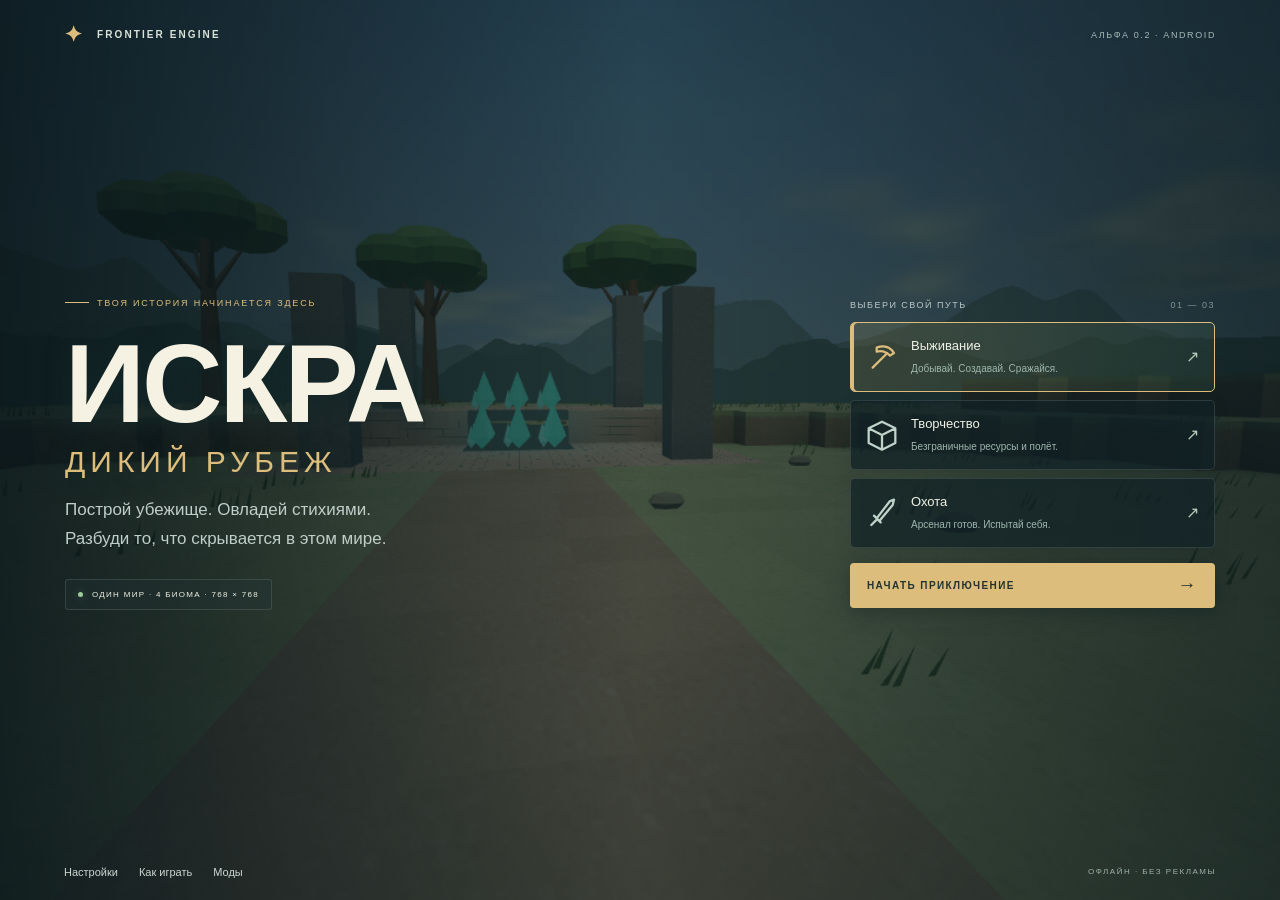
==== play-preview.html @ eab0dfcc "Add Iskra game and APK build" ====
<!doctype html>
<html lang="ru">
<head>
  <meta charset="utf-8">
  <meta name="viewport" content="width=device-width,initial-scale=1,maximum-scale=1,user-scalable=no,viewport-fit=cover">
  <meta name="theme-color" content="#101b20">
  <title>Искра — Дикий рубеж</title>
  <style>@font-face{font-family:Frontier;src:local('Arial');font-display:swap}
:root{--gold:#edce8d;--text:#f2f3e9;--muted:#a7b4b3;--panel:rgba(13,25,29,.92);--line:rgba(215,226,216,.14);--cyan:#81d8d8;--safe-top:env(safe-area-inset-top,0px);--safe-bottom:env(safe-area-inset-bottom,0px)}
*{box-sizing:border-box;-webkit-tap-highlight-color:transparent}html,body{margin:0;width:100%;height:100%;overflow:hidden;background:#15232a;color:var(--text);font-family:Frontier,Arial,sans-serif;touch-action:none;user-select:none;-webkit-user-select:none}button,input,select{font:inherit}button{color:inherit;border:0;cursor:pointer;touch-action:none}button:focus-visible{outline:2px solid var(--gold);outline-offset:3px}button:active{transform:scale(.96)}button:disabled{opacity:.4;cursor:default}.hidden{display:none!important}#world,#vignette,#damage{position:fixed;inset:0;width:100%;height:100%}#vignette{pointer-events:none;background:radial-gradient(ellipse at 50% 40%,transparent 35%,rgba(5,15,22,.30) 100%)}#damage{pointer-events:none;box-shadow:inset 0 0 90px rgba(236,51,44,.65);opacity:0;transition:opacity .15s}#damage.hit{opacity:1}#boot{position:fixed;inset:0;display:flex;flex-direction:column;align-items:center;justify-content:center;background:#122329;z-index:20}.loader{width:42px;height:42px;border:2px solid #345052;border-top-color:var(--gold);border-radius:50%;animation:spin 1s linear infinite;margin:28px 0 7px}#boot p{font-size:12px;color:var(--muted)}@keyframes spin{to{transform:rotate(360deg)}}
.brand-small{font-size:10px;letter-spacing:2.1px;font-weight:bold;color:#d9e2d9}.spark-mark{font-size:22px;color:var(--gold);vertical-align:middle;margin-right:8px}.version{font-size:9px;letter-spacing:1.6px;color:#a4bab6}#menu{position:fixed;inset:0;background:linear-gradient(90deg,rgba(9,22,26,.90) 0%,rgba(13,26,29,.58) 50%,rgba(11,24,28,.77) 100%);padding:calc(22px + var(--safe-top)) 5vw calc(16px + var(--safe-bottom));display:flex;flex-direction:column;justify-content:space-between}.menu-top,.menu-bottom{display:flex;justify-content:space-between;align-items:center}.menu-body{display:flex;justify-content:space-between;align-items:center;gap:35px;max-width:1150px;width:100%;align-self:center}.intro{flex:1}.eyebrow{color:var(--gold);font-size:9px;letter-spacing:1.8px;display:flex;align-items:center;gap:8px}.eyebrow i{display:inline-block;width:24px;height:1px;background:var(--gold)}h1{font-size:clamp(54px,8.7vw,118px);line-height:.94;margin:24px 0 18px;letter-spacing:-3px;font-weight:900;color:#f5f2e4;text-shadow:0 4px 25px #132729}h1 span{display:block;font-size:clamp(16px,2.4vw,30px);letter-spacing:5px;margin-top:12px;font-weight:500;color:var(--gold)}.intro-copy{font-size:clamp(11px,1.4vw,17px);color:#c0ceca;line-height:1.75;margin:0 0 25px}.world-chip{font-size:8px;letter-spacing:1.3px;display:inline-flex;align-items:center;gap:9px;padding:10px 12px;border:1px solid var(--line);border-radius:3px;background:#20343360}.chip-dot{height:5px;width:5px;border-radius:50%;background:#9eca9c;display:inline-block;box-shadow:0 0 8px #9eca9c50}.mode-panel{width:clamp(250px,33vw,365px);flex-shrink:0}.panel-caption{font-size:9px;letter-spacing:1.5px;color:#bbc9c5;display:flex;justify-content:space-between;margin-bottom:12px}.panel-caption span{color:#7c9693}.mode-card{width:100%;padding:15px 15px;display:flex;align-items:center;gap:13px;text-align:left;background:rgba(17,34,38,.73);border:1px solid var(--line);border-radius:5px;margin-bottom:8px;transition:background .15s,border .15s}.mode-card.active{border-color:var(--gold);background:linear-gradient(110deg,rgba(90,85,53,.35),rgba(33,46,40,.6));box-shadow:inset 3px 0 var(--gold)}.mode-icon{width:32px;height:32px;color:#c0d3ca}.mode-card.active .mode-icon{color:var(--gold)}.mode-card b{font-size:13px;font-weight:500;display:block;margin-bottom:5px}.mode-card small{font-size:10px;color:#9fb6ad}.card-arrow{margin-left:auto;color:#b8cab8}.primary{display:flex;align-items:center;justify-content:space-between;width:100%;background:var(--gold);color:#243332;letter-spacing:1.4px;font-size:10px;font-weight:bold;padding:17px 17px;border-radius:4px;margin-top:15px;box-shadow:0 5px 20px #0b1b2060}.primary span{font-size:19px;line-height:10px}.subtle{background:none;width:100%;font-size:10px;color:#c3cec4;margin-top:9px;padding:4px}.menu-bottom>div{display:flex;gap:21px}.menu-bottom button{background:none;padding:6px 0;font-size:11px;color:#c9d6d0}.menu-bottom>span{font-size:8px;letter-spacing:1.5px;color:#9fb3ac}
svg.icon{width:100%;height:100%;fill:none;stroke:currentColor;stroke-width:1.7;stroke-linecap:round;stroke-linejoin:round;display:block}#hud{position:fixed;inset:0;pointer-events:none}#hud button,#joystick,#hotbar{pointer-events:auto}#status{position:absolute;left:20px;top:calc(18px + var(--safe-top));width:155px;padding:10px 12px;border-radius:6px;background:#12252bd9;border:1px solid #d8ead816;backdrop-filter:blur(7px)}.player-label{display:flex;align-items:center;gap:6px;font-size:8px;letter-spacing:1px;margin-bottom:8px}.player-label>span:last-child{margin-left:auto;color:#adc0af;font-size:6px;letter-spacing:.6px}.stat{display:flex;align-items:center;gap:7px;margin:6px 0}.stat>span{width:13px;height:13px}.stat>div{height:4px;flex:1;background:#edf4dd19;border-radius:4px;overflow:hidden}.stat i{height:100%;width:100%;display:block;transition:width .1s;border-radius:4px}.stat b{font-size:9px;font-weight:400;width:21px;text-align:right}.health{color:#e69283}.health i{background:#e69283}.mana{color:#83cbd0}.mana i{background:#83cbd0}.hunger{color:#c3ce85}.hunger i{background:#c3ce85}#location{position:absolute;top:calc(21px + var(--safe-top));left:50%;transform:translateX(-50%);text-align:center;text-shadow:0 1px 6px #091b20}#location b{font-size:11px;display:block;font-weight:500;letter-spacing:.5px}#location span{font-size:8px;color:#d5e4d7;display:block;margin-top:5px}#hud-top-right{position:absolute;top:calc(18px + var(--safe-top));right:20px;display:flex;gap:8px}.round-button{width:36px;height:36px;padding:9px;border-radius:6px;background:#16272dd0;border:1px solid #d8ead829;color:#e2e6d7}#boss-hud{position:absolute;top:calc(67px + var(--safe-top));left:50%;width:280px;max-width:40vw;transform:translateX(-50%);text-align:center;text-shadow:0 1px 5px #091b20}#boss-name{font-size:11px;color:#f1dbad}#boss-hud>div{height:5px;background:#172a32dd;margin-top:7px;border:1px solid #ebcc9133;border-radius:6px;overflow:hidden}#boss-bar{display:block;width:100%;height:100%;background:#df9864}#boss-health{font-size:8px;display:block;margin-top:4px;color:#ded6c0}#crosshair{position:absolute;left:50%;top:50%;width:16px;height:16px;transform:translate(-50%,-50%);filter:drop-shadow(0 0 2px #142225)}#crosshair i{position:absolute;background:#f5efdcdd;border-radius:1px}#crosshair i:nth-child(1){width:1px;height:4px;top:0;left:7px}#crosshair i:nth-child(2){width:1px;height:4px;bottom:0;left:7px}#crosshair i:nth-child(3){height:1px;width:4px;left:0;top:7px}#crosshair i:nth-child(4){height:1px;width:4px;right:0;top:7px}#mining-ring{position:absolute;left:50%;top:50%;width:44px;height:44px;transform:translate(-50%,-50%)}#mining-ring svg{width:100%;height:100%;transform:rotate(-90deg)}#mining-ring circle{fill:none;stroke:#fff2ca30;stroke-width:2}#mining-circle{stroke:var(--gold)!important;stroke-dasharray:126;stroke-dashoffset:126}#target-label{position:absolute;left:50%;top:calc(50% + 30px);transform:translateX(-50%);font-size:9px;text-shadow:0 2px 5px #102226;color:#eef0d7}#item-label{position:absolute;bottom:calc(81px + var(--safe-bottom));left:50%;transform:translateX(-50%);font-size:10px;text-shadow:0 2px 5px #102226;color:#f2ebd8;padding:4px 9px;background:#13272b90;border-radius:3px;white-space:nowrap}#joystick{position:absolute;left:45px;bottom:calc(60px + var(--safe-bottom));width:108px;height:108px;touch-action:none}.joy-ring{position:absolute;inset:0;border-radius:50%;border:1px solid #eff8ed55;background:radial-gradient(circle,#1a2f3540 0%,#1a2f3540 38%,#ffffff0c 39%,#ffffff0c 41%,#1a2f3550 42%);box-shadow:0 3px 20px #15252a30}.joy-ring:before,.joy-ring:after{content:'';position:absolute;background:#e8ecd647;left:50%;top:12px;width:1px;height:6px}.joy-ring:after{top:auto;bottom:12px}#joy-knob{width:42px;height:42px;border-radius:50%;background:linear-gradient(145deg,#e6eee333,#96bbb155);border:1px solid #eef2da60;position:absolute;left:33px;top:33px;box-shadow:0 2px 9px #132a3050;pointer-events:none}#spells{position:absolute;right:160px;bottom:calc(122px + var(--safe-bottom));display:flex;gap:9px}.ability{position:relative;width:43px;height:43px;padding:9px;border-radius:50%;border:1px solid #f0cf9b6a;background:#17303ccc}.ability.fire{color:#ffba73;background:#56352ccc}.ability.frost{color:#9be7ee;background:#244853cc;border-color:#98e0df66}.ability small{position:absolute;right:-2px;bottom:-3px;background:#182b32;border-radius:5px;padding:2px 4px;font-size:8px;color:#f6f1d8}.ability.cooling{opacity:.55}#actions{position:absolute;right:28px;bottom:calc(52px + var(--safe-bottom));display:grid;grid-template-columns:48px 67px;gap:10px;align-items:center}.action-small{width:44px;height:44px;border-radius:50%;padding:11px;border:1px solid #d9e6d25e;background:#173039a9;color:#edf0d9}.action-small:first-child{grid-row:1}.action-small:nth-child(2){grid-row:2}.attack-button{grid-column:2;grid-row:1/3;width:66px;height:66px;border-radius:50%;padding:19px;background:linear-gradient(130deg,#e6c58bdd,#d9b26ccc);border:1px solid #ffeeccaa;color:#293d3f;box-shadow:0 3px 18px #152b3444}.sprint-button{position:absolute;bottom:calc(182px + var(--safe-bottom));left:70px;width:58px;padding:6px;background:#1c333a90;border:1px solid #d8e6d239;border-radius:12px;font-size:8px;letter-spacing:1px;color:#e4ebdb}.sprint-button.on{color:#ffe6a6;border-color:#ffe6a6}#descend{left:140px}#hotbar{display:flex;gap:4px;position:absolute;bottom:calc(24px + var(--safe-bottom));left:50%;transform:translateX(-50%);background:#152a31a9;padding:5px;border:1px solid #d8e6d233;border-radius:7px;backdrop-filter:blur(5px)}.slot{position:relative;width:43px;height:43px;border:1px solid #e7ecd31b;background:#203b4166;border-radius:4px;padding:10px;color:#e3e6d1}.slot.selected{border-color:var(--gold);background:#d6bd6d24;box-shadow:inset 0 -2px var(--gold);color:var(--gold)}.slot small{position:absolute;right:3px;bottom:2px;font-size:8px;color:#eee7cd}.slot .key{position:absolute;left:3px;top:2px;font-size:6px;color:#b7c6b7}.slot.empty{opacity:.4}#quick-tip{position:absolute;bottom:calc(7px + var(--safe-bottom));left:50%;transform:translateX(-50%);font-size:8px;white-space:nowrap;color:#d2decca0;text-shadow:0 1px 4px #122a30}#network-label{position:absolute;top:calc(120px + var(--safe-top));left:20px;font-size:9px;padding:7px;border-radius:3px;background:#132a30cc;color:#aaddc6}
#modal{position:fixed;inset:0;background:#091b2399;display:flex;align-items:center;justify-content:center;z-index:10;backdrop-filter:blur(5px);padding:18px}.modal-card{width:650px;max-width:94vw;max-height:91vh;background:var(--panel);border:1px solid #aebcaf33;border-radius:10px;box-shadow:0 18px 70px #071b2570;display:flex;flex-direction:column}.modal-header{padding:20px 24px 16px;border-bottom:1px solid var(--line);display:flex;align-items:center;justify-content:space-between}.modal-header small{font-size:8px;color:var(--gold);letter-spacing:1.5px}.modal-header h2{font-size:22px;font-weight:500;letter-spacing:.3px;margin:7px 0 0}.close-button{background:#ffffff09;color:#c1cfc3;border:1px solid var(--line);width:31px;height:31px;border-radius:5px;font-size:24px;line-height:24px}#modal-content{padding:18px 24px 23px;overflow:auto;touch-action:pan-y;min-height:0;user-select:text;-webkit-user-select:text}#modal-content p{font-size:12px;color:#b9cbc4;line-height:1.7;margin:0 0 13px}.tabs{display:flex;gap:7px;margin-bottom:16px}.tabs button{font-size:10px;padding:8px 14px;background:#d6e4d00a;border:1px solid var(--line);border-radius:4px;color:#bbcfc4}.tabs button.active{background:#edce8d15;border-color:#edce8d70;color:var(--gold)}.inventory-grid{display:grid;grid-template-columns:repeat(6,1fr);gap:7px}.inventory-item{position:relative;background:#20373c;border:1px solid var(--line);border-radius:5px;min-height:70px;padding:10px 5px;color:var(--text)}.inventory-item>span{display:block;width:26px;height:26px;margin:0 auto 7px}.inventory-item b{font-size:8px;display:block;font-weight:400;line-height:1.3}.inventory-item small{position:absolute;top:4px;right:5px;font-size:8px;color:#dacf9e}.inventory-item.active{border-color:var(--gold)}.recipe{display:flex;gap:12px;align-items:center;padding:11px 12px;background:#1a3237;border:1px solid var(--line);border-radius:5px;margin-bottom:7px}.recipe>span{width:28px;height:28px;flex-shrink:0}.recipe>div{flex:1}.recipe b{font-size:11px;font-weight:500}.recipe small{display:block;font-size:9px;color:#a9bdb3;margin-top:5px}.recipe button,.mini-button{background:#d8c08320;border:1px solid #d8c08360;padding:8px 12px;border-radius:4px;font-size:10px;color:var(--gold)}.recipe button:disabled{color:#8eaba4;border-color:#8eaba444;background:#8eaba409}.boss-card{display:flex;align-items:center;gap:13px;background:#22363a;border:1px solid var(--line);padding:14px;border-radius:5px;margin-bottom:8px}.boss-card>span{width:35px;height:35px;color:#d9b889}.boss-card>div{flex:1}.boss-card b{font-size:12px;font-weight:500}.boss-card small{display:block;font-size:9px;margin-top:5px;color:#aebfb2}.boss-card button{background:#d5b47720;border:1px solid #d5b47760;color:var(--gold);padding:9px 12px;font-size:10px;border-radius:4px}.setting-row{display:flex;justify-content:space-between;align-items:center;padding:12px 0;border-bottom:1px solid var(--line);gap:15px}.setting-row label{font-size:12px}.setting-row small{display:block;font-size:9px;color:#95aea4;margin-top:5px}select,input[type=text]{background:#22393e;border:1px solid #aac4b440;color:#dce6d6;border-radius:4px;padding:9px 12px;max-width:55%;user-select:text;-webkit-user-select:text;touch-action:auto;font-size:11px}input[type=range]{accent-color:var(--gold);width:150px;touch-action:auto}input[type=checkbox]{accent-color:var(--gold);width:17px;height:17px}.pause-grid{display:grid;grid-template-columns:1fr 1fr;gap:10px}.pause-grid button{padding:14px;text-align:left;background:#243b3f;border:1px solid var(--line);border-radius:5px;font-size:11px}.pause-grid button span{color:#8fb4a8;font-size:9px;display:block;margin-top:7px}.help-row{display:flex;gap:14px;padding:11px 0;border-bottom:1px solid var(--line)}.help-row>span{font-size:10px;color:var(--gold);min-width:100px}.help-row p{margin:0!important;font-size:11px!important}.notice{font-size:10px!important;padding:11px 13px;background:#d2ba7d0a;border:1px solid #d2ba7d30;border-radius:5px;margin-top:14px!important}.network-actions{display:flex;gap:10px;margin:14px 0}.network-actions button{flex:1;justify-content:center}.network-status{font-size:11px;color:#9be1b7;padding:12px;background:#163c3829;border:1px solid #9be1b733;border-radius:4px}.mod-entry{padding:9px 12px;border:1px solid var(--line);background:#20383d;margin-bottom:6px;font-size:11px}.dead-number{font-size:45px;font-weight:700;color:var(--gold);margin:6px 0}.death-stats{display:flex;gap:28px;margin-bottom:18px}.death-stats>div{font-size:9px;color:#a8c0b5}.death-stats b{display:block;font-size:25px;font-weight:400;color:#e8e6cb;margin-bottom:4px}#toast{position:fixed;left:50%;top:calc(17px + var(--safe-top));transform:translate(-50%,-100px);transition:transform .25s,opacity .25s;opacity:0;max-width:65vw;background:#122a2deF;border:1px solid #d1c08365;border-radius:5px;padding:11px 16px;text-align:center;font-size:11px;color:#eee3bc;pointer-events:none;z-index:50;box-shadow:0 3px 18px #10232c40}#toast.visible{opacity:1;transform:translate(-50%,0)}#portrait-hint{display:none}
@media(max-height:500px){#menu{padding-top:16px;padding-bottom:12px}.mode-card{padding:10px 12px;margin-bottom:6px}.mode-card b{font-size:12px;margin-bottom:4px}.mode-card small{font-size:9px}.mode-icon{width:27px;height:27px}.primary{padding:13px 14px;margin-top:10px}h1{margin:16px 0 13px;font-size:clamp(53px,9vw,90px)}.intro-copy{margin-bottom:16px;font-size:12px}.world-chip{padding:8px 10px;font-size:7px}.eyebrow{font-size:7px;letter-spacing:1.3px}.panel-caption{font-size:8px;margin-bottom:8px}#status{top:12px;left:14px;width:135px;padding:8px 10px}#location{top:16px}#hud-top-right{top:12px;right:15px}#joystick{left:28px;bottom:45px;width:98px;height:98px}#joy-knob{left:28px;top:28px}#sprint{left:48px;bottom:153px}#descend{left:116px;bottom:153px}#hotbar{bottom:18px}.slot{width:37px;height:37px;padding:8px}#item-label{bottom:72px}#quick-tip{bottom:4px;font-size:7px}#spells{right:137px;bottom:105px}#actions{right:20px;bottom:38px;gap:8px;grid-template-columns:43px 59px}.attack-button{width:59px;height:59px;padding:17px}.action-small{width:39px;height:39px;padding:10px}.ability{width:38px;height:38px;padding:8px}.modal-header{padding:14px 20px 12px}.modal-header h2{font-size:19px;margin-top:5px}#modal-content{padding:13px 20px 17px}.inventory-item{min-height:63px}.inventory-item>span{width:22px;height:22px;margin-bottom:5px}}
@media(min-width:1100px){#joystick{left:55px;bottom:60px}#actions{right:45px;bottom:65px}#spells{right:183px;bottom:133px}#status{width:185px}.slot{width:49px;height:49px}.intro{max-width:600px}#quick-tip{font-size:9px}#item-label{bottom:86px}}
#joystick{transform:scale(var(--joy-scale,1));transform-origin:center}#actions,#spells{transform:scale(var(--button-scale,1));transform-origin:center}#status{transform:scale(var(--hud-scale,1));transform-origin:top left}#hud-top-right{transform:scale(var(--hud-scale,1));transform-origin:top right}#hotbar{transform:translateX(-50%) scale(var(--hud-scale,1));transform-origin:center}#joystick,#actions,#spells,#sprint,#hotbar{opacity:var(--controls-opacity,.85)}.left-handed #joystick{left:auto;right:38px}.left-handed #sprint{left:auto;right:58px}.left-handed #actions{right:auto;left:28px}.left-handed #spells{right:auto;left:158px}.left-handed #descend{left:auto;right:130px}#control-editor{position:fixed;left:50%;top:18px;transform:translateX(-50%);z-index:15;display:flex;gap:12px;align-items:center;padding:9px 13px;background:#152f38ed;border:1px solid #efd59a77;border-radius:6px}#control-editor span{font-size:10px;color:#d9e5d1}#control-editor button{font-size:10px;padding:7px 9px;border-radius:4px;background:#e4c88620;color:var(--gold);border:1px solid #e4c88644}.editing-controls #joystick,.editing-controls #actions,.editing-controls #spells,.editing-controls #sprint,.editing-controls #hotbar{outline:2px dashed var(--gold);outline-offset:5px;cursor:move;opacity:1!important}.editing-controls #hud button{pointer-events:none}.editing-controls #joystick,.editing-controls #actions,.editing-controls #spells,.editing-controls #sprint,.editing-controls #hotbar{pointer-events:auto}#performance{position:absolute;right:20px;top:65px;padding:5px 7px;border-radius:4px;font-size:8px;color:#dbdfc4;background:#142d36aa}
@media(orientation:portrait) and (max-width:700px){#portrait-hint{display:flex;position:fixed;inset:0;background:#13282fed;z-index:40;flex-direction:column;align-items:center;justify-content:center;font-size:70px;color:var(--gold);gap:20px}#portrait-hint span{font-size:14px;color:#d2e0d5}#menu .menu-body{gap:15px}.intro-copy,.eyebrow,.world-chip{display:none}.mode-panel{width:220px}h1{font-size:35px}h1 span{font-size:10px;letter-spacing:2px}}
</style>
  <style>:root{--gold:#ddbd7b;--panel:rgba(12,25,27,.95);--text:#eef1e5;--muted:#a9bcb0;--cyan:#9acdc0}
#progress-hud{position:absolute;left:20px;top:calc(128px + var(--safe-top));width:155px;border:1px solid #d9d7b924;border-radius:5px;background:#102626bc;padding:9px 10px;color:#d7cd9f;transform:scale(var(--hud-scale,1));transform-origin:top left}#progress-hud b{font-size:8px;letter-spacing:1px;font-weight:500}#progress-hud span{float:right;font-size:8px;color:#9bb7a7}#progress-hud>div{height:3px;margin-top:8px;background:#e8e5cf15;border-radius:3px;overflow:hidden}#xp-bar{height:100%;width:0;display:block;background:linear-gradient(90deg,#75ad96,#d1cb91)}.reload-button{position:absolute;right:37px;bottom:calc(172px + var(--safe-bottom));padding:7px 11px;font-size:8px;letter-spacing:.8px;border:1px solid #d7d6b34a;border-radius:5px;background:#132f36b8;color:#d5dfc5}.reload-button.loading{color:#f1dca6;border-color:#f1dca6}.left-handed .reload-button{right:auto;left:32px}.progress-card{display:flex;align-items:center;justify-content:space-between;background:linear-gradient(110deg,#527d5b2e,#bb995e0b);border:1px solid #b3c6a82e;border-radius:6px;padding:13px 15px;margin-bottom:14px}.progress-card b{font-size:12px;font-weight:500;color:#d5ddc2}.progress-card span{font-size:9px;color:#a8bdad}.boss-card{position:relative;background:linear-gradient(115deg,#253d3730,#24373990)}.boss-card.locked{border-color:#cbac731c;background:#1b2b2c77}.boss-card .boss-tier{font-size:8px;letter-spacing:1px;color:#d5ba81;margin-bottom:5px}.boss-card .boss-requirement{color:#c5b391;margin-top:7px}.boss-card>span{width:37px;height:40px}.boss-card>span svg{color:#bea776}.boss-card button:disabled{color:#849e8c;border-color:#a9b79528;background:#23322c}.recipe .locked-text{color:#d0b58b}.mode-card{box-shadow:0 5px 17px #071c231a}.mode-card.active{background:linear-gradient(110deg,#ad9b5c30,#35594748)}.inventory-item{background:linear-gradient(150deg,#34534880,#162e33)}.inventory-item:hover{border-color:#d5b98055}.slot{background:linear-gradient(145deg,#2b463d99,#15313880)}.attack-button{box-shadow:0 3px 19px #081b2c55,inset 0 1px 0 #fff4cc88}.round-button{box-shadow:0 3px 9px #071b242f}#network-label{top:calc(189px + var(--safe-top))}
@media(max-height:500px){#progress-hud{top:110px;left:14px;width:135px;padding:7px 9px}.reload-button{right:25px;bottom:145px;font-size:7px;padding:6px 8px}#network-label{top:164px}}

.reload-button{opacity:var(--controls-opacity,.85);transform:scale(var(--button-scale,1))}.editing-controls #reload{outline:2px dashed var(--gold);outline-offset:5px;pointer-events:auto!important;opacity:1!important}.recipe .requirement,.boss-card .requirement{display:block;color:#dfb982;margin-top:6px}.recipe.locked{opacity:.65}
</style>
</head>
<body>
  <canvas id="world" aria-label="Трёхмерный игровой мир"></canvas>
  <div id="vignette"></div><div id="damage"></div>
  <div id="boot"><div class="brand-small">ИСКРА / СОБСТВЕННЫЙ ДВИЖОК</div><div class="loader"></div><p>Мир просыпается…</p></div>
  <main id="menu" class="hidden">
    <div class="menu-top"><span class="brand-small"><span class="spark-mark">✦</span> FRONTIER ENGINE</span><span class="version">АЛЬФА 0.2 · ANDROID</span></div>
    <div class="menu-body">
      <div class="intro"><div class="eyebrow"><i></i> ТВОЯ ИСТОРИЯ НАЧИНАЕТСЯ ЗДЕСЬ</div><h1>ИСКРА<span>ДИКИЙ РУБЕЖ</span></h1><p class="intro-copy">Построй убежище. Овладей стихиями.<br>Разбуди то, что скрывается в этом мире.</p><div class="world-chip"><span class="chip-dot"></span> ОДИН МИР · 4 БИОМА · 768 × 768</div></div>
      <div class="mode-panel"><div class="panel-caption">ВЫБЕРИ СВОЙ ПУТЬ <span>01 — 03</span></div>
        <button class="mode-card active" data-mode="survival"><span class="mode-icon" data-icon="pick"></span><span><b>Выживание</b><small>Добывай. Создавай. Сражайся.</small></span><span class="card-arrow">↗</span></button>
        <button class="mode-card" data-mode="creative"><span class="mode-icon" data-icon="block"></span><span><b>Творчество</b><small>Безграничные ресурсы и полёт.</small></span><span class="card-arrow">↗</span></button>
        <button class="mode-card" data-mode="hunt"><span class="mode-icon" data-icon="sword"></span><span><b>Охота</b><small>Арсенал готов. Испытай себя.</small></span><span class="card-arrow">↗</span></button>
        <button id="start" class="primary">НАЧАТЬ ПРИКЛЮЧЕНИЕ <span>→</span></button><button id="continue" class="subtle hidden">Продолжить сохранённый мир</button>
      </div>
    </div>
    <div class="menu-bottom"><div><button id="menu-settings">Настройки</button><button id="menu-help">Как играть</button><button id="menu-mods">Моды</button></div><span>ОФЛАЙН · БЕЗ РЕКЛАМЫ</span></div>
  </main>
  <div id="hud" class="hidden">
    <div id="status"><div class="player-label"><span class="chip-dot"></span> ПУТНИК <span id="mode-label">ВЫЖИВАНИЕ</span></div><div class="stat health"><span data-icon="heart"></span><div><i id="hp-bar"></i></div><b id="hp-value">100</b></div><div class="stat mana"><span data-icon="crystal"></span><div><i id="mana-bar"></i></div><b id="mana-value">100</b></div><div class="stat hunger"><span data-icon="food"></span><div><i id="hunger-bar"></i></div><b id="hunger-value">100</b></div></div>
    <div id="location"><b id="biome">Изумрудный лес</b><span id="coords"></span></div><div id="progress-hud"><b id="level-label">УРОВЕНЬ 1</b><span id="xp-label">0 / 100</span><div><i id="xp-bar"></i></div></div>
    <div id="hud-top-right"><button id="bag" class="round-button" aria-label="Рюкзак" data-icon="bag"></button><button id="pause" class="round-button" aria-label="Пауза" data-icon="pause"></button></div>
    <div id="boss-hud" class="hidden"><span id="boss-name"></span><div><i id="boss-bar"></i></div><small id="boss-health"></small></div>
    <div id="crosshair"><i></i><i></i><i></i><i></i></div><div id="mining-ring" class="hidden"><svg viewBox="0 0 48 48"><circle cx="24" cy="24" r="20"/><circle id="mining-circle" cx="24" cy="24" r="20"/></svg></div>
    <div id="target-label"></div><div id="item-label"></div>
    <div id="joystick"><div class="joy-ring"></div><div id="joy-knob"></div></div>
    <div id="spells"><button id="spell-fire" class="ability fire" data-icon="fire" aria-label="Огненный удар"><small>12</small></button><button id="spell-frost" class="ability frost" data-icon="frost" aria-label="Ледяной удар"><small>10</small></button></div>
    <div id="actions"><button id="mine" class="action-small" data-icon="pick" aria-label="Копать"></button><button id="jump" class="action-small" data-icon="jump" aria-label="Прыжок"></button><button id="attack" class="attack-button" data-icon="aim" aria-label="Атака"></button></div>
    <button id="sprint" class="sprint-button">БЕГ</button><button id="descend" class="sprint-button hidden">ВНИЗ</button><button id="reload" class="reload-button">↻ ПЕРЕЗАРЯДКА</button>
    <div id="hotbar"></div><div id="quick-tip">Двигайся джойстиком · Проводи справа, чтобы смотреть</div>
    <div id="network-label" class="hidden"></div><div id="performance" class="hidden"></div>
  </div>
  <div id="control-editor" class="hidden"><span>Перетаскивай джойстик, кнопки и панель</span><button id="control-reset">Сбросить</button><button id="control-done">Готово ✓</button></div>
  <section id="modal" class="hidden"><div class="modal-card"><div class="modal-header"><div><small id="modal-eyebrow">ДИКИЙ РУБЕЖ</small><h2 id="modal-title"></h2></div><button id="modal-close" class="close-button" aria-label="Закрыть">×</button></div><div id="modal-content"></div></div></section>
  <div id="toast" role="status"></div><input id="mod-file" type="file" accept="application/json,.json" class="hidden">
  <div id="portrait-hint">↻<span>Поверни телефон горизонтально</span></div>
  <script>'use strict';
const ISKRA = window.ISKRA = {};
ISKRA.VERSION = '0.2.0';
ISKRA.BLOCKS = [
  {name:'Воздух',solid:false},
  {name:'Дёрн',solid:true,tile:1,top:0,bottom:2,hard:0.55,drop:'dirt'},
  {name:'Земля',solid:true,tile:2,hard:0.45,drop:'dirt'},
  {name:'Камень',solid:true,tile:3,hard:1.0,drop:'stone'},
  {name:'Песок',solid:true,tile:4,hard:0.4,drop:'sand'},
  {name:'Вода',solid:false,tile:5,hard:99},
  {name:'Дерево',solid:true,tile:6,top:7,bottom:7,hard:0.8,drop:'wood'},
  {name:'Листва',solid:true,tile:8,hard:0.2,drop:'wood'},
  {name:'Железная руда',solid:true,tile:9,hard:1.4,drop:'iron'},
  {name:'Снег',solid:true,tile:10,hard:0.45,drop:'dirt'},
  {name:'Лёд',solid:true,tile:11,hard:0.8,drop:'ice'},
  {name:'Базальт',solid:true,tile:12,hard:1.2,drop:'stone'},
  {name:'Кристалл искры',solid:true,tile:13,hard:1.5,drop:'crystal',glow:true},
  {name:'Доски',solid:true,tile:14,hard:0.6,drop:'planks'},
  {name:'Кирпич',solid:true,tile:15,hard:1,drop:'brick'},
  {name:'Стекло',solid:true,tile:16,hard:0.4,drop:'glass'},
  {name:'Коренная порода',solid:true,tile:17,hard:Infinity},
  {name:'Фонарь',solid:true,tile:18,hard:0.3,drop:'lamp',glow:true},
  {name:'Булыжник',solid:true,tile:19,hard:1.0,drop:'cobble'},
  {name:'Глина',solid:true,tile:20,hard:0.6,drop:'clay'},
  {name:'Мрамор',solid:true,tile:22,hard:1.2,drop:'marble'},
  {name:'Обсидиан',solid:true,tile:23,hard:2.2,drop:'obsidian'},
  {name:'Медная руда',solid:true,tile:24,hard:1.1,drop:'copper'},
  {name:'Медный блок',solid:true,tile:25,hard:1.0,drop:'copperblock'},
  {name:'Мшистый камень',solid:true,tile:26,hard:0.9,drop:'moss'},
  {name:'Красный песчаник',solid:true,tile:27,hard:0.8,drop:'redstone'},
  {name:'Цветущий дёрн',solid:true,tile:28,hard:0.5,drop:'flowergrass'},
  {name:'Тёмные доски',solid:true,tile:29,hard:0.7,drop:'darkplanks'},
  {name:'Ледяной кирпич',solid:true,tile:30,hard:1.1,drop:'icebrick'},
  {name:'Светящийся камень',solid:true,tile:31,hard:1.4,drop:'glowstone',glow:true}
];
ISKRA.ITEMS = {
  pick:{name:'Стальная кирка',icon:'pick',color:'#cbd9e2',kind:'tool',damage:15,range:5,rate:0.34},
  axe:{name:'Походный топор',icon:'axe',color:'#ccbc8d',kind:'tool',damage:21,range:3.3,rate:0.42},
  sword:{name:'Клинок рубежа',icon:'sword',color:'#f2d690',kind:'melee',damage:30,range:3.6,rate:0.38},
  pistol:{name:'Пистолет «След»',icon:'pistol',color:'#cbd4dc',kind:'gun',damage:22,range:70,rate:0.32,ammo:1,spread:0.008},
  rifle:{name:'Автомат «Буря»',icon:'rifle',color:'#90b4c6',kind:'gun',damage:14,range:85,rate:0.105,ammo:1,spread:0.022},
  shotgun:{name:'Дробовик «Гром»',icon:'shotgun',color:'#dfa675',kind:'gun',damage:12,range:28,rate:0.8,ammo:2,pellets:7,spread:0.1},
  fire:{name:'Огненный посох',icon:'fire',color:'#ff9c58',kind:'magic',damage:38,range:65,rate:0.55,mana:12,speed:23,burn:3},
  frost:{name:'Ледяной посох',icon:'frost',color:'#7dd9ef',kind:'magic',damage:26,range:60,rate:0.5,mana:10,speed:27,freeze:3},
  dirt:{name:'Земля',icon:'block',color:'#997453',kind:'block',block:2},
  stone:{name:'Камень',icon:'block',color:'#9ca9ae',kind:'block',block:3},
  wood:{name:'Дерево',icon:'block',color:'#b98750',kind:'block',block:6},
  sand:{name:'Песок',icon:'block',color:'#e3c687',kind:'block',block:4},
  planks:{name:'Доски',icon:'block',color:'#ceaa70',kind:'block',block:13},
  brick:{name:'Кирпич',icon:'block',color:'#b57061',kind:'block',block:14},
  glass:{name:'Стекло',icon:'block',color:'#9cced0',kind:'block',block:15},
  lamp:{name:'Фонарь',icon:'block',color:'#ffe3a1',kind:'block',block:17},
  iron:{name:'Железо',icon:'ore',color:'#cfb6a1',kind:'resource'},
  crystal:{name:'Кристалл искры',icon:'crystal',color:'#68e8d6',kind:'resource'},
  ice:{name:'Лёд',icon:'block',color:'#a2dce5',kind:'block',block:10},
  ammo:{name:'Патроны',icon:'ammo',color:'#e0bb70',kind:'resource'},
  food:{name:'Провизия',icon:'food',color:'#a9d376',kind:'consumable'},
  potion:{name:'Зелье здоровья',icon:'potion',color:'#ff8389',kind:'consumable'},
  cobble:{name:'Булыжник',icon:'block',color:'#87938c',kind:'block',block:18},
  clay:{name:'Глина',icon:'block',color:'#ad8470',kind:'block',block:19},
  marble:{name:'Мрамор',icon:'block',color:'#d8d7c8',kind:'block',block:20},
  obsidian:{name:'Обсидиан',icon:'block',color:'#685a81',kind:'block',block:21},
  copper:{name:'Медь',icon:'ore',color:'#c98658',kind:'resource'},
  copperblock:{name:'Медный блок',icon:'block',color:'#c58d60',kind:'block',block:23},
  moss:{name:'Мшистый камень',icon:'block',color:'#738c62',kind:'block',block:24},
  redstone:{name:'Красный песчаник',icon:'block',color:'#be805b',kind:'block',block:25},
  flowergrass:{name:'Цветущий дёрн',icon:'block',color:'#8bac69',kind:'block',block:26},
  darkplanks:{name:'Тёмные доски',icon:'block',color:'#71625a',kind:'block',block:27},
  icebrick:{name:'Ледяной кирпич',icon:'block',color:'#9fcbd4',kind:'block',block:28},
  glowstone:{name:'Светящийся камень',icon:'block',color:'#f2dfa0',kind:'block',block:29},
  hammer:{name:'Молот голема',icon:'axe',color:'#b0a7a4',kind:'melee',damage:62,range:3.1,rate:0.9},
  spear:{name:'Копьё следопыта',icon:'sword',color:'#c6d6c8',kind:'melee',damage:24,range:5,rate:0.48},
  launcher:{name:'Ракетомёт «Разлом»',icon:'shotgun',color:'#d6ae77',kind:'magic',damage:95,range:80,rate:1.2,ammo:4,mana:0,speed:18,blast:3.5},
  storm:{name:'Посох грозы',icon:'crystal',color:'#bbb8ff',kind:'magic',damage:55,range:80,rate:0.7,mana:18,speed:40},
  grass:{name:'Дёрн',icon:'block',color:'#85a863',kind:'block',block:1},
  leaves:{name:'Листва',icon:'block',color:'#628e4d',kind:'block',block:7},
  snow:{name:'Снег',icon:'block',color:'#dfebe8',kind:'block',block:9},
  basalt:{name:'Базальт',icon:'block',color:'#74717e',kind:'block',block:11},
  crystalblock:{name:'Кристальный блок',icon:'crystal',color:'#8be9d2',kind:'block',block:12},
  bedrock:{name:'Коренная порода',icon:'block',color:'#666a73',kind:'block',block:16}
};
Object.assign(ISKRA.ITEMS,{
  smg:{name:'ПП «Стриж»',icon:'rifle',color:'#a6cbc4',kind:'gun',damage:11,range:45,rate:.075,ammo:1,spread:.035,magazine:32,reload:1.4},
  sniper:{name:'Винтовка «Дальний свет»',icon:'rifle',color:'#b8c7c4',kind:'gun',damage:88,range:110,rate:1.15,ammo:2,spread:.001,magazine:5,reload:2.1},
  bow:{name:'Лук «Тихолесье»',icon:'bow',color:'#c1aa7c',kind:'magic',damage:32,range:70,rate:.70,mana:0,ammo:1,ammoItem:'arrows',speed:30,gravity:8},
  crossbow:{name:'Арбалет «Вердикт»',icon:'bow',color:'#bbbfad',kind:'magic',damage:52,range:80,rate:.90,mana:0,ammo:1,ammoItem:'arrows',speed:42,gravity:5},
  grenade:{name:'Граната «Осколок»',icon:'ore',color:'#8ba17d',kind:'magic',damage:78,range:40,rate:1.4,mana:0,ammo:1,ammoItem:'grenades',speed:14,gravity:12,blast:4},
  arrows:{name:'Стрелы',icon:'bow',color:'#c9b588',kind:'resource'},
  grenades:{name:'Заряд гранаты',icon:'ore',color:'#94ab7e',kind:'resource'},
  ancientEssence:{name:'Древняя эссенция',icon:'crystal',color:'#d1aeeb',kind:'resource'}
});
Object.assign(ISKRA.ITEMS.pistol,{magazine:12,reload:1.1});Object.assign(ISKRA.ITEMS.rifle,{magazine:30,reload:1.6});Object.assign(ISKRA.ITEMS.shotgun,{magazine:6,reload:1.9});Object.assign(ISKRA.ITEMS.launcher,{magazine:1,reload:2.3});
ISKRA.RECIPES = [
  {item:'planks',count:8,cost:{wood:2}}, {item:'brick',count:6,cost:{stone:6}},
  {item:'glass',count:4,cost:{sand:4,crystal:1}}, {item:'lamp',count:3,cost:{wood:2,crystal:1}},
  {item:'sword',count:1,cost:{wood:3,iron:5}}, {item:'rifle',count:1,cost:{wood:5,iron:12}},
  {item:'shotgun',count:1,cost:{wood:4,iron:10}}, {item:'fire',count:1,cost:{wood:5,crystal:6}},
  {item:'frost',count:1,cost:{wood:5,crystal:4,ice:4}}, {item:'ammo',count:40,cost:{iron:2,stone:3}},
  {item:'potion',count:2,cost:{crystal:2,wood:2}}, {item:'food',count:3,cost:{wood:4}},
  {item:'cobble',count:8,cost:{stone:8}}, {item:'marble',count:4,cost:{stone:4,crystal:1}},
  {item:'copperblock',count:4,cost:{copper:4}}, {item:'moss',count:4,cost:{stone:3,wood:2}},
  {item:'darkplanks',count:8,cost:{wood:3}}, {item:'icebrick',count:6,cost:{ice:4,stone:2}},
  {item:'glowstone',count:3,cost:{stone:4,crystal:2}}, {item:'hammer',count:1,cost:{stone:12,iron:8}},
  {item:'spear',count:1,cost:{wood:5,iron:3}}, {item:'launcher',count:1,cost:{iron:18,crystal:12}},
  {item:'storm',count:1,cost:{wood:5,copper:8,crystal:10}},
  {item:'grass',count:4,cost:{dirt:4,wood:1}}, {item:'leaves',count:4,cost:{wood:2}},
  {item:'snow',count:4,cost:{ice:2}}, {item:'basalt',count:6,cost:{stone:6}},
  {item:'crystalblock',count:2,cost:{crystal:4}}
];
ISKRA.ENEMIES = {
  slime:{name:'Лесной слизень',health:45,damage:7,speed:1.7,color:[0.30,0.76,0.45],scale:0.8,loot:{crystal:1}},
  wolf:{name:'Сумрачный хищник',health:65,damage:12,speed:3.4,color:[0.34,0.39,0.48],scale:1,loot:{food:2}},
  golem:{name:'Каменный голем',health:130,damage:18,speed:1.15,color:[0.48,0.50,0.49],scale:1.35,loot:{stone:6,iron:2}},
  wisp:{name:'Пепельный стрелок',health:55,damage:10,speed:2,color:[0.91,0.45,0.21],scale:0.85,ranged:true,loot:{ammo:12}},
  root:{name:'Корень древнего леса',health:620,damage:20,speed:1.8,color:[0.40,0.56,0.28],scale:3,boss:true,loot:{crystal:14,iron:12,food:6}},
  titan:{name:'Пепельный титан',health:850,damage:26,speed:1.35,color:[0.62,0.27,0.18],scale:3.4,boss:true,ranged:true,loot:{crystal:20,iron:18,ammo:100}},
  frostking:{name:'Ледяной исполин',health:1000,damage:23,speed:1.6,color:[0.38,0.72,0.85],scale:3.2,boss:true,ranged:true,cost:9,loot:{crystal:25,ice:20,potion:3}},
  skeleton:{name:'Страж руин',health:80,damage:11,speed:2.0,color:[0.76,0.75,0.65],scale:1,ranged:true,loot:{iron:3,ammo:10}},
  spider:{name:'Пещерный паук',health:55,damage:9,speed:3.0,color:[0.34,0.25,0.26],scale:0.9,animal:true,loot:{crystal:2}},
  icewolf:{name:'Снежный клык',health:95,damage:15,speed:3.7,color:[0.75,0.83,0.85],scale:1.1,animal:true,loot:{ice:3,food:2}},
  scarab:{name:'Песчаный скарабей',health:75,damage:12,speed:2.4,color:[0.75,0.55,0.27],scale:0.9,animal:true,loot:{copper:3,sand:4}},
  shade:{name:'Тень глубин',health:110,damage:16,speed:2.8,color:[0.24,0.20,0.35],scale:1.1,ranged:true,loot:{obsidian:3,crystal:2}},
  sprout:{name:'Дикий древень',health:90,damage:12,speed:1.6,color:[0.37,0.49,0.26],scale:1.2,loot:{wood:6,food:1}},
  stormlord:{name:'Повелитель грозы',health:1200,damage:25,speed:2.3,color:[0.48,0.44,0.72],scale:3,boss:true,ranged:true,cost:12,loot:{storm:1,crystal:30,copper:20}},
  scarabking:{name:'Царь песков',health:1350,damage:29,speed:2.0,color:[0.77,0.51,0.22],scale:3.5,boss:true,animal:true,cost:15,loot:{crystal:32,copperblock:20,launcher:1}},
  abyss:{name:'Пожиратель бездны',health:1600,damage:30,speed:2.5,color:[0.28,0.18,0.40],scale:3.1,boss:true,ranged:true,cost:18,loot:{crystal:40,obsidian:30,hammer:1}},
  sentinel:{name:'Страж последней искры',health:2000,damage:35,speed:1.6,color:[0.72,0.68,0.42],scale:4,boss:true,ranged:true,cost:24,loot:{crystal:60,glowstone:30,potion:8}}
};
ISKRA.BOSS_IDS=['root','titan','frostking','stormlord','scarabking','abyss','sentinel'];
ISKRA.BOSS_INFO={root:'Корни замедляют, призывает листоскоров',titan:'Огненные снаряды и удар по площади',frostking:'Заморозка и ледяная волна',stormlord:'Быстрые снаряды и грозовой залп',scarabking:'Рывок и призыв скарабеев',abyss:'Притягивает в разлом, выпускает тёмные снаряды и тени',sentinel:'Все стихии и сильные удары'};
const names={slime:'Моховый сгустень',wolf:'Ночной рыскач',golem:'Рудокамень',wisp:'Искронос',skeleton:'Костяной дозорный',spider:'Пещерный иглоног',icewolf:'Инеевый рыскач',scarab:'Бронзоспин',shade:'Сумрачник',sprout:'Листоскор',root:'Арвель, Хранитель корней',titan:'Кхарос, Сердце пепла',frostking:'Нивея, Королева стужи',stormlord:'Тир’Вэл, Крыло грозы',scarabking:'Орук, Царь дюн',abyss:'Ноктар, Пасть разлома',sentinel:'Элион, Страж Искры'};
for(const [id,name] of Object.entries(names))ISKRA.ENEMIES[id].name=name;
const relics=['Печать живых корней','Угольное сердце','Осколок вечной зимы','Грозовой камертон','Золотой скарабей','Сфера разлома','Последняя искра'],levels=[2,3,5,7,9,11,14],costs=[{wood:8,crystal:3},{stone:12,iron:6,crystal:5,ancientEssence:1},{ice:8,crystal:8,ancientEssence:1},{copper:12,crystal:10,ancientEssence:1},{sand:16,copper:8,crystal:12,ancientEssence:1},{obsidian:10,crystal:16,ancientEssence:1},{iron:20,copper:20,crystal:24,ancientEssence:2}];
for(let n=0;n<ISKRA.BOSS_IDS.length;n++){const id=ISKRA.BOSS_IDS[n],d=ISKRA.ENEMIES[id],item='relic_'+id;d.level=levels[n];d.previous=n?ISKRA.BOSS_IDS[n-1]:null;d.relic=item;d.xp=140+n*75;d.loot.ancientEssence=n===0?2:3;ISKRA.ITEMS[item]={name:relics[n],icon:'crystal',color:['#b5d6a0','#f5a270','#a4e6f0','#c0b1fa','#e8cc84','#eab0d9','#a6efdc'][n],kind:'summon',boss:id};ISKRA.RECIPES.push({item,count:1,cost:costs[n],requires:{level:levels[n],boss:d.previous}});}
for(const d of Object.values(ISKRA.ENEMIES))if(!d.boss)d.xp=Math.round(d.health*.32)+6;
ISKRA.RECIPES.push({item:'smg',count:1,cost:{iron:8,copper:5,wood:4},requires:{level:3}},{item:'sniper',count:1,cost:{iron:20,copper:10,crystal:6},requires:{level:6}},{item:'bow',count:1,cost:{wood:8,stone:3}},{item:'crossbow',count:1,cost:{wood:10,iron:6}},{item:'arrows',count:24,cost:{wood:3,stone:2}},{item:'grenades',count:3,cost:{iron:4,stone:5,copper:2},requires:{level:4}},{item:'grenade',count:1,cost:{iron:2,stone:1},requires:{level:4}});
ISKRA.clamp = (v,a,b)=>Math.max(a,Math.min(b,v));
ISKRA.escape = s=>String(s).replace(/[&<>"']/g,c=>({'&':'&amp;','<':'&lt;','>':'&gt;','"':'&quot;',"'":'&#39;'}[c]));
ISKRA.applyMod = function(text){
  if(text.length>150000) throw Error('Мод слишком большой (не больше 150 КБ).');
  const mod=JSON.parse(text);
  if(mod.format!==1 || typeof mod.name!=='string' || mod.name.length>60) throw Error('Нужен JSON-мод формата 1 с названием.');
  if(!mod.weapons || typeof mod.weapons!=='object') throw Error('В моде отсутствует раздел weapons.');
  const changes=[];
  for(const id of Object.keys(mod.weapons)){
    const base=ISKRA.ITEMS[id], data=mod.weapons[id];
    if(!base || !['gun','melee','magic','tool'].includes(base.kind)) throw Error('Неизвестное оружие: '+id);
    const next={...base};
    if(data.name!==undefined){ if(typeof data.name!=='string'||data.name.length>40) throw Error('Некорректное название.'); next.name=data.name; }
    const bounds={damage:[1,500],rate:[0.06,5],range:[1,120],mana:[0,100],speed:[1,50],spread:[0,0.3],pellets:[1,12],burn:[0,10],freeze:[0,10]};
    for(const k of Object.keys(data)){ if(k==='name')continue; if(!bounds[k])throw Error('Неизвестное поле: '+k); const n=data[k]; if(typeof n!=='number'||!Number.isFinite(n)||n<bounds[k][0]||n>bounds[k][1])throw Error('Недопустимое значение '+k); next[k]=k==='pellets'?Math.round(n):n; }
    changes.push([id,next]);
  }
  for(const [id,next] of changes) ISKRA.ITEMS[id]=next;
  return mod.name;
};
</script><script>'use strict';
(function(I){
const SIZE=768,HEIGHT=72,CHUNK=16;
class World {
  constructor(seed=730241){this.seed=seed|0;this.chunks=new Map();this.edits=new Map();this.radius=3;this.spawn=[384.5,20,384.5];this.shrine=[384,366];this.dirty=[];}
  hash(x,z,s=0){let n=Math.imul(x|0,374761393)^Math.imul(z|0,668265263)^Math.imul(this.seed+s,1442695041);n=Math.imul(n^(n>>>13),1274126177);return ((n^(n>>>16))>>>0)/4294967295;}
  noise(x,z,scale,s=0){x/=scale;z/=scale;const ix=Math.floor(x),iz=Math.floor(z);let a=x-ix,b=z-iz;a=a*a*(3-2*a);b=b*b*(3-2*b);return (this.hash(ix,iz,s)*(1-a)+this.hash(ix+1,iz,s)*a)*(1-b)+(this.hash(ix,iz+1,s)*(1-a)+this.hash(ix+1,iz+1,s)*a)*b;}
  biome(x,z){if(z<210)return 'Снежные высоты';if(x>530)return 'Песчаный край';if(x<200)return 'Пепельные земли';return 'Изумрудный лес';}
  height(x,z){const d=Math.hypot(x-384,z-384);if(d<14)return 17;let h=14+this.noise(x,z,72,2)*11+this.noise(x,z,22,3)*5;if(z<210)h+=this.noise(x,z,58,5)*20;if(x<200)h+=this.noise(x,z,33,6)*12;const river=Math.abs(Math.sin(x*0.015+Math.sin(z*0.012)*1.2));if(river<0.13&&d>30)h-=8*(1-river/0.13);if(d<22)h=17+(h-17)*(d-14)/8;return I.clamp(Math.floor(h),5,55);}
  treeRoot(gx,gz){const x=gx*8+2+Math.floor(this.hash(gx,gz,9)*4),z=gz*8+2+Math.floor(this.hash(gx,gz,10)*4);if(this.hash(gx,gz,11)>0.43||Math.hypot(x-384,z-384)<24||x<205||x>525)return null;const h=this.height(x,z);if(h<=13)return null;return {x,z,h,top:h+5+Math.floor(this.hash(gx,gz,12)*3)};}
  chunk(cx,cz){const key=cx+','+cz;let c=this.chunks.get(key);if(c)return c;c={cx,cz,key,data:new Uint8Array(CHUNK*CHUNK*HEIGHT),mesh:null,water:null,dirty:true};this.chunks.set(key,c);
    for(let lx=0;lx<16;lx++)for(let lz=0;lz<16;lz++){
      const x=cx*16+lx,z=cz*16+lz;if(x<0||z<0||x>=SIZE||z>=SIZE)continue;
      const h=this.height(x,z),snow=z<210,desert=x>530,ash=x<200;
      for(let y=0;y<HEIGHT;y++){
        let b=0;
        if(y===0)b=16;else if(y<h-3){b=ash&&y<8?21:ash?11:desert&&y>h-7?25:3;if(y>3&&y<h-5&&this.noise(x+y*2.7,z-y*1.9,13,21)>0.74)b=0;else if(this.hash(x+y*17,z-y*11,18)<0.045)b=8;else if(y<14&&this.hash(x+y*31,z-y*7,19)<0.012)b=12;else if(this.hash(x+y*21,z+y*17,32)<0.04)b=22;else if(y<20&&this.noise(x+y,z-y,8,33)>.78)b=20;}
        else if(y<h)b=desert?4:h<15?19:2;else if(y===h)b=snow?9:desert?4:ash?11:this.hash(x,z,34)<.07?26:1;else if(y<=12)b=snow?10:5;
        c.data[(lx*16+lz)*HEIGHT+y]=b;
      }
    }
    for(let gx=Math.floor(cx*16/8)-1;gx<=Math.floor((cx*16+15)/8)+1;gx++)for(let gz=Math.floor(cz*16/8)-1;gz<=Math.floor((cz*16+15)/8)+1;gz++){
      const t=this.treeRoot(gx,gz);if(!t)continue;
      for(let x=t.x-2;x<=t.x+2;x++)for(let z=t.z-2;z<=t.z+2;z++)for(let y=t.top-2;y<=t.top+1;y++){
        if(x<cx*16||x>=cx*16+16||z<cz*16||z>=cz*16+16||y>=HEIGHT)continue;
        if(Math.abs(x-t.x)+Math.abs(z-t.z)+(y===t.top+1?1:0)>3)continue;
        const idx=((x-cx*16)*16+z-cz*16)*HEIGHT+y;if(c.data[idx]===0)c.data[idx]=7;
      }
      if(t.x>=cx*16&&t.x<cx*16+16&&t.z>=cz*16&&t.z<cz*16+16)for(let y=t.h+1;y<=t.top;y++)c.data[((t.x-cx*16)*16+t.z-cz*16)*HEIGHT+y]=6;
    }
    // A small abandoned outpost and the boss summoning shrine belong to the same world seed.
    for(let lx=0;lx<16;lx++)for(let lz=0;lz<16;lz++){
      const x=cx*16+lx,z=cz*16+lz,dx=x-384,dz=z-366;
      const h=this.height(x,z);
      if(Math.abs(dx)<=5&&Math.abs(dz)<=5){c.data[(lx*16+lz)*HEIGHT+h]=14;if(Math.abs(dx)===4&&Math.abs(dz)===4)for(let y=h+1;y<=h+4;y++)c.data[(lx*16+lz)*HEIGHT+y]=11;if(Math.abs(dx)<=1&&Math.abs(dz)<=1)c.data[(lx*16+lz)*HEIGHT+h+1]=12;}
      const hx=x-400,hz=z-390;
      if(Math.abs(hx)<=4&&Math.abs(hz)<=3){c.data[(lx*16+lz)*HEIGHT+h]=13;if(Math.abs(hx)===4||Math.abs(hz)===3){if(!(hz===3&&Math.abs(hx)<=1))for(let y=h+1;y<=h+3;y++)c.data[(lx*16+lz)*HEIGHT+y]=(y===h+2&&Math.abs(hx)<3)?15:13;}if(this.hash(x,z,60)>0.22)c.data[(lx*16+lz)*HEIGHT+h+4]=13;}
    }
    for(const [k,b] of this.edits){const p=k.split(',').map(Number);if(Math.floor(p[0]/16)===cx&&Math.floor(p[2]/16)===cz)c.data[((p[0]&15)*16+(p[2]&15))*HEIGHT+p[1]]=b;}
    this.dirty.push(c);return c;
  }
  get(x,y,z){x=Math.floor(x);y=Math.floor(y);z=Math.floor(z);if(y<0)return 16;if(y>=HEIGHT)return 0;if(x<0||z<0||x>=SIZE||z>=SIZE)return 16;const c=this.chunk(Math.floor(x/16),Math.floor(z/16));return c.data[((x&15)*16+(z&15))*HEIGHT+y];}
  solid(x,y,z){return I.BLOCKS[this.get(x,y,z)].solid;}
  set(x,y,z,b){x=Math.floor(x);y=Math.floor(y);z=Math.floor(z);if(x<1||z<1||x>=SIZE-1||z>=SIZE-1||y<=0||y>=HEIGHT||!I.BLOCKS[b])return false;if(this.get(x,y,z)===b)return false;const c=this.chunk(x>>4,z>>4);c.data[((x&15)*16+(z&15))*HEIGHT+y]=b;this.edits.set(x+','+y+','+z,b);this.mark(c);for(const [dx,dz] of [[-1,0],[1,0],[0,-1],[0,1]])if((dx&&((x&15)===0||(x&15)===15))||(dz&&((z&15)===0||(z&15)===15))){const n=this.chunks.get(((x+dx)>>4)+','+((z+dz)>>4));if(n)this.mark(n);}return true;}
  mark(c){if(!c.dirty){c.dirty=true;this.dirty.push(c);}}
  treeAt(x,y,z){for(let gx=Math.floor(x/8)-1;gx<=Math.floor(x/8)+1;gx++)for(let gz=Math.floor(z/8)-1;gz<=Math.floor(z/8)+1;gz++){const t=this.treeRoot(gx,gz);if(t&&t.x===x&&t.z===z&&y>t.h&&y<=t.top)return t;}return null;}
  fellTree(t){const removed=[];for(let x=t.x-2;x<=t.x+2;x++)for(let z=t.z-2;z<=t.z+2;z++)for(let y=t.h+1;y<=t.top+1;y++){const b=this.get(x,y,z),key=x+','+y+','+z;if(this.edits.has(key))continue;if((b===6&&x===t.x&&z===t.z)||(b===7&&y>=t.top-2))if(this.set(x,y,z,0))removed.push({x,y,z,b});}return removed;}
  surface(x,z,ignoreFoliage=false){for(let y=HEIGHT-1;y>=0;y--)if(this.solid(x,y,z)&&(!ignoreFoliage||![6,7].includes(this.get(x,y,z))))return y+1;return 18;}
  ray(origin,dir,reach=6){let previous=null;for(let t=0;t<=reach;t+=0.055){const x=Math.floor(origin[0]+dir[0]*t),y=Math.floor(origin[1]+dir[1]*t),z=Math.floor(origin[2]+dir[2]*t);const b=this.get(x,y,z);if(b&&b!==5)return {x,y,z,b,t,previous};previous=[x,y,z];}return null;}
  collision(x,y,z,r=0.3,h=1.78){for(let bx=Math.floor(x-r);bx<=Math.floor(x+r);bx++)for(let by=Math.floor(y+0.02);by<=Math.floor(y+h);by++)for(let bz=Math.floor(z-r);bz<=Math.floor(z+r);bz++)if(this.solid(bx,by,bz))return true;return false;}
  loadAround(x,z){const cx=Math.floor(x/16),cz=Math.floor(z/16),coords=[];for(let a=-this.radius;a<=this.radius;a++)for(let b=-this.radius;b<=this.radius;b++)if(a*a+b*b<=(this.radius+0.5)**2)coords.push([cx+a,cz+b,a*a+b*b]);coords.sort((a,b)=>a[2]-b[2]);for(const p of coords)this.chunk(p[0],p[1]);return coords.map(p=>this.chunks.get(p[0]+','+p[1]));}
  prune(x,z,renderer){const cx=x>>4,cz=z>>4;for(const [key,c] of this.chunks)if(Math.abs(c.cx-cx)>this.radius+2||Math.abs(c.cz-cz)>this.radius+2){if(renderer)renderer.freeChunk(c);this.chunks.delete(key);}this.dirty=this.dirty.filter(c=>this.chunks.get(c.key)===c);}
  export(){return {seed:this.seed,edits:Array.from(this.edits)};}
  restore(data){if(!data||!Array.isArray(data.edits)||data.edits.length>60000)throw Error('Повреждённое сохранение.');for(const [k,b] of data.edits){if(typeof k!=='string'||!/^\d+,\d+,\d+$/.test(k)||!Number.isInteger(b)||!I.BLOCKS[b])throw Error('Повреждённый блок.');const [x,y,z]=k.split(',').map(Number);if(x>=SIZE||z>=SIZE||y<=0||y>=HEIGHT)throw Error('Блок вне мира.');this.edits.set(k,b);}}
}
World.SIZE=SIZE;World.HEIGHT=HEIGHT;World.CHUNK=CHUNK;I.World=World;
})(ISKRA);
</script><script>'use strict';
(function(I){
// Position, UV, colour/emission, normal, metalness/roughness.
const STRIDE=14, WHITE=21;
const FACES=[
 {n:[1,0,0],v:[[1,0,0],[1,1,0],[1,1,1],[1,0,1]]},
 {n:[-1,0,0],v:[[0,0,1],[0,1,1],[0,1,0],[0,0,0]]},
 {n:[0,1,0],v:[[0,1,1],[1,1,1],[1,1,0],[0,1,0]]},
 {n:[0,-1,0],v:[[0,0,0],[1,0,0],[1,0,1],[0,0,1]]},
 {n:[0,0,1],v:[[1,0,1],[1,1,1],[0,1,1],[0,0,1]]},
 {n:[0,0,-1],v:[[0,0,0],[0,1,0],[1,1,0],[1,0,0]]}
];
const UV=[[0,1],[0,0],[1,0],[1,1]],INDEX=[0,1,2,0,2,3];
function normal(a,b,c){const u=b.map((v,k)=>v-a[k]),v=c.map((v,k)=>v-a[k]),n=[u[1]*v[2]-u[2]*v[1],u[2]*v[0]-u[0]*v[2],u[0]*v[1]-u[1]*v[0]],l=Math.hypot(...n)||1;return n.map(v=>v/l);}
function vertex(out,p,n,col,glow=0,surface=[0,.8],uv=[.6875,.625]){out.push(...p,...uv,...col,glow,...n,...surface);}
function tri(out,a,b,c,col,glow=0,surface=[0,.8],expected=null){let n=normal(a,b,c);if(expected&&n.reduce((s,v,k)=>s+v*expected[k],0)<0){[b,c]=[c,b];n=normal(a,b,c);}vertex(out,a,n,col,glow,surface);vertex(out,b,n,col,glow,surface);vertex(out,c,n,col,glow,surface);}
function quad(out,a,b,c,d,col,glow=0,surface=[0,.8],expected=null){tri(out,a,b,c,col,glow,surface,expected);tri(out,a,c,d,col,glow,surface,expected);}
function face(out,x,y,z,sx,sy,sz,f,tile,col,glow=0,ao=null,surface=[0,.85]){const tx=tile%8,ty=Math.floor(tile/8);for(const k of INDEX){const v=f.v[k],uv=UV[k],shade=ao?ao[k]:1;vertex(out,[x+v[0]*sx,y+v[1]*sy,z+v[2]*sz],f.n,col.map(v=>v*shade),glow,surface,[(tx+(uv[0]?.986:.014))/8,(ty+(uv[1]?.986:.014))/4]);}}
function box(out,x,y,z,sx,sy,sz,col,tile=WHITE,glow=0,surface=[0,.8]){for(const f of FACES)face(out,x,y,z,sx,sy,sz,f,tile,col,glow,null,surface);}
function bevel(out,x,y,z,sx,sy,sz,col,b=.025,surface=[0,.6],glow=0){const p=[x,y,z],size=[sx,sy,sz];b=Math.min(b,sx*.24,sy*.24,sz*.24);
  for(const f of FACES){const axis=f.n.findIndex(v=>v!==0),vs=f.v.map(v=>v.map((v,k)=>p[k]+(k===axis?v*size[k]:b+v*(size[k]-2*b))));quad(out,...vs,col,glow,surface,f.n);}
  for(let free=0;free<3;free++){const axes=[0,1,2].filter(k=>k!==free);for(const sa of [0,1])for(const sb of [0,1]){const pts=[];for(const [end,side] of [[0,0],[1,0],[1,1],[0,1]]){const q=p.slice();q[free]+=b+end*(size[free]-b*2);q[axes[0]]+=side?(sa?size[axes[0]]-b:b):(sa?size[axes[0]]:0);q[axes[1]]+=side?(sb?size[axes[1]]:0):(sb?size[axes[1]]-b:b);pts.push(q);}const n=[0,0,0];n[axes[0]]=sa?1:-1;n[axes[1]]=sb?1:-1;quad(out,...pts,col,glow,surface,n);}}
  for(const a of [0,1])for(const bbit of [0,1])for(const c of [0,1]){const bits=[a,bbit,c],pts=[0,1,2].map(axis=>p.map((v,k)=>v+(k===axis?(bits[k]?size[k]:0):(bits[k]?size[k]-b:b))));tri(out,...pts,col,glow,surface,bits.map(v=>v?1:-1));}
}
function ellipsoid(out,x,y,z,rx,ry,rz,col,surface=[0,.65],glow=0,sectors=10,rings=5){const point=(a,b)=>{const p=a*Math.PI/rings,t=b*Math.PI*2/sectors;return [x+rx*Math.sin(p)*Math.cos(t),y+ry*Math.cos(p),z+rz*Math.sin(p)*Math.sin(t)];};for(let a=0;a<rings;a++)for(let b=0;b<sectors;b++){const p=point(a,b),q=point(a+1,b),r=point(a+1,b+1),s=point(a,b+1),expected=[(p[0]+q[0]+r[0])/3-x,(p[1]+q[1]+r[1])/3-y,(p[2]+q[2]+r[2])/3-z];if(a>0)tri(out,p,q,s,col,glow,surface,expected);if(a<rings-1)tri(out,q,r,s,col,glow,surface,expected);}}
function cylinder(out,a,b,r1,r2,col,surface=[0,.65],glow=0,segments=10,caps=true){const axis=b.map((v,k)=>v-a[k]),length=Math.hypot(...axis);if(length<.0001)return;const n=axis.map(v=>v/length),ref=Math.abs(n[1])>.95?[1,0,0]:[0,1,0],u=normal([0,0,0],n,ref),v=[n[1]*u[2]-n[2]*u[1],n[2]*u[0]-n[0]*u[2],n[0]*u[1]-n[1]*u[0]],point=(base,r,t)=>base.map((q,k)=>q+r*(u[k]*Math.cos(t)+v[k]*Math.sin(t)));for(let i=0;i<segments;i++){const t=i*Math.PI*2/segments,t2=(i+1)*Math.PI*2/segments,p=point(a,r1,t),q=point(b,r2,t),r=point(b,r2,t2),s=point(a,r1,t2),expected=p.map((q,k)=>q-a[k]);quad(out,p,q,r,s,col,glow,surface,expected);if(caps){tri(out,a,s,p,col,glow,surface,n.map(v=>-v));tri(out,b,q,r,col,glow,surface,n);}}}
function crystal(out,x,y,z,rx,h,rz,col,glow=.2,surface=[.05,.22]){const ring=[],top=[x,y+h,z],bottom=[x,y,z];for(let i=0;i<6;i++){const a=i*Math.PI/3;ring.push([x+Math.cos(a)*rx,y+h*.28,z+Math.sin(a)*rz]);}for(let i=0;i<6;i++){const p=ring[i],q=ring[(i+1)%6],expected=[p[0]-x,0,p[2]-z];tri(out,p,q,top,col,glow,surface,expected);tri(out,q,p,bottom,col,glow,surface,expected);}}
function rotate(out,start,origin,yaw=0,pitch=0,roll=0){const cy=Math.cos(yaw),sy=Math.sin(yaw),cp=Math.cos(pitch),sp=Math.sin(pitch),cr=Math.cos(roll),sr=Math.sin(roll);const turn=v=>{let [x,y,z]=v;[x,z]=[cy*x-sy*z,sy*x+cy*z];[y,z]=[cp*y-sp*z,sp*y+cp*z];return [cr*x-sr*y,sr*x+cr*y,z];};for(let i=start;i<out.length;i+=STRIDE){const p=turn([out[i]-origin[0],out[i+1]-origin[1],out[i+2]-origin[2]]),n=turn(out.slice(i+9,i+12));for(let k=0;k<3;k++){out[i+k]=origin[k]+p[k];out[i+9+k]=n[k];}}}
I.Mesh={STRIDE,FACES,vertex,tri,quad,face,box,bevel,ellipsoid,cylinder,crystal,rotate,normal};I.box=box;
})(ISKRA);
</script><script>'use strict';
(function(I){
const G=I.Mesh,metal=[.8,.28],darkMetal=[.75,.4],wood=[0,.84],skin=[0,.55],ice=[.12,.18];
const C={steel:[.50,.58,.61],dark:[.065,.085,.105],frame:[.13,.19,.20],bronze:[.58,.36,.15],gold:[.84,.60,.27],wood:[.27,.12,.055],glove:[.10,.13,.14],cloth:[.12,.24,.25]};
function barrel(out,x,y,back,front,r,col=C.steel){G.cylinder(out,[x,y,back],[x,y,front],r,r*.9,col,metal,0,12);G.cylinder(out,[x,y,front-.001],[x,y,front-.009],r*.66,r*.66,[.014,.02,.025],darkMetal,0,12);}
function grip(out,x,y,z,length=.19){const start=out.length;G.bevel(out,x-.039,y-length,z-.035,.078,length,.095,C.frame,.012,darkMetal);for(let i=0;i<5;i++)G.bevel(out,x-.043,y-length+.024+i*.025,z-.042,.084,.009,.107,C.dark,.003,darkMetal);G.rotate(out,start,[x,y,z],0,-.28,0);}
function rail(out,x,y,z,length){G.bevel(out,x-.029,y,z,.058,.022,length,C.dark,.004,metal);for(let i=0;i<length/.04;i++)G.bevel(out,x-.035,y+.021,z+i*.04,.07,.016,.021,C.steel,.004,metal);}
function trigger(out,x,y,z){G.cylinder(out,[x,y-.01,z],[x,y-.06,z-.015],.009,.009,C.steel,metal);G.bevel(out,x-.045,y-.105,z-.025,.018,.085,.035,C.dark,.006,metal);G.bevel(out,x+.027,y-.105,z-.025,.018,.085,.035,C.dark,.006,metal);G.bevel(out,x-.043,y-.105,z-.026,.086,.018,.04,C.dark,.006,metal);}
function arms(out,x,y,z,two=false){G.cylinder(out,[x+.04,y-.2,z+.22],[x,y-.07,z+.09],.07,.052,C.cloth,wood,0,10);G.ellipsoid(out,x,y-.025,z+.043,.065,.065,.082,C.glove,skin);for(let i=0;i<3;i++)G.cylinder(out,[x-.04,y-.02-i*.025,z+.012],[x+.02,y-.021-i*.025,z-.013],.013,.012,[.16,.20,.20],skin,0,7);G.bevel(out,x-.042,y-.13,z+.15,.085,.027,.08,[.06,.085,.09],.008,darkMetal);if(two){G.cylinder(out,[x-.30,y-.31,z+.08],[x-.095,y-.08,z-.23],.075,.056,C.cloth,wood);G.ellipsoid(out,x-.07,y-.04,z-.28,.068,.065,.10,C.glove,skin);G.bevel(out,x-.17,y-.17,z-.14,.12,.035,.1,[.12,.16,.17],.01,darkMetal);}}
function gun(out,id,x,y,z,recoil,flash){const pistol=id==='pistol',shotgun=id==='shotgun',sniper=id==='sniper',smg=id==='smg',start=out.length;
  if(pistol){G.bevel(out,x-.06,y-.015,z-.23,.12,.09,.36,C.frame,.016,darkMetal);G.bevel(out,x-.055,y+.025,z-.24+recoil*.22,.11,.09,.32,C.steel,.015,metal);barrel(out,x,y+.065,z-.09,z-.285,.027);G.bevel(out,x-.057,y+.071,z-.078,.018,.018,.060,C.dark,.003,darkMetal);grip(out,x,y-.02,z+.055,.19);trigger(out,x,y-.055,z-.026);G.bevel(out,x-.049,y+.118,z-.17,.095,.012,.09,C.dark,.003,metal);for(const dz of [-.065,-.085,-.105])G.bevel(out,x+.053,y+.032,z+dz,.006,.052,.008,C.dark,.001,metal);G.bevel(out,x-.049,y+.117,z-.225,.024,.021,.04,C.gold,.003,metal);}
  else {const len=shotgun?.62:sniper?.88:smg?.41:.59;G.bevel(out,x-.065,y-.01,z-.24,.13,.13,.38,C.frame,.018,darkMetal);G.bevel(out,x-.075,y+.055,z-.17,.15,.055,.19,C.steel,.014,metal);const barrelY=y+.045;barrel(out,x,barrelY,z-.1,z-len,.027);if(shotgun)barrel(out,x+.055,barrelY,z-.1,z-len,.025);
    if(shotgun){G.bevel(out,x-.060,y-.012,z-.50,.12,.10,.21,C.wood,.02,wood);for(let i=0;i<6;i++)G.bevel(out,x-.063,y+.022,z-.485+i*.027,.126,.012,.01,[.48,.28,.13],.003,wood);G.cylinder(out,[x,y-.01,z-.31],[x,y-.01,z-.64],.023,.022,C.dark,darkMetal);}
    else {G.bevel(out,x-.053,y-.008,z-.44,.106,.095,.22,C.dark,.018,darkMetal);for(let i=0;i<5;i++){G.bevel(out,x+.052,y+.017,z-.41+i*.035,.008,.035,.018,[.28,.32,.31],.003,metal);G.bevel(out,x-.06,y+.017,z-.41+i*.035,.008,.035,.018,[.28,.32,.31],.003,metal);}rail(out,x,y+.09,z-.42,.25);}
    grip(out,x,y-.04,z+.016,.18);trigger(out,x,y-.042,z-.065);const magStart=out.length;G.bevel(out,x-.037,y-.20,z-.13,.074,.23,.095,C.dark,.014,darkMetal);G.bevel(out,x-.043,y-.206,z-.137,.086,.025,.11,C.frame,.006,metal);G.rotate(out,magStart,[x,y,z-.13],0,.16,0);G.bevel(out,x-.052,y-.017,z+.135,.104,.09,.18,shotgun?C.wood:C.dark,.014,shotgun?wood:darkMetal);G.bevel(out,x-.065,y-.035,z+.29,.13,.15,.047,C.dark,.012,darkMetal);
    G.bevel(out,x+.068,y+.034,z-.12,.013,.024,.089,[.032,.05,.06],.004,darkMetal);G.cylinder(out,[x+.07,y+.069,z-.075],[x+.095,y+.069,z-.075],.011,.011,C.steel,metal,0,8);
    if(sniper){G.cylinder(out,[x,y+.19,z-.26],[x,y+.19,z-.05],.045,.048,C.dark,darkMetal);G.cylinder(out,[x,y+.19,z-.275],[x,y+.19,z-.282],.030,.030,[.08,.50,.46],ice,.15);for(const dz of [-.09,-.2])G.bevel(out,x-.025,y+.1,z+dz,.05,.09,.02,C.steel,.006,metal);}
    else {G.bevel(out,x-.043,y+.116,z-.16,.022,.07,.028,C.dark,.006,metal);G.bevel(out,x+.021,y+.116,z-.16,.022,.07,.028,C.dark,.006,metal);G.bevel(out,x-.043,y+.177,z-.16,.086,.020,.03,C.steel,.004,metal);G.bevel(out,x-.018,y+.126,z-.168,.036,.042,.005,[.12,.38,.32],.002,ice,.05);G.ellipsoid(out,x,y+.151,z-.173,.004,.004,.002,[1,.17,.12],[0,.1],1.5,6,3);}
    G.bevel(out,x-.073,y-.005,z-.14,.014,.022,.058,C.bronze,.003,metal);
  }
  if(flash){const front=z-(pistol?.32:shotgun?.68:sniper?.94:smg?.47:.65);G.ellipsoid(out,x,y+.055,front,.05,.05,.17,[1,.64,.20],[0,.2],2.2,8,4);G.crystal(out,x-.035,y+.028,front-.07,.044,.10,.09,[1,.84,.42],2.4);}
  G.rotate(out,start,[x,y,z],.12,0,.07);arms(out,x,y-.02,z,!pistol);
}
function launcher(out,x,y,z,flash){const start=out.length;G.cylinder(out,[x,y+.08,z+.25],[x,y+.08,z-.56],.096,.10,[.20,.27,.20],darkMetal,0,12);for(const dz of [.17,-.18,-.48])G.cylinder(out,[x,y+.08,z+dz],[x,y+.08,z+dz-.025],.111,.111,C.steel,metal);G.cylinder(out,[x,y+.08,z-.57],[x,y+.08,z-.576],.076,.076,C.dark,darkMetal);G.cylinder(out,[x,y+.08,z-.575],[x,y+.08,z-.581],.040,.038,C.bronze,metal);grip(out,x,y-.018,z-.06,.20);G.bevel(out,x-.055,y+.165,z-.22,.11,.11,.09,C.dark,.02,darkMetal);G.bevel(out,x-.025,y+.206,z-.228,.05,.037,.006,[.20,.65,.52],.005,ice,.15);for(let i=0;i<3;i++)G.bevel(out,x+.092,y+.03,z-.13+i*.04,.008,.085,.014,C.gold,.004,metal);if(flash)G.ellipsoid(out,x,y+.08,z-.65,.10,.10,.23,[1,.7,.23],ice,3);G.rotate(out,start,[x,y,z],.14,0,.04);arms(out,x,y-.08,z,true);}
function blade(out,id,x,y,z){G.cylinder(out,[x,y-.08,z],[x,y+.17,z],.03,.028,C.wood,wood);for(let i=0;i<5;i++)G.cylinder(out,[x,y-.06+i*.037,z],[x,y-.047+i*.037,z],.033,.033,C.gold,metal,0,8);G.ellipsoid(out,x,y-.10,z,.038,.035,.037,C.steel,metal);const spear=id==='spear';if(spear)G.cylinder(out,[x,y+.16,z],[x,y+.64,z],.022,.014,C.wood,wood);const base=y+(spear?.57:.2),tip=y+(spear?.92:.83),width=spear?.058:.06;const a=[x-width,base,z],b=[x+width,base,z],t=[x,tip,z],mid=[x,base+.035,z-.022],back=[x,base+.035,z+.022];for(const p of [[a,mid,t],[mid,b,t],[b,back,t],[back,a,t]])G.tri(out,...p,C.steel,0,[.9,.16]);G.bevel(out,x-.15,y+.16,z-.028,.30,.045,.056,C.gold,.014,metal);G.ellipsoid(out,x,y+.172,z-.033,.027,.021,.018,[.20,.72,.70],ice,.45);arms(out,x,y-.045,z);}
function tool(out,id,x,y,z){G.cylinder(out,[x,y-.14,z],[x+.03,y+.40,z-.03],.029,.018,C.wood,wood);for(let i=0;i<5;i++)G.cylinder(out,[x+.006,y-.1+i*.035,z],[x+.006,y-.087+i*.035,z],.032,.032,[.14,.16,.16],wood,0,8);if(id==='hammer'){G.bevel(out,x-.13,y+.32,z-.10,.28,.17,.16,[.17,.22,.23],.042,darkMetal);for(const side of [-1,1])G.bevel(out,x+side*.135-.012,y+.32,z-.104,.024,.17,.169,C.bronze,.008,metal);G.crystal(out,x,y+.38,z-.11,.05,.09,.03,[.25,.8,.76],.6);}
  else if(id==='axe'){const a=[x+.005,y+.38,z],b=[x-.24,y+.55,z],c=[x-.23,y+.26,z],d=[x+.012,y+.32,z];G.quad(out,a,b,c,d,C.steel,0,metal);G.quad(out,a.map(p=>p),d,b,c,[.36,.42,.43],0,metal);G.bevel(out,x+.002,y+.34,z-.035,.07,.07,.07,C.bronze,.014,metal);G.cylinder(out,[x-.20,y+.50,z-.018],[x-.20,y+.29,z-.018],.012,.014,[.86,.91,.88],metal,0,6);}
  else {G.bevel(out,x-.12,y+.34,z-.046,.28,.07,.08,C.steel,.016,metal);G.cylinder(out,[x-.1,y+.37,z],[x-.23,y+.27,z-.004],.035,.009,C.steel,metal,0,8);G.cylinder(out,[x+.10,y+.37,z],[x+.22,y+.30,z-.004],.027,.008,C.steel,metal,0,8);G.bevel(out,x+.008,y+.327,z-.054,.056,.094,.097,C.bronze,.015,metal);}arms(out,x,y-.10,z);}
function staff(out,id,x,y,z,time){const col=id==='fire'?[1,.28,.055]:id==='frost'?[.28,.80,.94]:[.62,.40,1];G.cylinder(out,[x,y-.18,z],[x,y+.40,z],.029,.019,C.wood,wood);for(const h of [-.12,.0,.18,.36])G.cylinder(out,[x,y+h,z],[x,y+h+.03,z],.036,.035,C.bronze,metal,0,10);G.ellipsoid(out,x,y+.52,z,.055,.082,.055,col,ice,1.1+Math.sin(time*2)*.2,10,5);
  if(id==='frost'){for(let i=0;i<5;i++){const a=i*Math.PI*2/5;G.crystal(out,x+Math.cos(a)*.065,y+.37,z+Math.sin(a)*.065,.020,.22,.025,[.43,.83,.94],.2,ice);}}
  else if(id==='fire'){for(let i=0;i<3;i++){const a=i*Math.PI*2/3;G.cylinder(out,[x+Math.cos(a)*.06,y+.40,z+Math.sin(a)*.06],[x+Math.cos(a)*.04,y+.60,z+Math.sin(a)*.04],.017,.006,C.gold,metal,0,7);}}
  else{for(let i=0;i<8;i++){const a=i*Math.PI/4+time*.35,b=(i+1)*Math.PI/4+time*.35;G.cylinder(out,[x+Math.cos(a)*.095,y+.52+Math.sin(a)*.07,z+Math.sin(a)*.04],[x+Math.cos(b)*.095,y+.52+Math.sin(b)*.07,z+Math.sin(b)*.04],.01,.01,C.steel,metal);}}
  arms(out,x,y-.08,z);}
function bow(out,id,x,y,z){const cross=id==='crossbow',start=out.length;G.cylinder(out,[x,y-.1,z],[x,y+.14,z],.025,.024,C.wood,wood);if(cross){G.bevel(out,x-.038,y-.035,z-.31,.076,.07,.55,C.wood,.016,wood);G.bevel(out,x-.026,y+.005,z-.21,.052,.027,.31,C.steel,.005,metal);grip(out,x,y-.03,z+.03,.16);for(const side of [-1,1]){G.cylinder(out,[x,y+.04,z-.29],[x+side*.23,y+.04,z-.25],.022,.016,C.steel,metal);G.cylinder(out,[x+side*.23,y+.04,z-.25],[x+side*.32,y+.03,z-.17],.017,.009,C.wood,wood);G.cylinder(out,[x+side*.32,y+.03,z-.17],[x,y+.03,z-.02],.002,.002,[.7,.66,.52],skin,0,5);}arms(out,x,y-.02,z,true);}else{for(const side of [-1,1]){G.cylinder(out,[x,y+.02,z],[x+.035,y+side*.29,z-.11],.027,.017,C.wood,wood);G.cylinder(out,[x+.035,y+side*.29,z-.11],[x+.08,y+side*.42,z-.05],.017,.008,C.wood,wood);G.cylinder(out,[x+.08,y+side*.42,z-.05],[x+.012,y+.01,z+.045],.002,.002,[.71,.70,.55],skin,0,5);}G.cylinder(out,[x+.03,y+.045,z+.15],[x+.03,y+.045,z-.50],.004,.004,[.41,.34,.20],wood,0,5);G.crystal(out,x+.03,y+.024,z-.52,.012,.042,.025,C.steel,0,metal);arms(out,x,y-.10,z);}G.rotate(out,start,[x,y,z],cross?.1:.05,0,cross?0:.08);}
function held(out,game){const id=game.selectedItem(),item=I.ITEMS[id],t=game.time,bob=game.player.moving?Math.sin(t*9)*.009:Math.sin(t*1.5)*.002,r=Math.max(0,game.cooldown/(item.rate||.5)),reload=game.reloading?Math.sin((1-game.reloading.time/game.reloading.total)*Math.PI)*.2:0,x=.33,y=-.34+bob-r*.027-reload,z=-.84+r*.06;
  if(id==='launcher')launcher(out,x,y-.035,z,game.flash>0);else if(id==='bow'||id==='crossbow')bow(out,id,x,y,z);else if(id==='grenade'){G.ellipsoid(out,x,y,z,.073,.10,.073,[.24,.31,.18],darkMetal,0,10,5);G.bevel(out,x-.03,y+.07,z-.02,.065,.07,.045,C.steel,.007,metal);G.cylinder(out,[x+.02,y+.125,z],[x+.07,y+.11,z+.02],.012,.009,C.gold,metal,0,8);arms(out,x,y-.065,z);}else if(item.kind==='gun')gun(out,id,x,y,z,r,game.flash>0);else if(item.kind==='magic')staff(out,id,x+.025,y-.10,z-.05,t);else if(id==='sword'||id==='spear')blade(out,id,x+.04,y-.11,z-.10);else if(item.kind==='tool'||id==='hammer')tool(out,id,x+.03,y-.10,z-.1);else if(item.kind==='summon'){G.ellipsoid(out,x,y,z,.09,.1,.08,C.bronze,metal);G.crystal(out,x,y+.05,z-.025,.052,.20,.04,[.22,.80,.65],.8);arms(out,x,y-.10,z);}else if(item.kind==='block'){const b=I.BLOCKS[item.block],S={1:[.44,.57,.30],2:[.39,.30,.22],3:[.47,.49,.44],6:[.34,.25,.15],10:[.48,.70,.73],14:[.52,.42,.30],21:[.19,.15,.25],23:[.66,.44,.23]}[item.block]||[.55,.56,.48];G.bevel(out,x-.10,y-.07,z-.18,.27,.27,.27,S,.025,[.05,.55],b.glow?.4:0);arms(out,x+.02,y-.08,z);} }
// Creature models use a local coordinate system. Their silhouette is independent of the world grid.
function creature(out,e,time){const d=I.ENEMIES[e.type],s=d.scale,start=out.length,pulse=1+Math.sin(time*3+e.id)*.04,walk=Math.sin(time*7+e.id)*.08;
  const sphere=(x,y,z,rx,ry,rz,c,m=skin,glow=0)=>G.ellipsoid(out,x,y,z,rx,ry,rz,c,m,glow,10,5);
  const bone=(a,b,r1,r2,c,m=skin)=>G.cylinder(out,a,b,r1,r2,c,m,0,8);
  const plate=(x,y,z,sx,sy,sz,c,m=darkMetal)=>G.bevel(out,x,y,z,sx,sy,sz,c,.06,m);
  const eyes=(x,y,z,colour=[1,.54,.12],size=.04)=>{for(const side of [-1,1])sphere(x+side*.12,y,z,size,size*.63,size*.4,colour,ice,1.2);};
  const isTree=e.type==='root'||e.type==='sprout',isRock=['golem','titan','frostking','sentinel'].includes(e.type),isWolf=e.type==='wolf'||e.type==='icewolf',isBug=e.type==='spider'||e.type==='scarab'||e.type==='scarabking';
  if(e.type==='slime'){sphere(0,.27*pulse,0,.45,.33*pulse,.40,[.13,.38,.25],[.05,.19]);sphere(0,.28,-.02,.28,.20,.26,[.19,.63,.43],ice,.1);eyes(0,.29,-.38,[.88,.97,.70],.033);for(const side of [-1,1])G.crystal(out,side*.15,.52,0,.045,.18,.045,[.41,.78,.50],.03);}
  else if(isWolf){const fur=e.type==='icewolf'?[.60,.70,.73]:[.23,.27,.29];sphere(0,.56,.05,.26,.30,.55,fur,wood);sphere(0,.70,-.43,.25,.29,.28,fur,wood);sphere(0,.65,-.68,.14,.12,.26,fur,skin);sphere(0,.66,-.9,.09,.075,.048,C.dark,skin);eyes(0,.78,-.67,e.type==='icewolf'?[.21,.81,1]:[1,.65,.16],.03);for(const side of [-1,1]){G.tri(out,[side*.21,.81,-.5],[side*.14,1.15,-.43],[side*.07,.86,-.35],fur);G.tri(out,[side*.19,.87,-.5],[side*.14,1.09,-.445],[side*.11,.89,-.38],[.36,.23,.22]);for(const leg of [-1,1]){const z=leg*.36,a=[side*.17,.55,z],b=[side*.20,.24,z+walk*side*leg],c=[side*.21,.08,z+walk*side*leg-.07];bone(a,b,.095,.065,fur);bone(b,c,.06,.04,fur);sphere(c[0],.07,c[2]-.035,.065,.055,.13,fur,wood);}bone([0,.67,.43],[side*.05,.8,.79],.12,.04,fur);}if(e.type==='icewolf')for(let k=0;k<4;k++)G.crystal(out,0,.76,.1+k*.11,.06,.17,.065,[.40,.70,.82],.03,ice);}
  else if(isBug){const king=e.type==='scarabking',spider=e.type==='spider',shell=king?[.55,.35,.10]:spider?[.15,.115,.14]:[.35,.27,.11],m=spider?skin:metal;sphere(0,.42,.20,.39,.29,.43,shell,m);sphere(0,.36,-.28,.28,.21,.27,shell,m);const legs=spider?4:3;for(const side of [-1,1])for(let k=0;k<legs;k++){const z=-.33+k*.22,a=[side*.2,.37,z],b=[side*(.47+Math.sin(k)*.1),.35,z+(k-1.3)*.11],c=[side*(.62+Math.sin(k)*.1),.045,z+(k-1.3)*.2+walk*.4];bone(a,b,.038,.026,shell,m);bone(b,c,.026,.009,shell,m);}eyes(0,.46,-.51,spider?[1,.16,.09]:[.4,.85,.82],.039);for(const side of [-1,1])bone([side*.15,.28,-.49],[side*.09,.15,-.67],.05,.015,shell,m);if(king){for(let k=0;k<5;k++)G.crystal(out,Math.sin(k-2)*.18,.58,-.04+Math.cos(k-2)*.14,.043,.25,.043,C.gold,.06,metal);plate(-.025,.45,-.04,.05,.25,.58,C.gold,metal);sphere(0,.69,.25,.07,.08,.055,[.30,.92,.83],ice,1);}}
  else if(isTree){const bark=[.33,.22,.12],leaf=[.21,.36,.20];sphere(0,.85,0,.31,.56,.25,bark,wood);for(const side of [-1,1]){bone([side*.19,.55,0],[side*.27,.19,side*walk],.16,.085,bark,wood);bone([side*.27,.19,side*walk],[side*.39,.045,-.17],.08,.025,bark,wood);bone([side*.21,1.15,0],[side*.48,.92,-.03],.16,.105,bark,wood);bone([side*.48,.92,-.03],[side*.56,.46,-.18],.10,.042,bark,wood);bone([side*.51,.52,-.15],[side*.64,.42,-.25],.052,.006,bark,wood);bone([side*.16,1.51,0],[side*.35,1.88,.05],.08,.035,bark,wood);bone([side*.29,1.79,.05],[side*.54,1.91,.08],.04,.01,bark,wood);bone([side*.29,1.78,.05],[side*.25,2.05,.02],.03,.004,bark,wood);if(e.type==='root'){sphere(side*.39,1.31,.07,.27,.18,.23,leaf,wood);sphere(side*.41,1.98,.02,.22,.13,.19,[.17,.30,.16],wood);}}
    sphere(0,1.45,-.055,.24,.28,.19,bark,wood);plate(-.07,1.16,-.21,.14,.14,.08,[.07,.10,.065],wood);eyes(0,1.50,-.24,[.71,.94,.53],.042);G.crystal(out,0,.83,-.25,.093,.33,.062,[.33,.85,.64],1.0);for(let k=0;k<4;k++)bone([-.21+k*.14,.81,-.25],[-.19+k*.13,1.16,-.22],.033,.022,bark,wood);}
  else if(isRock){const titan=e.type==='titan',frost=e.type==='frostking',robot=e.type==='sentinel',stone=titan?[.11,.115,.12]:frost?[.22,.44,.55]:robot?[.25,.31,.29]:[.27,.30,.29],mat=frost?ice:robot?metal:[.08,.82],energy=titan?[1,.22,.025]:frost?[.29,.88,1]:robot?[.31,.93,.82]:[.51,.82,.68];sphere(0,.93,0,.36,.48,.24,stone,mat);plate(-.24,.94,-.245,.48,.32,.09,stone,mat);for(const side of [-1,1]){sphere(side*.20,.47,0,.14,.22,.15,stone,mat);bone([side*.20,.43,0],[side*.21,.14,side*walk],.11,.11,stone,mat);plate(side*.21-.12,.025,-.20+side*walk,.25,.14,.36,stone,mat);sphere(side*.44,1.15,0,.24,.24,.25,stone,mat);bone([side*.44,1.05,0],[side*.54,.71,-.09],.14,.125,stone,mat);sphere(side*.55,.66,-.09,.18,.20,.17,stone,mat);bone([side*.18,1.65,0],[side*.29,1.92,.05],.083,.008,stone,mat);if(frost)G.crystal(out,side*.45,1.23,.02,.11,.38,.1,[.35,.63,.70],.06,ice);if(titan)G.crystal(out,side*.46,1.19,.025,.13,.37,.10,[.13,.12,.11],0,mat);if(robot){plate(side*.5-.15,1.20,-.20,.30,.24,.33,C.bronze,metal);for(let j=0;j<3;j++)plate(side*.20-.08,.33+j*.1,-.115,.16,.022,.035,C.bronze,metal);}}
    sphere(0,1.47,0,.22,.25,.21,stone,mat);plate(-.18,1.38,-.20,.36,.14,.055,C.dark,darkMetal);eyes(0,1.48,-.245,energy,.043);G.crystal(out,0,.89,-.30,.096,.28,.07,energy,1.3,ice);for(const side of [-1,1])bone([side*.20,1.09,-.25],[side*.09,.75,-.24],.020,.014,energy,ice);if(frost)for(let k=0;k<5;k++)G.crystal(out,(k-2)*.07,1.61,-.04,.040,.29-Math.abs(k-2)*.045,.045,[.43,.78,.87],.08,ice);if(robot){plate(-.16,1.72,-.07,.32,.12,.15,C.bronze,metal);plate(-.10,1.1,.18,.2,.48,.16,C.dark,metal);}}
  else if(e.type==='skeleton'){const boneCol=[.62,.61,.50];bone([0,.55,0],[0,1.16,0],.045,.045,boneCol);for(let k=0;k<4;k++){bone([-.21,.84+k*.09,.03],[.21,.84+k*.09,.03],.022,.022,boneCol);sphere(0,.84+k*.09,-.06,.2,.027,.085,boneCol,wood);}sphere(0,1.42,0,.18,.22,.16,boneCol,wood);for(const side of [-1,1]){sphere(side*.077,1.46,-.14,.053,.060,.03,C.dark,wood);bone([side*.22,1.10,0],[side*.30,.77,-.05],.035,.025,boneCol);bone([side*.30,.77,-.05],[side*.23,.65,-.2],.028,.022,boneCol);bone([side*.09,.63,0],[side*.13,.29,.04],.04,.028,boneCol);bone([side*.13,.29,.04],[side*.15,.06,-.05],.028,.019,boneCol);}plate(-.16,1.30,-.18,.32,.075,.08,[.26,.30,.28],metal);bone([-.35,.65,-.25],[.35,.65,-.25],.022,.016,C.wood,wood);}
  else{const storm=e.type==='stormlord',abyss=e.type==='abyss',wisp=e.type==='wisp',shade=e.type==='shade',colour=storm?[.21,.22,.36]:abyss?[.16,.08,.19]:wisp?[.14,.115,.11]:[.07,.10,.13],energy=storm?[.54,.55,1]:abyss?[.84,.25,.64]:wisp?[1,.36,.08]:[.29,.79,.83];sphere(0,1.06,.04,.27,.43,.21,colour,darkMetal);sphere(0,1.48,0,.22,.25,.22,colour,wood);G.crystal(out,0,1.32,-.19,.07,.25,.05,energy,1.3);for(const side of [-1,1]){bone([side*.20,1.20,0],[side*.35,.83,-.05],.095,.06,colour);bone([side*.35,.83,-.05],[side*.40,.70,-.25],.06,.02,colour);G.tri(out,[side*.22,.90,.06],[side*.34,.10,.16],[side*.03,.64,-.07],colour);G.tri(out,[side*.11,.74,-.03],[side*.14,.02,-.10],[0,.69,.11],colour);if(storm||abyss){const wingCol=storm?[.33,.35,.51]:[.25,.13,.26];for(let k=0;k<4;k++){const a=[side*.21,1.27,.17],b=[side*(.44+k*.15),1.71-k*.08,.24],c=[side*(.40+k*.13),.86-k*.11,.24];G.tri(out,a,b,c,wingCol,0,wood);bone(a,b,.025,.006,C.bronze,metal);}bone([side*.16,1.65,.01],[side*.24,1.94,.02],.054,.004,colour);}}
    if(wisp){sphere(0,.94,-.21,.095,.15,.045,energy,ice,1.8);for(let k=0;k<6;k++){const a=k*Math.PI/3+time*.6;G.crystal(out,Math.cos(a)*.32,.75+Math.sin(a)*.09,Math.sin(a)*.25,.025,.12,.025,energy,1);}}if(storm){for(let k=0;k<10;k++){const a=k*Math.PI/5,b=(k+1)*Math.PI/5;bone([Math.cos(a)*.39,1.4+Math.sin(a)*.39,.14],[Math.cos(b)*.39,1.4+Math.sin(b)*.39,.14],.016,.016,C.gold,metal);}}}
  const tint=e.hit>0?[1,.8,.7]:e.freeze>0?[.53,.81,1]:null;for(let i=start;i<out.length;i+=G.STRIDE){out[i]=e.x+out[i]*s;out[i+1]=e.y+out[i+1]*s;out[i+2]=e.z+out[i+2]*s;if(tint)for(let k=0;k<3;k++)out[i+5+k]=out[i+5+k]*.55+tint[k]*.45;}G.rotate(out,start,[e.x,e.y,e.z],e.yaw||0);
}
function tree(out,t,world){const x=t.x+.5,z=t.z+.5,y=t.h+1,height=t.top-t.h+.3,bark=[.30,.23,.15];G.cylinder(out,[x,y,z],[x+.16,y+height,z+.05],.40,.17,bark,wood,0,9);for(let k=0;k<4;k++){const a=k*Math.PI*.5+world.hash(t.x,t.z,84),end=[x+Math.cos(a)*1.65,y+height-.5,z+Math.sin(a)*1.5];G.cylinder(out,[x+.08,y+height*.6,z],end,.15,.04,bark,wood,0,7);G.ellipsoid(out,end[0],end[1]+.45,end[2],1.5,1.05,1.45,[.21+k*.015,.36+k*.012,.20],wood,0,10,5);}G.ellipsoid(out,x,y+height+.42,z,1.8,1.23,1.7,[.27,.43,.24],wood,0,12,5);for(let k=0;k<4;k++){const a=k*Math.PI*.5;G.cylinder(out,[x,y+.22,z],[x+Math.cos(a)*.9,y-.10,z+Math.sin(a)*.9],.20,.07,bark,wood,0,7);}}
function adventurer(out,p,time){const start=out.length,x=p.x,y=p.y,z=p.z,walk=Math.sin(time*6)*.08;G.bevel(out,x-.23,y+.74,z-.13,.46,.55,.28,C.cloth,.065,wood);G.bevel(out,x-.18,y+.79,z-.18,.36,.34,.06,C.frame,.024,darkMetal);G.bevel(out,x-.18,y+.79,z+.14,.36,.40,.12,C.wood,.04,wood);G.ellipsoid(out,x,y+1.48,z,.19,.23,.18,[.66,.43,.28],skin,0,10,5);G.ellipsoid(out,x,y+1.59,z+.018,.205,.17,.19,C.dark,wood,0,10,5);G.bevel(out,x-.12,y+1.42,z-.172,.24,.045,.014,C.glove,.012,wood);for(const side of [-1,1]){G.cylinder(out,[x+side*.28,y+1.16,z],[x+side*.34,y+.65,z+side*walk],.10,.07,C.cloth,wood);G.ellipsoid(out,x+side*.34,y+.61,z+side*walk,.075,.10,.075,C.glove,skin);G.cylinder(out,[x+side*.13,y+.76,z],[x+side*.13,y+.18,z-side*walk],.10,.085,C.frame,wood);G.bevel(out,x+side*.13-.095,y+.02,z-.18-side*walk,.19,.18,.29,C.dark,.03,wood);}G.rotate(out,start,[x,y,z],p.yaw||0);}
function projectile(out,q){if(q.kind==='bow'||q.kind==='crossbow'){const m=Math.hypot(q.vx,q.vy,q.vz)||1,d=[q.vx/m,q.vy/m,q.vz/m],a=[q.x-d[0]*.45,q.y-d[1]*.45,q.z-d[2]*.45],b=[q.x,q.y,q.z];G.cylinder(out,a,b,.008,.006,[.48,.35,.17],wood,0,6);G.cylinder(out,b,[q.x+d[0]*.06,q.y+d[1]*.06,q.z+d[2]*.06],.021,0,C.steel,metal,0,6);}else if(q.kind==='grenade')G.ellipsoid(out,q.x,q.y,q.z,.075,.11,.075,[.25,.33,.18],darkMetal,0,8,5);else{const s=q.kind==='fire'?.16:q.kind==='frost'?.12:.075,col=q.kind==='frost'?[.16,.62,.92]:q.kind==='storm'?[.65,.30,1]:q.kind==='void'?[.77,.18,.66]:[1,.42,.06];G.ellipsoid(out,q.x,q.y,q.z,s,s,s,col,[0,.18],1.4,7,4);}}
function warning(out,q){const col=q.kind==='frost'?[.32,.73,1]:q.kind==='void'?[.78,.25,.8]:q.kind==='root'?[.32,.8,.39]:[1,.46,.11],r=q.radius,phase=1-q.time/q.total;for(let k=0;k<48;k++){const a=k*Math.PI/24,b=(k+1)*Math.PI/24;G.cylinder(out,[q.x+Math.cos(a)*r,q.y+.035,q.z+Math.sin(a)*r],[q.x+Math.cos(b)*r,q.y+.035,q.z+Math.sin(b)*r],.025+phase*.018,.025+phase*.018,col,[0,.5],.45,5);}G.ellipsoid(out,q.x,q.y+.025,q.z,.15+phase*.2,.015,.15+phase*.2,col,[0,.5],1,8,3);}
I.Models={held,creature,tree,gun,staff,blade,tool,adventurer,projectile,warning};
})(ISKRA);
</script><script>'use strict';
(function(I){
const G=I.Mesh;
const M={
  perspective(fov,aspect,near,far){const f=1/Math.tan(fov/2),nf=1/(near-far);return new Float32Array([f/aspect,0,0,0,0,f,0,0,0,0,(far+near)*nf,-1,0,0,2*far*near*nf,0]);},
  view(eye,yaw,pitch){const cp=Math.cos(pitch),sp=Math.sin(pitch),sy=Math.sin(yaw),cy=Math.cos(yaw),x=[cy,0,sy],z=[-sy*cp,-sp,cy*cp],y=[-sy*sp,cp,cy*sp],dot=(a,b)=>a.reduce((s,v,k)=>s+v*b[k],0);return new Float32Array([x[0],y[0],z[0],0,x[1],y[1],z[1],0,x[2],y[2],z[2],0,-dot(x,eye),-dot(y,eye),-dot(z,eye),1]);},
  multiply(a,b){const r=new Float32Array(16);for(let c=0;c<4;c++)for(let row=0;row<4;row++)for(let k=0;k<4;k++)r[c*4+row]+=a[k*4+row]*b[c*4+k];return r;}
};
const VERTEX=`precision mediump float;attribute highp vec3 aPos;attribute vec2 aUV;attribute vec4 aColor;attribute vec3 aNormal;attribute vec2 aSurface;
uniform highp mat4 uVP;uniform vec3 uEye;varying vec2 vUV;varying vec4 vColor;varying vec3 vNormal;varying vec3 vWorld;varying vec2 vSurface;varying float vDistance;
void main(){gl_Position=uVP*vec4(aPos,1.0);vUV=aUV;vColor=aColor;vNormal=aNormal;vWorld=aPos;vSurface=aSurface;vDistance=distance(aPos,uEye);}`;
const FRAGMENT=`precision mediump float;
uniform sampler2D uTex;uniform vec3 uEye;uniform vec3 uFog;uniform vec3 uSun;uniform vec3 uSunColor;uniform float uLight;uniform float uFar;uniform float uTime;uniform float uHand;
uniform vec4 uLamp0;uniform vec4 uLamp1;uniform vec4 uLamp2;uniform vec4 uShadow0;uniform vec4 uShadow1;uniform vec4 uShadow2;
varying vec2 vUV;varying vec4 vColor;varying vec3 vNormal;varying vec3 vWorld;varying vec2 vSurface;varying float vDistance;
float shadow(vec4 q,vec3 n){float d=length(vWorld.xz-q.xz)/max(q.w,.001);float plane=1.0-smoothstep(.05,.6,abs(vWorld.y-q.y));return 1.0-(1.0-smoothstep(.1,1.0,d))*plane*max(n.y,0.0)*.48;}
vec3 lamp(vec4 q,vec3 n,vec3 albedo){vec3 v=q.xyz-vWorld;float d=length(v);float a=pow(max(0.0,1.0-d/max(abs(q.w),.001)),2.0);vec3 col=q.w>0.0?vec3(1.0,.49,.15):vec3(.12,.76,.69);return col*a*(.25+max(dot(n,normalize(v)),0.0))*(albedo+.16)*1.8;}
void main(){vec3 n=normalize(vNormal);bool water=vSurface.x<-.5;if(water){n=normalize(n+vec3(sin(vWorld.x*2.7+uTime*1.3)*.035,0.0,cos(vWorld.z*2.1-uTime)*.035));}
vec3 albedo=pow(max(texture2D(uTex,vUV).rgb*vColor.rgb,vec3(.001)),vec3(2.2));float rough=clamp(vSurface.y,.08,1.0),metal=clamp(vSurface.x,0.0,1.0);vec3 view=normalize(uEye-vWorld);
vec3 sun=normalize(mix(uSun,vec3(-.3,.8,.6),uHand));vec3 halfV=normalize(sun+view);float diffuse=max(dot(n,sun),0.0);float hemi=n.y*.28+.72;
vec3 ambient=mix(vec3(.036,.060,.09),vec3(.25,.32,.35),uLight);vec3 color=albedo*(ambient*hemi+uSunColor*diffuse*(uLight*1.08+uHand*.35));
float spec=pow(max(dot(n,halfV),0.0),mix(100.0,9.0,rough))*pow(1.0-rough,1.4);color+=mix(vec3(.24),albedo,metal)*uSunColor*spec*(.3+metal*1.6)*(uLight+uHand*.5);
color*=mix(shadow(uShadow0,n)*shadow(uShadow1,n)*shadow(uShadow2,n),1.0,uHand);color+=mix(lamp(uLamp0,n,albedo)+lamp(uLamp1,n,albedo)+lamp(uLamp2,n,albedo),vec3(0.0),uHand);
if(water){float fresnel=pow(1.0-max(dot(n,view),0.0),3.0);color=mix(color,vec3(.25,.43,.47),fresnel*.75);}
color+=albedo*max(vColor.a,0.0)*3.0;float rim=pow(1.0-max(dot(n,view),0.0),4.0)*(1.0-rough)*.13;color+=vec3(.19,.37,.38)*rim;
color=color/(color+vec3(.65));color=pow(max(color,vec3(0.0)),vec3(.4545));float fog=pow(smoothstep(uFar*.35,uFar,vDistance),1.5);color=mix(color,uFog,fog*(1.0-uHand));
gl_FragColor=vec4(color,1.0);}`;
const SKY=`
#ifdef GL_FRAGMENT_PRECISION_HIGH
precision highp float;
#else
precision mediump float;
#endif
varying mediump vec2 v;uniform float uDay;uniform float uYaw;uniform float uPitch;uniform float uAspect;uniform float uTime;uniform float uFov;uniform vec3 uSun;
float hash(vec2 p){p=fract(p*.1031);p+=dot(p,p.yx+19.19);return fract((p.x+p.y)*p.x);}float noise(vec2 p){vec2 i=floor(p),f=fract(p);f=f*f*(3.0-2.0*f);return mix(mix(hash(i),hash(i+vec2(1.,0.)),f.x),mix(hash(i+vec2(0.,1.)),hash(i+1.),f.x),f.y);}float fbm(vec2 p){return noise(p)*.55+noise(p*2.03)*.27+noise(p*4.01)*.13;}
void main(){vec3 ray=normalize(vec3(v.x*uAspect*uFov,v.y*uFov,-1.));float cp=cos(uPitch),sp=sin(uPitch),cy=cos(uYaw),sy=sin(uYaw);ray.yz=mat2(cp,sp,-sp,cp)*ray.yz;ray.xz=mat2(cy,sy,-sy,cy)*ray.xz;
float sun=clamp(uSun.y*1.4,0.0,1.0),warm=pow(1.0-clamp(uSun.y,0.0,1.0),2.0)*sun;float h=clamp(ray.y*.85+.22,0.0,1.0);vec3 top=mix(vec3(.014,.025,.053),vec3(.18,.40,.59),sun);vec3 horizon=mix(vec3(.065,.09,.14),mix(vec3(.65,.73,.68),vec3(.86,.65,.38),warm*.75),sun);vec3 col=mix(horizon,top,pow(h,.62));
float sd=max(dot(ray,normalize(uSun)),0.0);col+=vec3(1.,.71,.32)*pow(sd,30.)*sun*.30;col+=vec3(1.,.91,.64)*smoothstep(.99935,.99975,sd)*sun;
if(ray.y>.03){vec2 p=ray.xz/(ray.y+.22)*1.4+vec2(uTime*.004,0.);float cloud=smoothstep(.56,.72,fbm(p));float detail=fbm(p*3.);col=mix(col,mix(vec3(.37,.47,.45),vec3(.86,.86,.73),detail),cloud*sun*.52);}
float angle=atan(ray.x,-ray.z);float ridge=.01+fbm(vec2(angle*6.,2.))* .20;if(ray.y<ridge){col=mix(col,mix(vec3(.045,.085,.12),vec3(.30,.43,.42),sun),.80);}
float ridge2=-.012+fbm(vec2(angle*8.+17.,5.))*.14;if(ray.y<ridge2){col=mix(col,mix(vec3(.033,.07,.09),vec3(.22,.34,.32),sun),.85);}
vec2 starCell=floor(ray.xy*450.);float stars=step(.998,hash(starCell))*pow(1.-sun,4.)*smoothstep(.15,.7,ray.y);col+=stars*.7;gl_FragColor=vec4(col,1.);}`;
const MATERIALS={5:[-1,.14],8:[.20,.58],10:[.12,.20],12:[.10,.32],15:[.09,.20],17:[.03,.90],18:[.30,.36],22:[.04,.52],23:[.18,.30],24:[.25,.65],25:[.68,.28],30:[.14,.23],31:[.08,.40]};
class Renderer{
  constructor(canvas){this.canvas=canvas;this.gl=canvas.getContext('webgl',{alpha:false,antialias:true,depth:true,powerPreference:'high-performance'})||canvas.getContext('experimental-webgl');if(!this.gl)throw Error('Требуется WebGL. Обнови Android System WebView.');const gl=this.gl;this.program=this.createProgram(VERTEX,FRAGMENT);this.loc={};for(const n of ['aPos','aUV','aColor','aNormal','aSurface'])this.loc[n]=gl.getAttribLocation(this.program,n);for(const n of ['uVP','uEye','uFog','uLight','uFar','uTex','uSun','uSunColor','uTime','uHand','uLamp0','uLamp1','uLamp2','uShadow0','uShadow1','uShadow2'])this.loc[n]=gl.getUniformLocation(this.program,n);
    this.skyProgram=this.createProgram('attribute vec2 aPos;varying mediump vec2 v;void main(){v=aPos;gl_Position=vec4(aPos,0.999,1.);}',SKY);this.skyBuffer=gl.createBuffer();gl.bindBuffer(gl.ARRAY_BUFFER,this.skyBuffer);gl.bufferData(gl.ARRAY_BUFFER,new Float32Array([-1,-1,1,-1,-1,1,-1,1,1,-1,1,1]),gl.STATIC_DRAW);this.dynamic=gl.createBuffer();this.handBuffer=gl.createBuffer();this.outlineBuffer=gl.createBuffer();this.texture=this.makeAtlas();this.quality=.85;this.resolution='auto';this.drawCalls=0;this.vertices=0;gl.enable(gl.DEPTH_TEST);gl.depthFunc(gl.LEQUAL);gl.enable(gl.CULL_FACE);gl.cullFace(gl.BACK);this.resize();
  }
  createProgram(vs,fs){const g=this.gl,compile=(type,src)=>{const sh=g.createShader(type);g.shaderSource(sh,src);g.compileShader(sh);if(!g.getShaderParameter(sh,g.COMPILE_STATUS))throw Error(g.getShaderInfoLog(sh));return sh;},p=g.createProgram(),v=compile(g.VERTEX_SHADER,vs),f=compile(g.FRAGMENT_SHADER,fs);g.attachShader(p,v);g.attachShader(p,f);g.linkProgram(p);if(!g.getProgramParameter(p,g.LINK_STATUS))throw Error(g.getProgramInfoLog(p));g.deleteShader(v);g.deleteShader(f);return p;}
  makeAtlas(){const g=this.gl,c=document.createElement('canvas');c.width=1024;c.height=512;const ctx=c.getContext('2d'),S=128,colors=['#7d9361','#75674c','#85735b','#92948b','#c1ac82','#527c78','#665139','#927c57','#4e6746','#939182','#d8e2db','#a4cbd0','#555d59','#81d1b5','#9d8055','#a18a73','#bad4cc','#444d4a','#e2bd77','#828f82','#aa8f7b','#ffffff','#d1cdb8','#4c435b','#8b9689','#b48859','#6b8068','#b0916c','#7c9663','#66584b','#9fbfc2','#d6c596'];let seed=820471;const random=()=>{seed=(Math.imul(seed,1664525)+1013904223)|0;return(seed>>>0)/4294967295;};
    for(let t=0;t<32;t++){const x=t%8*S,y=Math.floor(t/8)*S;ctx.fillStyle=colors[t];ctx.fillRect(x,y,S,S);if(t===21)continue;for(let i=0;i<280;i++){const v=random()>.5?255:0;ctx.fillStyle=`rgba(${v},${v},${v},${.012+random()*.032})`;ctx.fillRect(x+Math.floor(random()*S),y+Math.floor(random()*S),2+random()*10,1+random()*6);}
      if(t===1){ctx.fillStyle='#7a8e5b';ctx.fillRect(x,y,S,18);for(let i=0;i<40;i++)ctx.fillRect(x+i*3.2,y+16,2,random()*12);}
      if(t===6||t===7){for(let i=0;i<35;i++){ctx.fillStyle='rgba(28,22,15,.15)';ctx.fillRect(x+random()*S,y+random()*20,1,S);}}
      if(t===9||t===24){for(let i=0;i<12;i++){const a=x+7+random()*105,b=y+7+random()*105;ctx.fillStyle=t===9?'#aaa18c':'#b09371';ctx.beginPath();ctx.moveTo(a,b);ctx.lineTo(a+7,b-3);ctx.lineTo(a+11,b+3);ctx.lineTo(a+4,b+8);ctx.fill();}}
      if(t===14||t===29){ctx.fillStyle='rgba(35,26,18,.22)';for(let i=0;i<4;i++)ctx.fillRect(x,y+i*32,S,2);for(let i=0;i<22;i++){ctx.fillStyle='rgba(255,237,195,.055)';ctx.fillRect(x+random()*S,y+random()*S,random()*70,1);}}
      if(t===15||t===19||t===27||t===30){ctx.fillStyle=t===30?'#c4d6d0':'#555e50';for(let i=0;i<4;i++){ctx.fillRect(x,y+i*32,S,2);ctx.fillRect(x+(i%2?31:90),y+i*32,2,32);}}
      if(t===22){ctx.strokeStyle='#b4b0a0';ctx.beginPath();ctx.moveTo(x+10,y);ctx.lineTo(x+58,y+53);ctx.lineTo(x+47,y+93);ctx.lineTo(x+81,y+S);ctx.stroke();}
      if(t===16){ctx.strokeStyle='#627f77';ctx.strokeRect(x+3,y+3,S-6,S-6);ctx.fillStyle='rgba(255,255,255,.2)';ctx.fillRect(x+13,y+12,3,66);}
      if(t===18){ctx.fillStyle='#574a34';ctx.fillRect(x,y,S,9);ctx.fillRect(x,y+S-9,S,9);ctx.fillRect(x,y,9,S);ctx.fillRect(x+S-9,y,9,S);ctx.fillStyle='#f5de9a';ctx.fillRect(x+26,y+26,76,76);}
      if(t===25){ctx.strokeStyle='#8a6a48';ctx.strokeRect(x+2,y+2,S-4,S-4);for(const p of [[12,12],[112,12],[12,112],[112,112]]){ctx.fillStyle='#d4b07e';ctx.fillRect(x+p[0],y+p[1],5,5);}}
      if(t===26||t===28){for(let i=0;i<20;i++){ctx.fillStyle='rgba(68,96,55,.10)';ctx.fillRect(x+random()*S,y+random()*S,4+random()*16,3+random()*10);}}
    }
    const tex=g.createTexture();g.bindTexture(g.TEXTURE_2D,tex);g.texImage2D(g.TEXTURE_2D,0,g.RGBA,g.RGBA,g.UNSIGNED_BYTE,c);g.texParameteri(g.TEXTURE_2D,g.TEXTURE_MIN_FILTER,g.LINEAR);g.texParameteri(g.TEXTURE_2D,g.TEXTURE_MAG_FILTER,g.LINEAR);g.texParameteri(g.TEXTURE_2D,g.TEXTURE_WRAP_S,g.CLAMP_TO_EDGE);g.texParameteri(g.TEXTURE_2D,g.TEXTURE_WRAP_T,g.CLAMP_TO_EDGE);return tex;
  }
  resize(){const d=Math.min(devicePixelRatio||1,1.7)*this.quality,aspect=innerWidth/innerHeight;let h=this.resolution==='auto'?Math.floor(innerHeight*d):Math.min(parseInt(this.resolution,10)||720,Math.floor(innerHeight*(devicePixelRatio||1))),w=Math.floor(h*aspect);h=Math.max(1,h);w=Math.max(1,w);if(this.canvas.width!==w||this.canvas.height!==h){this.canvas.width=w;this.canvas.height=h;}this.gl.viewport(0,0,w,h);this.projection=M.perspective((this.fov||74)*Math.PI/180,w/h,.055,240);}
  mesh(world,c){const out=[],water=[];c.lamps=[];const roots=[],natural=(x,z)=>roots.some(t=>Math.abs(x-t.x)<=3&&Math.abs(z-t.z)<=3);for(let gx=Math.floor(c.cx*16/8)-1;gx<=Math.floor((c.cx*16+15)/8)+1;gx++)for(let gz=Math.floor(c.cz*16/8)-1;gz<=Math.floor((c.cz*16+15)/8)+1;gz++){const t=world.treeRoot(gx,gz);if(t&&world.get(t.x,t.h+1,t.z)===6)roots.push(t);}
    for(let lx=0;lx<16;lx++)for(let lz=0;lz<16;lz++)for(let y=1;y<72;y++){const b=c.data[(lx*16+lz)*72+y];if(!b)continue;const x=c.cx*16+lx,z=c.cz*16+lz,block=I.BLOCKS[b];if((b===6||b===7)&&natural(x,z)&&!world.edits.has(x+','+y+','+z))continue;let exposed=0;for(const f of G.FACES){const nb=world.get(x+f.n[0],y+f.n[1],z+f.n[2]);if(nb===0||nb===5)exposed++;}if(!exposed)continue;
      if(b===12){G.crystal(out,x+.48,y,z+.47,.33,1.22,.34,[.14,.65,.47],.85);G.crystal(out,x+.18,y,z+.23,.12,.65,.16,[.25,.73,.60],.55);c.lamps.push([x+.5,y+.7,z+.5,-4.5]);continue;}
      if(b===17){G.bevel(out,x+.20,y,z+.20,.6,.72,.6,[.25,.19,.1],.055,[.65,.35]);G.bevel(out,x+.29,y+.10,z+.29,.42,.50,.42,[.88,.58,.24],.045,[.1,.3],1.3);G.bevel(out,x+.15,y+.69,z+.15,.7,.1,.7,[.19,.16,.10],.028,[.8,.32]);c.lamps.push([x+.5,y+.4,z+.5,5]);continue;}
      for(let fi=0;fi<6;fi++){const f=G.FACES[fi],n=f.n,nb=world.get(x+n[0],y+n[1],z+n[2]);if(b===5){if(nb===0&&fi===2)G.face(water,x,y-.13,z,1,1,1,f,5,[.72,.90,.87],0,null,[-1,.16]);continue;}if(nb!==0&&nb!==5)continue;let tile=fi===2&&block.top!==undefined?block.top:fi===3&&block.bottom!==undefined?block.bottom:block.tile;const variant=.94+world.hash(x,z,91)*.08,path=Math.abs(x-384)<2&&z>=366&&z<=391&&(b===1||b===26);if(path&&fi===2)tile=2;
        const ao=f.v.map(v=>{const axes=n[0]?[1,2]:n[1]?[0,2]:[0,1],a=[0,0,0],bb=[0,0,0];a[axes[0]]=v[axes[0]]?1:-1;bb[axes[1]]=v[axes[1]]?1:-1;const s1=world.solid(x+n[0]+a[0],y+n[1]+a[1],z+n[2]+a[2])?1:0,s2=world.solid(x+n[0]+bb[0],y+n[1]+bb[1],z+n[2]+bb[2])?1:0,corner=world.solid(x+n[0]+a[0]+bb[0],y+n[1]+a[1]+bb[1],z+n[2]+a[2]+bb[2])?1:0;return s1&&s2?.68:1-(s1+s2+corner)*.085;});G.face(out,x,y,z,1,1,1,f,tile,[variant,variant,variant],block.glow?.5:0,ao,MATERIALS[tile]||[0,.88]);
      }
      if((b===1||b===26)&&world.get(x,y+1,z)===0&&!world.edits.has(x+','+y+','+z)){const hash=world.hash(x,z,96),onPath=Math.abs(x-384)<2&&z>=366&&z<=391;if(!onPath&&hash<.15){for(let k=0;k<5;k++){const xx=x+.2+world.hash(x+k,z,97)*.6,zz=z+.2+world.hash(x,z+k,98)*.6,h=.15+world.hash(x+k,z+k,99)*.2,a=[xx-.025,y+1,zz],bb=[xx+.025,y+1,zz],cc=[xx+.08,y+1+h,zz+.04],col=[.25,.38,.19];G.tri(out,a,bb,cc,col);G.tri(out,cc,bb,a,col);}}if(!onPath&&hash>.985)G.ellipsoid(out,x+.5,y+1.08,z+.5,.27,.14,.21,[.37,.39,.32],[.04,.85],0,7,4);}
    }
    for(const t of roots)if(Math.floor(t.x/16)===c.cx&&Math.floor(t.z/16)===c.cz)I.Models.tree(out,t,world);this.freeChunk(c);c.mesh=this.upload(out);c.water=water.length?this.upload(water):null;c.dirty=false;
  }
  upload(data){if(!data.length)return null;const g=this.gl,buffer=g.createBuffer();g.bindBuffer(g.ARRAY_BUFFER,buffer);g.bufferData(g.ARRAY_BUFFER,new Float32Array(data),g.STATIC_DRAW);return {buffer,count:data.length/G.STRIDE};}
  freeChunk(c){if(c.mesh)this.gl.deleteBuffer(c.mesh.buffer);if(c.water)this.gl.deleteBuffer(c.water.buffer);c.mesh=null;c.water=null;}
  attributes(buffer){const g=this.gl,l=this.loc;g.bindBuffer(g.ARRAY_BUFFER,buffer);for(const [n,size,offset] of [['aPos',3,0],['aUV',2,12],['aColor',4,20],['aNormal',3,36],['aSurface',2,48]]){g.enableVertexAttribArray(l[n]);g.vertexAttribPointer(l[n],size,g.FLOAT,false,56,offset);}}
  draw(mesh){if(!mesh)return;this.attributes(mesh.buffer);this.gl.drawArrays(this.gl.TRIANGLES,0,mesh.count);this.drawCalls++;this.vertices+=mesh.count;}
  drawDynamic(data,buffer){if(!data.length)return;const g=this.gl;g.bindBuffer(g.ARRAY_BUFFER,buffer);g.bufferData(g.ARRAY_BUFFER,new Float32Array(data),g.DYNAMIC_DRAW);this.draw({buffer,count:data.length/G.STRIDE});}
  render(game){this.resize();const g=this.gl,p=game.player,eye=[p.x,p.y+1.58,p.z],phase=game.time/900%1*6.2831853,height=Math.sin(phase),sun=[Math.cos(phase)*.7,height,.45],light=I.clamp(height*1.5,0,1),warm=1-I.clamp(height,0,1),sunColor=[1,.92-warm*.17,.72-warm*.23],fog=[.11+light*(.33+warm*.10),.16+light*(.37+warm*.04),.22+light*(.30-warm*.07)];this.drawCalls=0;this.vertices=0;g.clear(g.COLOR_BUFFER_BIT|g.DEPTH_BUFFER_BIT);g.disable(g.DEPTH_TEST);g.disable(g.CULL_FACE);g.useProgram(this.skyProgram);const ap=g.getAttribLocation(this.skyProgram,'aPos');g.bindBuffer(g.ARRAY_BUFFER,this.skyBuffer);g.enableVertexAttribArray(ap);g.vertexAttribPointer(ap,2,g.FLOAT,false,0,0);for(const [n,v] of Object.entries({uDay:phase/6.2831853,uYaw:p.yaw,uPitch:p.pitch,uAspect:this.canvas.width/this.canvas.height,uTime:game.time,uFov:Math.tan((this.fov||74)*Math.PI/360)}))g.uniform1f(g.getUniformLocation(this.skyProgram,n),v);g.uniform3fv(g.getUniformLocation(this.skyProgram,'uSun'),sun);g.drawArrays(g.TRIANGLES,0,6);g.disableVertexAttribArray(ap);g.enable(g.DEPTH_TEST);g.enable(g.CULL_FACE);
    g.useProgram(this.program);g.activeTexture(g.TEXTURE0);g.bindTexture(g.TEXTURE_2D,this.texture);g.uniform1i(this.loc.uTex,0);g.uniformMatrix4fv(this.loc.uVP,false,M.multiply(this.projection,M.view(eye,p.yaw,p.pitch)));g.uniform3fv(this.loc.uEye,eye);g.uniform3fv(this.loc.uFog,fog);g.uniform3fv(this.loc.uSun,sun);g.uniform3fv(this.loc.uSunColor,sunColor);g.uniform1f(this.loc.uLight,light);g.uniform1f(this.loc.uFar,game.world.radius*16+17);g.uniform1f(this.loc.uTime,game.time);g.uniform1f(this.loc.uHand,0);
    const visible=game.visible||[],lamps=visible.flatMap(c=>c.lamps||[]).filter(a=>Math.abs(a[1]-eye[1])<7).sort((a,b)=>Math.hypot(a[0]-p.x,a[1]-eye[1],a[2]-p.z)-Math.hypot(b[0]-p.x,b[1]-eye[1],b[2]-p.z)),shadows=game.enemies.slice().sort((a,b)=>Math.hypot(a.x-p.x,a.z-p.z)-Math.hypot(b.x-p.x,b.z-p.z));for(let k=0;k<3;k++){g.uniform4fv(this.loc['uLamp'+k],lamps[k]||[0,0,0,0]);const e=shadows[k];g.uniform4fv(this.loc['uShadow'+k],e?[e.x,e.y+.01,e.z,I.ENEMIES[e.type].scale*.52]:[0,0,0,0]);}
    for(const c of visible)this.draw(c.mesh);for(const c of visible)this.draw(c.water);const out=[];for(const e of game.enemies)I.Models.creature(out,e,game.time);for(const remote of Object.values(game.remotePlayers||{}))this.avatar(out,remote,game.time);
    for(const q of game.hazards||[])I.Models.warning(out,q);for(const q of game.projectiles)I.Models.projectile(out,q);for(const q of game.particles){const s=q.size*q.life/q.max;if(s>.008)G.ellipsoid(out,q.x,q.y,q.z,s*.5,s*.5,s*.5,q.color,[0,.7],q.glow?1.1:0,6,3);}this.drawDynamic(out,this.dynamic);
    if(game.target&&game.active){const t=game.target,data=[],corners=[[0,0,0],[1,0,0],[1,1,0],[0,1,0],[0,0,1],[1,0,1],[1,1,1],[0,1,1]];for(const [a,b] of [[0,1],[1,2],[2,3],[3,0],[4,5],[5,6],[6,7],[7,4],[0,4],[1,5],[2,6],[3,7]])for(const k of [a,b]){const v=corners[k];G.vertex(data,[t.x-.005+v[0]*1.01,t.y-.005+v[1]*1.01,t.z-.005+v[2]*1.01],[0,1,0],[.88,.75,.46],.7);}g.bindBuffer(g.ARRAY_BUFFER,this.outlineBuffer);g.bufferData(g.ARRAY_BUFFER,new Float32Array(data),g.DYNAMIC_DRAW);this.attributes(this.outlineBuffer);g.drawArrays(g.LINES,0,data.length/G.STRIDE);}
    if(game.active&&!game.modal){g.clear(g.DEPTH_BUFFER_BIT);g.uniformMatrix4fv(this.loc.uVP,false,this.projection);g.uniform3fv(this.loc.uEye,[0,0,0]);g.uniform1f(this.loc.uFar,10000);g.uniform1f(this.loc.uHand,1);g.uniform1f(this.loc.uLight,.9);const held=[];I.Models.held(held,game);this.drawDynamic(held,this.handBuffer);}
  }
  avatar(out,p,time){I.Models.adventurer(out,p,time);}
}
I.Renderer=Renderer;I.Matrix=M;
})(ISKRA);
</script><script>'use strict';
(function(I){
class Game {
  constructor(canvas){this.renderer=new I.Renderer(canvas);this.world=new I.World();this.player={x:384.5,y:18.05,z:384.5,yaw:0.20,pitch:-0.10,vy:0,hp:100,mana:100,hunger:100,ground:false,moving:false};this.time=210;this.mode='survival';this.active=false;this.modal=true;this.enemies=[];this.projectiles=[];this.particles=[];this.remotePlayers={};this.inventory={};this.hotbar=['pick','sword','pistol','fire','frost','dirt','planks','lamp'];this.slot=0;this.cooldown=0;this.flash=0;this.mining=null;this.target=null;this.input={x:0,z:0,jump:false,attack:false,mine:false,sprint:false,keys:{}};this.visible=this.world.loadAround(this.player.x,this.player.z);this.nextId=1;this.saveTimer=0;this.spawnTimer=0;this.tick=0;this.kills=0;this.bosses=[];this.events=[];this.lastTime=0;this.fps=60;this.settings=this.readSettings();this.applySettings();this.audio=null;this.ui=null;this.network=null;this.lastError=null;
    this.hazards=[];this.level=1;this.xp=0;this.explored=[];this.magazines={};this.reloading=null;this.loop=this.loop.bind(this);requestAnimationFrame(this.loop);
  }
  readSettings(){const defaults={quality:'balanced',resolution:'auto',fps:60,fov:74,sensitivity:1,sound:true,invert:false,joystickSize:1,buttonSize:1,hudSize:1,opacity:.85,leftHand:false,showFps:false,layout:{}};try{return {...defaults,...JSON.parse(localStorage.getItem('iskra.settings')||'{}')};}catch(e){return defaults;}}
  applySettings(){const q=this.settings.quality;this.world.radius=q==='low'?2:q==='high'?5:3;this.renderer.quality=q==='low'?0.65:q==='high'?1:0.85;this.renderer.resolution=this.settings.resolution||'auto';this.renderer.fov=this.settings.fov||74;this.renderer.resize();if(this.ui)this.ui.applyControls();}
  setSettings(data){Object.assign(this.settings,data);this.applySettings();localStorage.setItem('iskra.settings',JSON.stringify(this.settings));}
  selectedItem(){return this.hotbar[this.slot]||'pick';}
  direction(){const p=this.player,c=Math.cos(p.pitch);return [Math.sin(p.yaw)*c,Math.sin(p.pitch),-Math.cos(p.yaw)*c];}
  eye(){return [this.player.x,this.player.y+1.58,this.player.z];}
  start(mode,resume=false){if(this.network)this.network.stop();for(const c of this.world.chunks.values())this.renderer.freeChunk(c);this.world=new I.World();this.applySettings();this.mode=mode;this.inventory={pick:1,axe:1,sword:1,pistol:1,fire:1,frost:1,dirt:32,stone:16,wood:12,planks:24,lamp:4,ammo:100,food:6,potion:2,iron:0,crystal:0,sand:0,ice:0};if(mode!=='survival')for(const id of Object.keys(I.ITEMS))this.inventory[id]=I.ITEMS[id].kind==='block'?999:I.ITEMS[id].kind==='resource'?600:99;
    this.player={x:384.5,y:18.05,z:384.5,yaw:0.20,pitch:-0.10,vy:0,hp:100,mana:100,hunger:100,ground:false,moving:false};this.time=135;this.hotbar=['pick','sword','pistol','fire','frost','dirt','planks','lamp'];this.slot=0;this.enemies=[];this.projectiles=[];this.particles=[];this.kills=0;this.bosses=[];this.cooldown=0;this.mining=null;this.spawnTimer=5;this.saveTimer=0;this.remotePlayers={};this.hazards=[];this.level=1;this.xp=0;this.explored=['4,4'];this.magazines={};this.reloading=null;
    if(resume){try{const data=JSON.parse(localStorage.getItem('iskra.save.'+mode)||'null');if(data)this.restore(data);}catch(e){this.notify('Сохранение не прочитано. Начат новый мир.');}}
    this.visible=this.world.loadAround(this.player.x,this.player.z);this.active=true;this.modal=false;if(mode!=='creative')for(const type of ['slime','wolf','golem','wisp'])this.spawnEnemy(type);this.sound('start');this.notify(mode==='creative'?'Творчество: двойное нажатие прыжка — полёт.':mode==='hunt'?'Охота: оружие готово. Призывай боссов через рюкзак.':'Собирай ресурсы, построй убежище и исследуй руины.');if(this.ui)this.ui.showGame();
  }
  snapshot(){return {version:1,mode:this.mode,world:this.world.export(),player:{...this.player,vy:0},inventory:this.inventory,hotbar:this.hotbar,slot:this.slot,time:this.time,kills:this.kills,bosses:this.bosses,level:this.level,xp:this.xp,explored:this.explored,magazines:this.magazines,mods:this.mods||[]};}
  xpNeeded(){return 60+this.level*40;}
  gainXP(n){if(this.mode!=='survival'||!Number.isFinite(n)||n<=0||this.network?.role==='client')return;this.xp+=Math.floor(n);while(this.level<20&&this.xp>=this.xpNeeded()){this.xp-=this.xpNeeded();this.level++;this.player.hp=Math.min(100,this.player.hp+15);this.player.mana=100;this.notify('Уровень '+this.level+'! Новые рецепты и реликвии доступны.');this.sound('craft');}if(this.level>=20)this.xp=Math.min(this.xp,this.xpNeeded()-1);if(this.ui)this.ui.inventoryDirty=true;}
  recipeRequirement(recipe){if(this.mode!=='survival'||!recipe.requires)return '';if(this.level<(recipe.requires.level||1))return 'Нужен уровень '+recipe.requires.level;if(recipe.requires.boss&&!this.bosses.includes(recipe.requires.boss))return 'Сначала победи: '+I.ENEMIES[recipe.requires.boss].name;return '';}
  bossRequirement(type,needRelic=true){const d=I.ENEMIES[type];if(!d?.boss)return 'Неизвестный босс.';if(this.mode!=='survival')return '';if(this.level<d.level)return 'Нужен уровень '+d.level;if(d.previous&&!this.bosses.includes(d.previous))return 'Сначала победи: '+I.ENEMIES[d.previous].name;if(needRelic&&(this.inventory[d.relic]||0)<1)return 'Создай предмет призыва: '+I.ITEMS[d.relic].name;return '';}
  reload(){const id=this.selectedItem(),item=I.ITEMS[id];if(this.reloading||!item.magazine||this.mode==='creative')return false;const ammo=item.ammoItem||'ammo';if((this.inventory[ammo]||0)<(item.ammo||1)){this.notify('Нет боеприпасов для перезарядки.');return false;}const total=item.reload||1.5;this.reloading={id,time:total,total};this.input.attack=false;this.sound('place');return true;}
  restore(data){if(data.version!==1||!data.world||!data.player)throw Error('Неизвестный формат сохранения.');const p=data.player;if(![p.x,p.y,p.z,p.yaw,p.pitch,p.hp,p.mana,p.hunger].every(Number.isFinite)||p.x<1||p.z<1||p.x>766||p.z>766||p.y<1||p.y>100)throw Error('Некорректная позиция.');for(const c of this.world.chunks.values())this.renderer.freeChunk(c);this.world=new I.World(data.world.seed);this.world.restore(data.world);this.applySettings();Object.assign(this.player,p,{vy:0});this.player.hp=I.clamp(p.hp,1,100);this.player.mana=I.clamp(p.mana,0,100);this.player.hunger=I.clamp(p.hunger,0,100);for(const [id,n] of Object.entries(data.inventory||{}))if(I.ITEMS[id]&&Number.isFinite(n)&&n>=0&&n<=100000)this.inventory[id]=Math.floor(n);if(Array.isArray(data.hotbar)&&data.hotbar.length===8&&data.hotbar.every(id=>I.ITEMS[id]))this.hotbar=data.hotbar;this.slot=I.clamp(data.slot|0,0,7);this.time=Number.isFinite(data.time)?data.time:210;this.kills=data.kills|0;this.bosses=Array.isArray(data.bosses)?data.bosses.filter(x=>I.ENEMIES[x]?.boss):[];this.level=I.clamp(data.level|0,1,20);this.xp=I.clamp(Number.isFinite(data.xp)?data.xp:0,0,this.xpNeeded()-1);this.explored=Array.isArray(data.explored)?data.explored.filter(x=>typeof x==='string'&&/^\d,\d$/.test(x)).slice(0,64):['4,4'];this.magazines={};for(const [id,n] of Object.entries(data.magazines||{}))if(I.ITEMS[id]?.magazine&&Number.isFinite(n))this.magazines[id]=I.clamp(n|0,0,I.ITEMS[id].magazine);this.reloading=null;if(this.world.collision(this.player.x,this.player.y,this.player.z))this.player.y=this.world.surface(this.player.x,this.player.z)+0.05;}
  save(silent=false){if(!this.active)return false;if(this.network&&this.network.role==='client'){if(!silent)this.notify('Мир сохраняет хозяин комнаты.');return false;}try{localStorage.setItem('iskra.save.'+this.mode,JSON.stringify(this.snapshot()));if(!silent)this.notify('Мир сохранён на устройстве.');return true;}catch(e){this.notify('Не удалось сохранить: мало места на устройстве.');return false;}}
  loop(now){if(this.lastTime&&now-this.lastTime<1000/(this.settings.fps||60)-2){requestAnimationFrame(this.loop);return;}try{const dt=this.lastTime?Math.min((now-this.lastTime)/1000,0.05):0.016;this.lastTime=now;this.fps=this.fps*.94+(1/Math.max(dt,.001))*.06;this.update(dt);this.renderer.render(this);if(this.ui&&++this.tick%5===0)this.ui.update();}catch(e){if(this.lastError!==e.message){this.lastError=e.message;console.error(e);this.notify('Ошибка движка: '+e.message);}}requestAnimationFrame(this.loop);}
  update(dt){const p=this.player;this.cooldown=Math.max(0,this.cooldown-dt);this.flash=Math.max(0,this.flash-dt);if(!this.active){this.time+=dt*.1;}else if(!this.modal){this.time+=dt;if(this.reloading){this.reloading.time-=dt;if(this.reloading.time<=0){const it=I.ITEMS[this.reloading.id];this.magazines[this.reloading.id]=Math.min(it.magazine,Math.floor((this.inventory[it.ammoItem||'ammo']||0)/(it.ammo||1)));this.reloading=null;this.sound('place');}}this.move(dt);const region=Math.floor(p.x/96)+','+Math.floor(p.z/96);if(!this.explored.includes(region)){this.explored.push(region);this.gainXP(55);this.notify('Новый край исследован: +55 опыта.');}if(this.input.attack)this.attack(dt);else if(this.input.mine)this.mine(dt);else this.mining=null;p.mana=Math.min(100,p.mana+dt*4);if(this.mode==='survival'){p.hunger=Math.max(0,p.hunger-dt*.10);if(p.hunger<=0)p.hp-=dt*.5;else if(p.hunger>75&&p.hp<100)p.hp=Math.min(100,p.hp+dt*.6);}else if(this.mode==='creative'){p.hp=100;p.mana=100;p.hunger=100;}
      const isClient=this.network&&this.network.role==='client';if(!isClient){this.updateEnemies(dt);this.updateHazards(dt);this.updateProjectiles(dt);if(this.mode!=='creative'&&this.enemies.filter(e=>!I.ENEMIES[e.type].boss).length<12){this.spawnTimer-=dt;if(this.spawnTimer<=0){const biome=this.world.biome(p.x,p.z),types=p.y<this.world.height(p.x,p.z)-3?['spider','shade','golem']:biome==='Пепельные земли'?['golem','wisp','shade']:biome==='Снежные высоты'?['icewolf','golem','skeleton']:biome==='Песчаный край'?['scarab','skeleton','wisp']:['slime','wolf','sprout','skeleton'];this.spawnEnemy(types[Math.floor(Math.random()*types.length)]);this.spawnTimer=10+Math.random()*12;}}}if(p.hp<=0)this.die();this.saveTimer+=dt;if(this.saveTimer>25){this.save(true);this.saveTimer=0;}if(this.network)this.network.update(dt);
    }
    for(let i=this.particles.length-1;i>=0;i--){const q=this.particles[i];q.life-=dt;q.x+=q.vx*dt;q.y+=q.vy*dt;q.z+=q.vz*dt;q.vy-=dt*5;if(q.life<=0)this.particles.splice(i,1);}
    if(this.tick%18===0){this.visible=this.world.loadAround(p.x,p.z);this.world.prune(p.x,p.z,this.renderer);}
    const queued=this.world.dirty;let builds=0;while(queued.length&&builds<1){const c=queued.shift();if(c.dirty&&this.world.chunks.get(c.key)===c){this.renderer.mesh(this.world,c);builds++;}}
    this.target=this.active&&!this.modal?this.world.ray(this.eye(),this.direction(),6):null;
  }
  move(dt){const p=this.player,k=this.input.keys;let ix=this.input.x+(k.KeyD||k.ArrowRight?1:0)-(k.KeyA||k.ArrowLeft?1:0),iz=this.input.z+(k.KeyW||k.ArrowUp?1:0)-(k.KeyS||k.ArrowDown?1:0);const len=Math.hypot(ix,iz);if(len>1){ix/=len;iz/=len;}p.moving=len>.1;p.slow=Math.max(0,(p.slow||0)-dt);const sprint=this.input.sprint||k.ShiftLeft,speed=(sprint&&p.hunger>10?6.9:4.4)*(p.slow>0?.5:1);const vx=(Math.cos(p.yaw)*ix+Math.sin(p.yaw)*iz)*speed,vz=(Math.sin(p.yaw)*ix-Math.cos(p.yaw)*iz)*speed;
    if(this.mode==='creative'&&p.flying){p.vy=0;const rise=(this.input.jump||k.Space?1:0)-(k.ControlLeft||this.input.descend?1:0);this.moveAxis('x',vx*dt);this.moveAxis('z',vz*dt);this.moveAxis('y',rise*speed*dt);p.y=I.clamp(p.y,1,85);}
    else{if((this.input.jump||k.Space)&&p.ground){p.vy=8.3;p.ground=false;this.sound('jump');}const water=this.world.get(p.x,p.y+.6,p.z)===5;p.vy-=dt*(water?8:23);if(water&&(this.input.jump||k.Space))p.vy=4;const dx=vx*dt*(water?.62:1),dz=vz*dt*(water?.62:1);this.moveAxis('x',dx);this.moveAxis('z',dz);const oldV=p.vy;if(!this.moveAxis('y',p.vy*dt)){if(oldV<0){p.ground=true;if(oldV<-12)this.damage(Math.floor((-oldV-12)*3));}p.vy=0;}else p.ground=false;}
    p.x=I.clamp(p.x,.5,767.5);p.z=I.clamp(p.z,.5,767.5);if(p.y<-5){p.y=80;p.vy=0;}if(sprint&&p.moving&&this.mode==='survival')p.hunger=Math.max(0,p.hunger-dt*.08);
  }
  moveAxis(axis,delta){if(!delta)return true;const p=this.player,steps=Math.max(1,Math.ceil(Math.abs(delta)/.15));let ok=true;for(let i=0;i<steps;i++){const n={x:p.x,y:p.y,z:p.z};n[axis]+=delta/steps;if(!this.world.collision(n.x,n.y,n.z)){p[axis]=n[axis];}else if(axis!=='y'&&p.ground&&!this.world.collision(n.x,n.y+.55,n.z)&&this.world.collision(n.x,n.y-.1,n.z)){p[axis]=n[axis];p.y+=.55;}else{ok=false;break;}}return ok;}
  aim(dx,dy){if(this.modal||!this.active)return;this.player.yaw+=dx*.004*this.settings.sensitivity;this.player.pitch=I.clamp(this.player.pitch-dy*.004*this.settings.sensitivity*(this.settings.invert?-1:1),-1.45,1.45);}
  attack(dt){const id=this.selectedItem(),item=I.ITEMS[id];if(item.kind==='block'){if(this.cooldown<=0){this.place();this.cooldown=.22;}return;}if(item.kind==='summon'){if(this.cooldown<=0){this.summon(item.boss);this.cooldown=1;}return;}if(item.kind==='consumable'){if(this.cooldown<=0)this.consume(id);return;}if(item.kind==='tool'){if(this.hitMelee(item)){this.mining=null;return;}this.mine(dt);return;}if(item.kind==='melee'){this.hitMelee(item);return;}if(this.cooldown>0||this.reloading)return;this.fireWeapon(id);}
  hitMelee(item){if(this.cooldown>0)return true;const hit=this.findHit(this.eye(),this.direction(),item.range,.8);if(!hit||!hit.enemy)return false;this.cooldown=item.rate;this.flash=.04;this.hurtEnemy(hit.enemy,item.damage);this.sound('hit');this.sendAction({type:'melee',id:hit.enemy.id,damage:item.damage});return true;}
  findHit(origin,dir,range,padding=.0){const block=this.world.ray(origin,dir,range);let best=block?block.t:range,enemy=null;for(const e of this.enemies){const d=I.ENEMIES[e.type],r=d.scale*.4+padding,height=d.scale*(e.type==='slime'?.65:d.animal||e.type==='wolf'?.9:1.77),min=[e.x-r,e.y-padding,e.z-r],max=[e.x+r,e.y+height+padding,e.z+r];let near=0,far=best,valid=true;for(let k=0;k<3;k++){if(Math.abs(dir[k])<1e-6){if(origin[k]<min[k]||origin[k]>max[k]){valid=false;break;}}else{let a=(min[k]-origin[k])/dir[k],b=(max[k]-origin[k])/dir[k];if(a>b)[a,b]=[b,a];near=Math.max(near,a);far=Math.min(far,b);if(near>far){valid=false;break;}}}if(valid&&near<=best){enemy=e;best=near;}}return {enemy,t:best,block:enemy?null:block};}
  fireWeapon(id,networked=false,remoteOrigin=null,remoteDir=null){const item=I.ITEMS[id];if(!item)return false;const creative=this.mode==='creative',isRemote=!!remoteOrigin,ammo=item.ammoItem||'ammo';if(!isRemote){if(this.reloading)return false;if(!creative&&item.ammo&&(this.inventory[ammo]||0)<item.ammo){this.notify('Нет боеприпасов. Создай их в рюкзаке.');this.cooldown=.7;return false;}if(!creative&&item.magazine){if(this.magazines[id]===undefined)this.magazines[id]=item.magazine;if(this.magazines[id]<=0){this.reload();return false;}}if(!creative&&item.mana&&this.player.mana<item.mana){this.notify('Недостаточно маны.');this.cooldown=.5;return false;}if(!creative&&item.ammo)this.inventory[ammo]-=item.ammo;if(!creative&&item.magazine)this.magazines[id]--;if(!creative&&item.mana)this.player.mana-=item.mana;this.cooldown=item.rate;this.flash=.08;this.sound(item.kind==='magic'?id:'shoot');}
    const origin=remoteOrigin||this.eye(),dir=remoteDir||this.direction();if(!networked)this.sendAction({type:'fire',weapon:id,origin,dir});const client=this.network&&this.network.role==='client'&&!networked;
    if(item.kind==='gun'){for(let i=0;i<(item.pellets||1);i++){const d=dir.map(v=>v+(Math.random()-.5)*item.spread*2),mag=Math.hypot(...d);for(let k=0;k<3;k++)d[k]/=mag;const hit=this.findHit(origin,d,item.range);if(hit.enemy&&!client)this.hurtEnemy(hit.enemy,item.damage);const end=hit.t;for(let t=.5;t<Math.min(end,22);t+=.8)this.addParticle(origin[0]+d[0]*t,origin[1]+d[1]*t,origin[2]+d[2]*t,[1,.82,.42],.045,.08,true);if(hit.enemy||hit.block)this.burst(origin[0]+d[0]*end,origin[1]+d[1]*end,origin[2]+d[2]*end,hit.enemy?[.8,.35,.25]:[.75,.72,.58],7);}}
    else if(item.kind==='magic'&&!client)this.projectiles.push({x:origin[0]+dir[0]*.55,y:origin[1]+dir[1]*.55,z:origin[2]+dir[2]*.55,vx:dir[0]*item.speed,vy:dir[1]*item.speed,vz:dir[2]*item.speed,life:id==='grenade'?1.8:4,kind:id,damage:item.damage,burn:item.burn||0,freeze:item.freeze||0,blast:item.blast||0,gravity:item.gravity||0,friendly:true});return true;
  }
  spell(id){if(this.cooldown<=0&&!this.modal)this.fireWeapon(id);}
  mine(dt){if(!this.target)return;const t=this.target,b=I.BLOCKS[t.b];if(!Number.isFinite(b.hard)&&this.mode!=='creative'){this.mining=null;return;}const key=t.x+','+t.y+','+t.z;if(!this.mining||this.mining.key!==key)this.mining={key,progress:0};const tool=this.selectedItem(),factor=this.mode==='creative'?20:tool==='pick'?1.4:tool==='axe'&&(t.b===6||t.b===7)?2:.65;this.mining.progress+=dt*factor/(Number.isFinite(b.hard)?b.hard:1);if(Math.random()<dt*15)this.burst(t.x+.5,t.y+.5,t.z+.5,[.63,.61,.47],1);if(this.mining.progress>=1){const natural=!this.world.edits.has(key),tree=natural&&t.b===6?this.world.treeAt(t.x,t.y,t.z):null,removed=tree?this.world.fellTree(tree):[];if(removed.length||this.world.set(t.x,t.y,t.z,0)){const count=tree?removed.filter(q=>q.b===6).length:1;if(b.drop)this.inventory[b.drop]=(this.inventory[b.drop]||0)+count;if(natural)this.gainXP([8,12,22].includes(t.b)?8:t.b===6?count*2:1);for(const q of removed)this.sendAction({type:'block',x:q.x,y:q.y,z:q.z,b:0});this.burst(t.x+.5,t.y+.5,t.z+.5,[.65,.62,.5],12);this.sound('mine');this.sendAction({type:'block',x:t.x,y:t.y,z:t.z,b:0});if(this.ui)this.ui.inventoryDirty=true;}this.mining=null;}}
  place(){const id=this.selectedItem(),item=I.ITEMS[id];if(item.kind!=='block'){this.notify('Выбери блок на панели или в рюкзаке.');return false;}if(this.mode!=='creative'&&(this.inventory[id]||0)<1){this.notify('Этот материал закончился.');return false;}const t=this.target;if(!t||!t.previous)return false;const [x,y,z]=t.previous,p=this.player;if(x>=Math.floor(p.x-.3)&&x<=Math.floor(p.x+.3)&&z>=Math.floor(p.z-.3)&&z<=Math.floor(p.z+.3)&&y>=Math.floor(p.y)&&y<=Math.floor(p.y+1.78))return false;if(this.world.set(x,y,z,item.block)){if(this.mode!=='creative')this.inventory[id]--;this.sound('place');this.sendAction({type:'block',x,y,z,b:item.block});return true;}return false;}
  craft(index){const r=I.RECIPES[index];if(!r)return false;const requirement=this.recipeRequirement(r);if(requirement){this.notify(requirement);return false;}if(this.mode!=='creative')for(const [id,n] of Object.entries(r.cost))if((this.inventory[id]||0)<n){this.notify('Недостаточно ресурсов.');return false;}if(this.mode!=='creative')for(const [id,n] of Object.entries(r.cost))this.inventory[id]-=n;this.inventory[r.item]=(this.inventory[r.item]||0)+r.count;this.sound('craft');this.notify('Создано: '+I.ITEMS[r.item].name+' × '+r.count);if(this.ui)this.ui.inventoryDirty=true;return true;}
  consume(id){if((this.inventory[id]||0)<1){this.notify('Предмет закончился.');return;}if(id==='food'){this.player.hunger=Math.min(100,this.player.hunger+35);this.player.hp=Math.min(100,this.player.hp+5);}else if(id==='potion')this.player.hp=Math.min(100,this.player.hp+45);else return;if(this.mode!=='creative')this.inventory[id]--;this.cooldown=.7;this.sound('craft');this.notify(id==='food'?'Провизия съедена.':'Здоровье восстановлено.');}
  spawnEnemy(type,x=null,z=null){if(!I.ENEMIES[type])return null;const p=this.player;if(x===null){const angle=Math.random()*Math.PI*2,r=19+Math.random()*16;x=I.clamp(p.x+Math.sin(angle)*r,2,766);z=I.clamp(p.z+Math.cos(angle)*r,2,766);}const def=I.ENEMIES[type],e={id:this.nextId++,type,x,y:this.world.surface(x,z,true)+.01,z,yaw:Math.atan2(p.x-x,-(p.z-z)),hp:def.health,attack:1+Math.random(),hit:0,burn:0,freeze:0,phase:0};this.enemies.push(e);return e;}
  summon(type){if(this.network&&this.network.role==='client'){this.sendAction({type:'summon',boss:type});this.notify('Запрос отправлен хозяину. Призыв расходует его реликвию.');return false;}const d=I.ENEMIES[type];if(!d?.boss)return false;if(this.enemies.some(e=>I.ENEMIES[e.type].boss)){this.notify('Сначала победи текущего босса.');return false;}const requirement=this.bossRequirement(type);if(requirement){this.notify(requirement);return false;}const dir=this.direction(),x=I.clamp(this.player.x+dir[0]*15,4,764),z=I.clamp(this.player.z+dir[2]*15,4,764);this.spawnEnemy(type,x,z);if(this.mode==='survival')this.inventory[d.relic]--;this.notify(d.name+' пробуждается!');this.sound('boss');if(this.ui)this.ui.closeModal();return true;}
  updateEnemies(dt){const p=this.player;for(let i=this.enemies.length-1;i>=0;i--){const e=this.enemies[i],d=I.ENEMIES[e.type];e.hit=Math.max(0,e.hit-dt);e.freeze=Math.max(0,e.freeze-dt);if(e.burn>0){e.burn-=dt;e.hp-=dt*8;if(Math.random()<dt*10)this.addParticle(e.x,e.y+d.scale,e.z,[1,.44,.12],.12,.6,true);}if(e.hp<=0){this.killEnemy(i);continue;}let victim=p;for(const rp of Object.values(this.remotePlayers))if(Math.hypot(rp.x-e.x,rp.z-e.z)<Math.hypot(victim.x-e.x,victim.z-e.z))victim=rp;const dx=victim.x-e.x,dz=victim.z-e.z,dist=Math.hypot(dx,dz);e.yaw=Math.atan2(dx,-dz);if(dist>100&&!d.boss){this.enemies.splice(i,1);continue;}const awake=this.mode!=='creative'&&dist<45;if(awake){const stop=d.ranged?8:d.scale*.6+.9;if(dist>stop){const speed=d.speed*(e.charge>0?3.2:1)*(e.freeze>0?.20:1)*(d.boss&&e.hp<d.health*.5?1.25:1),nx=e.x+dx/dist*speed*dt,nz=e.z+dz/dist*speed*dt,h=this.world.height(nx,nz)+1;if(h-e.y<1.4&&!this.world.collision(nx,e.y+.15,nz,d.scale*.21,d.scale*1.7)){e.x=nx;e.z=nz;}else if(!this.world.collision(nx,e.y+1.05,nz,d.scale*.21,d.scale*1.7)){e.y+=Math.min(1.2,dt*5);e.x=nx;e.z=nz;}}
      const ground=this.world.surface(e.x,e.z,true);if(e.y>ground)e.y=Math.max(ground,e.y-dt*9);else if(e.y<ground)e.y=Math.min(ground,e.y+dt*3);e.charge=Math.max(0,(e.charge||0)-dt);e.attack-=dt;if(e.attack<=0){e.attack=d.boss?2.2:1.5;if(d.ranged&&dist<34){const origin=[e.x,e.y+d.scale*1.2,e.z],target=[victim.x,victim.y+1,victim.z],diff=target.map((v,k)=>v-origin[k]),n=Math.hypot(...diff);const kind=e.type==='frostking'?'frost':e.type==='stormlord'?'storm':e.type==='abyss'||e.type==='shade'?'void':e.type==='skeleton'?'crossbow':'fire';this.projectiles.push({x:origin[0],y:origin[1],z:origin[2],vx:diff[0]/n*12,vy:diff[1]/n*12,vz:diff[2]/n*12,life:4,kind,damage:d.damage,freeze:kind==='frost'?2:0,friendly:false});e.attack=d.boss?1.6:2.5;}else if(dist<d.scale*.65+1.1){if(victim===p)this.damage(d.damage);else this.sendAction({type:'remoteDamage',player:victim.id,damage:d.damage});e.attack=d.boss?1.2:1.5;}
        if(d.boss){e.phase++;if(e.type==='root'&&e.phase%3===0){this.bossPulse(e,7,12,'root');if(this.enemies.length<20)for(let k=0;k<2;k++)this.spawnEnemy('sprout',e.x+(k?3:-3),e.z+3);}if(e.type==='titan'&&e.phase%3===0)this.bossPulse(e,6,18,'fire');if(e.type==='frostking'&&e.phase%4===0){this.bossPulse(e,9,12,'frost');}if(e.type==='stormlord'&&e.phase%2===0)this.radialVolley(e,'storm',10,14);if(e.type==='scarabking'&&e.phase%3===0){if(this.enemies.length<20)this.spawnEnemy('scarab',e.x+4,e.z);e.charge=1.2;this.bossPulse(e,7,15,'sand');}if(e.type==='abyss'&&e.phase%4===0){if(this.enemies.length<20)this.spawnEnemy('shade',e.x-5,e.z+3);this.radialVolley(e,'void',8,16);this.bossPulse(e,10,16,'void');}if(e.type==='sentinel'&&e.phase%2===0){this.radialVolley(e,e.phase%4?'fire':'frost',12,18);this.bossPulse(e,8,18,e.phase%4?'fire':'frost');}}}
    }}
  }
  bossPulse(e,radius,damage,kind='fire'){this.hazards.push({x:e.x,y:this.world.surface(e.x,e.z,true)+.04,z:e.z,radius,damage,kind,time:1.15,total:1.15});}
  updateHazards(dt){for(let i=this.hazards.length-1;i>=0;i--){const q=this.hazards[i];q.time-=dt;if(q.kind==='void'&&Math.hypot(q.x-this.player.x,q.z-this.player.z)<q.radius){const d=Math.max(1,Math.hypot(q.x-this.player.x,q.z-this.player.z));this.moveAxis('x',(q.x-this.player.x)/d*dt*1.8);this.moveAxis('z',(q.z-this.player.z)/d*dt*1.8);}if(q.time<=0){const color=q.kind==='frost'?[.3,.8,1]:q.kind==='void'?[.75,.25,.82]:q.kind==='root'?[.3,.85,.4]:[1,.38,.12];this.burst(q.x,q.y+.5,q.z,color,40,true);const hit=p=>Math.hypot(q.x-p.x,q.z-p.z)<q.radius&&Math.abs(p.y-q.y)<4;if(hit(this.player)){this.damage(q.damage);if(q.kind==='frost'||q.kind==='root')this.player.slow=3;}for(const p of Object.values(this.remotePlayers))if(hit(p))this.sendAction({type:'remoteDamage',player:p.id,damage:q.damage});this.hazards.splice(i,1);}}}
  radialVolley(e,kind,count,damage){for(let i=0;i<count;i++){const a=i/count*Math.PI*2;this.projectiles.push({x:e.x,y:e.y+1.4,z:e.z,vx:Math.sin(a)*14,vy:0,vz:Math.cos(a)*14,life:3,kind,damage,freeze:kind==='frost'?2:0,friendly:false});}}
  hurtEnemy(e,damage,burn=0,freeze=0){if(!e)return;if(this.network&&this.network.role==='client')return;e.hp-=damage;e.hit=.16;e.burn=Math.max(e.burn,burn);e.freeze=Math.max(e.freeze,freeze);this.burst(e.x,e.y+I.ENEMIES[e.type].scale,e.z,freeze?[.4,.8,1]:burn?[1,.45,.1]:[.8,.4,.3],6,true);}
  killEnemy(index){const e=this.enemies[index],d=I.ENEMIES[e.type];this.enemies.splice(index,1);this.kills++;for(const [id,n] of Object.entries(d.loot))this.inventory[id]=(this.inventory[id]||0)+n;this.gainXP(d.xp||20);this.burst(e.x,e.y+1,e.z,d.color,22);if(d.boss){if(!this.bosses.includes(e.type))this.bosses.push(e.type);this.notify('Победа! '+d.name+'. Добыта древняя эссенция для следующей реликвии.');this.sound('craft');}else this.notify(d.name+': +'+(d.xp||20)+' опыта, добыча собрана.');if(this.ui)this.ui.inventoryDirty=true;}
  updateProjectiles(dt){for(let i=this.projectiles.length-1;i>=0;i--){const q=this.projectiles[i];q.life-=dt;q.vy-=(q.gravity||0)*dt;const steps=Math.ceil(Math.hypot(q.vx,q.vy,q.vz)*dt/.16);let remove=q.life<=0;for(let s=0;s<steps&&!remove;s++){q.x+=q.vx*dt/steps;q.y+=q.vy*dt/steps;q.z+=q.vz*dt/steps;if(this.world.solid(q.x,q.y,q.z)){remove=true;break;}if(q.friendly){for(const e of this.enemies){const d=I.ENEMIES[e.type];if(Math.hypot(e.x-q.x,e.y+d.scale*.85-q.y,e.z-q.z)<d.scale*.65+.2){this.hurtEnemy(e,q.damage,q.burn,q.freeze);remove=true;break;}}}else{if(Math.hypot(q.x-this.player.x,q.y-(this.player.y+1),q.z-this.player.z)<.75){this.damage(q.damage);if(q.freeze)this.player.slow=q.freeze;remove=true;}for(const p of Object.values(this.remotePlayers))if(Math.hypot(q.x-p.x,q.y-(p.y+1),q.z-p.z)<.75){this.sendAction({type:'remoteDamage',player:p.id,damage:q.damage});remove=true;}}}
      const color=q.kind==='frost'?[.40,.82,1]:q.kind==='storm'?[.70,.60,1]:q.kind==='void'?[.82,.28,.75]:[1,.43,.10];if(!['bow','crossbow','grenade'].includes(q.kind)&&Math.random()<.5)this.addParticle(q.x,q.y,q.z,color,.12,.3,true);if(remove){this.burst(q.x,q.y,q.z,color,q.blast?40:10,true);if(q.blast&&q.friendly)for(const e of this.enemies){const distance=Math.hypot(e.x-q.x,e.y+1-q.y,e.z-q.z);if(distance<q.blast)this.hurtEnemy(e,q.damage*(1-distance/q.blast));}this.projectiles.splice(i,1);}}
  }
  damage(n){if(this.mode==='creative')return;this.player.hp=Math.max(0,this.player.hp-n);if(this.ui)this.ui.damageFlash();this.sound('hurt');}
  die(){if(this.network&&this.network.role==='client'){this.player.hp=100;this.player.x=384.5;this.player.y=18.05;this.player.z=384.5;this.notify('Ты возродился у лагеря.');return;}this.save(true);this.active=false;this.modal=true;this.input.attack=false;this.input.mine=false;if(this.ui)this.ui.showDeath();}
  respawn(){this.player.hp=100;this.player.mana=100;this.player.hunger=70;this.player.x=384.5;this.player.y=18.05;this.player.z=384.5;this.player.vy=0;this.active=true;this.modal=false;if(this.ui)this.ui.showGame();this.notify('Ты вернулся в лагерь. Постройки и рюкзак сохранены.');}
  addParticle(x,y,z,color,size=.1,life=.5,glow=false){if(this.particles.length>240)return;this.particles.push({x,y,z,color,size,life,max:life,vx:(Math.random()-.5)*2.5,vy:Math.random()*2,vz:(Math.random()-.5)*2.5,glow});}
  burst(x,y,z,color,count=10,glow=false){for(let i=0;i<count;i++)this.addParticle(x,y,z,color,.06+Math.random()*.10,.3+Math.random()*.4,glow);}
  notify(text){if(this.ui)this.ui.toast(text);else this.events.push(text);}
  sendAction(action){if(this.network)this.network.action(action);}
  sound(kind){if(!this.settings.sound)return;try{if(!this.audio)this.audio=new (window.AudioContext||window.webkitAudioContext)();if(this.audio.state==='suspended')this.audio.resume();const c=this.audio,o=c.createOscillator(),gain=c.createGain(),now=c.currentTime;const freq={shoot:120,fire:270,frost:700,mine:170,place:240,hit:90,hurt:70,craft:620,start:480,jump:220,boss:55}[kind]||300;o.type=kind==='shoot'||kind==='mine'?'sawtooth':'sine';o.frequency.setValueAtTime(freq,now);o.frequency.exponentialRampToValueAtTime(Math.max(30,freq*.38),now+.12);gain.gain.setValueAtTime(kind==='boss'?.12:.05,now);gain.gain.exponentialRampToValueAtTime(.001,now+.14);o.connect(gain);gain.connect(c.destination);o.start();o.stop(now+.15);}catch(e){}}
}
I.Game=Game;
})(ISKRA);
</script><script>'use strict';
(function(I){
class Network {
  constructor(game){this.game=game;this.role=null;this.id='host';this.timer=0;this.status='Комната не создана';this.address='';this.peerCount=0;this.transport=null;this.pending=new Map();this.wire=[];}
  available(){return typeof Android!=='undefined'&&typeof Android.host==='function';}
  host(){if(!this.available()){this.game.notify('Совместная игра по Wi-Fi доступна в Android APK.');return;}this.stop();this.role='host';this.id='host';this.status='Создание комнаты…';Android.host(JSON.stringify(this.game.snapshot()));this.game.modal=false;if(this.game.ui)this.game.ui.closeModal();}
  join(address){if(!this.available()){this.game.notify('Подключение по Wi-Fi доступно в Android APK.');return;}if(!/^\d{1,3}(\.\d{1,3}){3}$/.test(address)||address.split('.').some(n=>+n>255)){this.game.notify('Введи IPv4-адрес хозяина, например 192.168.1.5.');return;}this.stop();this.role='client';this.status='Подключение…';Android.join(address);}
  stop(){if(this.available())Android.disconnect();this.role=null;this.game.remotePlayers={};this.peerCount=0;this.pending.clear();this.status='Комната не создана';}
  send(data){if(this.available())Android.send(JSON.stringify(data));}
  action(a){if(!this.role)return;if(a.type==='remoteDamage'&&this.role==='host'){this.send({type:'damage',player:a.player,damage:a.damage});return;}if(this.role==='client')this.send({type:'action',action:a});else if(a.type==='block')this.send({type:'block',...a});}
  update(dt){if(!this.role)return;this.timer+=dt;if(this.timer<.12)return;this.timer=0;const p=this.game.player,state={id:this.id,x:p.x,y:p.y,z:p.z,yaw:p.yaw,hp:p.hp};this.send({type:'player',player:state});if(this.role==='host'){this.send({type:'state',time:this.game.time,enemies:this.game.enemies,projectiles:this.game.projectiles,kills:this.game.kills,bosses:this.game.bosses,level:this.game.level,xp:this.game.xp,hazards:this.game.hazards});if(this.tickSnapshot===undefined)this.tickSnapshot=0;if(++this.tickSnapshot%40===0)Android.updateHost(JSON.stringify(this.game.snapshot()));}}
  validPlayer(p){return p&&[p.x,p.y,p.z,p.yaw].every(Number.isFinite)&&p.x>=0&&p.x<=768&&p.z>=0&&p.z<=768&&p.y>-10&&p.y<110;}
  receive(message){try{const m=typeof message==='string'?JSON.parse(message):message,g=this.game;if(!m||typeof m.type!=='string')return;
    if(m.type==='hosted'){this.address=m.address;this.status='Комната: '+m.address+' · порт 24871';g.notify('Комната открыта: '+m.address);}
    else if(m.type==='welcome'){this.id=m.id;g.restore(m.state);g.mode=m.state.mode;g.enemies=[];g.projectiles=[];g.active=true;g.modal=false;g.visible=g.world.loadAround(g.player.x,g.player.z);this.status='Подключено к миру друга';if(g.ui)g.ui.showGame();g.notify('Ты в мире друга. Стройте и сражайтесь вместе.');}
    else if(m.type==='joined'){this.peerCount++;g.notify('Друг присоединился к миру.');this.send({type:'sync',world:g.world.export()});}
    else if(m.type==='left'){delete g.remotePlayers[m.id];this.peerCount=Math.max(0,this.peerCount-1);g.notify('Игрок покинул мир.');}
    else if(m.type==='player'){const p=m.player;if(this.validPlayer(p)&&p.id!==this.id){g.remotePlayers[p.id]={...p};}}
    else if(m.type==='state'&&this.role==='client'){if(Array.isArray(m.enemies)&&m.enemies.length<=40)g.enemies=m.enemies.filter(e=>I.ENEMIES[e.type]&&this.validPlayer({...e,yaw:0})&&Number.isFinite(e.hp));if(Array.isArray(m.projectiles)&&m.projectiles.length<=100)g.projectiles=m.projectiles.filter(q=>[q.x,q.y,q.z,q.vx,q.vy,q.vz,q.life].every(Number.isFinite));if(Number.isFinite(m.time))g.time=m.time;g.kills=m.kills|0;g.bosses=Array.isArray(m.bosses)?m.bosses.filter(id=>I.ENEMIES[id]?.boss):[];if(Number.isFinite(m.level))g.level=I.clamp(m.level|0,1,20);if(Number.isFinite(m.xp))g.xp=I.clamp(m.xp,0,g.xpNeeded()-1);if(Array.isArray(m.hazards))g.hazards=m.hazards.slice(0,20).filter(q=>[q.x,q.y,q.z,q.radius,q.time].every(Number.isFinite));}
    else if(m.type==='sync'&&this.role==='client'&&m.world?.seed===g.world.seed){const checked=new I.World(m.world.seed);checked.restore(m.world);for(const [key,b] of checked.edits){const [x,y,z]=key.split(',').map(Number);g.world.set(x,y,z,b);}}
    else if(m.type==='block'){if([m.x,m.y,m.z,m.b].every(Number.isInteger)&&I.BLOCKS[m.b])g.world.set(m.x,m.y,m.z,m.b);}
    else if(m.type==='damage'&&m.player===this.id&&Number.isFinite(m.damage))g.damage(I.clamp(m.damage,0,100));
    else if(m.type==='action'&&this.role==='host')this.hostAction(m.sender,m.action);
    else if(m.type==='error'){this.status=m.message;g.notify(m.message);if(this.role==='client'){this.role=null;g.modal=true;if(g.ui)g.ui.showPause();}}
    if(g.ui)g.ui.updateNetwork();
  }catch(e){this.game.notify('Сетевые данные не прочитаны.');}}
  hostAction(sender,a){if(!a||typeof a.type!=='string')return;const g=this.game,p=g.remotePlayers[sender];if(!p)return;
    if(a.type==='block'){if(![a.x,a.y,a.z,a.b].every(Number.isInteger)||!I.BLOCKS[a.b]||a.y<=0)return;if(Math.hypot(a.x-p.x,a.y-(p.y+1),a.z-p.z)>8)return;if(g.world.set(a.x,a.y,a.z,a.b))this.send({type:'block',x:a.x,y:a.y,z:a.z,b:a.b});}
    else if(a.type==='fire'&&I.ITEMS[a.weapon]&&['gun','magic'].includes(I.ITEMS[a.weapon].kind)){if(!Array.isArray(a.origin)||!Array.isArray(a.dir)||a.origin.length!==3||a.dir.length!==3||![...a.origin,...a.dir].every(Number.isFinite)||Math.hypot(...a.dir)<.8||Math.hypot(...a.dir)>1.2||Math.hypot(a.origin[0]-p.x,a.origin[2]-p.z)>2)return;const now=performance.now(),last=this.pending.get(sender)||0;if(now-last<I.ITEMS[a.weapon].rate*800)return;this.pending.set(sender,now);g.fireWeapon(a.weapon,true,a.origin,a.dir);}
    else if(a.type==='melee'){const e=g.enemies.find(e=>e.id===a.id);if(e&&Math.hypot(e.x-p.x,e.z-p.z)<5)g.hurtEnemy(e,30);}
    else if(a.type==='summon'&&I.ENEMIES[a.boss]?.boss)g.summon(a.boss);
  }
}
I.Network=Network;window.nativeEvent=function(raw){if(window.game&&window.game.network)window.game.network.receive(raw);};
})(ISKRA);
</script><script>'use strict';
(function(I){
const paths={
  bow:'M2 3c8 2 8 16 0 18M2 3l6 9-6 9M8 12h14M18 9l4 3-4 3',
  pick:'M5 20 16 9M8 5c5-2 10-1 13 4l-3 2c-3-3-6-4-10-3L8 5Z',
  axe:'M6 21 16 5M12 4l5-2 5 6-5 5-5-9Z',
  sword:'M4 21 8 17M6 14l5 5M8 16 18 3l3-1-1 4L10 18',
  pistol:'M3 8h17v5H10l-1 8H5l1-8H3V8ZM14 13v4h-4M20 9h2',
  rifle:'M2 8h17v5h-7l-1 5H8l-1-5H2V8ZM19 10h4M15 13v6h-3M5 8V6h7',
  shotgun:'M2 9h16v4H8l-2 6H3l2-6H2V9ZM18 10h5M18 12h5M11 13v3',
  fire:'M13 2c2 7 7 8 7 13a8 8 0 0 1-16 0c0-3 2-6 5-8-1 4 1 6 3 6 2-3 2-6 1-11ZM12 14c-3 3-4 6 0 7 4-1 3-4 0-7Z',
  frost:'M12 2v20M3 7l18 10M3 17 21 7M8 4l4 3 4-3M8 20l4-3 4 3M3 11l4-1-1-4M21 13l-4 1 1 4M6 18l1-4-4-1M18 6l-1 4 4 1',
  block:'M12 2 22 7v11l-10 5-10-5V7l10-5ZM2 7l10 5 10-5M12 12v11',
  ore:'M3 16 7 6l11-2 4 13-8 5-11-6ZM7 6l7 7 4-9M3 16l11-3v9M14 13l8 4',
  crystal:'M12 2 19 9l-2 10-5 4-5-4L5 9l7-7ZM12 2v21M5 9l7 3 7-3',
  ammo:'M5 22V8l3-6 3 6v14H5ZM14 22V8l3-6 3 6v14h-6ZM5 17h6M14 17h6',
  food:'M8 4c-5 1-6 6-4 11 2 4 5 7 8 5 3 2 6-1 8-5 2-5 1-10-4-11-2 0-3 1-4 1s-2-1-4-1ZM12 5V2M12 4c1-3 4-3 6-3',
  potion:'M9 2h6v6l5 8c2 4-1 6-4 6H8c-3 0-6-2-4-6l5-8V2ZM9 5h6M6 15h12M12 14v5M10 17h4',
  heart:'M12 21 3 12C-3 4 7-1 12 6 17-1 27 4 21 12l-9 9Z',
  bag:'M6 6h12l3 5v10H3V11l3-5ZM8 6V3h8v3M6 13h12v5H6v-5ZM8 11V9M16 11V9',
  pause:'M8 4v16M16 4v16',
  jump:'M12 21V3M5 10l7-7 7 7M5 21h14',
  aim:'M12 2v5M12 17v5M2 12h5M17 12h5M5 5l3 3M19 5l-3 3M5 19l3-3M19 19l-3-3M12 8a4 4 0 1 0 0 8 4 4 0 0 0 0-8',
  boss:'M5 6 3 2l6 4h6l6-4-2 4v9l-7 7-7-7V6ZM8 11h2M14 11h2M9 16h6'
};
function icon(name){return '<svg class="icon" viewBox="0 0 24 24" aria-hidden="true"><path d="'+(paths[name]||paths.block)+'"/></svg>';}
const $=id=>document.getElementById(id),esc=I.escape;
class UI{
  constructor(game){this.g=game;game.ui=this;this.mode='survival';this.modalType='';this.tab='inventory';this.inventoryDirty=true;this.toastTimer=0;this.hotbarCache='';this.lastJump=0;this.editingControls=false;this.bind();this.decorate();this.loadMods();this.applyControls();this.bindEditor();setTimeout(()=>{$('boot').classList.add('hidden');$('menu').classList.remove('hidden');this.updateContinue();},450);}
  decorate(root=document){root.querySelectorAll('[data-icon]').forEach(e=>{const small=e.querySelector('small');e.innerHTML=icon(e.dataset.icon)+(small?small.outerHTML:'');});}
  bind(){document.querySelectorAll('[data-mode]').forEach(b=>b.onclick=()=>{this.mode=b.dataset.mode;document.querySelectorAll('[data-mode]').forEach(x=>x.classList.toggle('active',x===b));this.updateContinue();});$('start').onclick=()=>this.g.start(this.mode);$('continue').onclick=()=>this.g.start(this.mode,true);$('menu-settings').onclick=()=>this.showSettings();$('menu-help').onclick=()=>this.showHelp();$('menu-mods').onclick=()=>this.showMods();$('modal-close').onclick=()=>this.closeModal();$('bag').onclick=()=>this.showBag();$('pause').onclick=()=>this.showPause();$('spell-fire').onclick=()=>this.g.spell('fire');$('spell-frost').onclick=()=>this.g.spell('frost');$('sprint').onclick=()=>{this.g.input.sprint=!this.g.input.sprint;$('sprint').classList.toggle('on',this.g.input.sprint);};
    $('reload').onclick=()=>this.g.reload();this.hold('attack','attack');this.hold('mine','mine');this.hold('jump','jump',()=>{const now=performance.now();if(now-this.lastJump<320&&this.g.mode==='creative'){this.g.player.flying=!this.g.player.flying;this.g.notify(this.g.player.flying?'Полёт включён. Прыжок — вверх, «ВНИЗ» — вниз.':'Полёт выключен.');}this.lastJump=now;});this.hold('descend','descend');
    const joy=$('joystick'),knob=$('joy-knob');let joyId=null;
    const joyMove=e=>{const r=joy.getBoundingClientRect(),max=r.width*.34,dx=e.clientX-r.left-r.width/2,dy=e.clientY-r.top-r.height/2,len=Math.hypot(dx,dy),factor=len>max?max/len:1,scale=r.width/joy.clientWidth;knob.style.transform=`translate(${dx*factor/scale}px,${dy*factor/scale}px)`;this.g.input.x=Math.abs(dx*factor/max)<.06?0:dx*factor/max;this.g.input.z=Math.abs(dy*factor/max)<.06?0:-dy*factor/max;};
    joy.addEventListener('pointerdown',e=>{e.preventDefault();joyId=e.pointerId;joy.setPointerCapture(e.pointerId);joyMove(e);});joy.addEventListener('pointermove',e=>{if(e.pointerId===joyId)joyMove(e);});const endJoy=e=>{if(e.pointerId===joyId){joyId=null;knob.style.transform='';this.g.input.x=0;this.g.input.z=0;}};joy.addEventListener('pointerup',endJoy);joy.addEventListener('pointercancel',endJoy);joy.addEventListener('lostpointercapture',endJoy);
    const canvas=$('world');let lookId=null,lastX=0,lastY=0;canvas.addEventListener('pointerdown',e=>{if(this.g.modal||!this.g.active)return;e.preventDefault();if(e.pointerType==='mouse'){if(document.pointerLockElement===canvas){this.g.input.attack=e.button===0;this.g.input.mine=e.button===2;}else if(canvas.requestPointerLock)try{canvas.requestPointerLock();}catch(err){}return;}lookId=e.pointerId;lastX=e.clientX;lastY=e.clientY;canvas.setPointerCapture(e.pointerId);});canvas.addEventListener('pointermove',e=>{if(e.pointerId===lookId){this.g.aim(e.clientX-lastX,e.clientY-lastY);lastX=e.clientX;lastY=e.clientY;}});canvas.addEventListener('pointerup',e=>{if(e.pointerId===lookId)lookId=null;if(e.pointerType==='mouse'){this.g.input.attack=false;this.g.input.mine=false;}});canvas.addEventListener('pointercancel',()=>{lookId=null;});document.addEventListener('mousemove',e=>{if(document.pointerLockElement===canvas)this.g.aim(e.movementX,e.movementY);});document.addEventListener('mouseup',e=>{if(e.sourceCapabilities&&e.sourceCapabilities.firesTouchEvents)return;this.g.input.attack=false;this.g.input.mine=false;});document.addEventListener('contextmenu',e=>e.preventDefault());
    document.addEventListener('keydown',e=>{if(e.target.tagName==='INPUT'||e.target.tagName==='SELECT')return;if(['Space','Tab','ArrowUp','ArrowDown','ArrowLeft','ArrowRight'].includes(e.code))e.preventDefault();if(e.code==='Escape'){if(this.g.modal)this.closeModal();else if(this.g.active)this.showPause();return;}if(!this.g.active||this.g.modal)return;this.g.input.keys[e.code]=true;if(e.repeat)return;if(/^Digit[1-8]$/.test(e.code))this.selectSlot(+e.code.slice(-1)-1);if(e.code==='KeyR')this.g.reload();if(e.code==='KeyQ')this.g.spell('fire');if(e.code==='KeyE')this.g.spell('frost');if(e.code==='KeyB'||e.code==='Tab')this.showBag();if(e.code==='KeyF')this.g.consume('food');if(e.code==='KeyH')this.g.consume('potion');if(e.code==='Space'&&this.g.mode==='creative'){const now=performance.now();if(now-this.lastJump<320)this.g.player.flying=!this.g.player.flying;this.lastJump=now;}});document.addEventListener('keyup',e=>delete this.g.input.keys[e.code]);document.addEventListener('visibilitychange',()=>{if(document.hidden){this.resetInput();this.g.save(true);if(this.g.active&&!this.g.modal)this.showPause();}});window.addEventListener('blur',()=>this.resetInput());window.addEventListener('pagehide',()=>this.g.save(true));window.addEventListener('resize',()=>this.g.renderer.resize());$('mod-file').onchange=async e=>{const file=e.target.files[0];if(file){if(file.size>150000){this.toast('Мод должен быть меньше 150 КБ.');return;}this.importMod(await file.text());}e.target.value='';};
  }
  hold(id,key,down=null){const b=$(id);b.addEventListener('pointerdown',e=>{e.preventDefault();if(!this.g.active||this.g.modal)return;b.setPointerCapture(e.pointerId);this.g.input[key]=true;if(down)down();});for(const type of ['pointerup','pointercancel','lostpointercapture'])b.addEventListener(type,()=>{this.g.input[key]=false;});}
  resetInput(){Object.assign(this.g.input,{x:0,z:0,jump:false,attack:false,mine:false,descend:false,keys:{}});$('joy-knob').style.transform='';}
  updateContinue(){$('continue').classList.toggle('hidden',!localStorage.getItem('iskra.save.'+this.mode));}
  selectSlot(i){this.g.slot=i;this.hotbarCache='';this.g.sound('place');}
  showGame(){this.closeModal();$('menu').classList.add('hidden');$('hud').classList.remove('hidden');$('boot').classList.add('hidden');this.hotbarCache='';this.update();}
  open(title,type,eyebrow='ДИКИЙ РУБЕЖ'){this.modalType=type;this.g.modal=true;this.resetInput();if(document.pointerLockElement)document.exitPointerLock();$('modal-title').textContent=title;$('modal-eyebrow').textContent=eyebrow;$('modal').classList.remove('hidden');}
  closeModal(){$('modal').classList.add('hidden');this.modalType='';this.g.modal=!this.g.active;this.resetInput();}
  update(){const g=this.g,p=g.player;for(const [id,val] of [['hp',p.hp],['mana',p.mana],['hunger',p.hunger]]){$(id+'-value').textContent=Math.ceil(val);$(id+'-bar').style.width=I.clamp(val,0,100)+'%';}$('mode-label').textContent={survival:'ВЫЖИВАНИЕ',creative:'ТВОРЧЕСТВО',hunt:'ОХОТА'}[g.mode];$('biome').textContent=g.world.biome(p.x,p.z);$('coords').textContent=`${Math.floor(p.x)} / ${Math.floor(p.y)} / ${Math.floor(p.z)} · ${g.time%900<450?'ДЕНЬ':'НОЧЬ'}`;
    $('progress-hud').classList.toggle('hidden',g.mode!=='survival');$('level-label').textContent='УРОВЕНЬ '+g.level;$('xp-label').textContent=g.xp+' / '+g.xpNeeded();$('xp-bar').style.width=(g.xp/g.xpNeeded()*100)+'%';
    const id=g.selectedItem(),item=I.ITEMS[id],pool=item.ammoItem||'ammo',mag=g.magazines[id]??item.magazine;let ammoText=item.ammo?' · '+(g.mode==='creative'?'∞':item.magazine?mag+'/'+item.magazine+' · запас '+(g.inventory[pool]||0):g.inventory[pool]||0):'';
    $('item-label').textContent=item.name+(g.reloading?' · перезарядка '+g.reloading.time.toFixed(1)+' с':ammoText);$('reload').classList.toggle('hidden',!item.magazine||g.mode==='creative');$('reload').disabled=!!g.reloading;$('target-label').textContent=g.target?I.BLOCKS[g.target.b].name:'';$('mining-ring').classList.toggle('hidden',!g.mining);if(g.mining)$('mining-circle').style.strokeDashoffset=126*(1-I.clamp(g.mining.progress,0,1));$('descend').classList.toggle('hidden',!p.flying);const boss=g.enemies.find(e=>I.ENEMIES[e.type].boss);$('boss-hud').classList.toggle('hidden',!boss);if(boss){const d=I.ENEMIES[boss.type];$('boss-name').textContent=d.name;$('boss-bar').style.width=Math.max(0,boss.hp/d.health*100)+'%';$('boss-health').textContent=Math.ceil(boss.hp)+' / '+d.health;}
    const cache=JSON.stringify([g.hotbar,g.slot,g.hotbar.map(id=>g.inventory[id]),g.mode]);if(cache!==this.hotbarCache){this.hotbarCache=cache;$('hotbar').innerHTML=g.hotbar.map((id,i)=>{const it=I.ITEMS[id],n=g.inventory[id]||0;return `<button class="slot ${i===g.slot?'selected':''} ${!n?'empty':''}" data-slot="${i}" title="${esc(it.name)}" style="color:${i===g.slot?'var(--gold)':it.color}">${icon(it.icon)}<small>${it.kind==='block'?(g.mode==='creative'?'∞':n):''}</small><span class="key">${i+1}</span></button>`;}).join('');$('hotbar').querySelectorAll('button').forEach(b=>b.onclick=()=>this.selectSlot(+b.dataset.slot));}
    $('spell-fire').classList.toggle('cooling',p.mana<12||g.cooldown>0);$('spell-frost').classList.toggle('cooling',p.mana<10||g.cooldown>0);$('performance').classList.toggle('hidden',!g.settings.showFps);$('performance').textContent=`${Math.round(g.fps)} FPS · ${g.renderer.canvas.width}×${g.renderer.canvas.height} · ${g.renderer.drawCalls} выз.`;if(this.inventoryDirty&&this.modalType==='bag'){this.renderBag();this.inventoryDirty=false;}this.updateNetwork();
  }
  toast(text){clearTimeout(this.toastTimer);$('toast').textContent=text;$('toast').classList.add('visible');this.toastTimer=setTimeout(()=>$('toast').classList.remove('visible'),3200);}
  damageFlash(){$('damage').classList.add('hit');setTimeout(()=>$('damage').classList.remove('hit'),160);}
  showBag(){this.open('Рюкзак и мастерская','bag','СОБИРАЙ · СОЗДАВАЙ · УЛУЧШАЙ');this.renderBag();}
  renderBag(){const g=this.g,tabs=`<div class="tabs"><button data-tab="inventory" class="${this.tab==='inventory'?'active':''}">Предметы</button><button data-tab="craft" class="${this.tab==='craft'?'active':''}">Создание</button><button data-tab="bosses" class="${this.tab==='bosses'?'active':''}">Боссы</button></div>`;let html='';
    if(this.tab==='inventory'){html='<p>Нажми на предмет, чтобы поставить его в выбранную ячейку панели. Еда и зелья используются сразу.</p><div class="inventory-grid">'+Object.entries(I.ITEMS).filter(([id,it])=>(g.inventory[id]||0)>0).map(([id,it])=>`<button class="inventory-item ${g.selectedItem()===id?'active':''}" data-item="${id}"><span style="color:${it.color}">${icon(it.icon)}</span><b>${esc(it.name)}</b><small>${g.mode==='creative'?'∞':g.inventory[id]}</small></button>`).join('')+'</div>';}
    if(this.tab==='craft')html=I.RECIPES.map((r,index)=>{const it=I.ITEMS[r.item],lock=g.recipeRequirement(r),can=!lock&&(g.mode==='creative'||Object.entries(r.cost).every(([id,n])=>(g.inventory[id]||0)>=n));return `<div class="recipe ${lock?'locked':''}"><span style="color:${it.color}">${icon(it.icon)}</span><div><b>${esc(it.name)} × ${r.count}</b><small>${Object.entries(r.cost).map(([id,n])=>esc(I.ITEMS[id].name)+' '+(g.inventory[id]||0)+'/'+n).join(' · ')}</small>${lock?'<small class="requirement">'+esc(lock)+'</small>':''}</div><button data-craft="${index}" ${can?'':'disabled'}>Создать</button></div>`;}).join('');
    if(this.tab==='bosses')html=`<div class="progress-card">${g.mode==='survival'?'Уровень '+g.level+' · '+g.xp+'/'+g.xpNeeded()+' опыта. Побеждай существ, добывай руду и открывай новые области.':'Свободные бои: все боссы доступны без реликвий.'}</div><p>Для призыва в выживании создай личную реликвию босса. Следующий открывается после нужного уровня и предыдущей победы. Реликвия расходуется при успешном призыве.</p>`+I.BOSS_IDS.map(id=>{const d=I.ENEMIES[id],lock=g.bossRequirement(id),gate=g.bossRequirement(id,false),recipe=I.RECIPES.findIndex(r=>r.item===d.relic),r=I.RECIPES[recipe],canCraft=!gate&&Object.entries(r.cost).every(([k,n])=>(g.inventory[k]||0)>=n),needItem=g.mode==='survival'&&!(g.inventory[d.relic]>0);return `<div class="boss-card ${lock?'locked':''}"><span>${icon('boss')}</span><div><b>${esc(d.name)} ${g.bosses.includes(id)?'✓':''}</b><small>Уровень ${d.level} · ${d.health} здоровья<br>${esc(I.BOSS_INFO[id])}<br>Реликвия: ${esc(I.ITEMS[d.relic].name)} · ${g.inventory[d.relic]||0} шт.</small>${lock?'<small class="requirement">'+esc(lock)+'</small>':''}</div>${needItem?`<button data-relic="${recipe}" ${canCraft?'':'disabled'}>Создать реликвию</button>`:`<button data-boss="${id}" ${lock?'disabled':''}>Призвать</button>`}</div>`;}).join('');
    $('modal-content').innerHTML=tabs+html;document.querySelectorAll('[data-tab]').forEach(b=>b.onclick=()=>{this.tab=b.dataset.tab;this.renderBag();});document.querySelectorAll('[data-item]').forEach(b=>b.onclick=()=>{const id=b.dataset.item,it=I.ITEMS[id];if(it.kind==='resource'){this.toast('Этот ресурс используется в создании предметов.');return;}if(it.kind==='consumable'){g.consume(id);this.renderBag();return;}g.hotbar[g.slot]=id;this.hotbarCache='';this.closeModal();this.update();});document.querySelectorAll('[data-craft]').forEach(b=>b.onclick=()=>{g.craft(+b.dataset.craft);this.renderBag();});document.querySelectorAll('[data-relic]').forEach(b=>b.onclick=()=>{g.craft(+b.dataset.relic);this.renderBag();});document.querySelectorAll('[data-boss]').forEach(b=>b.onclick=()=>g.summon(b.dataset.boss));
  }
  showPause(){this.open('Передышка','pause','МИР ПОДОЖДЁТ');$('modal-content').innerHTML='<div class="pause-grid"><button id="resume-game">Вернуться в мир<span>Продолжить приключение</span></button><button id="save-game">Сохранить<span>Постройки, ресурсы и персонаж</span></button><button id="pause-friends">Играть с друзьями<span>До 4 игроков по Wi-Fi</span></button><button id="pause-settings">Настройки<span>Графика, управление и звук</span></button><button id="pause-help">Как играть<span>Управление и подсказки</span></button><button id="exit-menu">Главное меню<span>Сохранить и выйти</span></button></div>';$('resume-game').onclick=()=>this.closeModal();$('save-game').onclick=()=>this.g.save();$('pause-friends').onclick=()=>this.showFriends();$('pause-settings').onclick=()=>this.showSettings();$('pause-help').onclick=()=>this.showHelp();$('exit-menu').onclick=()=>{this.g.save(true);this.g.network.stop();this.g.active=false;this.closeModal();$('hud').classList.add('hidden');$('menu').classList.remove('hidden');this.updateContinue();};}
  showSettings(){this.open('Настройки','settings','ГРАФИКА · УПРАВЛЕНИЕ · ЗВУК');const s=this.g.settings;
    const select=(id,label,options,note='')=>`<div class="setting-row"><label>${label}${note?'<small>'+note+'</small>':''}</label><select id="${id}">${options.map(([v,t])=>`<option value="${v}" ${String(s[id])===String(v)?'selected':''}>${t}</option>`).join('')}</select></div>`;
    const slider=(id,label,min,max,step,note='')=>`<div class="setting-row"><label>${label}${note?'<small>'+note+'</small>':''}</label><input id="${id}" type="range" min="${min}" max="${max}" step="${step}" value="${s[id]}"></div>`;
    const check=(id,label)=>`<div class="setting-row"><label>${label}</label><input id="${id}" type="checkbox" ${s[id]?'checked':''}></div>`;
    $('modal-content').innerHTML=select('quality','Дальность отрисовки',[['low','Экономичная · 2 участка'],['balanced','Сбалансированная · 3 участка'],['high','Высокая · 5 участков']])+select('resolution','Разрешение мира',[['auto','Автоматически'],['360','360p · экономичное'],['540','540p'],['720','720p · HD'],['1080','1080p · Full HD']],'Пропорции экрана сохраняются; меню остаётся чётким')+select('fps','Ограничение кадров',[[30,'30 FPS'],[45,'45 FPS'],[60,'60 FPS']])+slider('fov','Угол обзора',60,95,1)+slider('sensitivity','Чувствительность камеры',.4,2,.1)+slider('joystickSize','Размер джойстика',.65,1.6,.05)+slider('buttonSize','Размер кнопок',.65,1.6,.05)+slider('hudSize','Размер панели и интерфейса',.7,1.4,.05)+slider('opacity','Прозрачность управления',.3,1,.05)+check('leftHand','Джойстик справа')+check('invert','Инверсия камеры по вертикали')+check('sound','Звук')+check('showFps','Показывать FPS и разрешение')+`<button id="edit-controls" class="primary">ИЗМЕНИТЬ ПОЛОЖЕНИЕ КНОПОК <span>↗</span></button><button id="reset-controls" class="subtle">Сбросить управление</button><p class="notice">Игра использует весь экран. На слабом телефоне начни с 360p, экономичной дальности и 30 FPS. Минимум — Android 7.0+ с поддержкой WebGL. Системное разрешение телефона не меняется.</p>`;
    for(const id of ['quality','resolution','fps','fov','sensitivity','joystickSize','buttonSize','hudSize','opacity','leftHand','invert','sound','showFps'])$(id).onchange=()=>{const e=$(id),value=e.type==='checkbox'?e.checked:e.type==='range'||id==='fps'?+e.value:e.value;this.g.setSettings({[id]:value});};$('edit-controls').onclick=()=>this.editControls();$('reset-controls').onclick=()=>{this.g.setSettings({joystickSize:1,buttonSize:1,hudSize:1,opacity:.85,leftHand:false,layout:{}});this.showSettings();};
  }
  applyControls(){const s=this.g.settings,root=document.documentElement;root.style.setProperty('--joy-scale',s.joystickSize||1);root.style.setProperty('--button-scale',s.buttonSize||1);root.style.setProperty('--hud-scale',s.hudSize||1);root.style.setProperty('--controls-opacity',s.opacity||.85);document.body.classList.toggle('left-handed',!!s.leftHand);for(const id of ['joystick','actions','spells','sprint','reload','hotbar']){const e=$(id),p=s.layout?.[id];for(const k of ['left','top','right','bottom','transform'])e.style[k]='';if(p&&Number.isFinite(p.x)&&Number.isFinite(p.y)){e.style.left=I.clamp(p.x,4,96)+'%';e.style.top=I.clamp(p.y,5,95)+'%';e.style.right='auto';e.style.bottom='auto';const scale=id==='joystick'?'var(--joy-scale)':id==='hotbar'?'var(--hud-scale)':id==='sprint'?'1':'var(--button-scale)';e.style.transform=`translate(-50%,-50%) scale(${scale})`;}}}
  editControls(){this.closeModal();this.g.modal=true;this.editingControls=true;$('menu').classList.add('hidden');$('hud').classList.remove('hidden');$('control-editor').classList.remove('hidden');document.body.classList.add('editing-controls');}
  bindEditor(){let moving=null,offsetX=0,offsetY=0;document.addEventListener('pointerdown',e=>{if(!this.editingControls)return;const el=e.target.closest('#joystick,#actions,#spells,#sprint,#reload,#hotbar');if(!el)return;e.preventDefault();e.stopImmediatePropagation();moving=el;const r=el.getBoundingClientRect();offsetX=e.clientX-r.left-r.width/2;offsetY=e.clientY-r.top-r.height/2;el.setPointerCapture(e.pointerId);},true);document.addEventListener('pointermove',e=>{if(!moving)return;e.preventDefault();e.stopImmediatePropagation();const x=I.clamp((e.clientX-offsetX)/innerWidth*100,5,95),y=I.clamp((e.clientY-offsetY)/innerHeight*100,8,92);this.g.settings.layout={...this.g.settings.layout,[moving.id]:{x,y}};this.applyControls();},true);for(const type of ['pointerup','pointercancel'])document.addEventListener(type,e=>{if(moving){e.stopImmediatePropagation();moving=null;}},true);$('control-reset').onclick=()=>{this.g.setSettings({layout:{}});};$('control-done').onclick=()=>{this.editingControls=false;document.body.classList.remove('editing-controls');$('control-editor').classList.add('hidden');this.g.setSettings({layout:this.g.settings.layout});if(!this.g.active){$('hud').classList.add('hidden');$('menu').classList.remove('hidden');}this.showSettings();};}
  showHelp(){this.open('Как играть','help','ВСЁ НАЧИНАЕТСЯ С ПЕРВОГО БЛОКА');const rows=[['Движение','Джойстик слева. Для обзора проводи пальцем по свободной правой части экрана. Кнопка «БЕГ» ускоряет движение.'],['Добыча','Выбери кирку и удерживай атаку или маленькую кнопку кирки. Наведи прицел на блок: кольцо показывает прогресс.'],['Строительство','Выбери блок и нажми атаку, чтобы поставить его на выбранную поверхность. Блоки не ставятся внутри персонажа.'],['Сражения','Огнестрельное оружие расходует патроны и перезаряжается кнопкой ↻. Лук и арбалет используют стрелы, гранаты взрываются. Стихии справа тратят ману.'],['Рюкзак','Кнопка сумки сверху: предметы, рецепты и призыв боссов. Ресурсы с побеждённых врагов собираются автоматически.'],['Уровни и боссы','Опыт дают победы, добыча руды и новые области. В рюкзаке открой «Боссы»: уровень → победа над предыдущим → создание реликвии → призыв.'],['Выживание','Еда восстанавливает сытость. Зелье лечит. При высокой сытости здоровье медленно восстанавливается. Мир сохраняется каждые 25 секунд.'],['Творчество','Ресурсы бесконечны, урон отключён. Дважды нажми прыжок для полёта, удерживай его для подъёма.'],['Друзья','Начни игру, открой паузу и создай комнату. Друг на той же Wi-Fi сети вводит твой IPv4-адрес. Интернет-сервера в этой версии нет.'],['На компьютере','WASD — ходьба, мышь — обзор, Space — прыжок, Shift — бег, 1–8 — предметы, Q/E — стихии, R — перезарядка, B — рюкзак, Esc — пауза.']];$('modal-content').innerHTML=rows.map(([k,v])=>`<div class="help-row"><span>${k}</span><p>${v}</p></div>`).join('');}
  showFriends(){this.open('Вместе на рубеже','friends','КООПЕРАТИВ · ОДНА СЕТЬ WI-FI');const n=this.g.network;$('modal-content').innerHTML=`<p>Оба телефона должны быть в одной Wi-Fi сети. Хозяин запускает свой мир и открывает комнату; друзья вводят его адрес. Поддерживается хозяин и до трёх гостей.</p><div class="network-status" id="room-status">${esc(n.status)}</div><div class="network-actions"><button id="host-room" class="primary">СОЗДАТЬ КОМНАТУ</button><button id="stop-room" class="mini-button">Отключиться</button></div><div class="setting-row"><label>Адрес хозяина<small>IPv4, например 192.168.1.5</small></label><input id="room-address" type="text" placeholder="192.168.1.5" maxlength="15" inputmode="decimal"></div><button id="join-room" class="primary">ПРИСОЕДИНИТЬСЯ <span>→</span></button><p class="notice">Мир и противников рассчитывает хозяин. Мир сохраняется на его телефоне. Кооператив — экспериментальный; подключение двух физических телефонов нужно проверить отдельно. Во время комнаты хозяину следует оставаться в игре.</p>`;$('host-room').onclick=()=>n.host();$('stop-room').onclick=()=>{n.stop();this.updateNetwork();};$('join-room').onclick=()=>n.join($('room-address').value.trim());}
  updateNetwork(){const n=this.g.network;if(!n)return;$('network-label').classList.toggle('hidden',!n.role);$('network-label').textContent=n.role==='host'?'WI-FI · '+n.address+' · '+(Object.keys(this.g.remotePlayers).length+1)+'/4':n.role==='client'?'WI-FI · В МИРЕ ДРУГА':'';if($('room-status'))$('room-status').textContent=n.status;}
  loadMods(){try{const mods=JSON.parse(localStorage.getItem('iskra.mods')||'[]');this.g.mods=mods.slice(0,10);for(const m of this.g.mods)I.applyMod(m);}catch(e){this.g.mods=[];this.toast('Один из модов не прочитан.');}}
  importMod(text){try{this.g.mods=this.g.mods||[];if(this.g.mods.length>=10){this.toast('Поддерживается до 10 модов.');return;}const name=I.applyMod(text);this.g.mods.push(text);localStorage.setItem('iskra.mods',JSON.stringify(this.g.mods));this.toast('Мод включён: '+name);if(this.modalType==='mods')this.showMods();}catch(e){this.toast('Мод не загружен: '+e.message);}}
  showMods(){this.open('Моды','mods','ТВОИ ПРАВИЛА · ТВОЙ АРСЕНАЛ');const names=(this.g.mods||[]).map(t=>{try{return JSON.parse(t).name;}catch(e){return 'Неизвестный мод';}});$('modal-content').innerHTML='<p>В этой версии моды — JSON-файлы, меняющие названия и характеристики оружия: урон, дальность, темп стрельбы, расход маны, поджог и заморозку.</p>'+names.map(n=>'<div class="mod-entry">✦ '+esc(n)+'</div>').join('')+'<button id="import-mod" class="primary">ЗАГРУЗИТЬ JSON-МОД <span>+</span></button><button id="reset-mods" class="subtle">Отключить все моды и перезапустить</button><p class="notice">Пример «Стихийный арсенал» находится в папке mods исходников. Полноценные моды с новыми биомами, моделями и скриптами — дальнейший этап разработки.</p>';$('import-mod').onclick=()=>{if(typeof Android!=='undefined'&&Android.importMod)Android.importMod();else $('mod-file').click();};$('reset-mods').onclick=()=>{this.g.save(true);localStorage.removeItem('iskra.mods');location.reload();};}
  showDeath(){this.open('Приключение продолжается','death','ТЫ ПАЛ, НО МИР ОСТАЛСЯ');$('modal-content').innerHTML=`<p>Ты можешь вернуться к лагерю. Постройки, собранные предметы и победы сохраняются.</p><div class="death-stats"><div><b>${this.g.kills}</b>ПРОТИВНИКОВ ПОБЕЖДЕНО</div><div><b>${this.g.bosses.length} / ${I.BOSS_IDS.length}</b>БОССОВ ПОВЕРЖЕНО</div></div><button id="respawn" class="primary">ВЕРНУТЬСЯ В МИР <span>→</span></button>`;$('modal-close').classList.add('hidden');$('respawn').onclick=()=>{$('modal-close').classList.remove('hidden');this.g.respawn();};}
}
I.UI=UI;I.icon=icon;
try{window.game=new I.Game($('world'));game.network=new I.Network(game);new I.UI(game);window.nativeMod=text=>game.ui.importMod(text);window.nativePause=()=>{game.save(true);if(game.active&&!game.modal)game.ui.showPause();};window.nativeBack=()=>{if(game.modal&&game.active)game.ui.closeModal();else if(game.active)game.ui.showPause();else if(game.ui.modalType)game.ui.closeModal();else if(typeof Android!=='undefined')Android.exit();};}catch(e){$('boot').innerHTML='<div class="brand-small">ИСКРА</div><p style="max-width:500px;text-align:center">'+esc(e.message)+'</p>';console.error(e);}
})(ISKRA);
</script>
</body>
</html>
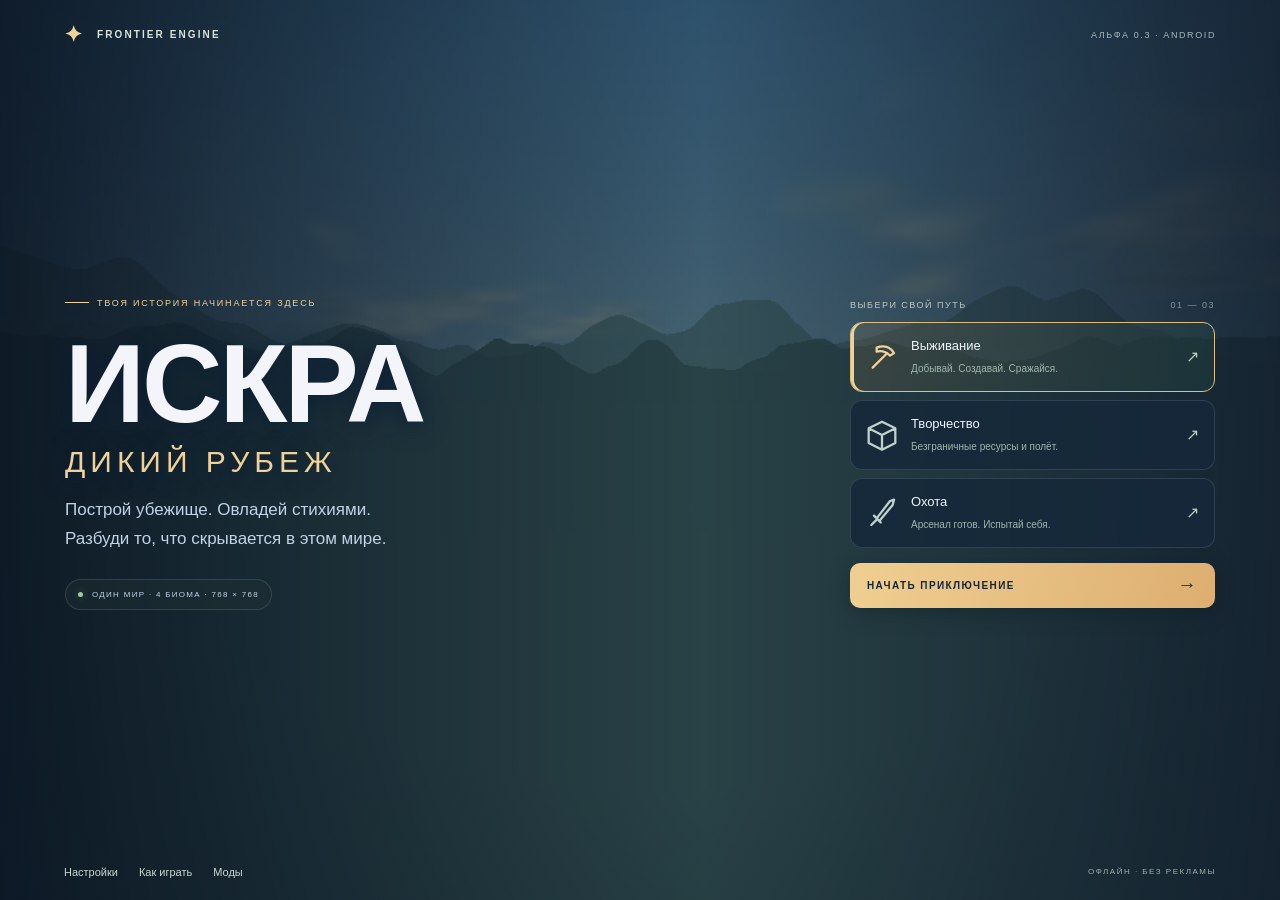
==== commit e1774401: "Iskra 0.3 overhaul" ====
--- a/play-preview.html
+++ b/play-preview.html
@@ -5,7 +5,8 @@
   <meta name="viewport" content="width=device-width,initial-scale=1,maximum-scale=1,user-scalable=no,viewport-fit=cover">
   <meta name="theme-color" content="#101b20">
   <title>Искра — Дикий рубеж</title>
-  <style>@font-face{font-family:Frontier;src:local('Arial');font-display:swap}
+  <style>
+@font-face{font-family:Frontier;src:local('Arial');font-display:swap}
 :root{--gold:#edce8d;--text:#f2f3e9;--muted:#a7b4b3;--panel:rgba(13,25,29,.92);--line:rgba(215,226,216,.14);--cyan:#81d8d8;--safe-top:env(safe-area-inset-top,0px);--safe-bottom:env(safe-area-inset-bottom,0px)}
 *{box-sizing:border-box;-webkit-tap-highlight-color:transparent}html,body{margin:0;width:100%;height:100%;overflow:hidden;background:#15232a;color:var(--text);font-family:Frontier,Arial,sans-serif;touch-action:none;user-select:none;-webkit-user-select:none}button,input,select{font:inherit}button{color:inherit;border:0;cursor:pointer;touch-action:none}button:focus-visible{outline:2px solid var(--gold);outline-offset:3px}button:active{transform:scale(.96)}button:disabled{opacity:.4;cursor:default}.hidden{display:none!important}#world,#vignette,#damage{position:fixed;inset:0;width:100%;height:100%}#vignette{pointer-events:none;background:radial-gradient(ellipse at 50% 40%,transparent 35%,rgba(5,15,22,.30) 100%)}#damage{pointer-events:none;box-shadow:inset 0 0 90px rgba(236,51,44,.65);opacity:0;transition:opacity .15s}#damage.hit{opacity:1}#boot{position:fixed;inset:0;display:flex;flex-direction:column;align-items:center;justify-content:center;background:#122329;z-index:20}.loader{width:42px;height:42px;border:2px solid #345052;border-top-color:var(--gold);border-radius:50%;animation:spin 1s linear infinite;margin:28px 0 7px}#boot p{font-size:12px;color:var(--muted)}@keyframes spin{to{transform:rotate(360deg)}}
 .brand-small{font-size:10px;letter-spacing:2.1px;font-weight:bold;color:#d9e2d9}.spark-mark{font-size:22px;color:var(--gold);vertical-align:middle;margin-right:8px}.version{font-size:9px;letter-spacing:1.6px;color:#a4bab6}#menu{position:fixed;inset:0;background:linear-gradient(90deg,rgba(9,22,26,.90) 0%,rgba(13,26,29,.58) 50%,rgba(11,24,28,.77) 100%);padding:calc(22px + var(--safe-top)) 5vw calc(16px + var(--safe-bottom));display:flex;flex-direction:column;justify-content:space-between}.menu-top,.menu-bottom{display:flex;justify-content:space-between;align-items:center}.menu-body{display:flex;justify-content:space-between;align-items:center;gap:35px;max-width:1150px;width:100%;align-self:center}.intro{flex:1}.eyebrow{color:var(--gold);font-size:9px;letter-spacing:1.8px;display:flex;align-items:center;gap:8px}.eyebrow i{display:inline-block;width:24px;height:1px;background:var(--gold)}h1{font-size:clamp(54px,8.7vw,118px);line-height:.94;margin:24px 0 18px;letter-spacing:-3px;font-weight:900;color:#f5f2e4;text-shadow:0 4px 25px #132729}h1 span{display:block;font-size:clamp(16px,2.4vw,30px);letter-spacing:5px;margin-top:12px;font-weight:500;color:var(--gold)}.intro-copy{font-size:clamp(11px,1.4vw,17px);color:#c0ceca;line-height:1.75;margin:0 0 25px}.world-chip{font-size:8px;letter-spacing:1.3px;display:inline-flex;align-items:center;gap:9px;padding:10px 12px;border:1px solid var(--line);border-radius:3px;background:#20343360}.chip-dot{height:5px;width:5px;border-radius:50%;background:#9eca9c;display:inline-block;box-shadow:0 0 8px #9eca9c50}.mode-panel{width:clamp(250px,33vw,365px);flex-shrink:0}.panel-caption{font-size:9px;letter-spacing:1.5px;color:#bbc9c5;display:flex;justify-content:space-between;margin-bottom:12px}.panel-caption span{color:#7c9693}.mode-card{width:100%;padding:15px 15px;display:flex;align-items:center;gap:13px;text-align:left;background:rgba(17,34,38,.73);border:1px solid var(--line);border-radius:5px;margin-bottom:8px;transition:background .15s,border .15s}.mode-card.active{border-color:var(--gold);background:linear-gradient(110deg,rgba(90,85,53,.35),rgba(33,46,40,.6));box-shadow:inset 3px 0 var(--gold)}.mode-icon{width:32px;height:32px;color:#c0d3ca}.mode-card.active .mode-icon{color:var(--gold)}.mode-card b{font-size:13px;font-weight:500;display:block;margin-bottom:5px}.mode-card small{font-size:10px;color:#9fb6ad}.card-arrow{margin-left:auto;color:#b8cab8}.primary{display:flex;align-items:center;justify-content:space-between;width:100%;background:var(--gold);color:#243332;letter-spacing:1.4px;font-size:10px;font-weight:bold;padding:17px 17px;border-radius:4px;margin-top:15px;box-shadow:0 5px 20px #0b1b2060}.primary span{font-size:19px;line-height:10px}.subtle{background:none;width:100%;font-size:10px;color:#c3cec4;margin-top:9px;padding:4px}.menu-bottom>div{display:flex;gap:21px}.menu-bottom button{background:none;padding:6px 0;font-size:11px;color:#c9d6d0}.menu-bottom>span{font-size:8px;letter-spacing:1.5px;color:#9fb3ac}
@@ -15,12 +16,68 @@
 @media(min-width:1100px){#joystick{left:55px;bottom:60px}#actions{right:45px;bottom:65px}#spells{right:183px;bottom:133px}#status{width:185px}.slot{width:49px;height:49px}.intro{max-width:600px}#quick-tip{font-size:9px}#item-label{bottom:86px}}
 #joystick{transform:scale(var(--joy-scale,1));transform-origin:center}#actions,#spells{transform:scale(var(--button-scale,1));transform-origin:center}#status{transform:scale(var(--hud-scale,1));transform-origin:top left}#hud-top-right{transform:scale(var(--hud-scale,1));transform-origin:top right}#hotbar{transform:translateX(-50%) scale(var(--hud-scale,1));transform-origin:center}#joystick,#actions,#spells,#sprint,#hotbar{opacity:var(--controls-opacity,.85)}.left-handed #joystick{left:auto;right:38px}.left-handed #sprint{left:auto;right:58px}.left-handed #actions{right:auto;left:28px}.left-handed #spells{right:auto;left:158px}.left-handed #descend{left:auto;right:130px}#control-editor{position:fixed;left:50%;top:18px;transform:translateX(-50%);z-index:15;display:flex;gap:12px;align-items:center;padding:9px 13px;background:#152f38ed;border:1px solid #efd59a77;border-radius:6px}#control-editor span{font-size:10px;color:#d9e5d1}#control-editor button{font-size:10px;padding:7px 9px;border-radius:4px;background:#e4c88620;color:var(--gold);border:1px solid #e4c88644}.editing-controls #joystick,.editing-controls #actions,.editing-controls #spells,.editing-controls #sprint,.editing-controls #hotbar{outline:2px dashed var(--gold);outline-offset:5px;cursor:move;opacity:1!important}.editing-controls #hud button{pointer-events:none}.editing-controls #joystick,.editing-controls #actions,.editing-controls #spells,.editing-controls #sprint,.editing-controls #hotbar{pointer-events:auto}#performance{position:absolute;right:20px;top:65px;padding:5px 7px;border-radius:4px;font-size:8px;color:#dbdfc4;background:#142d36aa}
 @media(orientation:portrait) and (max-width:700px){#portrait-hint{display:flex;position:fixed;inset:0;background:#13282fed;z-index:40;flex-direction:column;align-items:center;justify-content:center;font-size:70px;color:var(--gold);gap:20px}#portrait-hint span{font-size:14px;color:#d2e0d5}#menu .menu-body{gap:15px}.intro-copy,.eyebrow,.world-chip{display:none}.mode-panel{width:220px}h1{font-size:35px}h1 span{font-size:10px;letter-spacing:2px}}
+
 </style>
-  <style>:root{--gold:#ddbd7b;--panel:rgba(12,25,27,.95);--text:#eef1e5;--muted:#a9bcb0;--cyan:#9acdc0}
-#progress-hud{position:absolute;left:20px;top:calc(128px + var(--safe-top));width:155px;border:1px solid #d9d7b924;border-radius:5px;background:#102626bc;padding:9px 10px;color:#d7cd9f;transform:scale(var(--hud-scale,1));transform-origin:top left}#progress-hud b{font-size:8px;letter-spacing:1px;font-weight:500}#progress-hud span{float:right;font-size:8px;color:#9bb7a7}#progress-hud>div{height:3px;margin-top:8px;background:#e8e5cf15;border-radius:3px;overflow:hidden}#xp-bar{height:100%;width:0;display:block;background:linear-gradient(90deg,#75ad96,#d1cb91)}.reload-button{position:absolute;right:37px;bottom:calc(172px + var(--safe-bottom));padding:7px 11px;font-size:8px;letter-spacing:.8px;border:1px solid #d7d6b34a;border-radius:5px;background:#132f36b8;color:#d5dfc5}.reload-button.loading{color:#f1dca6;border-color:#f1dca6}.left-handed .reload-button{right:auto;left:32px}.progress-card{display:flex;align-items:center;justify-content:space-between;background:linear-gradient(110deg,#527d5b2e,#bb995e0b);border:1px solid #b3c6a82e;border-radius:6px;padding:13px 15px;margin-bottom:14px}.progress-card b{font-size:12px;font-weight:500;color:#d5ddc2}.progress-card span{font-size:9px;color:#a8bdad}.boss-card{position:relative;background:linear-gradient(115deg,#253d3730,#24373990)}.boss-card.locked{border-color:#cbac731c;background:#1b2b2c77}.boss-card .boss-tier{font-size:8px;letter-spacing:1px;color:#d5ba81;margin-bottom:5px}.boss-card .boss-requirement{color:#c5b391;margin-top:7px}.boss-card>span{width:37px;height:40px}.boss-card>span svg{color:#bea776}.boss-card button:disabled{color:#849e8c;border-color:#a9b79528;background:#23322c}.recipe .locked-text{color:#d0b58b}.mode-card{box-shadow:0 5px 17px #071c231a}.mode-card.active{background:linear-gradient(110deg,#ad9b5c30,#35594748)}.inventory-item{background:linear-gradient(150deg,#34534880,#162e33)}.inventory-item:hover{border-color:#d5b98055}.slot{background:linear-gradient(145deg,#2b463d99,#15313880)}.attack-button{box-shadow:0 3px 19px #081b2c55,inset 0 1px 0 #fff4cc88}.round-button{box-shadow:0 3px 9px #071b242f}#network-label{top:calc(189px + var(--safe-top))}
-@media(max-height:500px){#progress-hud{top:110px;left:14px;width:135px;padding:7px 9px}.reload-button{right:25px;bottom:145px;font-size:7px;padding:6px 8px}#network-label{top:164px}}
-
-.reload-button{opacity:var(--controls-opacity,.85);transform:scale(var(--button-scale,1))}.editing-controls #reload{outline:2px dashed var(--gold);outline-offset:5px;pointer-events:auto!important;opacity:1!important}.recipe .requirement,.boss-card .requirement{display:block;color:#dfb982;margin-top:6px}.recipe.locked{opacity:.65}
+  <style>
+:root{--gold:#efd29a;--panel:#101c29f5;--text:#eef4fc;--muted:#9eb2c8;--cyan:#64dccd;--joy-scale:1;--button-scale:1;--hud-scale:1;--controls-opacity:.82}
+/* Menus use native scrolling; only gameplay surfaces own gestures. */
+html,body,button{touch-action:auto}
+#world,#joystick,#jump,#attack,#control-editor,.editing-controls #hotbar{touch-action:none}
+#modal,#modal-content,#modal-content button{touch-action:pan-y}
+#modal-content input[type=range]{touch-action:pan-x}
+#modal,#status,#hotbar{backdrop-filter:none}
+#vignette{background:radial-gradient(ellipse at 50% 45%,transparent 55%,#06121b40)}
+#status{width:146px;background:#101c2acf;border-radius:14px;padding:10px 12px;border-color:#bddaf321}
+.player-label{font-size:8px;color:#d5e8f6}.stat{margin:7px 0}.stat>div{height:5px}.health i{background:linear-gradient(90deg,#ef6689,#ffaf99)}.mana i{background:linear-gradient(90deg,#62a9fc,#82e8e5)}.hunger i{background:linear-gradient(90deg,#a7bf65,#e7d593)}
+#progress-hud{position:absolute;left:20px;top:calc(126px + var(--safe-top));width:146px;padding:8px 11px;background:#101c2acf;border:1px solid #bddaf321;border-radius:10px;transform:scale(var(--hud-scale));transform-origin:top left}
+#progress-hud b,#progress-hud span{font-size:8px;letter-spacing:.4px;color:#dfd1b1}#progress-hud span{float:right;color:#b2c4d1}#progress-hud>div{height:3px;margin-top:7px;background:#b5cde41d;border-radius:4px;overflow:hidden}#xp-bar{display:block;height:100%;background:linear-gradient(90deg,#61c8b7,#e6d298)}
+#location b{font-weight:600;color:#fff}#location span{color:#d6e4f3}
+.round-button{width:44px;height:44px;padding:11px;border-radius:13px;background:#111e2cdd;border-color:#bddaf33a;box-shadow:0 3px 12px #07131d38}
+#boss-hud{width:360px;top:calc(67px + var(--safe-top))}#boss-hud>div{height:8px;border-color:#edc79450}#boss-bar{background:linear-gradient(90deg,#d77874,#e8b378)}
+#joystick{width:138px;height:138px;left:max(26px,env(safe-area-inset-left));bottom:calc(42px + var(--safe-bottom));transform:scale(var(--joy-scale));opacity:var(--controls-opacity)}
+.joy-ring{border:2px solid #d4e5f458;background:radial-gradient(circle,#d5e5f409 36%,#d5e5f40f 37%,#d5e5f409 70%);box-shadow:inset 0 0 18px #09182630,0 4px 18px #07152024}
+.joy-ring:before,.joy-ring:after{height:7px;width:3px;border-radius:2px;background:#d5e5f468;left:calc(50% - 1px);top:10px}.joy-ring:after{top:auto;bottom:10px}
+#joy-knob{width:58px;height:58px;left:40px;top:40px;border:2px solid #e7f3fb88;background:linear-gradient(145deg,#e5f2fc70,#718d9e66);box-shadow:0 4px 14px #08131d42,inset 0 1px 2px #fff3}
+#joystick.engaged .joy-ring{border-color:#c8f2ef8c}#joystick.engaged #joy-knob{background:linear-gradient(145deg,#ddf9fba0,#77b0b49c)}
+#joystick.floating{left:var(--floating-x)!important;top:var(--floating-y)!important;right:auto!important;bottom:auto!important;transform:translate(-50%,-50%) scale(var(--joy-scale))!important}
+#actions{display:contents;transform:none;opacity:1}
+#jump,#attack{position:absolute;right:30px;bottom:calc(52px + var(--safe-bottom));transform:scale(var(--button-scale));transform-origin:center;opacity:var(--controls-opacity);grid-area:auto;border:2px solid #e4eff65c;color:#eaf2fa;background:#172736ae;box-shadow:0 4px 18px #07152035}
+#jump{width:58px;height:58px;padding:15px;right:132px;bottom:calc(49px + var(--safe-bottom))}
+#attack{width:84px;height:84px;padding:16px 18px 13px;display:flex;flex-direction:column;justify-content:center;align-items:center;gap:4px;border-color:#f4dba286;background:linear-gradient(140deg,#edc987de,#bf955bc9);color:#152534}
+#attack svg{width:31px;height:31px}#attack small{font-size:9px;font-weight:bold;line-height:12px;white-space:nowrap}#attack.loading{background:#2c4a62df;border-color:#86d4e3;color:#c8eef3}
+#jump:active,#attack:active{filter:brightness(1.15)}
+.left-handed #joystick{left:auto;right:max(26px,env(safe-area-inset-right))}.left-handed #jump{right:auto;left:132px}.left-handed #attack{right:auto;left:30px}
+#hotbar{bottom:calc(14px + var(--safe-bottom));gap:4px;padding:5px;border-radius:12px;background:#101e2bd1;border-color:#c1ddf033;opacity:.96}
+.slot{width:42px;height:42px;padding:7px;border-radius:8px;background:#253749ad;border-color:#d2e6f31a}.slot.selected{background:#b699602b;border-color:#efd29a;box-shadow:inset 0 -2px #efd29a}.slot .key{display:none}.slot small{font-size:10px}
+#item-label{bottom:calc(71px + var(--safe-bottom));padding:5px 11px;font-size:11px;border-radius:8px;background:#10202bbd;color:#f3e5c4}#quick-tip{display:none}#target-label{font-size:10px}
+#hit-marker{position:absolute;left:50%;top:50%;transform:translate(-50%,-50%);font-size:30px;line-height:1;color:#ffdeb1;text-shadow:0 0 5px #000;opacity:0;transition:opacity .08s;pointer-events:none}#hit-marker.hit{opacity:1}
+#network-label{top:calc(169px + var(--safe-top));background:#101c2acb;font-size:8px}#performance{top:calc(74px + var(--safe-top));font-size:9px;background:#10202bce;color:#d0ebdf}
+#modal{padding:12px;background:#07111bcc}
+.modal-card{width:760px;max-width:95vw;max-height:94vh;border-radius:18px;border-color:#aecde133;overflow:hidden}
+.modal-header{flex-shrink:0;padding:17px 22px;background:#182636e6}.modal-header h2{font-size:22px;font-weight:650;color:#f2f7ff}.modal-header small{color:#d6bc8f;letter-spacing:1px}
+.close-button{width:40px;height:40px;border-radius:12px;background:#d1e6fa0a}
+#modal-content{overflow-y:auto;overflow-x:hidden;overscroll-behavior:contain;-webkit-overflow-scrolling:touch;scrollbar-width:thin;scrollbar-color:#526b80 #172333;padding:16px 22px 24px;flex:1;min-height:0;scroll-behavior:auto}
+#modal-content p{color:#b0c4d7;font-size:12px}.tabs{position:sticky;top:-16px;z-index:2;padding:12px 0;background:#101c29;margin:-12px 0 12px;border-bottom:1px solid #bfd9eb18}.tabs button{font-size:12px;padding:11px 16px;border-radius:10px;flex:1;background:#243549;border-color:#b6d2e51c}.tabs button.active{background:#4b453529;border-color:#efd29a70;color:#efd29a}
+.inventory-filter{display:flex;gap:6px;flex-wrap:wrap;margin-bottom:15px}.inventory-filter button{border-radius:20px;padding:8px 12px;font-size:11px;background:#243448;color:#bacddd;border:1px solid #b6d2e51b}.inventory-filter button.active{color:#d3f0ed;border-color:#70cec781;background:#70cec714}
+.inventory-grid{grid-template-columns:repeat(auto-fill,minmax(96px,1fr));gap:9px}
+.inventory-item{min-height:112px;padding:12px 7px 11px;border-radius:12px;background:linear-gradient(145deg,#2a4054,#172736);border-color:#c6dff329;box-shadow:inset 0 1px #ffffff08}
+.inventory-item>span{width:54px;height:47px;margin:1px auto 10px;filter:drop-shadow(0 3px 4px #07111b75)}.inventory-item b{font-size:11px;font-weight:500;line-height:1.3}.inventory-item small{top:7px;right:8px;font-size:10px;background:#08152380;padding:2px 5px;border-radius:6px}.inventory-item.active{border-color:#efcd96;background:linear-gradient(145deg,#504a39,#243546)}
+.item-art{width:100%;height:100%;display:block}.slot .item-art{filter:drop-shadow(0 2px 1px #07111b80)}
+.recipe,.boss-card{background:linear-gradient(115deg,#223649,#18293a);border:1px solid #c0def125;border-radius:12px;padding:14px;margin-bottom:10px;gap:12px}.recipe>span{width:43px;height:43px}.recipe b,.boss-card b{font-size:13px}.recipe small,.boss-card small{font-size:11px;line-height:1.5;color:#afc4d5}.recipe button,.boss-card button{font-size:11px;padding:11px 13px;border-radius:9px;flex-shrink:0}.boss-card>span{width:44px;height:44px;flex-shrink:0;color:#e8c998}.recipe .requirement,.boss-card .requirement{display:block;color:#e4bb86;margin-top:6px}.recipe.locked,.boss-card.locked{opacity:.66}.progress-card{padding:13px 16px;border-radius:12px;border:1px solid #84cbb441;background:#84cbb40e;font-size:12px;color:#b3e6d4;margin-bottom:15px}
+.setting-row{padding:15px 0;min-height:60px}.setting-row label{font-size:13px}.setting-row small{font-size:11px;max-width:300px;line-height:1.5}.setting-row select{font-size:12px;padding:10px 12px;border-radius:9px;background:#20354a}.setting-row input[type=range]{width:170px}.setting-row input[type=checkbox]{width:23px;height:23px}.pause-grid button{border-radius:12px;padding:20px;font-size:13px;background:#213449}.pause-grid button span{font-size:11px;color:#acc5d6}
+.notice{color:#a9c0d2!important;font-size:11px!important;line-height:1.6!important;border-color:#b6d2e522;background:#b6d2e508;border-radius:10px}
+#menu{background:linear-gradient(90deg,#091422e6,#0f233272 55%,#101d2ce0)}.mode-card{border-radius:12px;background:#15283acf;border-color:#bfd7ed24}.mode-card.active{background:linear-gradient(110deg,#8d704936,#2048435c);border-color:#ddbd81}.primary{border-radius:10px;background:linear-gradient(100deg,#efcf91,#ddae70);color:#172535}.intro-copy{color:#c1d3e6}.world-chip{border-radius:20px;color:#c1d3e6}h1{color:#f3f5fa;text-shadow:0 3px 25px #0b1e34}
+#toast{background:#132539f5;color:#f1dec0;border-radius:12px;font-size:12px;max-width:75vw}
+.editing-controls #joystick,.editing-controls #jump,.editing-controls #attack,.editing-controls #hotbar{outline:2px dashed #efd29a;outline-offset:5px;pointer-events:auto!important;opacity:1!important}.editing-controls #actions{outline:none}#control-editor{touch-action:none;background:#112538f5;border-radius:12px}
+@media(max-height:500px){
+ #joystick{width:124px;height:124px;left:23px;bottom:29px}#joy-knob{width:54px;height:54px;left:35px;top:35px}#jump{right:120px;bottom:29px;width:54px;height:54px;padding:14px}#attack{right:24px;bottom:32px;width:78px;height:78px;padding:13px}#attack svg{width:29px;height:29px}
+ #status{left:13px;top:12px;width:130px;padding:8px 10px}#progress-hud{left:13px;top:110px;width:130px;padding:7px 10px}#network-label{top:154px;left:13px}#location{top:14px}#hud-top-right{right:15px;top:12px}.round-button{width:39px;height:39px;padding:10px}#performance{top:59px;right:15px}
+ .left-handed #joystick{left:auto;right:23px}.left-handed #jump{left:120px;right:auto}.left-handed #attack{left:24px;right:auto}
+ #hotbar{bottom:10px;gap:3px;padding:4px}.slot{width:38px;height:38px;padding:6px}#item-label{bottom:61px;font-size:10px}#boss-hud{top:60px}#modal-content{padding:14px 18px 20px}.tabs{top:-14px}.modal-header{padding:13px 18px}.modal-header h2{font-size:20px}.inventory-item{min-height:102px}.inventory-item>span{height:42px;margin-bottom:7px}
+}
+@media(max-width:740px){.inventory-grid{grid-template-columns:repeat(auto-fill,minmax(86px,1fr))}#hotbar .slot{width:34px;height:34px}#attack{right:18px}#jump{right:112px}.left-handed #attack{left:18px}.left-handed #jump{left:112px}.setting-row select{max-width:50%}.setting-row input[type=range]{width:130px}.boss-card{align-items:flex-start}.boss-card>span{display:none}.boss-card button{padding:10px 9px;max-width:110px}}
+@media(max-width:600px){#hotbar{bottom:8px}.slot{width:31px!important;height:31px!important}#item-label{bottom:53px}.setting-row label{font-size:12px}.setting-row small{font-size:10px}.inventory-grid{grid-template-columns:repeat(4,1fr)}}
+
 </style>
 </head>
 <body>
@@ -28,7 +85,7 @@
   <div id="vignette"></div><div id="damage"></div>
   <div id="boot"><div class="brand-small">ИСКРА / СОБСТВЕННЫЙ ДВИЖОК</div><div class="loader"></div><p>Мир просыпается…</p></div>
   <main id="menu" class="hidden">
-    <div class="menu-top"><span class="brand-small"><span class="spark-mark">✦</span> FRONTIER ENGINE</span><span class="version">АЛЬФА 0.2 · ANDROID</span></div>
+    <div class="menu-top"><span class="brand-small"><span class="spark-mark">✦</span> FRONTIER ENGINE</span><span class="version">АЛЬФА 0.3 · ANDROID</span></div>
     <div class="menu-body">
       <div class="intro"><div class="eyebrow"><i></i> ТВОЯ ИСТОРИЯ НАЧИНАЕТСЯ ЗДЕСЬ</div><h1>ИСКРА<span>ДИКИЙ РУБЕЖ</span></h1><p class="intro-copy">Построй убежище. Овладей стихиями.<br>Разбуди то, что скрывается в этом мире.</p><div class="world-chip"><span class="chip-dot"></span> ОДИН МИР · 4 БИОМА · 768 × 768</div></div>
       <div class="mode-panel"><div class="panel-caption">ВЫБЕРИ СВОЙ ПУТЬ <span>01 — 03</span></div>
@@ -48,9 +105,8 @@
     <div id="crosshair"><i></i><i></i><i></i><i></i></div><div id="mining-ring" class="hidden"><svg viewBox="0 0 48 48"><circle cx="24" cy="24" r="20"/><circle id="mining-circle" cx="24" cy="24" r="20"/></svg></div>
     <div id="target-label"></div><div id="item-label"></div>
     <div id="joystick"><div class="joy-ring"></div><div id="joy-knob"></div></div>
-    <div id="spells"><button id="spell-fire" class="ability fire" data-icon="fire" aria-label="Огненный удар"><small>12</small></button><button id="spell-frost" class="ability frost" data-icon="frost" aria-label="Ледяной удар"><small>10</small></button></div>
-    <div id="actions"><button id="mine" class="action-small" data-icon="pick" aria-label="Копать"></button><button id="jump" class="action-small" data-icon="jump" aria-label="Прыжок"></button><button id="attack" class="attack-button" data-icon="aim" aria-label="Атака"></button></div>
-    <button id="sprint" class="sprint-button">БЕГ</button><button id="descend" class="sprint-button hidden">ВНИЗ</button><button id="reload" class="reload-button">↻ ПЕРЕЗАРЯДКА</button>
+    <div id="actions"><button id="jump" class="action-small" data-icon="jump" aria-label="Прыжок"></button><button id="attack" class="attack-button" aria-label="Копать"></button></div>
+    <div id="hit-marker" aria-hidden="true">×</div>
     <div id="hotbar"></div><div id="quick-tip">Двигайся джойстиком · Проводи справа, чтобы смотреть</div>
     <div id="network-label" class="hidden"></div><div id="performance" class="hidden"></div>
   </div>
@@ -58,9 +114,10 @@
   <section id="modal" class="hidden"><div class="modal-card"><div class="modal-header"><div><small id="modal-eyebrow">ДИКИЙ РУБЕЖ</small><h2 id="modal-title"></h2></div><button id="modal-close" class="close-button" aria-label="Закрыть">×</button></div><div id="modal-content"></div></div></section>
   <div id="toast" role="status"></div><input id="mod-file" type="file" accept="application/json,.json" class="hidden">
   <div id="portrait-hint">↻<span>Поверни телефон горизонтально</span></div>
-  <script>'use strict';
+  <script>
+'use strict';
 const ISKRA = window.ISKRA = {};
-ISKRA.VERSION = '0.2.0';
+ISKRA.VERSION = '0.3.0';
 ISKRA.BLOCKS = [
   {name:'Воздух',solid:false},
   {name:'Дёрн',solid:true,tile:1,top:0,bottom:2,hard:0.55,drop:'dirt'},
@@ -214,17 +271,19 @@
   for(const [id,next] of changes) ISKRA.ITEMS[id]=next;
   return mod.name;
 };
-</script><script>'use strict';
+
+</script><script>
+'use strict';
 (function(I){
 const SIZE=768,HEIGHT=72,CHUNK=16;
 class World {
-  constructor(seed=730241){this.seed=seed|0;this.chunks=new Map();this.edits=new Map();this.radius=3;this.spawn=[384.5,20,384.5];this.shrine=[384,366];this.dirty=[];}
+  constructor(seed=730241){this.seed=seed|0;this.chunks=new Map();this.edits=new Map();this.editChunks=new Map();this.radius=3;this.spawn=[384.5,20,384.5];this.shrine=[384,366];this.dirty=[];}
   hash(x,z,s=0){let n=Math.imul(x|0,374761393)^Math.imul(z|0,668265263)^Math.imul(this.seed+s,1442695041);n=Math.imul(n^(n>>>13),1274126177);return ((n^(n>>>16))>>>0)/4294967295;}
   noise(x,z,scale,s=0){x/=scale;z/=scale;const ix=Math.floor(x),iz=Math.floor(z);let a=x-ix,b=z-iz;a=a*a*(3-2*a);b=b*b*(3-2*b);return (this.hash(ix,iz,s)*(1-a)+this.hash(ix+1,iz,s)*a)*(1-b)+(this.hash(ix,iz+1,s)*(1-a)+this.hash(ix+1,iz+1,s)*a)*b;}
   biome(x,z){if(z<210)return 'Снежные высоты';if(x>530)return 'Песчаный край';if(x<200)return 'Пепельные земли';return 'Изумрудный лес';}
   height(x,z){const d=Math.hypot(x-384,z-384);if(d<14)return 17;let h=14+this.noise(x,z,72,2)*11+this.noise(x,z,22,3)*5;if(z<210)h+=this.noise(x,z,58,5)*20;if(x<200)h+=this.noise(x,z,33,6)*12;const river=Math.abs(Math.sin(x*0.015+Math.sin(z*0.012)*1.2));if(river<0.13&&d>30)h-=8*(1-river/0.13);if(d<22)h=17+(h-17)*(d-14)/8;return I.clamp(Math.floor(h),5,55);}
   treeRoot(gx,gz){const x=gx*8+2+Math.floor(this.hash(gx,gz,9)*4),z=gz*8+2+Math.floor(this.hash(gx,gz,10)*4);if(this.hash(gx,gz,11)>0.43||Math.hypot(x-384,z-384)<24||x<205||x>525)return null;const h=this.height(x,z);if(h<=13)return null;return {x,z,h,top:h+5+Math.floor(this.hash(gx,gz,12)*3)};}
-  chunk(cx,cz){const key=cx+','+cz;let c=this.chunks.get(key);if(c)return c;c={cx,cz,key,data:new Uint8Array(CHUNK*CHUNK*HEIGHT),mesh:null,water:null,dirty:true};this.chunks.set(key,c);
+  chunk(cx,cz){const key=cx+','+cz;let c=this.chunks.get(key);if(c)return c;c={cx,cz,key,data:new Uint8Array(CHUNK*CHUNK*HEIGHT),mesh:null,water:null,dirty:true,revision:0,surfaceCache:new Int16Array(512).fill(-1)};this.chunks.set(key,c);
     for(let lx=0;lx<16;lx++)for(let lz=0;lz<16;lz++){
       const x=cx*16+lx,z=cz*16+lz;if(x<0||z<0||x>=SIZE||z>=SIZE)continue;
       const h=this.height(x,z),snow=z<210,desert=x>530,ash=x<200;
@@ -252,26 +311,28 @@
       const hx=x-400,hz=z-390;
       if(Math.abs(hx)<=4&&Math.abs(hz)<=3){c.data[(lx*16+lz)*HEIGHT+h]=13;if(Math.abs(hx)===4||Math.abs(hz)===3){if(!(hz===3&&Math.abs(hx)<=1))for(let y=h+1;y<=h+3;y++)c.data[(lx*16+lz)*HEIGHT+y]=(y===h+2&&Math.abs(hx)<3)?15:13;}if(this.hash(x,z,60)>0.22)c.data[(lx*16+lz)*HEIGHT+h+4]=13;}
     }
-    for(const [k,b] of this.edits){const p=k.split(',').map(Number);if(Math.floor(p[0]/16)===cx&&Math.floor(p[2]/16)===cz)c.data[((p[0]&15)*16+(p[2]&15))*HEIGHT+p[1]]=b;}
+    for(const [k,b] of this.editChunks.get(key)||[]){const p=k.split(',').map(Number);c.data[((p[0]&15)*16+(p[2]&15))*HEIGHT+p[1]]=b;}
     this.dirty.push(c);return c;
   }
   get(x,y,z){x=Math.floor(x);y=Math.floor(y);z=Math.floor(z);if(y<0)return 16;if(y>=HEIGHT)return 0;if(x<0||z<0||x>=SIZE||z>=SIZE)return 16;const c=this.chunk(Math.floor(x/16),Math.floor(z/16));return c.data[((x&15)*16+(z&15))*HEIGHT+y];}
   solid(x,y,z){return I.BLOCKS[this.get(x,y,z)].solid;}
-  set(x,y,z,b){x=Math.floor(x);y=Math.floor(y);z=Math.floor(z);if(x<1||z<1||x>=SIZE-1||z>=SIZE-1||y<=0||y>=HEIGHT||!I.BLOCKS[b])return false;if(this.get(x,y,z)===b)return false;const c=this.chunk(x>>4,z>>4);c.data[((x&15)*16+(z&15))*HEIGHT+y]=b;this.edits.set(x+','+y+','+z,b);this.mark(c);for(const [dx,dz] of [[-1,0],[1,0],[0,-1],[0,1]])if((dx&&((x&15)===0||(x&15)===15))||(dz&&((z&15)===0||(z&15)===15))){const n=this.chunks.get(((x+dx)>>4)+','+((z+dz)>>4));if(n)this.mark(n);}return true;}
-  mark(c){if(!c.dirty){c.dirty=true;this.dirty.push(c);}}
+  set(x,y,z,b){x=Math.floor(x);y=Math.floor(y);z=Math.floor(z);if(x<1||z<1||x>=SIZE-1||z>=SIZE-1||y<=0||y>=HEIGHT||!I.BLOCKS[b])return false;if(this.get(x,y,z)===b)return false;const c=this.chunk(x>>4,z>>4);c.data[((x&15)*16+(z&15))*HEIGHT+y]=b;const key=x+','+y+','+z;this.edits.set(key,b);if(!this.editChunks.has(c.key))this.editChunks.set(c.key,new Map());this.editChunks.get(c.key).set(key,b);const column=(x&15)*16+(z&15);c.surfaceCache[column]=-1;c.surfaceCache[column+256]=-1;this.mark(c);for(const [dx,dz] of [[-1,0],[1,0],[0,-1],[0,1]])if((dx&&((x&15)===0||(x&15)===15))||(dz&&((z&15)===0||(z&15)===15))){const n=this.chunks.get(((x+dx)>>4)+','+((z+dz)>>4));if(n)this.mark(n);}return true;}
+  mark(c){c.revision++;if(!c.dirty){c.dirty=true;this.dirty.push(c);}}
   treeAt(x,y,z){for(let gx=Math.floor(x/8)-1;gx<=Math.floor(x/8)+1;gx++)for(let gz=Math.floor(z/8)-1;gz<=Math.floor(z/8)+1;gz++){const t=this.treeRoot(gx,gz);if(t&&t.x===x&&t.z===z&&y>t.h&&y<=t.top)return t;}return null;}
   fellTree(t){const removed=[];for(let x=t.x-2;x<=t.x+2;x++)for(let z=t.z-2;z<=t.z+2;z++)for(let y=t.h+1;y<=t.top+1;y++){const b=this.get(x,y,z),key=x+','+y+','+z;if(this.edits.has(key))continue;if((b===6&&x===t.x&&z===t.z)||(b===7&&y>=t.top-2))if(this.set(x,y,z,0))removed.push({x,y,z,b});}return removed;}
-  surface(x,z,ignoreFoliage=false){for(let y=HEIGHT-1;y>=0;y--)if(this.solid(x,y,z)&&(!ignoreFoliage||![6,7].includes(this.get(x,y,z))))return y+1;return 18;}
+  surface(x,z,ignoreFoliage=false){x=Math.floor(x);z=Math.floor(z);if(x<0||z<0||x>=SIZE||z>=SIZE)return 18;const c=this.chunk(x>>4,z>>4),column=(x&15)*16+(z&15),key=column+(ignoreFoliage?256:0);if(c.surfaceCache[key]>=0)return c.surfaceCache[key];for(let y=HEIGHT-1;y>=0;y--){const b=c.data[column*HEIGHT+y];if(I.BLOCKS[b].solid&&(!ignoreFoliage||(b!==6&&b!==7)))return c.surfaceCache[key]=y+1;}return c.surfaceCache[key]=18;}
   ray(origin,dir,reach=6){let previous=null;for(let t=0;t<=reach;t+=0.055){const x=Math.floor(origin[0]+dir[0]*t),y=Math.floor(origin[1]+dir[1]*t),z=Math.floor(origin[2]+dir[2]*t);const b=this.get(x,y,z);if(b&&b!==5)return {x,y,z,b,t,previous};previous=[x,y,z];}return null;}
   collision(x,y,z,r=0.3,h=1.78){for(let bx=Math.floor(x-r);bx<=Math.floor(x+r);bx++)for(let by=Math.floor(y+0.02);by<=Math.floor(y+h);by++)for(let bz=Math.floor(z-r);bz<=Math.floor(z+r);bz++)if(this.solid(bx,by,bz))return true;return false;}
-  loadAround(x,z){const cx=Math.floor(x/16),cz=Math.floor(z/16),coords=[];for(let a=-this.radius;a<=this.radius;a++)for(let b=-this.radius;b<=this.radius;b++)if(a*a+b*b<=(this.radius+0.5)**2)coords.push([cx+a,cz+b,a*a+b*b]);coords.sort((a,b)=>a[2]-b[2]);for(const p of coords)this.chunk(p[0],p[1]);return coords.map(p=>this.chunks.get(p[0]+','+p[1]));}
+  loadAround(x,z,incremental=false){const cx=Math.floor(x/16),cz=Math.floor(z/16),coords=[];for(let a=-this.radius;a<=this.radius;a++)for(let b=-this.radius;b<=this.radius;b++)if(a*a+b*b<=(this.radius+.5)**2&&cx+a>=0&&cz+b>=0&&cx+a<SIZE/16&&cz+b<SIZE/16)coords.push([cx+a,cz+b,a*a+b*b]);coords.sort((a,b)=>a[2]-b[2]);let made=0;for(const p of coords){const key=p[0]+','+p[1];if(this.chunks.has(key))continue;if(incremental&&made>=1)break;this.chunk(p[0],p[1]);made++;}return coords.map(p=>this.chunks.get(p[0]+','+p[1])).filter(Boolean);}
   prune(x,z,renderer){const cx=x>>4,cz=z>>4;for(const [key,c] of this.chunks)if(Math.abs(c.cx-cx)>this.radius+2||Math.abs(c.cz-cz)>this.radius+2){if(renderer)renderer.freeChunk(c);this.chunks.delete(key);}this.dirty=this.dirty.filter(c=>this.chunks.get(c.key)===c);}
   export(){return {seed:this.seed,edits:Array.from(this.edits)};}
-  restore(data){if(!data||!Array.isArray(data.edits)||data.edits.length>60000)throw Error('Повреждённое сохранение.');for(const [k,b] of data.edits){if(typeof k!=='string'||!/^\d+,\d+,\d+$/.test(k)||!Number.isInteger(b)||!I.BLOCKS[b])throw Error('Повреждённый блок.');const [x,y,z]=k.split(',').map(Number);if(x>=SIZE||z>=SIZE||y<=0||y>=HEIGHT)throw Error('Блок вне мира.');this.edits.set(k,b);}}
+  restore(data){if(!data||!Array.isArray(data.edits)||data.edits.length>60000)throw Error('Повреждённое сохранение.');for(const [k,b] of data.edits){if(typeof k!=='string'||!/^\d+,\d+,\d+$/.test(k)||!Number.isInteger(b)||!I.BLOCKS[b])throw Error('Повреждённый блок.');const [x,y,z]=k.split(',').map(Number);if(x>=SIZE||z>=SIZE||y<=0||y>=HEIGHT)throw Error('Блок вне мира.');this.edits.set(k,b);const chunk=(x>>4)+','+(z>>4);if(!this.editChunks.has(chunk))this.editChunks.set(chunk,new Map());this.editChunks.get(chunk).set(k,b);}}
 }
 World.SIZE=SIZE;World.HEIGHT=HEIGHT;World.CHUNK=CHUNK;I.World=World;
 })(ISKRA);
-</script><script>'use strict';
+
+</script><script>
+'use strict';
 (function(I){
 // Position, UV, colour/emission, normal, metalness/roughness.
 const STRIDE=14, WHITE=21;
@@ -288,23 +349,29 @@
 function vertex(out,p,n,col,glow=0,surface=[0,.8],uv=[.6875,.625]){out.push(...p,...uv,...col,glow,...n,...surface);}
 function tri(out,a,b,c,col,glow=0,surface=[0,.8],expected=null){let n=normal(a,b,c);if(expected&&n.reduce((s,v,k)=>s+v*expected[k],0)<0){[b,c]=[c,b];n=normal(a,b,c);}vertex(out,a,n,col,glow,surface);vertex(out,b,n,col,glow,surface);vertex(out,c,n,col,glow,surface);}
 function quad(out,a,b,c,d,col,glow=0,surface=[0,.8],expected=null){tri(out,a,b,c,col,glow,surface,expected);tri(out,a,c,d,col,glow,surface,expected);}
-function face(out,x,y,z,sx,sy,sz,f,tile,col,glow=0,ao=null,surface=[0,.85]){const tx=tile%8,ty=Math.floor(tile/8);for(const k of INDEX){const v=f.v[k],uv=UV[k],shade=ao?ao[k]:1;vertex(out,[x+v[0]*sx,y+v[1]*sy,z+v[2]*sz],f.n,col.map(v=>v*shade),glow,surface,[(tx+(uv[0]?.986:.014))/8,(ty+(uv[1]?.986:.014))/4]);}}
+function face(out,x,y,z,sx,sy,sz,f,tile,col,glow=0,ao=null,surface=[0,.85]){const tx=tile%8,ty=Math.floor(tile/8),n=f.n;for(const k of INDEX){const v=f.v[k],uv=UV[k],shade=ao?ao[k]:1;out.push(x+v[0]*sx,y+v[1]*sy,z+v[2]*sz,(tx+(uv[0]?.986:.014))/8,(ty+(uv[1]?.986:.014))/4,col[0]*shade,col[1]*shade,col[2]*shade,glow,n[0],n[1],n[2],surface[0],surface[1]);}}
 function box(out,x,y,z,sx,sy,sz,col,tile=WHITE,glow=0,surface=[0,.8]){for(const f of FACES)face(out,x,y,z,sx,sy,sz,f,tile,col,glow,null,surface);}
 function bevel(out,x,y,z,sx,sy,sz,col,b=.025,surface=[0,.6],glow=0){const p=[x,y,z],size=[sx,sy,sz];b=Math.min(b,sx*.24,sy*.24,sz*.24);
   for(const f of FACES){const axis=f.n.findIndex(v=>v!==0),vs=f.v.map(v=>v.map((v,k)=>p[k]+(k===axis?v*size[k]:b+v*(size[k]-2*b))));quad(out,...vs,col,glow,surface,f.n);}
   for(let free=0;free<3;free++){const axes=[0,1,2].filter(k=>k!==free);for(const sa of [0,1])for(const sb of [0,1]){const pts=[];for(const [end,side] of [[0,0],[1,0],[1,1],[0,1]]){const q=p.slice();q[free]+=b+end*(size[free]-b*2);q[axes[0]]+=side?(sa?size[axes[0]]-b:b):(sa?size[axes[0]]:0);q[axes[1]]+=side?(sb?size[axes[1]]:0):(sb?size[axes[1]]-b:b);pts.push(q);}const n=[0,0,0];n[axes[0]]=sa?1:-1;n[axes[1]]=sb?1:-1;quad(out,...pts,col,glow,surface,n);}}
   for(const a of [0,1])for(const bbit of [0,1])for(const c of [0,1]){const bits=[a,bbit,c],pts=[0,1,2].map(axis=>p.map((v,k)=>v+(k===axis?(bits[k]?size[k]:0):(bits[k]?size[k]-b:b))));tri(out,...pts,col,glow,surface,bits.map(v=>v?1:-1));}
 }
-function ellipsoid(out,x,y,z,rx,ry,rz,col,surface=[0,.65],glow=0,sectors=10,rings=5){const point=(a,b)=>{const p=a*Math.PI/rings,t=b*Math.PI*2/sectors;return [x+rx*Math.sin(p)*Math.cos(t),y+ry*Math.cos(p),z+rz*Math.sin(p)*Math.sin(t)];};for(let a=0;a<rings;a++)for(let b=0;b<sectors;b++){const p=point(a,b),q=point(a+1,b),r=point(a+1,b+1),s=point(a,b+1),expected=[(p[0]+q[0]+r[0])/3-x,(p[1]+q[1]+r[1])/3-y,(p[2]+q[2]+r[2])/3-z];if(a>0)tri(out,p,q,s,col,glow,surface,expected);if(a<rings-1)tri(out,q,r,s,col,glow,surface,expected);}}
+function ellipsoid(out,x,y,z,rx,ry,rz,col,surface=[0,.65],glow=0,sectors=12,rings=6){
+  const point=(a,b)=>{const p=a*Math.PI/rings,t=b*Math.PI*2/sectors;return [x+rx*Math.sin(p)*Math.cos(t),y+ry*Math.cos(p),z+rz*Math.sin(p)*Math.sin(t)];};
+  const emit=(a,b,c)=>{const n=p=>{const q=[(p[0]-x)/(rx*rx),(p[1]-y)/(ry*ry),(p[2]-z)/(rz*rz)],l=Math.hypot(...q)||1;return q.map(v=>v/l);},flat=normal(a,b,c),smooth=n(a);if(flat.reduce((s,v,k)=>s+v*smooth[k],0)<0)[b,c]=[c,b];for(const p of [a,b,c])vertex(out,p,n(p),col,glow,surface);};
+  for(let a=0;a<rings;a++)for(let b=0;b<sectors;b++){const p=point(a,b),q=point(a+1,b),r=point(a+1,b+1),t=point(a,b+1);if(a>0)emit(p,q,t);if(a<rings-1)emit(q,r,t);}
+}
 function cylinder(out,a,b,r1,r2,col,surface=[0,.65],glow=0,segments=10,caps=true){const axis=b.map((v,k)=>v-a[k]),length=Math.hypot(...axis);if(length<.0001)return;const n=axis.map(v=>v/length),ref=Math.abs(n[1])>.95?[1,0,0]:[0,1,0],u=normal([0,0,0],n,ref),v=[n[1]*u[2]-n[2]*u[1],n[2]*u[0]-n[0]*u[2],n[0]*u[1]-n[1]*u[0]],point=(base,r,t)=>base.map((q,k)=>q+r*(u[k]*Math.cos(t)+v[k]*Math.sin(t)));for(let i=0;i<segments;i++){const t=i*Math.PI*2/segments,t2=(i+1)*Math.PI*2/segments,p=point(a,r1,t),q=point(b,r2,t),r=point(b,r2,t2),s=point(a,r1,t2),expected=p.map((q,k)=>q-a[k]);quad(out,p,q,r,s,col,glow,surface,expected);if(caps){tri(out,a,s,p,col,glow,surface,n.map(v=>-v));tri(out,b,q,r,col,glow,surface,n);}}}
 function crystal(out,x,y,z,rx,h,rz,col,glow=.2,surface=[.05,.22]){const ring=[],top=[x,y+h,z],bottom=[x,y,z];for(let i=0;i<6;i++){const a=i*Math.PI/3;ring.push([x+Math.cos(a)*rx,y+h*.28,z+Math.sin(a)*rz]);}for(let i=0;i<6;i++){const p=ring[i],q=ring[(i+1)%6],expected=[p[0]-x,0,p[2]-z];tri(out,p,q,top,col,glow,surface,expected);tri(out,q,p,bottom,col,glow,surface,expected);}}
 function rotate(out,start,origin,yaw=0,pitch=0,roll=0){const cy=Math.cos(yaw),sy=Math.sin(yaw),cp=Math.cos(pitch),sp=Math.sin(pitch),cr=Math.cos(roll),sr=Math.sin(roll);const turn=v=>{let [x,y,z]=v;[x,z]=[cy*x-sy*z,sy*x+cy*z];[y,z]=[cp*y-sp*z,sp*y+cp*z];return [cr*x-sr*y,sr*x+cr*y,z];};for(let i=start;i<out.length;i+=STRIDE){const p=turn([out[i]-origin[0],out[i+1]-origin[1],out[i+2]-origin[2]]),n=turn(out.slice(i+9,i+12));for(let k=0;k<3;k++){out[i+k]=origin[k]+p[k];out[i+9+k]=n[k];}}}
 I.Mesh={STRIDE,FACES,vertex,tri,quad,face,box,bevel,ellipsoid,cylinder,crystal,rotate,normal};I.box=box;
 })(ISKRA);
-</script><script>'use strict';
+
+</script><script>
+'use strict';
 (function(I){
 const G=I.Mesh,metal=[.8,.28],darkMetal=[.75,.4],wood=[0,.84],skin=[0,.55],ice=[.12,.18];
-const C={steel:[.50,.58,.61],dark:[.065,.085,.105],frame:[.13,.19,.20],bronze:[.58,.36,.15],gold:[.84,.60,.27],wood:[.27,.12,.055],glove:[.10,.13,.14],cloth:[.12,.24,.25]};
+const C={steel:[.66,.74,.78],dark:[.10,.14,.19],frame:[.22,.29,.34],bronze:[.67,.39,.17],gold:[.94,.69,.31],wood:[.34,.17,.09],glove:[.11,.16,.19],cloth:[.17,.27,.34]};
 function barrel(out,x,y,back,front,r,col=C.steel){G.cylinder(out,[x,y,back],[x,y,front],r,r*.9,col,metal,0,12);G.cylinder(out,[x,y,front-.001],[x,y,front-.009],r*.66,r*.66,[.014,.02,.025],darkMetal,0,12);}
 function grip(out,x,y,z,length=.19){const start=out.length;G.bevel(out,x-.039,y-length,z-.035,.078,length,.095,C.frame,.012,darkMetal);for(let i=0;i<5;i++)G.bevel(out,x-.043,y-length+.024+i*.025,z-.042,.084,.009,.107,C.dark,.003,darkMetal);G.rotate(out,start,[x,y,z],0,-.28,0);}
 function rail(out,x,y,z,length){G.bevel(out,x-.029,y,z,.058,.022,length,C.dark,.004,metal);for(let i=0;i<length/.04;i++)G.bevel(out,x-.035,y+.021,z+i*.04,.07,.016,.021,C.steel,.004,metal);}
@@ -312,19 +379,19 @@
 function arms(out,x,y,z,two=false){G.cylinder(out,[x+.04,y-.2,z+.22],[x,y-.07,z+.09],.07,.052,C.cloth,wood,0,10);G.ellipsoid(out,x,y-.025,z+.043,.065,.065,.082,C.glove,skin);for(let i=0;i<3;i++)G.cylinder(out,[x-.04,y-.02-i*.025,z+.012],[x+.02,y-.021-i*.025,z-.013],.013,.012,[.16,.20,.20],skin,0,7);G.bevel(out,x-.042,y-.13,z+.15,.085,.027,.08,[.06,.085,.09],.008,darkMetal);if(two){G.cylinder(out,[x-.30,y-.31,z+.08],[x-.095,y-.08,z-.23],.075,.056,C.cloth,wood);G.ellipsoid(out,x-.07,y-.04,z-.28,.068,.065,.10,C.glove,skin);G.bevel(out,x-.17,y-.17,z-.14,.12,.035,.1,[.12,.16,.17],.01,darkMetal);}}
 function gun(out,id,x,y,z,recoil,flash){const pistol=id==='pistol',shotgun=id==='shotgun',sniper=id==='sniper',smg=id==='smg',start=out.length;
   if(pistol){G.bevel(out,x-.06,y-.015,z-.23,.12,.09,.36,C.frame,.016,darkMetal);G.bevel(out,x-.055,y+.025,z-.24+recoil*.22,.11,.09,.32,C.steel,.015,metal);barrel(out,x,y+.065,z-.09,z-.285,.027);G.bevel(out,x-.057,y+.071,z-.078,.018,.018,.060,C.dark,.003,darkMetal);grip(out,x,y-.02,z+.055,.19);trigger(out,x,y-.055,z-.026);G.bevel(out,x-.049,y+.118,z-.17,.095,.012,.09,C.dark,.003,metal);for(const dz of [-.065,-.085,-.105])G.bevel(out,x+.053,y+.032,z+dz,.006,.052,.008,C.dark,.001,metal);G.bevel(out,x-.049,y+.117,z-.225,.024,.021,.04,C.gold,.003,metal);}
-  else {const len=shotgun?.62:sniper?.88:smg?.41:.59;G.bevel(out,x-.065,y-.01,z-.24,.13,.13,.38,C.frame,.018,darkMetal);G.bevel(out,x-.075,y+.055,z-.17,.15,.055,.19,C.steel,.014,metal);const barrelY=y+.045;barrel(out,x,barrelY,z-.1,z-len,.027);if(shotgun)barrel(out,x+.055,barrelY,z-.1,z-len,.025);
+  else {const len=shotgun?.70:sniper?.94:smg?.47:.67;G.bevel(out,x-.065,y-.01,z-.24,.13,.13,.38,C.frame,.018,darkMetal);G.bevel(out,x-.065,y+.055,z-.19,.13,.040,.24,C.steel,.012,metal);G.bevel(out,x-.070,y+.001,z-.21,.008,.038,.22,[.52,.64,.67],.003,metal);G.bevel(out,x+.063,y+.001,z-.20,.008,.032,.19,[.70,.49,.27],.003,metal);for(let k=0;k<4;k++)G.bevel(out,x-.077,y+.010,z-.18+k*.039,.009,.012,.019,[.06,.12,.17],.002,metal);const barrelY=y+.045;barrel(out,x,barrelY,z-.1,z-len,.023);G.cylinder(out,[x,barrelY,z-len-.035],[x,barrelY,z-len-.09],.034,.031,C.dark,darkMetal,0,12);for(let j=0;j<3;j++)G.cylinder(out,[x,barrelY,z-len-.036-j*.017],[x,barrelY,z-len-.041-j*.017],.035,.035,C.steel,metal,0,10);if(shotgun)barrel(out,x+.055,barrelY,z-.1,z-len,.025);
     if(shotgun){G.bevel(out,x-.060,y-.012,z-.50,.12,.10,.21,C.wood,.02,wood);for(let i=0;i<6;i++)G.bevel(out,x-.063,y+.022,z-.485+i*.027,.126,.012,.01,[.48,.28,.13],.003,wood);G.cylinder(out,[x,y-.01,z-.31],[x,y-.01,z-.64],.023,.022,C.dark,darkMetal);}
     else {G.bevel(out,x-.053,y-.008,z-.44,.106,.095,.22,C.dark,.018,darkMetal);for(let i=0;i<5;i++){G.bevel(out,x+.052,y+.017,z-.41+i*.035,.008,.035,.018,[.28,.32,.31],.003,metal);G.bevel(out,x-.06,y+.017,z-.41+i*.035,.008,.035,.018,[.28,.32,.31],.003,metal);}rail(out,x,y+.09,z-.42,.25);}
-    grip(out,x,y-.04,z+.016,.18);trigger(out,x,y-.042,z-.065);const magStart=out.length;G.bevel(out,x-.037,y-.20,z-.13,.074,.23,.095,C.dark,.014,darkMetal);G.bevel(out,x-.043,y-.206,z-.137,.086,.025,.11,C.frame,.006,metal);G.rotate(out,magStart,[x,y,z-.13],0,.16,0);G.bevel(out,x-.052,y-.017,z+.135,.104,.09,.18,shotgun?C.wood:C.dark,.014,shotgun?wood:darkMetal);G.bevel(out,x-.065,y-.035,z+.29,.13,.15,.047,C.dark,.012,darkMetal);
+    grip(out,x,y-.04,z+.016,.18);trigger(out,x,y-.042,z-.065);const magStart=out.length;G.bevel(out,x-.037,y-.20,z-.13,.074,.23,.095,C.dark,.014,darkMetal);G.bevel(out,x-.043,y-.206,z-.137,.086,.025,.11,C.frame,.006,metal);G.rotate(out,magStart,[x,y,z-.13],0,.16,0);G.bevel(out,x-.052,y-.017,z+.135,.104,.09,.18,shotgun?C.wood:C.dark,.014,shotgun?wood:darkMetal);G.bevel(out,x-.049,y-.015,z+.27,.098,.105,.045,[.17,.22,.26],.016,darkMetal);
     G.bevel(out,x+.068,y+.034,z-.12,.013,.024,.089,[.032,.05,.06],.004,darkMetal);G.cylinder(out,[x+.07,y+.069,z-.075],[x+.095,y+.069,z-.075],.011,.011,C.steel,metal,0,8);
     if(sniper){G.cylinder(out,[x,y+.19,z-.26],[x,y+.19,z-.05],.045,.048,C.dark,darkMetal);G.cylinder(out,[x,y+.19,z-.275],[x,y+.19,z-.282],.030,.030,[.08,.50,.46],ice,.15);for(const dz of [-.09,-.2])G.bevel(out,x-.025,y+.1,z+dz,.05,.09,.02,C.steel,.006,metal);}
     else {G.bevel(out,x-.043,y+.116,z-.16,.022,.07,.028,C.dark,.006,metal);G.bevel(out,x+.021,y+.116,z-.16,.022,.07,.028,C.dark,.006,metal);G.bevel(out,x-.043,y+.177,z-.16,.086,.020,.03,C.steel,.004,metal);G.bevel(out,x-.018,y+.126,z-.168,.036,.042,.005,[.12,.38,.32],.002,ice,.05);G.ellipsoid(out,x,y+.151,z-.173,.004,.004,.002,[1,.17,.12],[0,.1],1.5,6,3);}
     G.bevel(out,x-.073,y-.005,z-.14,.014,.022,.058,C.bronze,.003,metal);
   }
   if(flash){const front=z-(pistol?.32:shotgun?.68:sniper?.94:smg?.47:.65);G.ellipsoid(out,x,y+.055,front,.05,.05,.17,[1,.64,.20],[0,.2],2.2,8,4);G.crystal(out,x-.035,y+.028,front-.07,.044,.10,.09,[1,.84,.42],2.4);}
-  G.rotate(out,start,[x,y,z],.12,0,.07);arms(out,x,y-.02,z,!pistol);
-}
-function launcher(out,x,y,z,flash){const start=out.length;G.cylinder(out,[x,y+.08,z+.25],[x,y+.08,z-.56],.096,.10,[.20,.27,.20],darkMetal,0,12);for(const dz of [.17,-.18,-.48])G.cylinder(out,[x,y+.08,z+dz],[x,y+.08,z+dz-.025],.111,.111,C.steel,metal);G.cylinder(out,[x,y+.08,z-.57],[x,y+.08,z-.576],.076,.076,C.dark,darkMetal);G.cylinder(out,[x,y+.08,z-.575],[x,y+.08,z-.581],.040,.038,C.bronze,metal);grip(out,x,y-.018,z-.06,.20);G.bevel(out,x-.055,y+.165,z-.22,.11,.11,.09,C.dark,.02,darkMetal);G.bevel(out,x-.025,y+.206,z-.228,.05,.037,.006,[.20,.65,.52],.005,ice,.15);for(let i=0;i<3;i++)G.bevel(out,x+.092,y+.03,z-.13+i*.04,.008,.085,.014,C.gold,.004,metal);if(flash)G.ellipsoid(out,x,y+.08,z-.65,.10,.10,.23,[1,.7,.23],ice,3);G.rotate(out,start,[x,y,z],.14,0,.04);arms(out,x,y-.08,z,true);}
+  G.rotate(out,start,[x,y,z],-.43,-.035,-.05);arms(out,x,y-.02,z,!pistol);
+}
+function launcher(out,x,y,z,flash){const start=out.length;G.cylinder(out,[x,y+.08,z+.25],[x,y+.08,z-.56],.096,.10,[.20,.27,.20],darkMetal,0,12);for(const dz of [.17,-.18,-.48])G.cylinder(out,[x,y+.08,z+dz],[x,y+.08,z+dz-.025],.111,.111,C.steel,metal);G.cylinder(out,[x,y+.08,z-.57],[x,y+.08,z-.576],.076,.076,C.dark,darkMetal);G.cylinder(out,[x,y+.08,z-.575],[x,y+.08,z-.581],.040,.038,C.bronze,metal);grip(out,x,y-.018,z-.06,.20);G.bevel(out,x-.055,y+.165,z-.22,.11,.11,.09,C.dark,.02,darkMetal);G.bevel(out,x-.025,y+.206,z-.228,.05,.037,.006,[.20,.65,.52],.005,ice,.15);for(let i=0;i<3;i++)G.bevel(out,x+.092,y+.03,z-.13+i*.04,.008,.085,.014,C.gold,.004,metal);if(flash)G.ellipsoid(out,x,y+.08,z-.65,.10,.10,.23,[1,.7,.23],ice,3);G.rotate(out,start,[x,y,z],-.35,0,-.06);arms(out,x,y-.08,z,true);}
 function blade(out,id,x,y,z){G.cylinder(out,[x,y-.08,z],[x,y+.17,z],.03,.028,C.wood,wood);for(let i=0;i<5;i++)G.cylinder(out,[x,y-.06+i*.037,z],[x,y-.047+i*.037,z],.033,.033,C.gold,metal,0,8);G.ellipsoid(out,x,y-.10,z,.038,.035,.037,C.steel,metal);const spear=id==='spear';if(spear)G.cylinder(out,[x,y+.16,z],[x,y+.64,z],.022,.014,C.wood,wood);const base=y+(spear?.57:.2),tip=y+(spear?.92:.83),width=spear?.058:.06;const a=[x-width,base,z],b=[x+width,base,z],t=[x,tip,z],mid=[x,base+.035,z-.022],back=[x,base+.035,z+.022];for(const p of [[a,mid,t],[mid,b,t],[b,back,t],[back,a,t]])G.tri(out,...p,C.steel,0,[.9,.16]);G.bevel(out,x-.15,y+.16,z-.028,.30,.045,.056,C.gold,.014,metal);G.ellipsoid(out,x,y+.172,z-.033,.027,.021,.018,[.20,.72,.70],ice,.45);arms(out,x,y-.045,z);}
 function tool(out,id,x,y,z){G.cylinder(out,[x,y-.14,z],[x+.03,y+.40,z-.03],.029,.018,C.wood,wood);for(let i=0;i<5;i++)G.cylinder(out,[x+.006,y-.1+i*.035,z],[x+.006,y-.087+i*.035,z],.032,.032,[.14,.16,.16],wood,0,8);if(id==='hammer'){G.bevel(out,x-.13,y+.32,z-.10,.28,.17,.16,[.17,.22,.23],.042,darkMetal);for(const side of [-1,1])G.bevel(out,x+side*.135-.012,y+.32,z-.104,.024,.17,.169,C.bronze,.008,metal);G.crystal(out,x,y+.38,z-.11,.05,.09,.03,[.25,.8,.76],.6);}
   else if(id==='axe'){const a=[x+.005,y+.38,z],b=[x-.24,y+.55,z],c=[x-.23,y+.26,z],d=[x+.012,y+.32,z];G.quad(out,a,b,c,d,C.steel,0,metal);G.quad(out,a.map(p=>p),d,b,c,[.36,.42,.43],0,metal);G.bevel(out,x+.002,y+.34,z-.035,.07,.07,.07,C.bronze,.014,metal);G.cylinder(out,[x-.20,y+.50,z-.018],[x-.20,y+.29,z-.018],.012,.014,[.86,.91,.88],metal,0,6);}
@@ -335,8 +402,8 @@
   else{for(let i=0;i<8;i++){const a=i*Math.PI/4+time*.35,b=(i+1)*Math.PI/4+time*.35;G.cylinder(out,[x+Math.cos(a)*.095,y+.52+Math.sin(a)*.07,z+Math.sin(a)*.04],[x+Math.cos(b)*.095,y+.52+Math.sin(b)*.07,z+Math.sin(b)*.04],.01,.01,C.steel,metal);}}
   arms(out,x,y-.08,z);}
 function bow(out,id,x,y,z){const cross=id==='crossbow',start=out.length;G.cylinder(out,[x,y-.1,z],[x,y+.14,z],.025,.024,C.wood,wood);if(cross){G.bevel(out,x-.038,y-.035,z-.31,.076,.07,.55,C.wood,.016,wood);G.bevel(out,x-.026,y+.005,z-.21,.052,.027,.31,C.steel,.005,metal);grip(out,x,y-.03,z+.03,.16);for(const side of [-1,1]){G.cylinder(out,[x,y+.04,z-.29],[x+side*.23,y+.04,z-.25],.022,.016,C.steel,metal);G.cylinder(out,[x+side*.23,y+.04,z-.25],[x+side*.32,y+.03,z-.17],.017,.009,C.wood,wood);G.cylinder(out,[x+side*.32,y+.03,z-.17],[x,y+.03,z-.02],.002,.002,[.7,.66,.52],skin,0,5);}arms(out,x,y-.02,z,true);}else{for(const side of [-1,1]){G.cylinder(out,[x,y+.02,z],[x+.035,y+side*.29,z-.11],.027,.017,C.wood,wood);G.cylinder(out,[x+.035,y+side*.29,z-.11],[x+.08,y+side*.42,z-.05],.017,.008,C.wood,wood);G.cylinder(out,[x+.08,y+side*.42,z-.05],[x+.012,y+.01,z+.045],.002,.002,[.71,.70,.55],skin,0,5);}G.cylinder(out,[x+.03,y+.045,z+.15],[x+.03,y+.045,z-.50],.004,.004,[.41,.34,.20],wood,0,5);G.crystal(out,x+.03,y+.024,z-.52,.012,.042,.025,C.steel,0,metal);arms(out,x,y-.10,z);}G.rotate(out,start,[x,y,z],cross?.1:.05,0,cross?0:.08);}
-function held(out,game){const id=game.selectedItem(),item=I.ITEMS[id],t=game.time,bob=game.player.moving?Math.sin(t*9)*.009:Math.sin(t*1.5)*.002,r=Math.max(0,game.cooldown/(item.rate||.5)),reload=game.reloading?Math.sin((1-game.reloading.time/game.reloading.total)*Math.PI)*.2:0,x=.33,y=-.34+bob-r*.027-reload,z=-.84+r*.06;
-  if(id==='launcher')launcher(out,x,y-.035,z,game.flash>0);else if(id==='bow'||id==='crossbow')bow(out,id,x,y,z);else if(id==='grenade'){G.ellipsoid(out,x,y,z,.073,.10,.073,[.24,.31,.18],darkMetal,0,10,5);G.bevel(out,x-.03,y+.07,z-.02,.065,.07,.045,C.steel,.007,metal);G.cylinder(out,[x+.02,y+.125,z],[x+.07,y+.11,z+.02],.012,.009,C.gold,metal,0,8);arms(out,x,y-.065,z);}else if(item.kind==='gun')gun(out,id,x,y,z,r,game.flash>0);else if(item.kind==='magic')staff(out,id,x+.025,y-.10,z-.05,t);else if(id==='sword'||id==='spear')blade(out,id,x+.04,y-.11,z-.10);else if(item.kind==='tool'||id==='hammer')tool(out,id,x+.03,y-.10,z-.1);else if(item.kind==='summon'){G.ellipsoid(out,x,y,z,.09,.1,.08,C.bronze,metal);G.crystal(out,x,y+.05,z-.025,.052,.20,.04,[.22,.80,.65],.8);arms(out,x,y-.10,z);}else if(item.kind==='block'){const b=I.BLOCKS[item.block],S={1:[.44,.57,.30],2:[.39,.30,.22],3:[.47,.49,.44],6:[.34,.25,.15],10:[.48,.70,.73],14:[.52,.42,.30],21:[.19,.15,.25],23:[.66,.44,.23]}[item.block]||[.55,.56,.48];G.bevel(out,x-.10,y-.07,z-.18,.27,.27,.27,S,.025,[.05,.55],b.glow?.4:0);arms(out,x+.02,y-.08,z);} }
+function held(out,game){const id=game.selectedItem(),item=I.ITEMS[id],t=game.time,bob=game.player.moving?Math.sin(t*9)*.009:Math.sin(t*1.5)*.002,r=Math.max(0,game.cooldown/(item.rate||.5)),reload=game.reloading?Math.sin((1-game.reloading.time/game.reloading.total)*Math.PI)*.2:0,x=.31,y=-.31+bob-r*.027-reload,z=-.92+r*.06;
+  if(id==='launcher')launcher(out,x,y-.035,z,game.flash>0);else if(id==='bow'||id==='crossbow')bow(out,id,x,y,z);else if(id==='grenade'){G.ellipsoid(out,x,y,z,.073,.10,.073,[.24,.31,.18],darkMetal,0,10,5);G.bevel(out,x-.03,y+.07,z-.02,.065,.07,.045,C.steel,.007,metal);G.cylinder(out,[x+.02,y+.125,z],[x+.07,y+.11,z+.02],.012,.009,C.gold,metal,0,8);arms(out,x,y-.065,z);}else if(item.kind==='gun')gun(out,id,x,y,z,r,game.flash>0);else if(item.kind==='magic')staff(out,id,x+.025,y-.10,z-.05,t);else if(id==='sword'||id==='spear')blade(out,id,x+.04,y-.11,z-.10);else if(item.kind==='tool'||id==='hammer')tool(out,id,x+.03,y-.10,z-.1);else if(item.kind==='consumable'){if(id==='potion'){G.cylinder(out,[x,y-.08,z],[x,y+.10,z],.065,.048,[.36,.58,.61],ice,0,12);G.cylinder(out,[x,y+.1,z],[x,y+.15,z],.025,.025,C.gold,metal,0,8);G.ellipsoid(out,x,y-.02,z,.065,.085,.065,[.69,.24,.40],ice,.08,12,6);}else{G.ellipsoid(out,x,y,z,.07,.09,.07,[.76,.44,.19],wood,0,12,6);G.cylinder(out,[x,y+.08,z],[x+.018,y+.13,z],.012,.005,[.36,.25,.1],wood,0,6);}arms(out,x,y-.09,z);}else if(item.kind==='summon'){G.ellipsoid(out,x,y,z,.09,.1,.08,C.bronze,metal);G.crystal(out,x,y+.05,z-.025,.052,.20,.04,[.22,.80,.65],.8);arms(out,x,y-.10,z);}else if(item.kind==='block'){const b=I.BLOCKS[item.block],S={1:[.44,.57,.30],2:[.39,.30,.22],3:[.47,.49,.44],6:[.34,.25,.15],10:[.48,.70,.73],14:[.52,.42,.30],21:[.19,.15,.25],23:[.66,.44,.23]}[item.block]||[.55,.56,.48];G.bevel(out,x-.10,y-.07,z-.18,.27,.27,.27,S,.025,[.05,.55],b.glow?.4:0);arms(out,x+.02,y-.08,z);} }
 // Creature models use a local coordinate system. Their silhouette is independent of the world grid.
 function creature(out,e,time){const d=I.ENEMIES[e.type],s=d.scale,start=out.length,pulse=1+Math.sin(time*3+e.id)*.04,walk=Math.sin(time*7+e.id)*.08;
   const sphere=(x,y,z,rx,ry,rz,c,m=skin,glow=0)=>G.ellipsoid(out,x,y,z,rx,ry,rz,c,m,glow,10,5);
@@ -356,35 +423,108 @@
     if(wisp){sphere(0,.94,-.21,.095,.15,.045,energy,ice,1.8);for(let k=0;k<6;k++){const a=k*Math.PI/3+time*.6;G.crystal(out,Math.cos(a)*.32,.75+Math.sin(a)*.09,Math.sin(a)*.25,.025,.12,.025,energy,1);}}if(storm){for(let k=0;k<10;k++){const a=k*Math.PI/5,b=(k+1)*Math.PI/5;bone([Math.cos(a)*.39,1.4+Math.sin(a)*.39,.14],[Math.cos(b)*.39,1.4+Math.sin(b)*.39,.14],.016,.016,C.gold,metal);}}}
   const tint=e.hit>0?[1,.8,.7]:e.freeze>0?[.53,.81,1]:null;for(let i=start;i<out.length;i+=G.STRIDE){out[i]=e.x+out[i]*s;out[i+1]=e.y+out[i+1]*s;out[i+2]=e.z+out[i+2]*s;if(tint)for(let k=0;k<3;k++)out[i+5+k]=out[i+5+k]*.55+tint[k]*.45;}G.rotate(out,start,[e.x,e.y,e.z],e.yaw||0);
 }
-function tree(out,t,world){const x=t.x+.5,z=t.z+.5,y=t.h+1,height=t.top-t.h+.3,bark=[.30,.23,.15];G.cylinder(out,[x,y,z],[x+.16,y+height,z+.05],.40,.17,bark,wood,0,9);for(let k=0;k<4;k++){const a=k*Math.PI*.5+world.hash(t.x,t.z,84),end=[x+Math.cos(a)*1.65,y+height-.5,z+Math.sin(a)*1.5];G.cylinder(out,[x+.08,y+height*.6,z],end,.15,.04,bark,wood,0,7);G.ellipsoid(out,end[0],end[1]+.45,end[2],1.5,1.05,1.45,[.21+k*.015,.36+k*.012,.20],wood,0,10,5);}G.ellipsoid(out,x,y+height+.42,z,1.8,1.23,1.7,[.27,.43,.24],wood,0,12,5);for(let k=0;k<4;k++){const a=k*Math.PI*.5;G.cylinder(out,[x,y+.22,z],[x+Math.cos(a)*.9,y-.10,z+Math.sin(a)*.9],.20,.07,bark,wood,0,7);}}
+function tree(out,t,world){
+  const x=t.x+.5,z=t.z+.5,y=t.h+1,height=t.top-t.h+.3,bark=[.30,.22,.15],seed=world.hash(t.x,t.z,84),snow=t.z<210;
+  G.cylinder(out,[x,y,z],[x+.16,y+height,z+.05],.40,.16,bark,wood,0,11);
+  for(let k=0;k<5;k++){const a=k*Math.PI*.4+seed;G.cylinder(out,[x,y+.22,z],[x+Math.cos(a)*.94,y-.10,z+Math.sin(a)*.94],.20,.035,bark,wood,0,8);}
+  if(snow){for(let k=0;k<4;k++){const h=y+1.7+k*.93,r=2.15-k*.40;G.cylinder(out,[x,h,z],[x,h+2,z],r,.015,[.15+k*.016,.32+k*.02,.32+k*.024],wood,0,14);G.cylinder(out,[x,h+1.18,z],[x,h+2.02,z],r*.41,.008,[.70,.80,.80],wood,0,14);}return;}
+  const willow=seed<.30,magic=seed>.83,leaf=magic?[.20,.44,.48]:willow?[.24,.43,.30]:[.22,.43,.28];
+  for(let k=0;k<5;k++){const a=k*Math.PI*.4+seed*4,spread=1.5+world.hash(t.x+k,t.z,87)*.8,end=[x+Math.cos(a)*spread,y+height-.65+Math.sin(a)*.5,z+Math.sin(a)*spread];G.cylinder(out,[x+.08,y+height*.52,z],end,.16,.035,bark,wood,0,9);G.ellipsoid(out,end[0],end[1]+.3,end[2],1.25,.85,1.16,leaf,wood,0,12,6);
+    if(willow)for(let j=0;j<3;j++){const xx=end[0]+Math.cos(a+j)*.7,zz=end[2]+Math.sin(a+j)*.7,top=end[1]+.1,length=1.7+j*.12;G.cylinder(out,[xx,top,zz],[xx+.07,top-length,zz],.042,.012,[.29,.50,.29],wood,0,5);for(let m=0;m<4;m++){const yy=top-m*.35;G.quad(out,[xx-.15,yy,zz],[xx+.05,yy+.07,zz],[xx+.18,yy-.22,zz+.02],[xx-.03,yy-.28,zz+.02],[.27,.48,.29],0,wood);}}
+    if(magic)G.crystal(out,end[0],end[1]-.45,end[2],.09,.30,.08,[.34,.82,.78],.16,ice);
+  }
+  G.ellipsoid(out,x+.12,y+height+.54,z,1.65,1.20,1.52,magic?[.27,.54,.53]:[.29,.50,.33],wood,0,14,7);
+}
+function landmark(out,world,c){
+  // Decorative carved stone stays within the existing shrine footprint.
+  for(const dx of [-4,4])for(const dz of [-4,4]){const x=384+dx,z=366+dz;if((x>>4)!==c.cx||(z>>4)!==c.cz)continue;const h=world.height(x,z)+1;if(![0,1,2,3].every(k=>world.get(x,h+k,z)===11&&!world.edits.has(x+','+(h+k)+','+z)))continue;const stone=[.37,.44,.43];G.cylinder(out,[x+.5,h,z+.5],[x+.5,h+4,z+.5],.47,.39,stone,[.12,.73],0,12);for(const yy of [h+.1,h+1.4,h+3.8])G.cylinder(out,[x+.5,yy,z+.5],[x+.5,yy+.13,z+.5],.52,.52,[.53,.49,.36],metal,0,12);G.crystal(out,x+.5,h+3.7,z+.5,.12,.47,.12,[.25,.86,.71],.35,ice);}
+  if(c.cx===23&&c.cz===22){const y=world.height(384,366)+5.25;for(let k=0;k<18;k++){const a=k*Math.PI/18,b=(k+1)*Math.PI/18;G.cylinder(out,[384+Math.cos(a)*4,y+Math.sin(a)*2.15,362.5],[384+Math.cos(b)*4,y+Math.sin(b)*2.15,362.5],.17,.17,[.33,.42,.41],wood,0,8);}G.crystal(out,384,y+1.91,362.5,.32,.68,.18,[.35,.88,.78],.25,ice);}
+}
 function adventurer(out,p,time){const start=out.length,x=p.x,y=p.y,z=p.z,walk=Math.sin(time*6)*.08;G.bevel(out,x-.23,y+.74,z-.13,.46,.55,.28,C.cloth,.065,wood);G.bevel(out,x-.18,y+.79,z-.18,.36,.34,.06,C.frame,.024,darkMetal);G.bevel(out,x-.18,y+.79,z+.14,.36,.40,.12,C.wood,.04,wood);G.ellipsoid(out,x,y+1.48,z,.19,.23,.18,[.66,.43,.28],skin,0,10,5);G.ellipsoid(out,x,y+1.59,z+.018,.205,.17,.19,C.dark,wood,0,10,5);G.bevel(out,x-.12,y+1.42,z-.172,.24,.045,.014,C.glove,.012,wood);for(const side of [-1,1]){G.cylinder(out,[x+side*.28,y+1.16,z],[x+side*.34,y+.65,z+side*walk],.10,.07,C.cloth,wood);G.ellipsoid(out,x+side*.34,y+.61,z+side*walk,.075,.10,.075,C.glove,skin);G.cylinder(out,[x+side*.13,y+.76,z],[x+side*.13,y+.18,z-side*walk],.10,.085,C.frame,wood);G.bevel(out,x+side*.13-.095,y+.02,z-.18-side*walk,.19,.18,.29,C.dark,.03,wood);}G.rotate(out,start,[x,y,z],p.yaw||0);}
 function projectile(out,q){if(q.kind==='bow'||q.kind==='crossbow'){const m=Math.hypot(q.vx,q.vy,q.vz)||1,d=[q.vx/m,q.vy/m,q.vz/m],a=[q.x-d[0]*.45,q.y-d[1]*.45,q.z-d[2]*.45],b=[q.x,q.y,q.z];G.cylinder(out,a,b,.008,.006,[.48,.35,.17],wood,0,6);G.cylinder(out,b,[q.x+d[0]*.06,q.y+d[1]*.06,q.z+d[2]*.06],.021,0,C.steel,metal,0,6);}else if(q.kind==='grenade')G.ellipsoid(out,q.x,q.y,q.z,.075,.11,.075,[.25,.33,.18],darkMetal,0,8,5);else{const s=q.kind==='fire'?.16:q.kind==='frost'?.12:.075,col=q.kind==='frost'?[.16,.62,.92]:q.kind==='storm'?[.65,.30,1]:q.kind==='void'?[.77,.18,.66]:[1,.42,.06];G.ellipsoid(out,q.x,q.y,q.z,s,s,s,col,[0,.18],1.4,7,4);}}
-function warning(out,q){const col=q.kind==='frost'?[.32,.73,1]:q.kind==='void'?[.78,.25,.8]:q.kind==='root'?[.32,.8,.39]:[1,.46,.11],r=q.radius,phase=1-q.time/q.total;for(let k=0;k<48;k++){const a=k*Math.PI/24,b=(k+1)*Math.PI/24;G.cylinder(out,[q.x+Math.cos(a)*r,q.y+.035,q.z+Math.sin(a)*r],[q.x+Math.cos(b)*r,q.y+.035,q.z+Math.sin(b)*r],.025+phase*.018,.025+phase*.018,col,[0,.5],.45,5);}G.ellipsoid(out,q.x,q.y+.025,q.z,.15+phase*.2,.015,.15+phase*.2,col,[0,.5],1,8,3);}
-I.Models={held,creature,tree,gun,staff,blade,tool,adventurer,projectile,warning};
-})(ISKRA);
-</script><script>'use strict';
-(function(I){
-const G=I.Mesh;
+function warning(out,q){const col=q.kind==='frost'?[.32,.73,1]:q.kind==='void'?[.78,.25,.8]:q.kind==='root'?[.32,.8,.39]:[1,.46,.11],r=q.radius,phase=1-q.time/q.total,width=.08+phase*.11;for(let k=0;k<48;k++){const a=k*Math.PI/24,b=(k+1)*Math.PI/24,pt=(t,d)=>[q.x+Math.cos(t)*d,q.y+.04,q.z+Math.sin(t)*d];G.quad(out,pt(a,r),pt(b,r),pt(b,r-width),pt(a,r-width),col,.7,[0,.6],[0,1,0]);if(k%4===0)G.tri(out,pt(a,r*.95),pt(b,r*.95),pt((a+b)*.5,r*.83),col,1,[0,.6],[0,1,0]);}}
+I.Models={held,creature,tree,landmark,gun,staff,blade,tool,adventurer,projectile,warning};
+})(ISKRA);
+
+</script><script>
+'use strict';
+(function(I){
+const G=I.Mesh,oldCreature=I.Models.creature,rock=[.08,.82],metal=[.8,.28],organic=[0,.64],glass=[.12,.18],gold=[.84,.57,.23],steel=[.46,.59,.68];
+function creature(out,e,time){
+ const d=I.ENEMIES[e.type];if(!d.boss&&!['wisp','shade'].includes(e.type)){oldCreature(out,e,time);return;}
+ const start=out.length,scale=d.scale,kind=e.type;
+ const orb=(x,y,z,rx,ry,rz,c,m=organic,glow=0)=>G.ellipsoid(out,x,y,z,rx,ry,rz,c,m,glow,14,7);
+ const link=(a,b,r1,r2,c,m=organic,glow=0)=>G.cylinder(out,a,b,r1,r2,c,m,glow,10);
+ const plate=(x,y,z,w,h,deep,c,m=metal)=>G.bevel(out,x,y,z,w,h,deep,c,.035,m);
+ const ring=(x,y,z,r,thick,c,axis='z',glow=0)=>{for(let k=0;k<24;k++){const a=k*Math.PI/12,b=(k+1)*Math.PI/12,p=t=>axis==='y'?[x+Math.cos(t)*r,y,z+Math.sin(t)*r]:axis==='x'?[x,y+Math.cos(t)*r,z+Math.sin(t)*r]:[x+Math.cos(t)*r,y+Math.sin(t)*r,z];link(p(a),p(b),thick,thick,c,metal,glow);}};
+ const eye=(x,y,z,size,c)=>{orb(x,y,z,size,size*.7,size*.35,[.02,.04,.055],glass);orb(x,y,z-.024,size*.65,size*.55,size*.26,c,glass,.8);orb(x-size*.18,y+size*.15,z-.047,size*.16,size*.16,size*.12,[.94,1,1],glass,1.2);};
+ if(kind==='root'){
+  const bark=[.31,.19,.115],leaf=[.18,.36,.26];orb(0,.95,0,.36,.60,.29,bark);orb(0,1.48,-.10,.29,.32,.23,[.41,.27,.15]);
+  for(const side of [-1,1]){link([side*.22,.62,0],[side*.30,.20,.04],.15,.09,bark);for(let k=0;k<3;k++)link([side*.30,.20,.04],[side*(.37+k*.13),.03,-.24+k*.16],.065,.008,bark);link([side*.27,1.22,0],[side*.54,.95,-.04],.18,.14,bark);link([side*.54,.95,-.04],[side*.66,.48,-.24],.13,.07,bark);for(let k=0;k<3;k++)link([side*.64,.50,-.22],[side*(.61+k*.055),.28,-.34],.029,.004,bark);link([side*.17,1.67,0],[side*.33,2.03,.06],.08,.026,bark);link([side*.31,1.99,.05],[side*.62,2.15,.11],.025,.003,bark);link([side*.32,1.95,.06],[side*.31,2.21,.08],.025,.002,bark);orb(side*.48,1.28,.06,.25,.20,.26,leaf);orb(side*.47,2.12,.1,.19,.1,.19,leaf);eye(side*.13,1.53,-.32,.058,[.75,.99,.49]);for(let k=0;k<3;k++)link([side*.35,1.22+k*.06,-.08],[side*.43,.91+k*.06,-.12],.012,.006,[.40,.60,.26]);}
+  G.crystal(out,0,.80,-.30,.12,.38,.09,[.3,.91,.65],.7,glass);for(const side of [-1,1])link([side*.22,1.10,-.26],[side*.12,.80,-.31],.041,.026,bark);plate(-.05,1.30,-.31,.10,.035,.024,[.10,.075,.04],organic);
+ }else if(kind==='titan'){
+  const stone=[.13,.15,.17],lava=[1,.26,.035];orb(0,1,0,.43,.52,.31,stone,rock);plate(-.32,.97,-.31,.64,.30,.12,[.22,.25,.27],rock);orb(0,1.55,0,.24,.28,.23,stone,rock);
+  for(const side of [-1,1]){orb(side*.50,1.23,0,.27,.28,.26,stone,rock);link([side*.52,1.09,0],[side*.65,.66,-.08],.19,.17,stone,rock);orb(side*.65,.57,-.11,.22,.26,.21,[.23,.26,.27],rock);link([side*.23,.62,0],[side*.27,.19,0],.16,.13,stone,rock);plate(side*.27-.14,.02,-.23,.28,.19,.40,stone,rock);G.crystal(out,side*.52,1.34,.04,.15,.46,.15,[.08,.09,.10],0,rock);G.crystal(out,side*.16,1.76,.02,.065,.30,.06,[.16,.18,.20],0,rock);eye(side*.09,1.57,-.22,.05,lava);link([side*.35,1.29,-.19],[side*.49,1.16,-.23],.022,.012,lava,glass,.8);link([side*.49,1.16,-.23],[side*.47,.94,-.22],.012,.016,lava,glass,.8);}
+  G.crystal(out,0,.83,-.40,.14,.34,.09,lava,.9,glass);link([-.19,.93,-.34],[0,.85,-.42],.017,.025,lava,glass,.8);link([0,1.10,-.35],[.20,1.20,-.28],.020,.012,lava,glass,.8);
+ }else if(kind==='frostking'){
+  const robe=[.16,.32,.49],snow=[.69,.84,.92],ice=[.25,.74,.88];orb(0,1.03,0,.21,.42,.18,robe);orb(0,1.55,-.025,.17,.22,.155,snow);
+  for(let k=0;k<12;k++){const a=k*Math.PI/6,b=(k+1)*Math.PI/6,p=(t,r,y)=>[Math.cos(t)*r,y,Math.sin(t)*r];G.quad(out,p(a,.20,.94),p(b,.20,.94),p(b,.53,.06),p(a,.53,.06),k%2?robe:[.23,.43,.59],0,organic);G.tri(out,p(a,.52,.07),p(b,.52,.07),p((a+b)*.5,.35,-.02),ice,.10,glass);}
+  for(const side of [-1,1]){orb(side*.25,1.26,0,.13,.14,.17,snow,glass);link([side*.23,1.26,0],[side*.45,1.02,-.10],.075,.052,snow);link([side*.45,1.02,-.10],[side*.47,1.23,-.30],.046,.023,snow);eye(side*.075,1.59,-.18,.029,ice);G.crystal(out,side*.51,1.21,-.31,.055,.37,.08,ice,.32,glass);G.tri(out,[side*.30,1.19,.07],[side*.83,.68,.18],[side*.44,.27,.13],robe,.03,glass);}
+  ring(0,1.77,0,.20,.016,steel,'y');for(let k=0;k<7;k++){const a=k*Math.PI*2/7;G.crystal(out,Math.cos(a)*.18,1.75,Math.sin(a)*.18,.035,.22+(k%2)*.08,.04,snow,.18,glass);}G.crystal(out,0,1.14,-.22,.065,.16,.045,ice,.8,glass);ring(0,.12,0,.64,.014,ice,'y',.25);
+ }else if(kind==='stormlord'){
+  const feather=[.20,.29,.42],light=[.37,.53,.70],energy=[.50,.73,1];orb(0,.91,.05,.24,.40,.22,feather);orb(0,1.47,-.08,.21,.26,.21,light);G.crystal(out,0,1.34,-.37,.085,.17,.24,gold,.05,metal);eye(-.11,1.54,-.245,.035,energy);eye(.11,1.54,-.245,.035,energy);
+  for(const side of [-1,1]){link([side*.17,.67,0],[side*.22,.28,-.02],.09,.045,gold,metal);for(let k=0;k<3;k++)link([side*.22,.24,-.02],[side*(.15+k*.075),.04,-.22],.035,.008,gold,metal);link([side*.19,1.2,.12],[side*.90,1.61,.13],.11,.048,light);link([side*.90,1.61,.13],[side*1.60,1.42,.06],.045,.010,light);for(let k=0;k<8;k++){const a=[side*(.37+k*.15),1.40+Math.sin(k*.4)*.18,.12],b=[side*(.62+k*.15),.42+k*.105,.22],c=[side*(.80+k*.15),.54+k*.10,.24];G.tri(out,a,b,c,k%2?light:feather,0,organic);G.tri(out,c,b,a,k%2?light:feather,0,organic);link(a,b,.018,.002,energy,glass,.08);}G.crystal(out,side*.13,1.63,.02,.036,.42,.055,gold,.05,metal);}
+  ring(0,1.44,.20,.41,.015,gold);G.crystal(out,0,.82,-.25,.10,.27,.07,energy,.8,glass);
+ }else if(kind==='scarabking'){
+  const shell=[.35,.30,.14],blue=[.15,.53,.53];orb(0,.58,.24,.43,.40,.58,shell,metal);orb(0,.46,-.37,.34,.23,.30,gold,metal);plate(-.032,.69,-.04,.064,.29,.58,gold);
+  for(const side of [-1,1]){orb(side*.24,.61,.25,.20,.28,.48,[.55,.43,.20],metal);for(let k=0;k<3;k++){const a=[side*.24,.52,-.2+k*.3],b=[side*.63,.42,-.32+k*.33],c=[side*.83,.07,-.44+k*.35];link(a,b,.075,.048,gold,metal);link(b,c,.048,.008,shell,metal);orb(b[0],b[1],b[2],.067,.065,.068,blue,glass,.10);}link([side*.18,.30,-.55],[side*.29,.22,-.83],.09,.065,gold,metal);link([side*.29,.22,-.83],[side*.11,.31,-.95],.062,.003,gold,metal);eye(side*.16,.55,-.64,.068,[.28,.99,.90]);G.tri(out,[side*.17,.83,.24],[side*.87,1.10,.43],[side*.59,.49,.86],[.67,.53,.27],.04,metal);}
+  for(let k=0;k<5;k++)G.crystal(out,(k-2)*.065,.73,-.24,.03,.23-Math.abs(k-2)*.04,.035,gold,.08,metal);orb(0,.97,.32,.085,.08,.09,blue,glass,.8);
+ }else if(kind==='abyss'){
+  const shell=[.13,.085,.19],energy=[.81,.24,.67];orb(0,1.02,0,.44,.45,.31,shell,metal);orb(0,1.08,-.28,.29,.30,.11,[.28,.13,.30],glass);eye(0,1.10,-.36,.24,energy);ring(0,1.10,-.31,.34,.034,[.36,.24,.41]);
+  for(let k=0;k<8;k++){const a=k*Math.PI/4,b=a+.21,root=[Math.cos(a)*.32,.97+Math.sin(a)*.34,.04],mid=[Math.cos(b)*.69,.64+Math.sin(b)*.43,.13],tip=[Math.cos(b+.25)*.82,.22+Math.sin(b)*.22,-.20];link(root,mid,.075,.047,shell);link(mid,tip,.044,.012,[.24,.13,.28]);link([tip[0],tip[1],tip[2]],[tip[0]*.89,tip[1]+.10,tip[2]-.14],.012,.002,energy,glass,.6);}
+  for(const side of [-1,1]){G.crystal(out,side*.32,1.36,.06,.07,.47,.09,shell,0,metal);G.crystal(out,side*.53,1.16,.06,.07,.34,.09,[.26,.15,.30],0,metal);}G.crystal(out,0,.45,-.1,.09,.18,.08,energy,.7,glass);
+ }else if(kind==='sentinel'){
+  const armor=[.46,.61,.63],energy=[1,.80,.33];orb(0,1.02,0,.28,.38,.25,armor,metal);orb(0,1.51,0,.20,.22,.17,[.19,.25,.30],metal);plate(-.15,1.43,-.18,.30,.10,.045,gold);eye(0,1.50,-.24,.070,energy);orb(0,.96,-.24,.10,.13,.066,energy,glass,.8);
+  ring(0,.96,0,.53,.026,gold,'y');ring(0,1.04,.06,.51,.021,steel,'x');ring(0,1.59,.14,.36,.018,gold);
+  for(const side of [-1,1]){orb(side*.35,1.26,0,.19,.17,.18,armor,metal);link([side*.35,1.18,0],[side*.54,.87,-.13],.095,.060,armor,metal);link([side*.54,.87,-.13],[side*.40,.69,-.24],.059,.037,gold,metal);for(let k=0;k<4;k++){const x=side*(.32+k*.19),y=1.51-k*.18;G.crystal(out,x,y,.15,.073,.44,.095,k%2?gold:armor,.04,metal);link([side*.22,1.25,.15],[x,y+.14,.15],.017,.012,gold,metal);}link([side*.13,.76,0],[side*.20,.29,.04],.090,.034,armor,metal);G.crystal(out,side*.20,.11,.04,.05,.23,.06,gold,.08,metal);}
+ }else if(kind==='wisp'){
+  const glow=[1,.38,.085];orb(0,.92,0,.19,.29,.17,[.25,.16,.11],organic);orb(0,.99,-.08,.12,.18,.13,glow,glass,.8);eye(0,1.10,-.23,.08,[1,.87,.3]);for(let k=0;k<5;k++){const a=k*Math.PI*2/5;G.crystal(out,Math.cos(a)*.22,.62,Math.sin(a)*.22,.04,.55,.035,glow,.5,glass);}ring(0,.96,0,.31,.012,gold,'y');
+ }else{
+  const col=[.105,.16,.23],energy=[.18,.90,.85];orb(0,1.34,0,.22,.26,.19,col);orb(0,.99,0,.24,.30,.17,col);eye(0,1.35,-.20,.065,energy);for(let k=0;k<7;k++){const a=k*Math.PI*2/7;G.tri(out,[Math.cos(a)*.22,.92,Math.sin(a)*.16],[Math.cos(a+.2)*.31,.06,Math.sin(a+.2)*.27],[Math.cos(a+.6)*.22,.90,Math.sin(a+.6)*.16],col,.025,organic);}for(const side of [-1,1]){link([side*.20,1.13,0],[side*.41,.90,-.04],.07,.04,col);link([side*.41,.90,-.04],[side*.46,.71,-.28],.04,.004,energy,glass,.3);}
+ }
+ for(let k=start;k<out.length;k+=G.STRIDE){out[k]=e.x+out[k]*scale;out[k+1]=e.y+out[k+1]*scale;out[k+2]=e.z+out[k+2]*scale;}G.rotate(out,start,[e.x,e.y,e.z],e.yaw||0);
+}
+I.Models.creature=creature;
+})(ISKRA);
+
+</script><script>
+'use strict';
+(function(I){
+const G=I.Mesh,IDENTITY=new Float32Array([1,0,0,0,0,1,0,0,0,0,1,0,0,0,0,1]);
 const M={
   perspective(fov,aspect,near,far){const f=1/Math.tan(fov/2),nf=1/(near-far);return new Float32Array([f/aspect,0,0,0,0,f,0,0,0,0,(far+near)*nf,-1,0,0,2*far*near*nf,0]);},
   view(eye,yaw,pitch){const cp=Math.cos(pitch),sp=Math.sin(pitch),sy=Math.sin(yaw),cy=Math.cos(yaw),x=[cy,0,sy],z=[-sy*cp,-sp,cy*cp],y=[-sy*sp,cp,cy*sp],dot=(a,b)=>a.reduce((s,v,k)=>s+v*b[k],0);return new Float32Array([x[0],y[0],z[0],0,x[1],y[1],z[1],0,x[2],y[2],z[2],0,-dot(x,eye),-dot(y,eye),-dot(z,eye),1]);},
+  pose(x=0,y=0,z=0,yaw=0,pitch=0,roll=0,scale=1){const cy=Math.cos(yaw),sy=Math.sin(yaw),cp=Math.cos(pitch),sp=Math.sin(pitch),cr=Math.cos(roll),sr=Math.sin(roll);const turn=(x,y,z)=>{const xx=cy*x-sy*z,zz=sy*x+cy*z,yy=cp*y-sp*zz,z2=sp*y+cp*zz;return [scale*(cr*xx-sr*yy),scale*(sr*xx+cr*yy),scale*z2,0];};return new Float32Array([...turn(1,0,0),...turn(0,1,0),...turn(0,0,1),x,y,z,1]);},
+  planes(m){return [0,1,2].flatMap(axis=>[1,-1].map(sign=>{const q=[m[3]+sign*m[axis],m[7]+sign*m[axis+4],m[11]+sign*m[axis+8],m[15]+sign*m[axis+12]],l=Math.hypot(q[0],q[1],q[2]);return q.map(v=>v/l);}));},
+  visible(planes,min,max){return planes.every(p=>p[0]*(p[0]>=0?max[0]:min[0])+p[1]*(p[1]>=0?max[1]:min[1])+p[2]*(p[2]>=0?max[2]:min[2])+p[3]>=0);},
   multiply(a,b){const r=new Float32Array(16);for(let c=0;c<4;c++)for(let row=0;row<4;row++)for(let k=0;k<4;k++)r[c*4+row]+=a[k*4+row]*b[c*4+k];return r;}
 };
 const VERTEX=`precision mediump float;attribute highp vec3 aPos;attribute vec2 aUV;attribute vec4 aColor;attribute vec3 aNormal;attribute vec2 aSurface;
-uniform highp mat4 uVP;uniform vec3 uEye;varying vec2 vUV;varying vec4 vColor;varying vec3 vNormal;varying vec3 vWorld;varying vec2 vSurface;varying float vDistance;
-void main(){gl_Position=uVP*vec4(aPos,1.0);vUV=aUV;vColor=aColor;vNormal=aNormal;vWorld=aPos;vSurface=aSurface;vDistance=distance(aPos,uEye);}`;
+uniform highp mat4 uVP;uniform highp mat4 uModel;uniform vec3 uEye;uniform vec4 uTint;uniform vec4 uAnim;
+varying vec2 vUV;varying vec4 vColor;varying vec3 vNormal;varying vec3 vWorld;varying vec2 vSurface;varying float vDistance;
+void main(){highp vec3 p=aPos;float leg=max(0.0,1.0-p.y/max(uAnim.z*.72,.001));p.z+=sin(uAnim.x+sign(p.x)*1.57+step(0.0,p.z)*3.14159)*leg*uAnim.y;p.y+=sin(uAnim.x*.5)*uAnim.w;highp vec3 world=(uModel*vec4(p,1.0)).xyz;gl_Position=uVP*vec4(world,1.0);vUV=aUV;vColor=vec4(mix(aColor.rgb,uTint.rgb,uTint.a),aColor.a);vNormal=mat3(uModel)*aNormal;vWorld=world;vSurface=aSurface;vDistance=distance(world,uEye);}`;
 const FRAGMENT=`precision mediump float;
-uniform sampler2D uTex;uniform vec3 uEye;uniform vec3 uFog;uniform vec3 uSun;uniform vec3 uSunColor;uniform float uLight;uniform float uFar;uniform float uTime;uniform float uHand;
+uniform sampler2D uTex;uniform vec3 uEye;uniform vec3 uFog;uniform vec3 uSun;uniform vec3 uSunColor;uniform float uLight;uniform float uFar;uniform float uTime;uniform float uHand;uniform float uDetail;
 uniform vec4 uLamp0;uniform vec4 uLamp1;uniform vec4 uLamp2;uniform vec4 uShadow0;uniform vec4 uShadow1;uniform vec4 uShadow2;
 varying vec2 vUV;varying vec4 vColor;varying vec3 vNormal;varying vec3 vWorld;varying vec2 vSurface;varying float vDistance;
 float shadow(vec4 q,vec3 n){float d=length(vWorld.xz-q.xz)/max(q.w,.001);float plane=1.0-smoothstep(.05,.6,abs(vWorld.y-q.y));return 1.0-(1.0-smoothstep(.1,1.0,d))*plane*max(n.y,0.0)*.48;}
 vec3 lamp(vec4 q,vec3 n,vec3 albedo){vec3 v=q.xyz-vWorld;float d=length(v);float a=pow(max(0.0,1.0-d/max(abs(q.w),.001)),2.0);vec3 col=q.w>0.0?vec3(1.0,.49,.15):vec3(.12,.76,.69);return col*a*(.25+max(dot(n,normalize(v)),0.0))*(albedo+.16)*1.8;}
-void main(){vec3 n=normalize(vNormal);bool water=vSurface.x<-.5;if(water){n=normalize(n+vec3(sin(vWorld.x*2.7+uTime*1.3)*.035,0.0,cos(vWorld.z*2.1-uTime)*.035));}
+void main(){if(vSurface.x< -1.5){vec2 p=vUV*2.0-1.0;float r=dot(p,p);if(r>1.0)discard;vec3 color=mix(vColor.rgb,vec3(1.0,.97,.87),pow(1.0-r,4.0)*.7);gl_FragColor=vec4(color,1.0);return;}vec3 n=normalize(vNormal);bool water=vSurface.x<-.5;if(water){n=normalize(n+vec3(sin(vWorld.x*2.7+uTime*1.3)*.035,0.0,cos(vWorld.z*2.1-uTime)*.035));}
 vec3 albedo=pow(max(texture2D(uTex,vUV).rgb*vColor.rgb,vec3(.001)),vec3(2.2));float rough=clamp(vSurface.y,.08,1.0),metal=clamp(vSurface.x,0.0,1.0);vec3 view=normalize(uEye-vWorld);
 vec3 sun=normalize(mix(uSun,vec3(-.3,.8,.6),uHand));vec3 halfV=normalize(sun+view);float diffuse=max(dot(n,sun),0.0);float hemi=n.y*.28+.72;
-vec3 ambient=mix(vec3(.036,.060,.09),vec3(.25,.32,.35),uLight);vec3 color=albedo*(ambient*hemi+uSunColor*diffuse*(uLight*1.08+uHand*.35));
+vec3 ambient=mix(vec3(.036,.060,.09),vec3(.18,.26,.34),uLight);vec3 color=albedo*(ambient*hemi+uSunColor*diffuse*(uLight*1.08+uHand*.35));
 float spec=pow(max(dot(n,halfV),0.0),mix(100.0,9.0,rough))*pow(1.0-rough,1.4);color+=mix(vec3(.24),albedo,metal)*uSunColor*spec*(.3+metal*1.6)*(uLight+uHand*.5);
-color*=mix(shadow(uShadow0,n)*shadow(uShadow1,n)*shadow(uShadow2,n),1.0,uHand);color+=mix(lamp(uLamp0,n,albedo)+lamp(uLamp1,n,albedo)+lamp(uLamp2,n,albedo),vec3(0.0),uHand);
+if(uHand<.5&&uDetail>.5){color*=shadow(uShadow0,n);color+=lamp(uLamp0,n,albedo);if(uDetail>1.5){color*=shadow(uShadow1,n)*shadow(uShadow2,n);color+=lamp(uLamp1,n,albedo)+lamp(uLamp2,n,albedo);}}
 if(water){float fresnel=pow(1.0-max(dot(n,view),0.0),3.0);color=mix(color,vec3(.25,.43,.47),fresnel*.75);}
 color+=albedo*max(vColor.a,0.0)*3.0;float rim=pow(1.0-max(dot(n,view),0.0),4.0)*(1.0-rough)*.13;color+=vec3(.19,.37,.38)*rim;
 color=color/(color+vec3(.65));color=pow(max(color,vec3(0.0)),vec3(.4545));float fog=pow(smoothstep(uFar*.35,uFar,vDistance),1.5);color=mix(color,uFog,fog*(1.0-uHand));
@@ -406,11 +546,11 @@
 vec2 starCell=floor(ray.xy*450.);float stars=step(.998,hash(starCell))*pow(1.-sun,4.)*smoothstep(.15,.7,ray.y);col+=stars*.7;gl_FragColor=vec4(col,1.);}`;
 const MATERIALS={5:[-1,.14],8:[.20,.58],10:[.12,.20],12:[.10,.32],15:[.09,.20],17:[.03,.90],18:[.30,.36],22:[.04,.52],23:[.18,.30],24:[.25,.65],25:[.68,.28],30:[.14,.23],31:[.08,.40]};
 class Renderer{
-  constructor(canvas){this.canvas=canvas;this.gl=canvas.getContext('webgl',{alpha:false,antialias:true,depth:true,powerPreference:'high-performance'})||canvas.getContext('experimental-webgl');if(!this.gl)throw Error('Требуется WebGL. Обнови Android System WebView.');const gl=this.gl;this.program=this.createProgram(VERTEX,FRAGMENT);this.loc={};for(const n of ['aPos','aUV','aColor','aNormal','aSurface'])this.loc[n]=gl.getAttribLocation(this.program,n);for(const n of ['uVP','uEye','uFog','uLight','uFar','uTex','uSun','uSunColor','uTime','uHand','uLamp0','uLamp1','uLamp2','uShadow0','uShadow1','uShadow2'])this.loc[n]=gl.getUniformLocation(this.program,n);
-    this.skyProgram=this.createProgram('attribute vec2 aPos;varying mediump vec2 v;void main(){v=aPos;gl_Position=vec4(aPos,0.999,1.);}',SKY);this.skyBuffer=gl.createBuffer();gl.bindBuffer(gl.ARRAY_BUFFER,this.skyBuffer);gl.bufferData(gl.ARRAY_BUFFER,new Float32Array([-1,-1,1,-1,-1,1,-1,1,1,-1,1,1]),gl.STATIC_DRAW);this.dynamic=gl.createBuffer();this.handBuffer=gl.createBuffer();this.outlineBuffer=gl.createBuffer();this.texture=this.makeAtlas();this.quality=.85;this.resolution='auto';this.drawCalls=0;this.vertices=0;gl.enable(gl.DEPTH_TEST);gl.depthFunc(gl.LEQUAL);gl.enable(gl.CULL_FACE);gl.cullFace(gl.BACK);this.resize();
+  constructor(canvas){this.canvas=canvas;this.gl=canvas.getContext('webgl',{alpha:false,antialias:false,depth:true,powerPreference:'high-performance'})||canvas.getContext('experimental-webgl');if(!this.gl)throw Error('Требуется WebGL. Обнови Android System WebView.');const gl=this.gl;this.program=this.createProgram(VERTEX,FRAGMENT);this.loc={};for(const n of ['aPos','aUV','aColor','aNormal','aSurface'])this.loc[n]=gl.getAttribLocation(this.program,n);for(const n of ['uVP','uModel','uTint','uAnim','uDetail','uEye','uFog','uLight','uFar','uTex','uSun','uSunColor','uTime','uHand','uLamp0','uLamp1','uLamp2','uShadow0','uShadow1','uShadow2'])this.loc[n]=gl.getUniformLocation(this.program,n);
+    this.skyProgram=this.createProgram('attribute vec2 aPos;varying mediump vec2 v;void main(){v=aPos;gl_Position=vec4(aPos,0.999,1.);}',SKY);this.skyBuffer=gl.createBuffer();gl.bindBuffer(gl.ARRAY_BUFFER,this.skyBuffer);gl.bufferData(gl.ARRAY_BUFFER,new Float32Array([-1,-1,1,-1,-1,1,-1,1,1,-1,1,1]),gl.STATIC_DRAW);this.dynamic=gl.createBuffer();this.handBuffer=gl.createBuffer();this.outlineBuffer=gl.createBuffer();this.texture=this.makeAtlas();this.quality=.85;this.resolution='auto';this.drawCalls=0;this.vertices=0;this.modelCache=new Map();this.meshTask=null;this.autoScale=1;this.adaptive=true;this.detail=1;this.adaptTimer=0;this.smoothedMS=16.7;gl.enable(gl.DEPTH_TEST);gl.depthFunc(gl.LEQUAL);gl.enable(gl.CULL_FACE);gl.cullFace(gl.BACK);this.resize();
   }
   createProgram(vs,fs){const g=this.gl,compile=(type,src)=>{const sh=g.createShader(type);g.shaderSource(sh,src);g.compileShader(sh);if(!g.getShaderParameter(sh,g.COMPILE_STATUS))throw Error(g.getShaderInfoLog(sh));return sh;},p=g.createProgram(),v=compile(g.VERTEX_SHADER,vs),f=compile(g.FRAGMENT_SHADER,fs);g.attachShader(p,v);g.attachShader(p,f);g.linkProgram(p);if(!g.getProgramParameter(p,g.LINK_STATUS))throw Error(g.getProgramInfoLog(p));g.deleteShader(v);g.deleteShader(f);return p;}
-  makeAtlas(){const g=this.gl,c=document.createElement('canvas');c.width=1024;c.height=512;const ctx=c.getContext('2d'),S=128,colors=['#7d9361','#75674c','#85735b','#92948b','#c1ac82','#527c78','#665139','#927c57','#4e6746','#939182','#d8e2db','#a4cbd0','#555d59','#81d1b5','#9d8055','#a18a73','#bad4cc','#444d4a','#e2bd77','#828f82','#aa8f7b','#ffffff','#d1cdb8','#4c435b','#8b9689','#b48859','#6b8068','#b0916c','#7c9663','#66584b','#9fbfc2','#d6c596'];let seed=820471;const random=()=>{seed=(Math.imul(seed,1664525)+1013904223)|0;return(seed>>>0)/4294967295;};
+  makeAtlas(){const g=this.gl,c=document.createElement('canvas');c.width=1024;c.height=512;const ctx=c.getContext('2d'),S=128,colors=['#62816a','#75674c','#85735b','#92948b','#c1ac82','#527c78','#68513f','#9b8260','#3b7159','#939182','#d8e2db','#a4cbd0','#555d59','#81d1b5','#9d8055','#a18a73','#bad4cc','#444d4a','#e2bd77','#828f82','#aa8f7b','#ffffff','#d1cdb8','#4c435b','#8b9689','#b48859','#6b8068','#b0916c','#7c9663','#66584b','#9fbfc2','#d6c596'];let seed=820471;const random=()=>{seed=(Math.imul(seed,1664525)+1013904223)|0;return(seed>>>0)/4294967295;};
     for(let t=0;t<32;t++){const x=t%8*S,y=Math.floor(t/8)*S;ctx.fillStyle=colors[t];ctx.fillRect(x,y,S,S);if(t===21)continue;for(let i=0;i<280;i++){const v=random()>.5?255:0;ctx.fillStyle=`rgba(${v},${v},${v},${.012+random()*.032})`;ctx.fillRect(x+Math.floor(random()*S),y+Math.floor(random()*S),2+random()*10,1+random()*6);}
       if(t===1){ctx.fillStyle='#7a8e5b';ctx.fillRect(x,y,S,18);for(let i=0;i<40;i++)ctx.fillRect(x+i*3.2,y+16,2,random()*12);}
       if(t===6||t===7){for(let i=0;i<35;i++){ctx.fillStyle='rgba(28,22,15,.15)';ctx.fillRect(x+random()*S,y+random()*20,1,S);}}
@@ -425,17 +565,30 @@
     }
     const tex=g.createTexture();g.bindTexture(g.TEXTURE_2D,tex);g.texImage2D(g.TEXTURE_2D,0,g.RGBA,g.RGBA,g.UNSIGNED_BYTE,c);g.texParameteri(g.TEXTURE_2D,g.TEXTURE_MIN_FILTER,g.LINEAR);g.texParameteri(g.TEXTURE_2D,g.TEXTURE_MAG_FILTER,g.LINEAR);g.texParameteri(g.TEXTURE_2D,g.TEXTURE_WRAP_S,g.CLAMP_TO_EDGE);g.texParameteri(g.TEXTURE_2D,g.TEXTURE_WRAP_T,g.CLAMP_TO_EDGE);return tex;
   }
-  resize(){const d=Math.min(devicePixelRatio||1,1.7)*this.quality,aspect=innerWidth/innerHeight;let h=this.resolution==='auto'?Math.floor(innerHeight*d):Math.min(parseInt(this.resolution,10)||720,Math.floor(innerHeight*(devicePixelRatio||1))),w=Math.floor(h*aspect);h=Math.max(1,h);w=Math.max(1,w);if(this.canvas.width!==w||this.canvas.height!==h){this.canvas.width=w;this.canvas.height=h;}this.gl.viewport(0,0,w,h);this.projection=M.perspective((this.fov||74)*Math.PI/180,w/h,.055,240);}
-  mesh(world,c){const out=[],water=[];c.lamps=[];const roots=[],natural=(x,z)=>roots.some(t=>Math.abs(x-t.x)<=3&&Math.abs(z-t.z)<=3);for(let gx=Math.floor(c.cx*16/8)-1;gx<=Math.floor((c.cx*16+15)/8)+1;gx++)for(let gz=Math.floor(c.cz*16/8)-1;gz<=Math.floor((c.cz*16+15)/8)+1;gz++){const t=world.treeRoot(gx,gz);if(t&&world.get(t.x,t.h+1,t.z)===6)roots.push(t);}
-    for(let lx=0;lx<16;lx++)for(let lz=0;lz<16;lz++)for(let y=1;y<72;y++){const b=c.data[(lx*16+lz)*72+y];if(!b)continue;const x=c.cx*16+lx,z=c.cz*16+lz,block=I.BLOCKS[b];if((b===6||b===7)&&natural(x,z)&&!world.edits.has(x+','+y+','+z))continue;let exposed=0;for(const f of G.FACES){const nb=world.get(x+f.n[0],y+f.n[1],z+f.n[2]);if(nb===0||nb===5)exposed++;}if(!exposed)continue;
-      if(b===12){G.crystal(out,x+.48,y,z+.47,.33,1.22,.34,[.14,.65,.47],.85);G.crystal(out,x+.18,y,z+.23,.12,.65,.16,[.25,.73,.60],.55);c.lamps.push([x+.5,y+.7,z+.5,-4.5]);continue;}
-      if(b===17){G.bevel(out,x+.20,y,z+.20,.6,.72,.6,[.25,.19,.1],.055,[.65,.35]);G.bevel(out,x+.29,y+.10,z+.29,.42,.50,.42,[.88,.58,.24],.045,[.1,.3],1.3);G.bevel(out,x+.15,y+.69,z+.15,.7,.1,.7,[.19,.16,.10],.028,[.8,.32]);c.lamps.push([x+.5,y+.4,z+.5,5]);continue;}
-      for(let fi=0;fi<6;fi++){const f=G.FACES[fi],n=f.n,nb=world.get(x+n[0],y+n[1],z+n[2]);if(b===5){if(nb===0&&fi===2)G.face(water,x,y-.13,z,1,1,1,f,5,[.72,.90,.87],0,null,[-1,.16]);continue;}if(nb!==0&&nb!==5)continue;let tile=fi===2&&block.top!==undefined?block.top:fi===3&&block.bottom!==undefined?block.bottom:block.tile;const variant=.94+world.hash(x,z,91)*.08,path=Math.abs(x-384)<2&&z>=366&&z<=391&&(b===1||b===26);if(path&&fi===2)tile=2;
-        const ao=f.v.map(v=>{const axes=n[0]?[1,2]:n[1]?[0,2]:[0,1],a=[0,0,0],bb=[0,0,0];a[axes[0]]=v[axes[0]]?1:-1;bb[axes[1]]=v[axes[1]]?1:-1;const s1=world.solid(x+n[0]+a[0],y+n[1]+a[1],z+n[2]+a[2])?1:0,s2=world.solid(x+n[0]+bb[0],y+n[1]+bb[1],z+n[2]+bb[2])?1:0,corner=world.solid(x+n[0]+a[0]+bb[0],y+n[1]+a[1]+bb[1],z+n[2]+a[2]+bb[2])?1:0;return s1&&s2?.68:1-(s1+s2+corner)*.085;});G.face(out,x,y,z,1,1,1,f,tile,[variant,variant,variant],block.glow?.5:0,ao,MATERIALS[tile]||[0,.88]);
+  resize(){const d=Math.min(devicePixelRatio||1,1.6)*this.quality,aspect=innerWidth/innerHeight;let h=this.resolution==='auto'?Math.min(720,Math.floor(innerHeight*d)):Math.min(parseInt(this.resolution,10)||720,Math.floor(innerHeight*(devicePixelRatio||1)));h=Math.max(180,Math.floor(h*(this.autoScale||1)));const w=Math.max(1,Math.floor(h*aspect)),key=w+','+h+','+this.fov;if(this.sizeKey===key)return;this.sizeKey=key;this.canvas.width=w;this.canvas.height=h;this.gl.viewport(0,0,w,h);this.projection=M.perspective((this.fov||74)*Math.PI/180,w/h,.055,180);}
+  adapt(ms,fps,playing){if(!this.adaptive||this.resolution!=='auto'||!playing){if(this.autoScale!==1){this.autoScale=1;this.resize();}return;}this.smoothedMS=this.smoothedMS*.97+Math.min(ms,150)*.03;if(++this.adaptTimer<120)return;this.adaptTimer=0;const budget=1000/fps;const scale=this.smoothedMS>budget*1.22?Math.max(.5,this.autoScale-.1):this.smoothedMS<budget*1.08?Math.min(1,this.autoScale+.05):this.autoScale;if(scale!==this.autoScale){this.autoScale=scale;this.resize();}}
+  resetStreaming(){this.meshTask=null;}
+  stepMeshes(world,visible,budget=2.2){const start=performance.now();let steps=0;do{if(this.meshTask&&(world.chunks.get(this.meshTask.c.key)!==this.meshTask.c||this.meshTask.revision!==this.meshTask.c.revision))this.meshTask=null;if(!this.meshTask){const c=(visible||[]).find(q=>q.dirty);if(!c)break;this.meshTask={c,revision:c.revision,iterator:this.meshJob(world,c)};}const task=this.meshTask,r=task.iterator.next();steps++;if(r.done){if(task.revision===task.c.revision){this.finishMesh(task.c,r.value);world.dirty=world.dirty.filter(q=>q!==task.c);}this.meshTask=null;}}while(steps<512&&performance.now()-start<budget);this.lastMeshMS=performance.now()-start;return steps;}
+  mesh(world,c){const job=this.meshJob(world,c);let r;do{r=job.next();}while(!r.done);this.finishMesh(c,r.value);}
+  finishMesh(c,data){this.freeChunk(c);c.mesh=this.upload(data.out);c.water=data.water.length?this.upload(data.water):null;c.lamps=data.lamps;c.trees=data.trees||[];c.dirty=false;}
+  *meshJob(world,c){const out=[],water=[],lamps=[],ao=[1,1,1,1];
+    // A one-cell halo: face visibility and AO read typed arrays without Map lookups.
+    const neighbors=new Map();for(let dx=-1;dx<=1;dx++)for(let dz=-1;dz<=1;dz++){neighbors.set(dx+','+dz,world.chunk(c.cx+dx,c.cz+dz));yield;}
+    const halo=new Uint8Array(18*18*74);for(let lx=-1;lx<=16;lx++){for(let lz=-1;lz<=16;lz++){const n=neighbors.get(Math.floor(lx/16)+','+Math.floor(lz/16)),column=((lx&15)*16+(lz&15))*72,index=((lx+1)*18+lz+1)*74;halo[index]=16;halo.set(n.data.subarray(column,column+72),index+1);}yield;}
+    const at=(x,y,z)=>y<0?16:y>=72?0:halo[((x-c.cx*16+1)*18+z-c.cz*16+1)*74+y+1],solid=(x,y,z)=>I.BLOCKS[at(x,y,z)||0].solid;
+const shrineColumns=new Set();for(const dx of [-4,4])for(const dz of [-4,4]){const x=384+dx,z=366+dz,h=world.height(x,z);if((x>>4)===c.cx&&(z>>4)===c.cz&&[1,2,3,4].every(k=>world.get(x,h+k,z)===11&&!world.edits.has(x+','+(h+k)+','+z)))shrineColumns.add(x+','+z);}
+    const roots=[],natural=(x,z)=>roots.some(t=>Math.abs(x-t.x)<=3&&Math.abs(z-t.z)<=3);for(let gx=Math.floor(c.cx*16/8)-1;gx<=Math.floor((c.cx*16+15)/8)+1;gx++)for(let gz=Math.floor(c.cz*16/8)-1;gz<=Math.floor((c.cz*16+15)/8)+1;gz++){const t=world.treeRoot(gx,gz);if(t&&world.get(t.x,t.h+1,t.z)===6)roots.push(t);}
+    for(let lx=0;lx<16;lx++)for(let lz=0;lz<16;lz++){for(let y=1;y<72;y++){const b=c.data[(lx*16+lz)*72+y];if(!b)continue;const x=c.cx*16+lx,z=c.cz*16+lz,block=I.BLOCKS[b];if(b===11&&shrineColumns.has(x+','+z)&&y>world.height(x,z))continue;if((b===6||b===7)&&natural(x,z)&&!world.edits.has(x+','+y+','+z))continue;let exposed=0;for(const f of G.FACES){const nb=at(x+f.n[0],y+f.n[1],z+f.n[2]);if(nb===0||nb===5)exposed++;}if(!exposed)continue;
+      if(b===12){G.crystal(out,x+.48,y,z+.47,.33,1.22,.34,[.14,.65,.47],.85);G.crystal(out,x+.18,y,z+.23,.12,.65,.16,[.25,.73,.60],.55);lamps.push([x+.5,y+.7,z+.5,-4.5]);continue;}
+      if(b===17){G.bevel(out,x+.20,y,z+.20,.6,.72,.6,[.25,.19,.1],.055,[.65,.35]);G.bevel(out,x+.29,y+.10,z+.29,.42,.50,.42,[.88,.58,.24],.045,[.1,.3],1.3);G.bevel(out,x+.15,y+.69,z+.15,.7,.1,.7,[.19,.16,.10],.028,[.8,.32]);lamps.push([x+.5,y+.4,z+.5,5]);continue;}
+      for(let fi=0;fi<6;fi++){const f=G.FACES[fi],n=f.n,nb=at(x+n[0],y+n[1],z+n[2]);if(b===5){if(nb===0&&fi===2)G.face(water,x,y-.13,z,1,1,1,f,5,[.72,.90,.87],0,null,[-1,.16]);continue;}if(nb!==0&&nb!==5)continue;let tile=fi===2&&block.top!==undefined?block.top:fi===3&&block.bottom!==undefined?block.bottom:block.tile;const variant=.94+world.hash(x,z,91)*.08,path=Math.abs(x-384)<2&&z>=366&&z<=391&&(b===1||b===26);if(path&&fi===2)tile=2;
+        const ax=n[0]?1:0,bx=n[2]?1:2;for(let k=0;k<4;k++){const v=f.v[k],u=v[ax]?1:-1,w=v[bx]?1:-1,ux=ax===0?u:0,uy=ax===1?u:0,uz=ax===2?u:0,wx=bx===0?w:0,wy=bx===1?w:0,wz=bx===2?w:0,s1=solid(x+n[0]+ux,y+n[1]+uy,z+n[2]+uz)?1:0,s2=solid(x+n[0]+wx,y+n[1]+wy,z+n[2]+wz)?1:0,corner=solid(x+n[0]+ux+wx,y+n[1]+uy+wy,z+n[2]+uz+wz)?1:0;ao[k]=s1&&s2?.68:1-(s1+s2+corner)*.085;}
+        G.face(out,x,y,z,1,1,1,f,tile,[variant,variant,variant],block.glow?.5:0,ao,MATERIALS[tile]||[0,.88]);
       }
-      if((b===1||b===26)&&world.get(x,y+1,z)===0&&!world.edits.has(x+','+y+','+z)){const hash=world.hash(x,z,96),onPath=Math.abs(x-384)<2&&z>=366&&z<=391;if(!onPath&&hash<.15){for(let k=0;k<5;k++){const xx=x+.2+world.hash(x+k,z,97)*.6,zz=z+.2+world.hash(x,z+k,98)*.6,h=.15+world.hash(x+k,z+k,99)*.2,a=[xx-.025,y+1,zz],bb=[xx+.025,y+1,zz],cc=[xx+.08,y+1+h,zz+.04],col=[.25,.38,.19];G.tri(out,a,bb,cc,col);G.tri(out,cc,bb,a,col);}}if(!onPath&&hash>.985)G.ellipsoid(out,x+.5,y+1.08,z+.5,.27,.14,.21,[.37,.39,.32],[.04,.85],0,7,4);}
+      if((b===1||b===26)&&at(x,y+1,z)===0&&!world.edits.has(x+','+y+','+z)){const hash=world.hash(x,z,96),onPath=Math.abs(x-384)<2&&z>=366&&z<=391;if(!onPath&&hash<.15){for(let k=0;k<5;k++){const xx=x+.2+world.hash(x+k,z,97)*.6,zz=z+.2+world.hash(x,z+k,98)*.6,h=.15+world.hash(x+k,z+k,99)*.2,a=[xx-.025,y+1,zz],bb=[xx+.025,y+1,zz],cc=[xx+.08,y+1+h,zz+.04],col=[.25,.38,.19];G.tri(out,a,bb,cc,col);G.tri(out,cc,bb,a,col);}}if(!onPath&&hash>.985)G.ellipsoid(out,x+.5,y+1.08,z+.5,.27,.14,.21,[.37,.39,.32],[.04,.85],0,7,4);}
     }
-    for(const t of roots)if(Math.floor(t.x/16)===c.cx&&Math.floor(t.z/16)===c.cz)I.Models.tree(out,t,world);this.freeChunk(c);c.mesh=this.upload(out);c.water=water.length?this.upload(water):null;c.dirty=false;
+    yield;}
+    const trees=roots.filter(t=>Math.floor(t.x/16)===c.cx&&Math.floor(t.z/16)===c.cz);I.Models.landmark(out,world,c);return {out,water,lamps,trees};
   }
   upload(data){if(!data.length)return null;const g=this.gl,buffer=g.createBuffer();g.bindBuffer(g.ARRAY_BUFFER,buffer);g.bufferData(g.ARRAY_BUFFER,new Float32Array(data),g.STATIC_DRAW);return {buffer,count:data.length/G.STRIDE};}
   freeChunk(c){if(c.mesh)this.gl.deleteBuffer(c.mesh.buffer);if(c.water)this.gl.deleteBuffer(c.water.buffer);c.mesh=null;c.water=null;}
@@ -443,49 +596,70 @@
   draw(mesh){if(!mesh)return;this.attributes(mesh.buffer);this.gl.drawArrays(this.gl.TRIANGLES,0,mesh.count);this.drawCalls++;this.vertices+=mesh.count;}
   drawDynamic(data,buffer){if(!data.length)return;const g=this.gl;g.bindBuffer(g.ARRAY_BUFFER,buffer);g.bufferData(g.ARRAY_BUFFER,new Float32Array(data),g.DYNAMIC_DRAW);this.draw({buffer,count:data.length/G.STRIDE});}
   render(game){this.resize();const g=this.gl,p=game.player,eye=[p.x,p.y+1.58,p.z],phase=game.time/900%1*6.2831853,height=Math.sin(phase),sun=[Math.cos(phase)*.7,height,.45],light=I.clamp(height*1.5,0,1),warm=1-I.clamp(height,0,1),sunColor=[1,.92-warm*.17,.72-warm*.23],fog=[.11+light*(.33+warm*.10),.16+light*(.37+warm*.04),.22+light*(.30-warm*.07)];this.drawCalls=0;this.vertices=0;g.clear(g.COLOR_BUFFER_BIT|g.DEPTH_BUFFER_BIT);g.disable(g.DEPTH_TEST);g.disable(g.CULL_FACE);g.useProgram(this.skyProgram);const ap=g.getAttribLocation(this.skyProgram,'aPos');g.bindBuffer(g.ARRAY_BUFFER,this.skyBuffer);g.enableVertexAttribArray(ap);g.vertexAttribPointer(ap,2,g.FLOAT,false,0,0);for(const [n,v] of Object.entries({uDay:phase/6.2831853,uYaw:p.yaw,uPitch:p.pitch,uAspect:this.canvas.width/this.canvas.height,uTime:game.time,uFov:Math.tan((this.fov||74)*Math.PI/360)}))g.uniform1f(g.getUniformLocation(this.skyProgram,n),v);g.uniform3fv(g.getUniformLocation(this.skyProgram,'uSun'),sun);g.drawArrays(g.TRIANGLES,0,6);g.disableVertexAttribArray(ap);g.enable(g.DEPTH_TEST);g.enable(g.CULL_FACE);
-    g.useProgram(this.program);g.activeTexture(g.TEXTURE0);g.bindTexture(g.TEXTURE_2D,this.texture);g.uniform1i(this.loc.uTex,0);g.uniformMatrix4fv(this.loc.uVP,false,M.multiply(this.projection,M.view(eye,p.yaw,p.pitch)));g.uniform3fv(this.loc.uEye,eye);g.uniform3fv(this.loc.uFog,fog);g.uniform3fv(this.loc.uSun,sun);g.uniform3fv(this.loc.uSunColor,sunColor);g.uniform1f(this.loc.uLight,light);g.uniform1f(this.loc.uFar,game.world.radius*16+17);g.uniform1f(this.loc.uTime,game.time);g.uniform1f(this.loc.uHand,0);
-    const visible=game.visible||[],lamps=visible.flatMap(c=>c.lamps||[]).filter(a=>Math.abs(a[1]-eye[1])<7).sort((a,b)=>Math.hypot(a[0]-p.x,a[1]-eye[1],a[2]-p.z)-Math.hypot(b[0]-p.x,b[1]-eye[1],b[2]-p.z)),shadows=game.enemies.slice().sort((a,b)=>Math.hypot(a.x-p.x,a.z-p.z)-Math.hypot(b.x-p.x,b.z-p.z));for(let k=0;k<3;k++){g.uniform4fv(this.loc['uLamp'+k],lamps[k]||[0,0,0,0]);const e=shadows[k];g.uniform4fv(this.loc['uShadow'+k],e?[e.x,e.y+.01,e.z,I.ENEMIES[e.type].scale*.52]:[0,0,0,0]);}
-    for(const c of visible)this.draw(c.mesh);for(const c of visible)this.draw(c.water);const out=[];for(const e of game.enemies)I.Models.creature(out,e,game.time);for(const remote of Object.values(game.remotePlayers||{}))this.avatar(out,remote,game.time);
-    for(const q of game.hazards||[])I.Models.warning(out,q);for(const q of game.projectiles)I.Models.projectile(out,q);for(const q of game.particles){const s=q.size*q.life/q.max;if(s>.008)G.ellipsoid(out,q.x,q.y,q.z,s*.5,s*.5,s*.5,q.color,[0,.7],q.glow?1.1:0,6,3);}this.drawDynamic(out,this.dynamic);
+    g.useProgram(this.program);g.activeTexture(g.TEXTURE0);g.bindTexture(g.TEXTURE_2D,this.texture);g.uniform1i(this.loc.uTex,0);const vp=M.multiply(this.projection,M.view(eye,p.yaw,p.pitch)),planes=M.planes(vp);g.uniformMatrix4fv(this.loc.uVP,false,vp);this.pose();g.uniform1f(this.loc.uDetail,this.detail);g.uniform3fv(this.loc.uEye,eye);g.uniform3fv(this.loc.uFog,fog);g.uniform3fv(this.loc.uSun,sun);g.uniform3fv(this.loc.uSunColor,sunColor);g.uniform1f(this.loc.uLight,light);g.uniform1f(this.loc.uFar,game.world.radius*16+17);g.uniform1f(this.loc.uTime,game.time);g.uniform1f(this.loc.uHand,0);
+    const all=game.visible||[],visible=all.filter(c=>M.visible(planes,[c.cx*16-3,0,c.cz*16-3],[c.cx*16+19,72,c.cz*16+19]));this.culledChunks=all.length-visible.length;const lamps=visible.flatMap(c=>c.lamps||[]).filter(a=>Math.abs(a[1]-eye[1])<7).sort((a,b)=>Math.hypot(a[0]-p.x,a[1]-eye[1],a[2]-p.z)-Math.hypot(b[0]-p.x,b[1]-eye[1],b[2]-p.z)),shadows=game.enemies.slice().sort((a,b)=>Math.hypot(a.x-p.x,a.z-p.z)-Math.hypot(b.x-p.x,b.z-p.z));for(let k=0;k<3;k++){g.uniform4fv(this.loc['uLamp'+k],lamps[k]||[0,0,0,0]);const e=shadows[k];g.uniform4fv(this.loc['uShadow'+k],e?[e.x,e.y+.01,e.z,I.ENEMIES[e.type].scale*.52]:[0,0,0,0]);}
+    for(const c of visible)this.draw(c.mesh);for(const c of visible)this.draw(c.water);
+    for(const c of visible)for(const t of c.trees||[]){const seed=game.world.hash(t.x,t.z,84),type=t.z<210?'pine':seed<.30?'willow':seed>.83?'magic':'oak',height=t.top-t.h,key='tree:'+type+':'+height;if(!M.visible(planes,[t.x-3,t.h,t.z-3],[t.x+3,t.top+3,t.z+3]))continue;const mesh=this.cached(key,out=>{const z=type==='pine'?100:384,tree={x:384,z,h:-1,top:height-1},world={hash:(x,z,s)=>s===84?type==='willow'?.12:type==='magic'?.94:.6:.5};I.Models.tree(out,tree,world);for(let k=0;k<out.length;k+=G.STRIDE){out[k]-=384.5;out[k+2]-=z+.5;}});this.pose(M.pose(t.x+.5,t.h+1,t.z+.5));this.draw(mesh);}this.pose();
+    for(const e of game.enemies){const s=I.ENEMIES[e.type].scale;if(!M.visible(planes,[e.x-s*2.1,e.y,e.z-s*2.1],[e.x+s*2.1,e.y+s*2.4,e.z+s*2.1]))continue;const mesh=this.cached('enemy:'+e.type,out=>I.Models.creature(out,{type:e.type,id:0,x:0,y:0,z:0,yaw:0},0));this.pose(M.pose(e.x,e.y,e.z,e.yaw||0),e.hit>0?[1,.46,.32,.55]:e.freeze>0?[.40,.78,1,.45]:[0,0,0,0],[game.time*8+e.id,e.freeze>0?.015:.085*s,s,['wisp','shade','stormlord','abyss','sentinel'].includes(e.type)?.03*s:0]);this.draw(mesh);}
+    for(const p of Object.values(game.remotePlayers||{})){this.pose(M.pose(p.x,p.y,p.z,p.yaw||0),[0,0,0,0],[game.time*8,.065,1,0]);this.draw(this.cached('avatar',out=>I.Models.adventurer(out,{x:0,y:0,z:0,yaw:0},0)));}
+    this.pose();const out=[];for(const q of game.hazards||[])I.Models.warning(out,q);for(const q of game.projectiles){if(['bow','crossbow','grenade'].includes(q.kind))I.Models.projectile(out,q);else this.sprite(out,q.x,q.y,q.z,q.kind==='fire'?.18:.13,q.kind==='frost'?[.2,.75,1]:q.kind==='void'?[.85,.2,.7]:q.kind==='storm'?[.65,.4,1]:[1,.45,.09],p,1.4);}
+    for(const q of game.particles){const size=q.size*q.life/q.max;if(size>.008)this.sprite(out,q.x,q.y,q.z,size*.7,q.color,p,q.glow?1.1:0);}this.drawDynamic(out,this.dynamic);
     if(game.target&&game.active){const t=game.target,data=[],corners=[[0,0,0],[1,0,0],[1,1,0],[0,1,0],[0,0,1],[1,0,1],[1,1,1],[0,1,1]];for(const [a,b] of [[0,1],[1,2],[2,3],[3,0],[4,5],[5,6],[6,7],[7,4],[0,4],[1,5],[2,6],[3,7]])for(const k of [a,b]){const v=corners[k];G.vertex(data,[t.x-.005+v[0]*1.01,t.y-.005+v[1]*1.01,t.z-.005+v[2]*1.01],[0,1,0],[.88,.75,.46],.7);}g.bindBuffer(g.ARRAY_BUFFER,this.outlineBuffer);g.bufferData(g.ARRAY_BUFFER,new Float32Array(data),g.DYNAMIC_DRAW);this.attributes(this.outlineBuffer);g.drawArrays(g.LINES,0,data.length/G.STRIDE);}
-    if(game.active&&!game.modal){g.clear(g.DEPTH_BUFFER_BIT);g.uniformMatrix4fv(this.loc.uVP,false,this.projection);g.uniform3fv(this.loc.uEye,[0,0,0]);g.uniform1f(this.loc.uFar,10000);g.uniform1f(this.loc.uHand,1);g.uniform1f(this.loc.uLight,.9);const held=[];I.Models.held(held,game);this.drawDynamic(held,this.handBuffer);}
-  }
-  avatar(out,p,time){I.Models.adventurer(out,p,time);}
+    if(game.active&&!game.modal){g.clear(g.DEPTH_BUFFER_BIT);g.uniformMatrix4fv(this.loc.uVP,false,this.projection);g.uniform3fv(this.loc.uEye,[0,0,0]);g.uniform1f(this.loc.uFar,10000);g.uniform1f(this.loc.uHand,1);g.uniform1f(this.loc.uLight,.9);const id=game.selectedItem(),it=I.ITEMS[id],recoil=it.kind==='gun'?Math.pow(Math.min(1,game.cooldown/(it.rate||.3)),3):0,sw=game.swing>0?Math.sin((1-game.swing/(game.swingTotal||.3))*Math.PI):0,bob=p.moving?Math.sin(game.time*9)*.009:Math.sin(game.time*1.7)*.002,reload=game.reloading?Math.sin((1-game.reloading.time/game.reloading.total)*Math.PI):0,pivot=M.pose(.33,-.34+bob-reload*.25-(game.swap||0)*.7,-.84+recoil*.045),rotation=M.pose(0,0,0,sw*.22,recoil*.035+sw*.75,-sw*.65-reload*.38);this.pose(M.multiply(M.multiply(pivot,rotation),M.pose(-.33,.34,.84)));this.draw(this.cached('held:'+id,out=>I.Models.held(out,{selectedItem:()=>id,time:0,player:{moving:false},cooldown:0,flash:0,reloading:null})));
+      if(game.flash>0&&(it.kind==='gun'||id==='launcher')){this.pose();const flash=[],length=id==='pistol'?.31:id==='sniper'?1.03:id==='shotgun'?.79:id==='smg'?.56:.76;this.sprite(flash,.31-Math.sin(.43)*length,-.255,-.92-Math.cos(.43)*length,.065,[1,.70,.27],{yaw:0,pitch:0},2.5);this.drawDynamic(flash,this.handBuffer);}else if(game.flash>0&&['fire','frost','storm'].includes(id)){this.pose();const cast=[];this.sprite(cast,.335,.115,-.97,.095,id==='fire'?[1,.42,.09]:id==='frost'?[.3,.81,1]:[.72,.46,1],{yaw:0,pitch:0},1.6);this.drawDynamic(cast,this.handBuffer);}}
+
+  }
+  pose(matrix=IDENTITY,tint=[0,0,0,0],anim=[0,0,1,0]){this.gl.uniformMatrix4fv(this.loc.uModel,false,matrix);this.gl.uniform4fv(this.loc.uTint,tint);this.gl.uniform4fv(this.loc.uAnim,anim);}
+  cached(key,build){if(!this.modelCache.has(key)){const out=[];build(out);this.modelCache.set(key,this.upload(out));}return this.modelCache.get(key);}
+  sprite(out,x,y,z,size,col,p,glow=0){const right=[Math.cos(p.yaw)*size,0,Math.sin(p.yaw)*size],up=[-Math.sin(p.yaw)*Math.sin(p.pitch)*size,Math.cos(p.pitch)*size,Math.cos(p.yaw)*Math.sin(p.pitch)*size],pt=(a,b)=>[x+right[0]*a+up[0]*b,y+up[1]*b,z+right[2]*a+up[2]*b],n=[-Math.sin(p.yaw)*Math.cos(p.pitch),-Math.sin(p.pitch),Math.cos(p.yaw)*Math.cos(p.pitch)];for(const [a,b] of [[-1,-1],[1,-1],[1,1],[-1,-1],[1,1],[-1,1]])G.vertex(out,pt(a,b),n,col,glow,[-2,.7],[(a+1)*.5,(b+1)*.5]);}
+
 }
 I.Renderer=Renderer;I.Matrix=M;
 })(ISKRA);
-</script><script>'use strict';
+
+</script><script>
+'use strict';
 (function(I){
 class Game {
-  constructor(canvas){this.renderer=new I.Renderer(canvas);this.world=new I.World();this.player={x:384.5,y:18.05,z:384.5,yaw:0.20,pitch:-0.10,vy:0,hp:100,mana:100,hunger:100,ground:false,moving:false};this.time=210;this.mode='survival';this.active=false;this.modal=true;this.enemies=[];this.projectiles=[];this.particles=[];this.remotePlayers={};this.inventory={};this.hotbar=['pick','sword','pistol','fire','frost','dirt','planks','lamp'];this.slot=0;this.cooldown=0;this.flash=0;this.mining=null;this.target=null;this.input={x:0,z:0,jump:false,attack:false,mine:false,sprint:false,keys:{}};this.visible=this.world.loadAround(this.player.x,this.player.z);this.nextId=1;this.saveTimer=0;this.spawnTimer=0;this.tick=0;this.kills=0;this.bosses=[];this.events=[];this.lastTime=0;this.fps=60;this.settings=this.readSettings();this.applySettings();this.audio=null;this.ui=null;this.network=null;this.lastError=null;
+  constructor(canvas){this.renderer=new I.Renderer(canvas);this.world=new I.World();this.player={x:384.5,y:18.05,z:384.5,yaw:0.20,pitch:-0.10,vy:0,hp:100,mana:100,hunger:100,ground:false,moving:false};this.time=210;this.mode='survival';this.active=false;this.modal=true;this.enemies=[];this.projectiles=[];this.particles=[];this.remotePlayers={};this.inventory={};this.hotbar=['pick','sword','pistol','fire','frost','dirt','planks','lamp'];this.slot=0;this.cooldown=0;this.flash=0;this.mining=null;this.target=null;this.input={x:0,z:0,jump:false,attack:false,mine:false,sprint:false,keys:{}};this.visible=this.world.loadAround(this.player.x,this.player.z,true);this.nextId=1;this.saveTimer=0;this.spawnTimer=0;this.tick=0;this.kills=0;this.bosses=[];this.events=[];this.lastTime=0;this.fps=60;this.frameMS=16.7;this.hitMarker=0;this.swing=0;this.streamTimer=0;this.settings=this.readSettings();this.applySettings();this.audio=null;this.ui=null;this.network=null;this.lastError=null;
     this.hazards=[];this.level=1;this.xp=0;this.explored=[];this.magazines={};this.reloading=null;this.loop=this.loop.bind(this);requestAnimationFrame(this.loop);
   }
-  readSettings(){const defaults={quality:'balanced',resolution:'auto',fps:60,fov:74,sensitivity:1,sound:true,invert:false,joystickSize:1,buttonSize:1,hudSize:1,opacity:.85,leftHand:false,showFps:false,layout:{}};try{return {...defaults,...JSON.parse(localStorage.getItem('iskra.settings')||'{}')};}catch(e){return defaults;}}
-  applySettings(){const q=this.settings.quality;this.world.radius=q==='low'?2:q==='high'?5:3;this.renderer.quality=q==='low'?0.65:q==='high'?1:0.85;this.renderer.resolution=this.settings.resolution||'auto';this.renderer.fov=this.settings.fov||74;this.renderer.resize();if(this.ui)this.ui.applyControls();}
+  readSettings(){
+    const defaults={version:3,quality:'balanced',resolution:'auto',fps:60,fov:74,sensitivity:1,sound:true,invert:false,joystickSize:1,buttonSize:1,hudSize:1,opacity:.82,leftHand:false,showFps:false,stickMode:'fixed',deadzone:.06,autoSprint:true,adaptive:true,layout:{}};
+    try{const old=JSON.parse(localStorage.getItem('iskra.settings')||'{}'),s={...defaults,...old};if(old.version!==3){s.layout={};s.version=3;}s.sensitivity=I.clamp(+s.sensitivity||1,.25,2.5);s.deadzone=I.clamp(+s.deadzone||0,0,.22);return s;}catch(e){return defaults;}
+  }
+  applySettings(){const q=this.settings.quality;this.world.radius=q==='low'?2:q==='high'?4:3;this.renderer.quality=q==='low'?.65:q==='high'?1:.85;this.renderer.detail=q==='low'?0:q==='high'?2:1;this.renderer.adaptive=this.settings.adaptive;this.renderer.resolution=this.settings.resolution||'auto';this.renderer.fov=this.settings.fov||74;this.renderer.resize();if(this.ui)this.ui.applyControls();}
   setSettings(data){Object.assign(this.settings,data);this.applySettings();localStorage.setItem('iskra.settings',JSON.stringify(this.settings));}
   selectedItem(){return this.hotbar[this.slot]||'pick';}
+  actionInfo(){const it=I.ITEMS[this.selectedItem()];if(this.reloading?.id===this.selectedItem())return {icon:'ammo',label:'Зарядка…'};return {tool:{icon:'pick',label:'Копать'},melee:{icon:'sword',label:'Удар'},gun:{icon:'aim',label:'Огонь'},magic:{icon:it.icon,label:['bow','crossbow'].includes(this.selectedItem())?'Выстрел':this.selectedItem()==='grenade'?'Бросок':'Заклинание'},block:{icon:'block',label:'Поставить'},summon:{icon:'boss',label:'Призвать'},consumable:{icon:it.icon,label:'Использовать'}}[it.kind]||{icon:'aim',label:'Действие'};}
+  selectSlot(slot){this.slot=I.clamp(slot|0,0,7);this.mining=null;this.swing=0;this.swap=.18;if(this.reloading&&this.reloading.id!==this.selectedItem())this.reloading=null;}
+
   direction(){const p=this.player,c=Math.cos(p.pitch);return [Math.sin(p.yaw)*c,Math.sin(p.pitch),-Math.cos(p.yaw)*c];}
   eye(){return [this.player.x,this.player.y+1.58,this.player.z];}
   start(mode,resume=false){if(this.network)this.network.stop();for(const c of this.world.chunks.values())this.renderer.freeChunk(c);this.world=new I.World();this.applySettings();this.mode=mode;this.inventory={pick:1,axe:1,sword:1,pistol:1,fire:1,frost:1,dirt:32,stone:16,wood:12,planks:24,lamp:4,ammo:100,food:6,potion:2,iron:0,crystal:0,sand:0,ice:0};if(mode!=='survival')for(const id of Object.keys(I.ITEMS))this.inventory[id]=I.ITEMS[id].kind==='block'?999:I.ITEMS[id].kind==='resource'?600:99;
-    this.player={x:384.5,y:18.05,z:384.5,yaw:0.20,pitch:-0.10,vy:0,hp:100,mana:100,hunger:100,ground:false,moving:false};this.time=135;this.hotbar=['pick','sword','pistol','fire','frost','dirt','planks','lamp'];this.slot=0;this.enemies=[];this.projectiles=[];this.particles=[];this.kills=0;this.bosses=[];this.cooldown=0;this.mining=null;this.spawnTimer=5;this.saveTimer=0;this.remotePlayers={};this.hazards=[];this.level=1;this.xp=0;this.explored=['4,4'];this.magazines={};this.reloading=null;
+    this.player={x:384.5,y:18.05,z:384.5,yaw:0.20,pitch:-0.10,vy:0,hp:100,mana:100,hunger:100,ground:false,moving:false};this.time=135;this.hotbar=['pick','sword','pistol','fire','frost','dirt','planks','lamp'];this.slot=0;this.enemies=[];this.projectiles=[];this.particles=[];this.kills=0;this.bosses=[];this.cooldown=0;this.mining=null;this.spawnTimer=5;this.saveTimer=0;this.remotePlayers={};this.hazards=[];this.swing=0;this.hitMarker=0;this.streamTimer=0;this.renderer.resetStreaming?.();this.level=1;this.xp=0;this.explored=['4,4'];this.magazines={};this.reloading=null;
     if(resume){try{const data=JSON.parse(localStorage.getItem('iskra.save.'+mode)||'null');if(data)this.restore(data);}catch(e){this.notify('Сохранение не прочитано. Начат новый мир.');}}
-    this.visible=this.world.loadAround(this.player.x,this.player.z);this.active=true;this.modal=false;if(mode!=='creative')for(const type of ['slime','wolf','golem','wisp'])this.spawnEnemy(type);this.sound('start');this.notify(mode==='creative'?'Творчество: двойное нажатие прыжка — полёт.':mode==='hunt'?'Охота: оружие готово. Призывай боссов через рюкзак.':'Собирай ресурсы, построй убежище и исследуй руины.');if(this.ui)this.ui.showGame();
+    this.visible=this.world.loadAround(this.player.x,this.player.z,true);this.active=true;this.modal=false;if(mode!=='creative')for(const type of ['slime','wolf','golem','wisp'])this.spawnEnemy(type);this.sound('start');this.notify(mode==='creative'?'Творчество: двойное нажатие прыжка — полёт.':mode==='hunt'?'Охота: оружие готово. Призывай боссов через рюкзак.':'Собирай ресурсы, построй убежище и исследуй руины.');if(this.ui)this.ui.showGame();
   }
   snapshot(){return {version:1,mode:this.mode,world:this.world.export(),player:{...this.player,vy:0},inventory:this.inventory,hotbar:this.hotbar,slot:this.slot,time:this.time,kills:this.kills,bosses:this.bosses,level:this.level,xp:this.xp,explored:this.explored,magazines:this.magazines,mods:this.mods||[]};}
   xpNeeded(){return 60+this.level*40;}
   gainXP(n){if(this.mode!=='survival'||!Number.isFinite(n)||n<=0||this.network?.role==='client')return;this.xp+=Math.floor(n);while(this.level<20&&this.xp>=this.xpNeeded()){this.xp-=this.xpNeeded();this.level++;this.player.hp=Math.min(100,this.player.hp+15);this.player.mana=100;this.notify('Уровень '+this.level+'! Новые рецепты и реликвии доступны.');this.sound('craft');}if(this.level>=20)this.xp=Math.min(this.xp,this.xpNeeded()-1);if(this.ui)this.ui.inventoryDirty=true;}
   recipeRequirement(recipe){if(this.mode!=='survival'||!recipe.requires)return '';if(this.level<(recipe.requires.level||1))return 'Нужен уровень '+recipe.requires.level;if(recipe.requires.boss&&!this.bosses.includes(recipe.requires.boss))return 'Сначала победи: '+I.ENEMIES[recipe.requires.boss].name;return '';}
   bossRequirement(type,needRelic=true){const d=I.ENEMIES[type];if(!d?.boss)return 'Неизвестный босс.';if(this.mode!=='survival')return '';if(this.level<d.level)return 'Нужен уровень '+d.level;if(d.previous&&!this.bosses.includes(d.previous))return 'Сначала победи: '+I.ENEMIES[d.previous].name;if(needRelic&&(this.inventory[d.relic]||0)<1)return 'Создай предмет призыва: '+I.ITEMS[d.relic].name;return '';}
-  reload(){const id=this.selectedItem(),item=I.ITEMS[id];if(this.reloading||!item.magazine||this.mode==='creative')return false;const ammo=item.ammoItem||'ammo';if((this.inventory[ammo]||0)<(item.ammo||1)){this.notify('Нет боеприпасов для перезарядки.');return false;}const total=item.reload||1.5;this.reloading={id,time:total,total};this.input.attack=false;this.sound('place');return true;}
+  reload(){const id=this.selectedItem(),item=I.ITEMS[id];if(this.reloading||!item.magazine||this.mode==='creative')return false;const ammo=item.ammoItem||'ammo';if((this.inventory[ammo]||0)<(item.ammo||1)){this.notify('Нет боеприпасов для перезарядки.');return false;}const total=item.reload||1.5;this.reloading={id,time:total,total};this.sound('place');return true;}
   restore(data){if(data.version!==1||!data.world||!data.player)throw Error('Неизвестный формат сохранения.');const p=data.player;if(![p.x,p.y,p.z,p.yaw,p.pitch,p.hp,p.mana,p.hunger].every(Number.isFinite)||p.x<1||p.z<1||p.x>766||p.z>766||p.y<1||p.y>100)throw Error('Некорректная позиция.');for(const c of this.world.chunks.values())this.renderer.freeChunk(c);this.world=new I.World(data.world.seed);this.world.restore(data.world);this.applySettings();Object.assign(this.player,p,{vy:0});this.player.hp=I.clamp(p.hp,1,100);this.player.mana=I.clamp(p.mana,0,100);this.player.hunger=I.clamp(p.hunger,0,100);for(const [id,n] of Object.entries(data.inventory||{}))if(I.ITEMS[id]&&Number.isFinite(n)&&n>=0&&n<=100000)this.inventory[id]=Math.floor(n);if(Array.isArray(data.hotbar)&&data.hotbar.length===8&&data.hotbar.every(id=>I.ITEMS[id]))this.hotbar=data.hotbar;this.slot=I.clamp(data.slot|0,0,7);this.time=Number.isFinite(data.time)?data.time:210;this.kills=data.kills|0;this.bosses=Array.isArray(data.bosses)?data.bosses.filter(x=>I.ENEMIES[x]?.boss):[];this.level=I.clamp(data.level|0,1,20);this.xp=I.clamp(Number.isFinite(data.xp)?data.xp:0,0,this.xpNeeded()-1);this.explored=Array.isArray(data.explored)?data.explored.filter(x=>typeof x==='string'&&/^\d,\d$/.test(x)).slice(0,64):['4,4'];this.magazines={};for(const [id,n] of Object.entries(data.magazines||{}))if(I.ITEMS[id]?.magazine&&Number.isFinite(n))this.magazines[id]=I.clamp(n|0,0,I.ITEMS[id].magazine);this.reloading=null;if(this.world.collision(this.player.x,this.player.y,this.player.z))this.player.y=this.world.surface(this.player.x,this.player.z)+0.05;}
   save(silent=false){if(!this.active)return false;if(this.network&&this.network.role==='client'){if(!silent)this.notify('Мир сохраняет хозяин комнаты.');return false;}try{localStorage.setItem('iskra.save.'+this.mode,JSON.stringify(this.snapshot()));if(!silent)this.notify('Мир сохранён на устройстве.');return true;}catch(e){this.notify('Не удалось сохранить: мало места на устройстве.');return false;}}
-  loop(now){if(this.lastTime&&now-this.lastTime<1000/(this.settings.fps||60)-2){requestAnimationFrame(this.loop);return;}try{const dt=this.lastTime?Math.min((now-this.lastTime)/1000,0.05):0.016;this.lastTime=now;this.fps=this.fps*.94+(1/Math.max(dt,.001))*.06;this.update(dt);this.renderer.render(this);if(this.ui&&++this.tick%5===0)this.ui.update();}catch(e){if(this.lastError!==e.message){this.lastError=e.message;console.error(e);this.notify('Ошибка движка: '+e.message);}}requestAnimationFrame(this.loop);}
-  update(dt){const p=this.player;this.cooldown=Math.max(0,this.cooldown-dt);this.flash=Math.max(0,this.flash-dt);if(!this.active){this.time+=dt*.1;}else if(!this.modal){this.time+=dt;if(this.reloading){this.reloading.time-=dt;if(this.reloading.time<=0){const it=I.ITEMS[this.reloading.id];this.magazines[this.reloading.id]=Math.min(it.magazine,Math.floor((this.inventory[it.ammoItem||'ammo']||0)/(it.ammo||1)));this.reloading=null;this.sound('place');}}this.move(dt);const region=Math.floor(p.x/96)+','+Math.floor(p.z/96);if(!this.explored.includes(region)){this.explored.push(region);this.gainXP(55);this.notify('Новый край исследован: +55 опыта.');}if(this.input.attack)this.attack(dt);else if(this.input.mine)this.mine(dt);else this.mining=null;p.mana=Math.min(100,p.mana+dt*4);if(this.mode==='survival'){p.hunger=Math.max(0,p.hunger-dt*.10);if(p.hunger<=0)p.hp-=dt*.5;else if(p.hunger>75&&p.hp<100)p.hp=Math.min(100,p.hp+dt*.6);}else if(this.mode==='creative'){p.hp=100;p.mana=100;p.hunger=100;}
+  loop(now){
+    if(this.lastTime&&now-this.lastTime<1000/(this.settings.fps||60)-1){requestAnimationFrame(this.loop);return;}
+    try{const raw=this.lastTime?(now-this.lastTime)/1000:1/60,dt=Math.min(raw,.05);this.lastTime=now;this.fps=this.fps*.92+(1/Math.max(raw,.001))*.08;this.frameMS=raw*1000;this.tick++;this.update(dt);this.renderer.render(this);this.renderer.adapt?.(this.frameMS,this.settings.fps||60,this.active&&!this.modal);if(this.ui&&(this.tick%5===0||this.actionChanged)){this.ui.update();this.actionChanged=false;}}catch(e){if(this.lastError!==e.message){this.lastError=e.message;console.error(e);this.notify('Ошибка движка: '+e.message);}}
+    requestAnimationFrame(this.loop);
+  }
+  update(dt){const p=this.player;this.cooldown=Math.max(0,this.cooldown-dt);this.flash=Math.max(0,this.flash-dt);this.hitMarker=Math.max(0,this.hitMarker-dt);this.swing=Math.max(0,this.swing-dt);this.swap=Math.max(0,(this.swap||0)-dt);if(!this.active){this.time+=dt*.1;}else if(!this.modal){this.time+=dt;if(this.reloading){this.reloading.time-=dt;if(this.reloading.time<=0){const it=I.ITEMS[this.reloading.id];this.magazines[this.reloading.id]=Math.min(it.magazine,Math.floor((this.inventory[it.ammoItem||'ammo']||0)/(it.ammo||1)));this.reloading=null;this.sound('place');}}this.move(dt);const region=Math.floor(p.x/96)+','+Math.floor(p.z/96);if(!this.explored.includes(region)){this.explored.push(region);this.gainXP(55);this.notify('Новый край исследован: +55 опыта.');}if(this.input.attack)this.attack(dt);else if(this.input.mine)this.mine(dt);else this.mining=null;p.mana=Math.min(100,p.mana+dt*4);if(this.mode==='survival'){p.hunger=Math.max(0,p.hunger-dt*.10);if(p.hunger<=0)p.hp-=dt*.5;else if(p.hunger>75&&p.hp<100)p.hp=Math.min(100,p.hp+dt*.6);}else if(this.mode==='creative'){p.hp=100;p.mana=100;p.hunger=100;}
       const isClient=this.network&&this.network.role==='client';if(!isClient){this.updateEnemies(dt);this.updateHazards(dt);this.updateProjectiles(dt);if(this.mode!=='creative'&&this.enemies.filter(e=>!I.ENEMIES[e.type].boss).length<12){this.spawnTimer-=dt;if(this.spawnTimer<=0){const biome=this.world.biome(p.x,p.z),types=p.y<this.world.height(p.x,p.z)-3?['spider','shade','golem']:biome==='Пепельные земли'?['golem','wisp','shade']:biome==='Снежные высоты'?['icewolf','golem','skeleton']:biome==='Песчаный край'?['scarab','skeleton','wisp']:['slime','wolf','sprout','skeleton'];this.spawnEnemy(types[Math.floor(Math.random()*types.length)]);this.spawnTimer=10+Math.random()*12;}}}if(p.hp<=0)this.die();this.saveTimer+=dt;if(this.saveTimer>25){this.save(true);this.saveTimer=0;}if(this.network)this.network.update(dt);
     }
     for(let i=this.particles.length-1;i>=0;i--){const q=this.particles[i];q.life-=dt;q.x+=q.vx*dt;q.y+=q.vy*dt;q.z+=q.vz*dt;q.vy-=dt*5;if(q.life<=0)this.particles.splice(i,1);}
-    if(this.tick%18===0){this.visible=this.world.loadAround(p.x,p.z);this.world.prune(p.x,p.z,this.renderer);}
-    const queued=this.world.dirty;let builds=0;while(queued.length&&builds<1){const c=queued.shift();if(c.dirty&&this.world.chunks.get(c.key)===c){this.renderer.mesh(this.world,c);builds++;}}
+    this.streamTimer-=dt;if(this.streamTimer<=0){this.visible=this.world.loadAround(p.x,p.z,true);this.world.prune(p.x,p.z,this.renderer);this.streamTimer=.08;}
+    if(this.renderer.stepMeshes)this.renderer.stepMeshes(this.world,this.visible,2.2);else{const c=this.world.dirty.shift();if(c?.dirty)this.renderer.mesh(this.world,c);}
     this.target=this.active&&!this.modal?this.world.ray(this.eye(),this.direction(),6):null;
   }
   move(dt){const p=this.player,k=this.input.keys;let ix=this.input.x+(k.KeyD||k.ArrowRight?1:0)-(k.KeyA||k.ArrowLeft?1:0),iz=this.input.z+(k.KeyW||k.ArrowUp?1:0)-(k.KeyS||k.ArrowDown?1:0);const len=Math.hypot(ix,iz);if(len>1){ix/=len;iz/=len;}p.moving=len>.1;p.slow=Math.max(0,(p.slow||0)-dt);const sprint=this.input.sprint||k.ShiftLeft,speed=(sprint&&p.hunger>10?6.9:4.4)*(p.slow>0?.5:1);const vx=(Math.cos(p.yaw)*ix+Math.sin(p.yaw)*iz)*speed,vz=(Math.sin(p.yaw)*ix-Math.cos(p.yaw)*iz)*speed;
@@ -494,17 +668,17 @@
     p.x=I.clamp(p.x,.5,767.5);p.z=I.clamp(p.z,.5,767.5);if(p.y<-5){p.y=80;p.vy=0;}if(sprint&&p.moving&&this.mode==='survival')p.hunger=Math.max(0,p.hunger-dt*.08);
   }
   moveAxis(axis,delta){if(!delta)return true;const p=this.player,steps=Math.max(1,Math.ceil(Math.abs(delta)/.15));let ok=true;for(let i=0;i<steps;i++){const n={x:p.x,y:p.y,z:p.z};n[axis]+=delta/steps;if(!this.world.collision(n.x,n.y,n.z)){p[axis]=n[axis];}else if(axis!=='y'&&p.ground&&!this.world.collision(n.x,n.y+.55,n.z)&&this.world.collision(n.x,n.y-.1,n.z)){p[axis]=n[axis];p.y+=.55;}else{ok=false;break;}}return ok;}
-  aim(dx,dy){if(this.modal||!this.active)return;this.player.yaw+=dx*.004*this.settings.sensitivity;this.player.pitch=I.clamp(this.player.pitch-dy*.004*this.settings.sensitivity*(this.settings.invert?-1:1),-1.45,1.45);}
-  attack(dt){const id=this.selectedItem(),item=I.ITEMS[id];if(item.kind==='block'){if(this.cooldown<=0){this.place();this.cooldown=.22;}return;}if(item.kind==='summon'){if(this.cooldown<=0){this.summon(item.boss);this.cooldown=1;}return;}if(item.kind==='consumable'){if(this.cooldown<=0)this.consume(id);return;}if(item.kind==='tool'){if(this.hitMelee(item)){this.mining=null;return;}this.mine(dt);return;}if(item.kind==='melee'){this.hitMelee(item);return;}if(this.cooldown>0||this.reloading)return;this.fireWeapon(id);}
-  hitMelee(item){if(this.cooldown>0)return true;const hit=this.findHit(this.eye(),this.direction(),item.range,.8);if(!hit||!hit.enemy)return false;this.cooldown=item.rate;this.flash=.04;this.hurtEnemy(hit.enemy,item.damage);this.sound('hit');this.sendAction({type:'melee',id:hit.enemy.id,damage:item.damage});return true;}
+  aim(dx,dy,touch=false){if(this.modal||!this.active)return;const scale=touch?2.25/Math.max(240,Math.min(innerWidth,innerHeight)):.0025;this.player.yaw+=dx*scale*this.settings.sensitivity;this.player.pitch=I.clamp(this.player.pitch-dy*scale*this.settings.sensitivity*(this.settings.invert?-1:1),-1.45,1.45);}
+  attack(dt){const id=this.selectedItem(),item=I.ITEMS[id];if(item.kind==='block'){if(this.cooldown<=0){this.place();this.cooldown=.22;}return;}if(item.kind==='summon'){if(this.cooldown<=0){this.summon(item.boss);this.cooldown=1;}return;}if(item.kind==='consumable'){if(this.cooldown<=0)this.consume(id);return;}if(item.kind==='tool'){const hit=this.findHit(this.eye(),this.direction(),item.range,.25);if(hit.enemy){this.hitMelee(item);this.mining=null;}else this.mine(dt);return;}if(item.kind==='melee'){this.hitMelee(item);return;}if(this.cooldown>0||this.reloading)return;this.fireWeapon(id);}
+  hitMelee(item){if(this.cooldown>0)return false;this.cooldown=item.rate;this.swing=.28;this.swingTotal=.28;this.sound('swing');const hit=this.findHit(this.eye(),this.direction(),item.range,.35);if(!hit.enemy)return false;this.hurtEnemy(hit.enemy,item.damage);this.sound('hit');this.sendAction({type:'melee',id:hit.enemy.id,damage:item.damage});return true;}
   findHit(origin,dir,range,padding=.0){const block=this.world.ray(origin,dir,range);let best=block?block.t:range,enemy=null;for(const e of this.enemies){const d=I.ENEMIES[e.type],r=d.scale*.4+padding,height=d.scale*(e.type==='slime'?.65:d.animal||e.type==='wolf'?.9:1.77),min=[e.x-r,e.y-padding,e.z-r],max=[e.x+r,e.y+height+padding,e.z+r];let near=0,far=best,valid=true;for(let k=0;k<3;k++){if(Math.abs(dir[k])<1e-6){if(origin[k]<min[k]||origin[k]>max[k]){valid=false;break;}}else{let a=(min[k]-origin[k])/dir[k],b=(max[k]-origin[k])/dir[k];if(a>b)[a,b]=[b,a];near=Math.max(near,a);far=Math.min(far,b);if(near>far){valid=false;break;}}}if(valid&&near<=best){enemy=e;best=near;}}return {enemy,t:best,block:enemy?null:block};}
-  fireWeapon(id,networked=false,remoteOrigin=null,remoteDir=null){const item=I.ITEMS[id];if(!item)return false;const creative=this.mode==='creative',isRemote=!!remoteOrigin,ammo=item.ammoItem||'ammo';if(!isRemote){if(this.reloading)return false;if(!creative&&item.ammo&&(this.inventory[ammo]||0)<item.ammo){this.notify('Нет боеприпасов. Создай их в рюкзаке.');this.cooldown=.7;return false;}if(!creative&&item.magazine){if(this.magazines[id]===undefined)this.magazines[id]=item.magazine;if(this.magazines[id]<=0){this.reload();return false;}}if(!creative&&item.mana&&this.player.mana<item.mana){this.notify('Недостаточно маны.');this.cooldown=.5;return false;}if(!creative&&item.ammo)this.inventory[ammo]-=item.ammo;if(!creative&&item.magazine)this.magazines[id]--;if(!creative&&item.mana)this.player.mana-=item.mana;this.cooldown=item.rate;this.flash=.08;this.sound(item.kind==='magic'?id:'shoot');}
+  fireWeapon(id,networked=false,remoteOrigin=null,remoteDir=null){const item=I.ITEMS[id];if(!item)return false;const creative=this.mode==='creative',isRemote=!!remoteOrigin,ammo=item.ammoItem||'ammo';if(!isRemote){if(this.reloading)return false;if(!creative&&item.ammo&&(this.inventory[ammo]||0)<item.ammo){this.notify('Нет боеприпасов. Создай их в рюкзаке.');this.cooldown=.7;return false;}if(!creative&&item.magazine){if(this.magazines[id]===undefined)this.magazines[id]=item.magazine;if(this.magazines[id]<=0){this.reload();return false;}}if(!creative&&item.mana&&this.player.mana<item.mana){this.notify('Недостаточно маны.');this.cooldown=.5;return false;}if(!creative&&item.ammo)this.inventory[ammo]-=item.ammo;if(!creative&&item.magazine)this.magazines[id]--;if(!creative&&item.mana)this.player.mana-=item.mana;this.cooldown=item.rate;this.flash=.07;this.actionChanged=true;this.sound(item.kind==='magic'?id:'shoot');}
     const origin=remoteOrigin||this.eye(),dir=remoteDir||this.direction();if(!networked)this.sendAction({type:'fire',weapon:id,origin,dir});const client=this.network&&this.network.role==='client'&&!networked;
-    if(item.kind==='gun'){for(let i=0;i<(item.pellets||1);i++){const d=dir.map(v=>v+(Math.random()-.5)*item.spread*2),mag=Math.hypot(...d);for(let k=0;k<3;k++)d[k]/=mag;const hit=this.findHit(origin,d,item.range);if(hit.enemy&&!client)this.hurtEnemy(hit.enemy,item.damage);const end=hit.t;for(let t=.5;t<Math.min(end,22);t+=.8)this.addParticle(origin[0]+d[0]*t,origin[1]+d[1]*t,origin[2]+d[2]*t,[1,.82,.42],.045,.08,true);if(hit.enemy||hit.block)this.burst(origin[0]+d[0]*end,origin[1]+d[1]*end,origin[2]+d[2]*end,hit.enemy?[.8,.35,.25]:[.75,.72,.58],7);}}
+    if(item.kind==='gun'){for(let i=0;i<(item.pellets||1);i++){const d=dir.map(v=>v+(Math.random()-.5)*item.spread*2),mag=Math.hypot(...d);for(let k=0;k<3;k++)d[k]/=mag;const hit=this.findHit(origin,d,item.range);if(hit.enemy){this.hitMarker=.15;if(!client)this.hurtEnemy(hit.enemy,item.damage);}const end=hit.t;for(let t=.5;t<Math.min(end,22);t+=.8)this.addParticle(origin[0]+d[0]*t,origin[1]+d[1]*t,origin[2]+d[2]*t,[1,.82,.42],.045,.08,true);if(hit.enemy||hit.block)this.burst(origin[0]+d[0]*end,origin[1]+d[1]*end,origin[2]+d[2]*end,hit.enemy?[.8,.35,.25]:[.75,.72,.58],7);}}
     else if(item.kind==='magic'&&!client)this.projectiles.push({x:origin[0]+dir[0]*.55,y:origin[1]+dir[1]*.55,z:origin[2]+dir[2]*.55,vx:dir[0]*item.speed,vy:dir[1]*item.speed,vz:dir[2]*item.speed,life:id==='grenade'?1.8:4,kind:id,damage:item.damage,burn:item.burn||0,freeze:item.freeze||0,blast:item.blast||0,gravity:item.gravity||0,friendly:true});return true;
   }
   spell(id){if(this.cooldown<=0&&!this.modal)this.fireWeapon(id);}
-  mine(dt){if(!this.target)return;const t=this.target,b=I.BLOCKS[t.b];if(!Number.isFinite(b.hard)&&this.mode!=='creative'){this.mining=null;return;}const key=t.x+','+t.y+','+t.z;if(!this.mining||this.mining.key!==key)this.mining={key,progress:0};const tool=this.selectedItem(),factor=this.mode==='creative'?20:tool==='pick'?1.4:tool==='axe'&&(t.b===6||t.b===7)?2:.65;this.mining.progress+=dt*factor/(Number.isFinite(b.hard)?b.hard:1);if(Math.random()<dt*15)this.burst(t.x+.5,t.y+.5,t.z+.5,[.63,.61,.47],1);if(this.mining.progress>=1){const natural=!this.world.edits.has(key),tree=natural&&t.b===6?this.world.treeAt(t.x,t.y,t.z):null,removed=tree?this.world.fellTree(tree):[];if(removed.length||this.world.set(t.x,t.y,t.z,0)){const count=tree?removed.filter(q=>q.b===6).length:1;if(b.drop)this.inventory[b.drop]=(this.inventory[b.drop]||0)+count;if(natural)this.gainXP([8,12,22].includes(t.b)?8:t.b===6?count*2:1);for(const q of removed)this.sendAction({type:'block',x:q.x,y:q.y,z:q.z,b:0});this.burst(t.x+.5,t.y+.5,t.z+.5,[.65,.62,.5],12);this.sound('mine');this.sendAction({type:'block',x:t.x,y:t.y,z:t.z,b:0});if(this.ui)this.ui.inventoryDirty=true;}this.mining=null;}}
+  mine(dt){if(!this.target)return;const t=this.target,b=I.BLOCKS[t.b];if(this.swing<=0){this.swing=.30;this.swingTotal=.30;}if(!Number.isFinite(b.hard)&&this.mode!=='creative'){this.mining=null;return;}const key=t.x+','+t.y+','+t.z;if(!this.mining||this.mining.key!==key)this.mining={key,progress:0};const tool=this.selectedItem(),factor=this.mode==='creative'?20:tool==='pick'?1.4:tool==='axe'&&(t.b===6||t.b===7)?2:.65;this.mining.progress+=dt*factor/(Number.isFinite(b.hard)?b.hard:1);if(Math.random()<dt*15)this.burst(t.x+.5,t.y+.5,t.z+.5,[.63,.61,.47],1);if(this.mining.progress>=1){const natural=!this.world.edits.has(key),tree=natural&&t.b===6?this.world.treeAt(t.x,t.y,t.z):null,removed=tree?this.world.fellTree(tree):[];if(removed.length||this.world.set(t.x,t.y,t.z,0)){const count=tree?removed.filter(q=>q.b===6).length:1;if(b.drop)this.inventory[b.drop]=(this.inventory[b.drop]||0)+count;if(natural)this.gainXP([8,12,22].includes(t.b)?8:t.b===6?count*2:1);for(const q of removed)this.sendAction({type:'block',x:q.x,y:q.y,z:q.z,b:0});this.burst(t.x+.5,t.y+.5,t.z+.5,[.65,.62,.5],12);this.sound('mine');this.sendAction({type:'block',x:t.x,y:t.y,z:t.z,b:0});if(this.ui)this.ui.inventoryDirty=true;}this.mining=null;}}
   place(){const id=this.selectedItem(),item=I.ITEMS[id];if(item.kind!=='block'){this.notify('Выбери блок на панели или в рюкзаке.');return false;}if(this.mode!=='creative'&&(this.inventory[id]||0)<1){this.notify('Этот материал закончился.');return false;}const t=this.target;if(!t||!t.previous)return false;const [x,y,z]=t.previous,p=this.player;if(x>=Math.floor(p.x-.3)&&x<=Math.floor(p.x+.3)&&z>=Math.floor(p.z-.3)&&z<=Math.floor(p.z+.3)&&y>=Math.floor(p.y)&&y<=Math.floor(p.y+1.78))return false;if(this.world.set(x,y,z,item.block)){if(this.mode!=='creative')this.inventory[id]--;this.sound('place');this.sendAction({type:'block',x,y,z,b:item.block});return true;}return false;}
   craft(index){const r=I.RECIPES[index];if(!r)return false;const requirement=this.recipeRequirement(r);if(requirement){this.notify(requirement);return false;}if(this.mode!=='creative')for(const [id,n] of Object.entries(r.cost))if((this.inventory[id]||0)<n){this.notify('Недостаточно ресурсов.');return false;}if(this.mode!=='creative')for(const [id,n] of Object.entries(r.cost))this.inventory[id]-=n;this.inventory[r.item]=(this.inventory[r.item]||0)+r.count;this.sound('craft');this.notify('Создано: '+I.ITEMS[r.item].name+' × '+r.count);if(this.ui)this.ui.inventoryDirty=true;return true;}
   consume(id){if((this.inventory[id]||0)<1){this.notify('Предмет закончился.');return;}if(id==='food'){this.player.hunger=Math.min(100,this.player.hunger+35);this.player.hp=Math.min(100,this.player.hp+5);}else if(id==='potion')this.player.hp=Math.min(100,this.player.hp+45);else return;if(this.mode!=='creative')this.inventory[id]--;this.cooldown=.7;this.sound('craft');this.notify(id==='food'?'Провизия съедена.':'Здоровье восстановлено.');}
@@ -518,7 +692,7 @@
   bossPulse(e,radius,damage,kind='fire'){this.hazards.push({x:e.x,y:this.world.surface(e.x,e.z,true)+.04,z:e.z,radius,damage,kind,time:1.15,total:1.15});}
   updateHazards(dt){for(let i=this.hazards.length-1;i>=0;i--){const q=this.hazards[i];q.time-=dt;if(q.kind==='void'&&Math.hypot(q.x-this.player.x,q.z-this.player.z)<q.radius){const d=Math.max(1,Math.hypot(q.x-this.player.x,q.z-this.player.z));this.moveAxis('x',(q.x-this.player.x)/d*dt*1.8);this.moveAxis('z',(q.z-this.player.z)/d*dt*1.8);}if(q.time<=0){const color=q.kind==='frost'?[.3,.8,1]:q.kind==='void'?[.75,.25,.82]:q.kind==='root'?[.3,.85,.4]:[1,.38,.12];this.burst(q.x,q.y+.5,q.z,color,40,true);const hit=p=>Math.hypot(q.x-p.x,q.z-p.z)<q.radius&&Math.abs(p.y-q.y)<4;if(hit(this.player)){this.damage(q.damage);if(q.kind==='frost'||q.kind==='root')this.player.slow=3;}for(const p of Object.values(this.remotePlayers))if(hit(p))this.sendAction({type:'remoteDamage',player:p.id,damage:q.damage});this.hazards.splice(i,1);}}}
   radialVolley(e,kind,count,damage){for(let i=0;i<count;i++){const a=i/count*Math.PI*2;this.projectiles.push({x:e.x,y:e.y+1.4,z:e.z,vx:Math.sin(a)*14,vy:0,vz:Math.cos(a)*14,life:3,kind,damage,freeze:kind==='frost'?2:0,friendly:false});}}
-  hurtEnemy(e,damage,burn=0,freeze=0){if(!e)return;if(this.network&&this.network.role==='client')return;e.hp-=damage;e.hit=.16;e.burn=Math.max(e.burn,burn);e.freeze=Math.max(e.freeze,freeze);this.burst(e.x,e.y+I.ENEMIES[e.type].scale,e.z,freeze?[.4,.8,1]:burn?[1,.45,.1]:[.8,.4,.3],6,true);}
+  hurtEnemy(e,damage,burn=0,freeze=0){if(!e)return;if(this.network&&this.network.role==='client')return;this.hitMarker=.15;e.hp-=damage;e.hit=.16;e.burn=Math.max(e.burn,burn);e.freeze=Math.max(e.freeze,freeze);this.burst(e.x,e.y+I.ENEMIES[e.type].scale,e.z,freeze?[.4,.8,1]:burn?[1,.45,.1]:[.8,.4,.3],6,true);}
   killEnemy(index){const e=this.enemies[index],d=I.ENEMIES[e.type];this.enemies.splice(index,1);this.kills++;for(const [id,n] of Object.entries(d.loot))this.inventory[id]=(this.inventory[id]||0)+n;this.gainXP(d.xp||20);this.burst(e.x,e.y+1,e.z,d.color,22);if(d.boss){if(!this.bosses.includes(e.type))this.bosses.push(e.type);this.notify('Победа! '+d.name+'. Добыта древняя эссенция для следующей реликвии.');this.sound('craft');}else this.notify(d.name+': +'+(d.xp||20)+' опыта, добыча собрана.');if(this.ui)this.ui.inventoryDirty=true;}
   updateProjectiles(dt){for(let i=this.projectiles.length-1;i>=0;i--){const q=this.projectiles[i];q.life-=dt;q.vy-=(q.gravity||0)*dt;const steps=Math.ceil(Math.hypot(q.vx,q.vy,q.vz)*dt/.16);let remove=q.life<=0;for(let s=0;s<steps&&!remove;s++){q.x+=q.vx*dt/steps;q.y+=q.vy*dt/steps;q.z+=q.vz*dt/steps;if(this.world.solid(q.x,q.y,q.z)){remove=true;break;}if(q.friendly){for(const e of this.enemies){const d=I.ENEMIES[e.type];if(Math.hypot(e.x-q.x,e.y+d.scale*.85-q.y,e.z-q.z)<d.scale*.65+.2){this.hurtEnemy(e,q.damage,q.burn,q.freeze);remove=true;break;}}}else{if(Math.hypot(q.x-this.player.x,q.y-(this.player.y+1),q.z-this.player.z)<.75){this.damage(q.damage);if(q.freeze)this.player.slow=q.freeze;remove=true;}for(const p of Object.values(this.remotePlayers))if(Math.hypot(q.x-p.x,q.y-(p.y+1),q.z-p.z)<.75){this.sendAction({type:'remoteDamage',player:p.id,damage:q.damage});remove=true;}}}
       const color=q.kind==='frost'?[.40,.82,1]:q.kind==='storm'?[.70,.60,1]:q.kind==='void'?[.82,.28,.75]:[1,.43,.10];if(!['bow','crossbow','grenade'].includes(q.kind)&&Math.random()<.5)this.addParticle(q.x,q.y,q.z,color,.12,.3,true);if(remove){this.burst(q.x,q.y,q.z,color,q.blast?40:10,true);if(q.blast&&q.friendly)for(const e of this.enemies){const distance=Math.hypot(e.x-q.x,e.y+1-q.y,e.z-q.z);if(distance<q.blast)this.hurtEnemy(e,q.damage*(1-distance/q.blast));}this.projectiles.splice(i,1);}}
@@ -526,15 +700,17 @@
   damage(n){if(this.mode==='creative')return;this.player.hp=Math.max(0,this.player.hp-n);if(this.ui)this.ui.damageFlash();this.sound('hurt');}
   die(){if(this.network&&this.network.role==='client'){this.player.hp=100;this.player.x=384.5;this.player.y=18.05;this.player.z=384.5;this.notify('Ты возродился у лагеря.');return;}this.save(true);this.active=false;this.modal=true;this.input.attack=false;this.input.mine=false;if(this.ui)this.ui.showDeath();}
   respawn(){this.player.hp=100;this.player.mana=100;this.player.hunger=70;this.player.x=384.5;this.player.y=18.05;this.player.z=384.5;this.player.vy=0;this.active=true;this.modal=false;if(this.ui)this.ui.showGame();this.notify('Ты вернулся в лагерь. Постройки и рюкзак сохранены.');}
-  addParticle(x,y,z,color,size=.1,life=.5,glow=false){if(this.particles.length>240)return;this.particles.push({x,y,z,color,size,life,max:life,vx:(Math.random()-.5)*2.5,vy:Math.random()*2,vz:(Math.random()-.5)*2.5,glow});}
+  addParticle(x,y,z,color,size=.1,life=.5,glow=false){if(this.particles.length>=(this.settings.quality==='low'?48:96))return;this.particles.push({x,y,z,color,size,life,max:life,vx:(Math.random()-.5)*2.5,vy:Math.random()*2,vz:(Math.random()-.5)*2.5,glow});}
   burst(x,y,z,color,count=10,glow=false){for(let i=0;i<count;i++)this.addParticle(x,y,z,color,.06+Math.random()*.10,.3+Math.random()*.4,glow);}
   notify(text){if(this.ui)this.ui.toast(text);else this.events.push(text);}
   sendAction(action){if(this.network)this.network.action(action);}
-  sound(kind){if(!this.settings.sound)return;try{if(!this.audio)this.audio=new (window.AudioContext||window.webkitAudioContext)();if(this.audio.state==='suspended')this.audio.resume();const c=this.audio,o=c.createOscillator(),gain=c.createGain(),now=c.currentTime;const freq={shoot:120,fire:270,frost:700,mine:170,place:240,hit:90,hurt:70,craft:620,start:480,jump:220,boss:55}[kind]||300;o.type=kind==='shoot'||kind==='mine'?'sawtooth':'sine';o.frequency.setValueAtTime(freq,now);o.frequency.exponentialRampToValueAtTime(Math.max(30,freq*.38),now+.12);gain.gain.setValueAtTime(kind==='boss'?.12:.05,now);gain.gain.exponentialRampToValueAtTime(.001,now+.14);o.connect(gain);gain.connect(c.destination);o.start();o.stop(now+.15);}catch(e){}}
+  sound(kind){if(!this.settings.sound)return;try{if(!this.audio)this.audio=new (window.AudioContext||window.webkitAudioContext)();if(this.audio.state==='suspended')this.audio.resume();const c=this.audio,o=c.createOscillator(),gain=c.createGain(),now=c.currentTime;const freq={shoot:120,fire:270,frost:700,mine:170,place:240,hit:90,hurt:70,craft:620,start:480,jump:220,boss:55,swing:180}[kind]||300;o.type=kind==='shoot'||kind==='mine'?'sawtooth':'sine';o.frequency.setValueAtTime(freq,now);o.frequency.exponentialRampToValueAtTime(Math.max(30,freq*.38),now+.12);gain.gain.setValueAtTime(kind==='boss'?.12:.05,now);gain.gain.exponentialRampToValueAtTime(.001,now+.14);o.connect(gain);gain.connect(c.destination);o.start();o.stop(now+.15);}catch(e){}}
 }
 I.Game=Game;
 })(ISKRA);
-</script><script>'use strict';
+
+</script><script>
+'use strict';
 (function(I){
 class Network {
   constructor(game){this.game=game;this.role=null;this.id='host';this.timer=0;this.status='Комната не создана';this.address='';this.peerCount=0;this.transport=null;this.pending=new Map();this.wire=[];}
@@ -569,7 +745,52 @@
 }
 I.Network=Network;window.nativeEvent=function(raw){if(window.game&&window.game.network)window.game.network.receive(raw);};
 })(ISKRA);
-</script><script>'use strict';
+
+</script><script>
+'use strict';
+(function(I){
+// Original, coloured silhouettes for the backpack and quick access bar.
+I.itemArt=function(id){const it=I.ITEMS[id];if(!it)return '';const silver='#c7dbe2',edge='#f0f9fa',dark='#2a4051',gold='#dda96a',wood='#98674b',c=it.color||'#8bdbcc';let body='';
+ const path=(d,fill,stroke='#102232',width=1.2)=>`<path d="${d}" fill="${fill}" stroke="${stroke}" stroke-width="${width}" stroke-linejoin="round"/>`,line=(d,stroke=edge,width=1.3)=>path(d,'none',stroke,width);
+ if(it.kind==='gun'||id==='launcher'){const pistol=id==='pistol',sniper=id==='sniper',shotgun=id==='shotgun',smg=id==='smg';body+=path(pistol?'M10 22h37v10H28l-3 21H14l4-21h-8z':id==='launcher'?'M7 20h45v16H25l-3 16H12l4-16H7z':`M4 25l12-3 9 2h27v10H32l-4 18H19l3-18H13L4 39z`,dark);body+=path(pistol?'M10 20h38v8H10z':id==='launcher'?'M6 19h49v15H6z':`M14 21h34v9H14z`,silver);body+=path(pistol?'M13 37h9l-2 12h-9z':'M21 37h7l-3 11h-6z',wood);body+=path(pistol?'M48 23h6v4h-6z':`M48 24h${sniper?14:10}v4H48z`,gold);if(sniper)body+=path('M24 15h17v5H24zM28 20v3m10-3v3',dark);if(shotgun)body+=path('M35 29h13v5H35z',wood);if(smg)body+=path('M34 33h7v18h-7z',dark);else if(!pistol&&id!=='launcher')body+=path('M32 33h6l-2 14h-7z',gold);body+=line(pistol?'M13 22h28M13 25h20':'M17 23h25M15 25h25',edge);}
+ else if(id==='sword'||id==='spear'){body+=path('M14 53 48 7l7-2-1 8-34 45z',silver);body+=path('M14 47 46 10l-1 8-25 35z',edge);body+=path('M7 42 25 57l3-4L10 38z',gold);body+=path('M3 57l11-14 6 5L9 63z',wood);body+=path('M3 56l6 7-4 1-4-4z',gold);}
+ else if(it.kind==='tool'||id==='hammer'){body+=path('M12 58 39 21l6 4-27 37z',wood);body+=line('M16 54 39 25','#c99863',2);body+=path(id==='axe'?'M35 15 48 9l13 11-10 18-14-9z':id==='hammer'?'M23 12l17-8 21 14-13 15-23-10z':'M19 14l13-7 22 3 9 13-5 6-12-12-15-3-8 6z',silver);body+=line(id==='pick'?'M25 12l8-3 18 3 8 11':'M35 15l13-3 9 10',edge,2);body+=path('M35 21l8-3 5 7-7 5z',gold);}
+ else if(['fire','frost','storm'].includes(id)){body+=path('M13 60 35 17l5 3-21 42z',wood);body+=line('M19 52 34 23',gold,2);body+=path('M29 20l-3-10 7-7 12 3 2 12-9 9z',gold);body+=path('M29 11l7-7 8 6-4 12-7-1z',c);body+=line('M36 6l2 13M30 10l8 9 6-9',edge,1.3);body+=path('M23 11 27 2l1 11zM42 24l10-6-6 12z',c);}
+ else if(id==='bow'||id==='crossbow'){body+=path('M15 6c30 5 37 26 28 50l-5-2c9-23-2-38-25-43z',wood);body+=line('M17 8 13 50 42 53','#ece2bd');body+=line('M7 42 55 20',silver,2);body+=path('M53 16l9 2-5 7z',silver);if(id==='crossbow')body+=path('M9 46 48 17l5 6-41 29z',dark);}
+ else if(id==='grenade'){body+=path('M27 11h11v11H27z',silver);body+=path('M20 22l10-4 15 5 5 14-5 15-12 7-14-8-4-16z','#658567');body+=line('M21 29l23 3M20 40l25 3M26 24l-3 24M35 25v29','#aac5a0',1.6);body+=line('M34 11h10l4 14',gold,3);}
+ else if(it.kind==='block'){body+=path('M32 6 57 19v29L32 61 7 48V19z',c);body+=path('M7 19l25 13v29L7 48z','#26445266');body+=path('M32 32l25-13v29L32 61z','#101d3555');body+=line('M7 19l25 13 25-13M32 32v29','#eff8dd88');body+=line('M14 18l18-9 18 9','#f1f8e877',2);}
+ else if(it.kind==='summon'){body+=path('M21 20l10-9 11 9 7 26-16 12-17-12z',gold);body+=path('M33 7 44 25l-11 22-11-22z',c);body+=line('M33 9v35M23 25l10 8 10-8',edge);}
+ else if(id==='potion'){body+=path('M25 6h14v15l10 16v16l-9 7H23l-9-7V37l11-16z',silver);body+=path('M19 37h25v14l-7 5H26l-7-5z','#e9809c');body+=path('M25 6h14v8H25z',gold);body+=line('M22 34v13',edge,3);}
+ else return I.icon?I.icon(it.icon):'';
+ return `<svg class="item-art" viewBox="0 0 64 64" aria-hidden="true">${body}</svg>`;
+};
+})(ISKRA);
+
+</script><script>
+'use strict';
+(function(I){
+// Independent touch owners: movement, look, action and jump can coexist.
+function stick(dx,dy,radius,dead=.06){const length=Math.hypot(dx,dy),amount=Math.min(1,length/radius);if(amount<=dead||!length)return {x:0,z:0,kx:0,ky:0,amount:0};const speed=Math.pow((amount-dead)/(1-dead),.8),scale=Math.min(radius,length)/length;return {x:dx/length*speed,z:-dy/length*speed,kx:dx*scale,ky:dy*scale,amount:speed};}
+class TouchControls{
+  constructor(game){this.g=game;this.points=new Map();this.owners={move:null,look:null,attack:null,jump:null};this.joy=document.getElementById('joystick');this.knob=document.getElementById('joy-knob');this.canvas=document.getElementById('world');this.lastJump=-1000;this.bind();}
+  bind(){document.addEventListener('pointerdown',e=>this.down(e));document.addEventListener('pointermove',e=>this.move(e),{passive:false});for(const type of ['pointerup','pointercancel','lostpointercapture'])document.addEventListener(type,e=>this.up(e));window.addEventListener('blur',()=>this.reset());}
+  down(e){const g=this.g;if(!g.active||g.modal||g.ui?.editingControls)return;let role=null;
+    if(e.target.closest('#attack'))role='attack';else if(e.target.closest('#jump'))role='jump';else if(e.target.closest('#joystick'))role='move';else if(e.target===this.canvas){if(e.pointerType==='mouse'){if(document.pointerLockElement===this.canvas){g.input.attack=e.button===0;g.input.mine=e.button===2;}else this.canvas.requestPointerLock?.();return;}role=g.settings.stickMode==='floating'&&e.clientX<(g.settings.leftHand?0:innerWidth*.38)&&e.clientY>innerHeight*.25?'move':'look';if(g.settings.leftHand&&g.settings.stickMode==='floating'&&e.clientX>innerWidth*.62&&e.clientY>innerHeight*.25)role='move';}
+    if(!role||this.owners[role]!==null)return;e.preventDefault();this.owners[role]=e.pointerId;const point={role,x:e.clientX,y:e.clientY,startX:e.clientX,startY:e.clientY,element:e.target.closest('button')||this.canvas};this.points.set(e.pointerId,point);try{point.element.setPointerCapture(e.pointerId);}catch(err){}
+    if(role==='move'){const r=this.joy.getBoundingClientRect();point.radius=r.width*.34;point.cx=r.left+r.width/2;point.cy=r.top+r.height/2;if(g.settings.stickMode==='floating'){point.cx=e.clientX;point.cy=e.clientY;this.joy.style.setProperty('--floating-x',e.clientX+'px');this.joy.style.setProperty('--floating-y',e.clientY+'px');this.joy.classList.add('floating');}this.joy.classList.add('engaged');this.updateStick(point,e);}
+    if(role==='attack')g.input.attack=true;
+    if(role==='jump'){const now=performance.now();if(g.mode==='creative'&&now-this.lastJump<300){g.player.flying=!g.player.flying;g.notify(g.player.flying?'Полёт: удерживай прыжок вверх, тяни кнопку вниз для снижения.':'Полёт выключен.');}this.lastJump=now;g.input.jump=true;}
+  }
+  updateStick(p,e){const s=stick(e.clientX-p.cx,e.clientY-p.cy,p.radius,this.g.settings.deadzone);this.g.input.x=s.x;this.g.input.z=s.z;this.g.input.sprint=!!this.g.settings.autoSprint&&s.amount>.94&&s.z>.55;const scale=this.joy.getBoundingClientRect().width/this.joy.offsetWidth||1;this.knob.style.transform=`translate(${s.kx/scale}px,${s.ky/scale}px)`;}
+  move(e){const p=this.points.get(e.pointerId);if(!p)return;e.preventDefault();if(p.role==='move')this.updateStick(p,e);if(p.role==='look'){this.g.aim(e.clientX-p.x,e.clientY-p.y,true);p.x=e.clientX;p.y=e.clientY;}if(p.role==='attack'){if(this.owners.look===null&&(p.aiming||Math.hypot(e.clientX-p.startX,e.clientY-p.startY)>8)){this.g.aim(e.clientX-p.x,e.clientY-p.y,true);p.aiming=true;}p.x=e.clientX;p.y=e.clientY;}if(p.role==='jump'&&this.g.player.flying){this.g.input.descend=e.clientY-p.startY>22;this.g.input.jump=!this.g.input.descend;}}
+  up(e){const p=this.points.get(e.pointerId);if(!p)return;this.points.delete(e.pointerId);this.owners[p.role]=null;if(p.role==='move'){this.g.input.x=0;this.g.input.z=0;this.g.input.sprint=false;this.knob.style.transform='';this.joy.classList.remove('floating','engaged');}if(p.role==='attack')this.g.input.attack=false;if(p.role==='jump'){this.g.input.jump=false;this.g.input.descend=false;}}
+  reset(){for(const id of [...this.points.keys()])this.up({pointerId:id});Object.assign(this.g.input,{x:0,z:0,jump:false,attack:false,mine:false,descend:false,sprint:false,keys:{}});}
+}
+I.Stick={sample:stick};I.TouchControls=TouchControls;
+})(ISKRA);
+
+</script><script>
+'use strict';
 (function(I){
 const paths={
   bow:'M2 3c8 2 8 16 0 18M2 3l6 9-6 9M8 12h14M18 9l4 3-4 3',
@@ -597,51 +818,47 @@
 function icon(name){return '<svg class="icon" viewBox="0 0 24 24" aria-hidden="true"><path d="'+(paths[name]||paths.block)+'"/></svg>';}
 const $=id=>document.getElementById(id),esc=I.escape;
 class UI{
-  constructor(game){this.g=game;game.ui=this;this.mode='survival';this.modalType='';this.tab='inventory';this.inventoryDirty=true;this.toastTimer=0;this.hotbarCache='';this.lastJump=0;this.editingControls=false;this.bind();this.decorate();this.loadMods();this.applyControls();this.bindEditor();setTimeout(()=>{$('boot').classList.add('hidden');$('menu').classList.remove('hidden');this.updateContinue();},450);}
+  constructor(game){this.g=game;game.ui=this;this.mode='survival';this.modalType='';this.tab='inventory';this.filter='all';this.inventoryDirty=true;this.toastTimer=0;this.hotbarCache='';this.lastJump=0;this.editingControls=false;this.bind();this.decorate();this.loadMods();this.applyControls();this.bindEditor();setTimeout(()=>{$('boot').classList.add('hidden');$('menu').classList.remove('hidden');this.updateContinue();},450);}
   decorate(root=document){root.querySelectorAll('[data-icon]').forEach(e=>{const small=e.querySelector('small');e.innerHTML=icon(e.dataset.icon)+(small?small.outerHTML:'');});}
-  bind(){document.querySelectorAll('[data-mode]').forEach(b=>b.onclick=()=>{this.mode=b.dataset.mode;document.querySelectorAll('[data-mode]').forEach(x=>x.classList.toggle('active',x===b));this.updateContinue();});$('start').onclick=()=>this.g.start(this.mode);$('continue').onclick=()=>this.g.start(this.mode,true);$('menu-settings').onclick=()=>this.showSettings();$('menu-help').onclick=()=>this.showHelp();$('menu-mods').onclick=()=>this.showMods();$('modal-close').onclick=()=>this.closeModal();$('bag').onclick=()=>this.showBag();$('pause').onclick=()=>this.showPause();$('spell-fire').onclick=()=>this.g.spell('fire');$('spell-frost').onclick=()=>this.g.spell('frost');$('sprint').onclick=()=>{this.g.input.sprint=!this.g.input.sprint;$('sprint').classList.toggle('on',this.g.input.sprint);};
-    $('reload').onclick=()=>this.g.reload();this.hold('attack','attack');this.hold('mine','mine');this.hold('jump','jump',()=>{const now=performance.now();if(now-this.lastJump<320&&this.g.mode==='creative'){this.g.player.flying=!this.g.player.flying;this.g.notify(this.g.player.flying?'Полёт включён. Прыжок — вверх, «ВНИЗ» — вниз.':'Полёт выключен.');}this.lastJump=now;});this.hold('descend','descend');
-    const joy=$('joystick'),knob=$('joy-knob');let joyId=null;
-    const joyMove=e=>{const r=joy.getBoundingClientRect(),max=r.width*.34,dx=e.clientX-r.left-r.width/2,dy=e.clientY-r.top-r.height/2,len=Math.hypot(dx,dy),factor=len>max?max/len:1,scale=r.width/joy.clientWidth;knob.style.transform=`translate(${dx*factor/scale}px,${dy*factor/scale}px)`;this.g.input.x=Math.abs(dx*factor/max)<.06?0:dx*factor/max;this.g.input.z=Math.abs(dy*factor/max)<.06?0:-dy*factor/max;};
-    joy.addEventListener('pointerdown',e=>{e.preventDefault();joyId=e.pointerId;joy.setPointerCapture(e.pointerId);joyMove(e);});joy.addEventListener('pointermove',e=>{if(e.pointerId===joyId)joyMove(e);});const endJoy=e=>{if(e.pointerId===joyId){joyId=null;knob.style.transform='';this.g.input.x=0;this.g.input.z=0;}};joy.addEventListener('pointerup',endJoy);joy.addEventListener('pointercancel',endJoy);joy.addEventListener('lostpointercapture',endJoy);
-    const canvas=$('world');let lookId=null,lastX=0,lastY=0;canvas.addEventListener('pointerdown',e=>{if(this.g.modal||!this.g.active)return;e.preventDefault();if(e.pointerType==='mouse'){if(document.pointerLockElement===canvas){this.g.input.attack=e.button===0;this.g.input.mine=e.button===2;}else if(canvas.requestPointerLock)try{canvas.requestPointerLock();}catch(err){}return;}lookId=e.pointerId;lastX=e.clientX;lastY=e.clientY;canvas.setPointerCapture(e.pointerId);});canvas.addEventListener('pointermove',e=>{if(e.pointerId===lookId){this.g.aim(e.clientX-lastX,e.clientY-lastY);lastX=e.clientX;lastY=e.clientY;}});canvas.addEventListener('pointerup',e=>{if(e.pointerId===lookId)lookId=null;if(e.pointerType==='mouse'){this.g.input.attack=false;this.g.input.mine=false;}});canvas.addEventListener('pointercancel',()=>{lookId=null;});document.addEventListener('mousemove',e=>{if(document.pointerLockElement===canvas)this.g.aim(e.movementX,e.movementY);});document.addEventListener('mouseup',e=>{if(e.sourceCapabilities&&e.sourceCapabilities.firesTouchEvents)return;this.g.input.attack=false;this.g.input.mine=false;});document.addEventListener('contextmenu',e=>e.preventDefault());
-    document.addEventListener('keydown',e=>{if(e.target.tagName==='INPUT'||e.target.tagName==='SELECT')return;if(['Space','Tab','ArrowUp','ArrowDown','ArrowLeft','ArrowRight'].includes(e.code))e.preventDefault();if(e.code==='Escape'){if(this.g.modal)this.closeModal();else if(this.g.active)this.showPause();return;}if(!this.g.active||this.g.modal)return;this.g.input.keys[e.code]=true;if(e.repeat)return;if(/^Digit[1-8]$/.test(e.code))this.selectSlot(+e.code.slice(-1)-1);if(e.code==='KeyR')this.g.reload();if(e.code==='KeyQ')this.g.spell('fire');if(e.code==='KeyE')this.g.spell('frost');if(e.code==='KeyB'||e.code==='Tab')this.showBag();if(e.code==='KeyF')this.g.consume('food');if(e.code==='KeyH')this.g.consume('potion');if(e.code==='Space'&&this.g.mode==='creative'){const now=performance.now();if(now-this.lastJump<320)this.g.player.flying=!this.g.player.flying;this.lastJump=now;}});document.addEventListener('keyup',e=>delete this.g.input.keys[e.code]);document.addEventListener('visibilitychange',()=>{if(document.hidden){this.resetInput();this.g.save(true);if(this.g.active&&!this.g.modal)this.showPause();}});window.addEventListener('blur',()=>this.resetInput());window.addEventListener('pagehide',()=>this.g.save(true));window.addEventListener('resize',()=>this.g.renderer.resize());$('mod-file').onchange=async e=>{const file=e.target.files[0];if(file){if(file.size>150000){this.toast('Мод должен быть меньше 150 КБ.');return;}this.importMod(await file.text());}e.target.value='';};
-  }
-  hold(id,key,down=null){const b=$(id);b.addEventListener('pointerdown',e=>{e.preventDefault();if(!this.g.active||this.g.modal)return;b.setPointerCapture(e.pointerId);this.g.input[key]=true;if(down)down();});for(const type of ['pointerup','pointercancel','lostpointercapture'])b.addEventListener(type,()=>{this.g.input[key]=false;});}
-  resetInput(){Object.assign(this.g.input,{x:0,z:0,jump:false,attack:false,mine:false,descend:false,keys:{}});$('joy-knob').style.transform='';}
+  bind(){document.querySelectorAll('[data-mode]').forEach(b=>b.onclick=()=>{this.mode=b.dataset.mode;document.querySelectorAll('[data-mode]').forEach(x=>x.classList.toggle('active',x===b));this.updateContinue();});$('start').onclick=()=>this.g.start(this.mode);$('continue').onclick=()=>this.g.start(this.mode,true);$('menu-settings').onclick=()=>this.showSettings();$('menu-help').onclick=()=>this.showHelp();$('menu-mods').onclick=()=>this.showMods();$('modal-close').onclick=()=>this.closeModal();$('bag').onclick=()=>this.showBag();$('pause').onclick=()=>this.showPause();this.controls=new I.TouchControls(this.g);
+    document.addEventListener('mousemove',e=>{if(document.pointerLockElement===$('world'))this.g.aim(e.movementX,e.movementY);});document.addEventListener('mouseup',e=>{if(document.pointerLockElement===$('world')&&!(e.sourceCapabilities?.firesTouchEvents)){this.g.input.attack=false;this.g.input.mine=false;}});$('world').addEventListener('contextmenu',e=>e.preventDefault());
+    document.addEventListener('keydown',e=>{if(e.target.tagName==='INPUT'||e.target.tagName==='SELECT')return;if(['Space','Tab','ArrowUp','ArrowDown','ArrowLeft','ArrowRight'].includes(e.code))e.preventDefault();if(e.code==='Escape'){if(this.g.modal)this.closeModal();else if(this.g.active)this.showPause();return;}if(!this.g.active||this.g.modal)return;this.g.input.keys[e.code]=true;if(e.repeat)return;if(/^Digit[1-8]$/.test(e.code))this.selectSlot(+e.code.slice(-1)-1);if(e.code==='KeyR')this.g.reload();if(e.code==='KeyQ')this.g.spell('fire');if(e.code==='KeyE')this.g.spell('frost');if(e.code==='KeyB'||e.code==='Tab')this.showBag();if(e.code==='KeyF')this.g.consume('food');if(e.code==='KeyH')this.g.consume('potion');if(e.code==='Space'&&this.g.mode==='creative'){const now=performance.now();if(now-this.lastJump<320)this.g.player.flying=!this.g.player.flying;this.lastJump=now;}});document.addEventListener('keyup',e=>delete this.g.input.keys[e.code]);document.addEventListener('visibilitychange',()=>{if(document.hidden){this.resetInput();this.g.save(true);if(this.g.active&&!this.g.modal)this.showPause();}});window.addEventListener('blur',()=>this.resetInput());window.addEventListener('pagehide',()=>this.g.save(true));window.addEventListener('resize',()=>{this.resetInput();this.g.renderer.resize();});$('mod-file').onchange=async e=>{const file=e.target.files[0];if(file){if(file.size>150000){this.toast('Мод должен быть меньше 150 КБ.');return;}this.importMod(await file.text());}e.target.value='';};
+  }
+  resetInput(){this.controls?.reset();Object.assign(this.g.input,{x:0,z:0,jump:false,attack:false,mine:false,descend:false,keys:{}});$('joy-knob').style.transform='';}
   updateContinue(){$('continue').classList.toggle('hidden',!localStorage.getItem('iskra.save.'+this.mode));}
-  selectSlot(i){this.g.slot=i;this.hotbarCache='';this.g.sound('place');}
+  selectSlot(i){this.g.selectSlot(i);this.hotbarCache='';this.g.sound('place');}
   showGame(){this.closeModal();$('menu').classList.add('hidden');$('hud').classList.remove('hidden');$('boot').classList.add('hidden');this.hotbarCache='';this.update();}
   open(title,type,eyebrow='ДИКИЙ РУБЕЖ'){this.modalType=type;this.g.modal=true;this.resetInput();if(document.pointerLockElement)document.exitPointerLock();$('modal-title').textContent=title;$('modal-eyebrow').textContent=eyebrow;$('modal').classList.remove('hidden');}
   closeModal(){$('modal').classList.add('hidden');this.modalType='';this.g.modal=!this.g.active;this.resetInput();}
   update(){const g=this.g,p=g.player;for(const [id,val] of [['hp',p.hp],['mana',p.mana],['hunger',p.hunger]]){$(id+'-value').textContent=Math.ceil(val);$(id+'-bar').style.width=I.clamp(val,0,100)+'%';}$('mode-label').textContent={survival:'ВЫЖИВАНИЕ',creative:'ТВОРЧЕСТВО',hunt:'ОХОТА'}[g.mode];$('biome').textContent=g.world.biome(p.x,p.z);$('coords').textContent=`${Math.floor(p.x)} / ${Math.floor(p.y)} / ${Math.floor(p.z)} · ${g.time%900<450?'ДЕНЬ':'НОЧЬ'}`;
     $('progress-hud').classList.toggle('hidden',g.mode!=='survival');$('level-label').textContent='УРОВЕНЬ '+g.level;$('xp-label').textContent=g.xp+' / '+g.xpNeeded();$('xp-bar').style.width=(g.xp/g.xpNeeded()*100)+'%';
     const id=g.selectedItem(),item=I.ITEMS[id],pool=item.ammoItem||'ammo',mag=g.magazines[id]??item.magazine;let ammoText=item.ammo?' · '+(g.mode==='creative'?'∞':item.magazine?mag+'/'+item.magazine+' · запас '+(g.inventory[pool]||0):g.inventory[pool]||0):'';
-    $('item-label').textContent=item.name+(g.reloading?' · перезарядка '+g.reloading.time.toFixed(1)+' с':ammoText);$('reload').classList.toggle('hidden',!item.magazine||g.mode==='creative');$('reload').disabled=!!g.reloading;$('target-label').textContent=g.target?I.BLOCKS[g.target.b].name:'';$('mining-ring').classList.toggle('hidden',!g.mining);if(g.mining)$('mining-circle').style.strokeDashoffset=126*(1-I.clamp(g.mining.progress,0,1));$('descend').classList.toggle('hidden',!p.flying);const boss=g.enemies.find(e=>I.ENEMIES[e.type].boss);$('boss-hud').classList.toggle('hidden',!boss);if(boss){const d=I.ENEMIES[boss.type];$('boss-name').textContent=d.name;$('boss-bar').style.width=Math.max(0,boss.hp/d.health*100)+'%';$('boss-health').textContent=Math.ceil(boss.hp)+' / '+d.health;}
-    const cache=JSON.stringify([g.hotbar,g.slot,g.hotbar.map(id=>g.inventory[id]),g.mode]);if(cache!==this.hotbarCache){this.hotbarCache=cache;$('hotbar').innerHTML=g.hotbar.map((id,i)=>{const it=I.ITEMS[id],n=g.inventory[id]||0;return `<button class="slot ${i===g.slot?'selected':''} ${!n?'empty':''}" data-slot="${i}" title="${esc(it.name)}" style="color:${i===g.slot?'var(--gold)':it.color}">${icon(it.icon)}<small>${it.kind==='block'?(g.mode==='creative'?'∞':n):''}</small><span class="key">${i+1}</span></button>`;}).join('');$('hotbar').querySelectorAll('button').forEach(b=>b.onclick=()=>this.selectSlot(+b.dataset.slot));}
-    $('spell-fire').classList.toggle('cooling',p.mana<12||g.cooldown>0);$('spell-frost').classList.toggle('cooling',p.mana<10||g.cooldown>0);$('performance').classList.toggle('hidden',!g.settings.showFps);$('performance').textContent=`${Math.round(g.fps)} FPS · ${g.renderer.canvas.width}×${g.renderer.canvas.height} · ${g.renderer.drawCalls} выз.`;if(this.inventoryDirty&&this.modalType==='bag'){this.renderBag();this.inventoryDirty=false;}this.updateNetwork();
+    $('item-label').textContent=item.name+(g.reloading?' · перезарядка '+g.reloading.time.toFixed(1)+' с':ammoText);const action=g.actionInfo();if(this.actionCache!==action.label+action.icon){this.actionCache=action.label+action.icon;$('attack').innerHTML=icon(action.icon)+'<small>'+action.label+'</small>';$('attack').setAttribute('aria-label',action.label);}$('attack').classList.toggle('loading',!!g.reloading);$('jump').setAttribute('aria-label',p.flying?'Вверх / вниз':'Прыжок');$('target-label').textContent=g.target?I.BLOCKS[g.target.b].name:'';$('mining-ring').classList.toggle('hidden',!g.mining);if(g.mining)$('mining-circle').style.strokeDashoffset=126*(1-I.clamp(g.mining.progress,0,1));const boss=g.enemies.find(e=>I.ENEMIES[e.type].boss);$('boss-hud').classList.toggle('hidden',!boss);if(boss){const d=I.ENEMIES[boss.type];$('boss-name').textContent=d.name;$('boss-bar').style.width=Math.max(0,boss.hp/d.health*100)+'%';$('boss-health').textContent=Math.ceil(boss.hp)+' / '+d.health;}
+    const cache=JSON.stringify([g.hotbar,g.slot,g.hotbar.map(id=>g.inventory[id]),g.mode]);if(cache!==this.hotbarCache){this.hotbarCache=cache;$('hotbar').innerHTML=g.hotbar.map((id,i)=>{const it=I.ITEMS[id],n=g.inventory[id]||0;return `<button class="slot ${i===g.slot?'selected':''} ${!n?'empty':''}" data-slot="${i}" title="${esc(it.name)}" style="color:${i===g.slot?'var(--gold)':it.color}">${I.itemArt(id)}<small>${it.kind==='block'?(g.mode==='creative'?'∞':n):''}</small><span class="key">${i+1}</span></button>`;}).join('');$('hotbar').querySelectorAll('button').forEach(b=>b.onclick=()=>this.selectSlot(+b.dataset.slot));}
+    $('hit-marker').classList.toggle('hit',g.hitMarker>0);$('performance').classList.toggle('hidden',!g.settings.showFps);$('performance').textContent=`${Math.round(g.fps)} FPS · ${g.renderer.canvas.width}×${g.renderer.canvas.height} · ${g.renderer.drawCalls} выз. · ${Math.round(g.frameMS||0)} мс`;if(this.inventoryDirty&&this.modalType==='bag'){this.renderBag(true);this.inventoryDirty=false;}this.updateNetwork();
   }
   toast(text){clearTimeout(this.toastTimer);$('toast').textContent=text;$('toast').classList.add('visible');this.toastTimer=setTimeout(()=>$('toast').classList.remove('visible'),3200);}
   damageFlash(){$('damage').classList.add('hit');setTimeout(()=>$('damage').classList.remove('hit'),160);}
+  bindBagGestures(){const content=$('modal-content');content.onpointerdown=e=>{this.bagDragged=false;this.bagStart={x:e.clientX,y:e.clientY};};content.onpointermove=e=>{if(this.bagStart&&Math.hypot(e.clientX-this.bagStart.x,e.clientY-this.bagStart.y)>9)this.bagDragged=true;};content.onpointercancel=()=>{this.bagDragged=true;};if(!this.bagCaptureBound){content.addEventListener('click',e=>{if(this.bagDragged){e.stopImmediatePropagation();e.preventDefault();}},true);this.bagCaptureBound=true;}}
   showBag(){this.open('Рюкзак и мастерская','bag','СОБИРАЙ · СОЗДАВАЙ · УЛУЧШАЙ');this.renderBag();}
-  renderBag(){const g=this.g,tabs=`<div class="tabs"><button data-tab="inventory" class="${this.tab==='inventory'?'active':''}">Предметы</button><button data-tab="craft" class="${this.tab==='craft'?'active':''}">Создание</button><button data-tab="bosses" class="${this.tab==='bosses'?'active':''}">Боссы</button></div>`;let html='';
-    if(this.tab==='inventory'){html='<p>Нажми на предмет, чтобы поставить его в выбранную ячейку панели. Еда и зелья используются сразу.</p><div class="inventory-grid">'+Object.entries(I.ITEMS).filter(([id,it])=>(g.inventory[id]||0)>0).map(([id,it])=>`<button class="inventory-item ${g.selectedItem()===id?'active':''}" data-item="${id}"><span style="color:${it.color}">${icon(it.icon)}</span><b>${esc(it.name)}</b><small>${g.mode==='creative'?'∞':g.inventory[id]}</small></button>`).join('')+'</div>';}
-    if(this.tab==='craft')html=I.RECIPES.map((r,index)=>{const it=I.ITEMS[r.item],lock=g.recipeRequirement(r),can=!lock&&(g.mode==='creative'||Object.entries(r.cost).every(([id,n])=>(g.inventory[id]||0)>=n));return `<div class="recipe ${lock?'locked':''}"><span style="color:${it.color}">${icon(it.icon)}</span><div><b>${esc(it.name)} × ${r.count}</b><small>${Object.entries(r.cost).map(([id,n])=>esc(I.ITEMS[id].name)+' '+(g.inventory[id]||0)+'/'+n).join(' · ')}</small>${lock?'<small class="requirement">'+esc(lock)+'</small>':''}</div><button data-craft="${index}" ${can?'':'disabled'}>Создать</button></div>`;}).join('');
+  renderBag(preserve=false){const oldScroll=preserve?$('modal-content').scrollTop:0;const g=this.g,tabs=`<div class="tabs"><button data-tab="inventory" class="${this.tab==='inventory'?'active':''}">Предметы</button><button data-tab="craft" class="${this.tab==='craft'?'active':''}">Создание</button><button data-tab="bosses" class="${this.tab==='bosses'?'active':''}">Боссы</button></div>`;let html='';
+    if(this.tab==='inventory'){html='<div class="inventory-filter">'+[['all','Всё'],['weapons','Оружие'],['tool','Инструменты'],['block','Блоки'],['supplies','Запасы']].map(([id,label])=>`<button data-filter="${id}" class="${this.filter===id?'active':''}">${label}</button>`).join('')+'</div><p>Нажми на предмет, чтобы поставить его в выбранную ячейку панели. Еда и зелья используются сразу.</p><div class="inventory-grid">'+Object.entries(I.ITEMS).filter(([id,it])=>(g.inventory[id]||0)>0&&(this.filter==='all'||this.filter==='weapons'&&['gun','magic','melee'].includes(it.kind)||this.filter===it.kind||this.filter==='supplies'&&['resource','consumable','summon'].includes(it.kind))).map(([id,it])=>`<button class="inventory-item ${g.selectedItem()===id?'active':''}" data-item="${id}"><span style="color:${it.color}">${I.itemArt(id)}</span><b>${esc(it.name)}</b><small>${g.mode==='creative'?'∞':g.inventory[id]}</small></button>`).join('')+'</div>';}
+    if(this.tab==='craft')html=I.RECIPES.map((r,index)=>{const it=I.ITEMS[r.item],lock=g.recipeRequirement(r),can=!lock&&(g.mode==='creative'||Object.entries(r.cost).every(([id,n])=>(g.inventory[id]||0)>=n));return `<div class="recipe ${lock?'locked':''}"><span style="color:${it.color}">${I.itemArt(r.item)}</span><div><b>${esc(it.name)} × ${r.count}</b><small>${Object.entries(r.cost).map(([id,n])=>esc(I.ITEMS[id].name)+' '+(g.inventory[id]||0)+'/'+n).join(' · ')}</small>${lock?'<small class="requirement">'+esc(lock)+'</small>':''}</div><button data-craft="${index}" ${can?'':'disabled'}>Создать</button></div>`;}).join('');
     if(this.tab==='bosses')html=`<div class="progress-card">${g.mode==='survival'?'Уровень '+g.level+' · '+g.xp+'/'+g.xpNeeded()+' опыта. Побеждай существ, добывай руду и открывай новые области.':'Свободные бои: все боссы доступны без реликвий.'}</div><p>Для призыва в выживании создай личную реликвию босса. Следующий открывается после нужного уровня и предыдущей победы. Реликвия расходуется при успешном призыве.</p>`+I.BOSS_IDS.map(id=>{const d=I.ENEMIES[id],lock=g.bossRequirement(id),gate=g.bossRequirement(id,false),recipe=I.RECIPES.findIndex(r=>r.item===d.relic),r=I.RECIPES[recipe],canCraft=!gate&&Object.entries(r.cost).every(([k,n])=>(g.inventory[k]||0)>=n),needItem=g.mode==='survival'&&!(g.inventory[d.relic]>0);return `<div class="boss-card ${lock?'locked':''}"><span>${icon('boss')}</span><div><b>${esc(d.name)} ${g.bosses.includes(id)?'✓':''}</b><small>Уровень ${d.level} · ${d.health} здоровья<br>${esc(I.BOSS_INFO[id])}<br>Реликвия: ${esc(I.ITEMS[d.relic].name)} · ${g.inventory[d.relic]||0} шт.</small>${lock?'<small class="requirement">'+esc(lock)+'</small>':''}</div>${needItem?`<button data-relic="${recipe}" ${canCraft?'':'disabled'}>Создать реликвию</button>`:`<button data-boss="${id}" ${lock?'disabled':''}>Призвать</button>`}</div>`;}).join('');
-    $('modal-content').innerHTML=tabs+html;document.querySelectorAll('[data-tab]').forEach(b=>b.onclick=()=>{this.tab=b.dataset.tab;this.renderBag();});document.querySelectorAll('[data-item]').forEach(b=>b.onclick=()=>{const id=b.dataset.item,it=I.ITEMS[id];if(it.kind==='resource'){this.toast('Этот ресурс используется в создании предметов.');return;}if(it.kind==='consumable'){g.consume(id);this.renderBag();return;}g.hotbar[g.slot]=id;this.hotbarCache='';this.closeModal();this.update();});document.querySelectorAll('[data-craft]').forEach(b=>b.onclick=()=>{g.craft(+b.dataset.craft);this.renderBag();});document.querySelectorAll('[data-relic]').forEach(b=>b.onclick=()=>{g.craft(+b.dataset.relic);this.renderBag();});document.querySelectorAll('[data-boss]').forEach(b=>b.onclick=()=>g.summon(b.dataset.boss));
+    $('modal-content').innerHTML=tabs+html;$('modal-content').scrollTop=oldScroll;this.bindBagGestures();document.querySelectorAll('[data-filter]').forEach(b=>b.onclick=()=>{this.filter=b.dataset.filter;this.renderBag();});document.querySelectorAll('[data-tab]').forEach(b=>b.onclick=()=>{this.tab=b.dataset.tab;this.renderBag();});document.querySelectorAll('[data-item]').forEach(b=>b.onclick=e=>{if(this.bagDragged){e.preventDefault();return;}const id=b.dataset.item,it=I.ITEMS[id];if(it.kind==='resource'){this.toast('Этот ресурс используется в создании предметов.');return;}if(it.kind==='consumable'){g.consume(id);this.renderBag(true);return;}g.hotbar[g.slot]=id;g.selectSlot(g.slot);this.hotbarCache='';this.closeModal();this.update();});document.querySelectorAll('[data-craft]').forEach(b=>b.onclick=()=>{g.craft(+b.dataset.craft);this.renderBag(true);});document.querySelectorAll('[data-relic]').forEach(b=>b.onclick=()=>{g.craft(+b.dataset.relic);this.renderBag(true);});document.querySelectorAll('[data-boss]').forEach(b=>b.onclick=()=>g.summon(b.dataset.boss));
   }
   showPause(){this.open('Передышка','pause','МИР ПОДОЖДЁТ');$('modal-content').innerHTML='<div class="pause-grid"><button id="resume-game">Вернуться в мир<span>Продолжить приключение</span></button><button id="save-game">Сохранить<span>Постройки, ресурсы и персонаж</span></button><button id="pause-friends">Играть с друзьями<span>До 4 игроков по Wi-Fi</span></button><button id="pause-settings">Настройки<span>Графика, управление и звук</span></button><button id="pause-help">Как играть<span>Управление и подсказки</span></button><button id="exit-menu">Главное меню<span>Сохранить и выйти</span></button></div>';$('resume-game').onclick=()=>this.closeModal();$('save-game').onclick=()=>this.g.save();$('pause-friends').onclick=()=>this.showFriends();$('pause-settings').onclick=()=>this.showSettings();$('pause-help').onclick=()=>this.showHelp();$('exit-menu').onclick=()=>{this.g.save(true);this.g.network.stop();this.g.active=false;this.closeModal();$('hud').classList.add('hidden');$('menu').classList.remove('hidden');this.updateContinue();};}
   showSettings(){this.open('Настройки','settings','ГРАФИКА · УПРАВЛЕНИЕ · ЗВУК');const s=this.g.settings;
     const select=(id,label,options,note='')=>`<div class="setting-row"><label>${label}${note?'<small>'+note+'</small>':''}</label><select id="${id}">${options.map(([v,t])=>`<option value="${v}" ${String(s[id])===String(v)?'selected':''}>${t}</option>`).join('')}</select></div>`;
     const slider=(id,label,min,max,step,note='')=>`<div class="setting-row"><label>${label}${note?'<small>'+note+'</small>':''}</label><input id="${id}" type="range" min="${min}" max="${max}" step="${step}" value="${s[id]}"></div>`;
     const check=(id,label)=>`<div class="setting-row"><label>${label}</label><input id="${id}" type="checkbox" ${s[id]?'checked':''}></div>`;
-    $('modal-content').innerHTML=select('quality','Дальность отрисовки',[['low','Экономичная · 2 участка'],['balanced','Сбалансированная · 3 участка'],['high','Высокая · 5 участков']])+select('resolution','Разрешение мира',[['auto','Автоматически'],['360','360p · экономичное'],['540','540p'],['720','720p · HD'],['1080','1080p · Full HD']],'Пропорции экрана сохраняются; меню остаётся чётким')+select('fps','Ограничение кадров',[[30,'30 FPS'],[45,'45 FPS'],[60,'60 FPS']])+slider('fov','Угол обзора',60,95,1)+slider('sensitivity','Чувствительность камеры',.4,2,.1)+slider('joystickSize','Размер джойстика',.65,1.6,.05)+slider('buttonSize','Размер кнопок',.65,1.6,.05)+slider('hudSize','Размер панели и интерфейса',.7,1.4,.05)+slider('opacity','Прозрачность управления',.3,1,.05)+check('leftHand','Джойстик справа')+check('invert','Инверсия камеры по вертикали')+check('sound','Звук')+check('showFps','Показывать FPS и разрешение')+`<button id="edit-controls" class="primary">ИЗМЕНИТЬ ПОЛОЖЕНИЕ КНОПОК <span>↗</span></button><button id="reset-controls" class="subtle">Сбросить управление</button><p class="notice">Игра использует весь экран. На слабом телефоне начни с 360p, экономичной дальности и 30 FPS. Минимум — Android 7.0+ с поддержкой WebGL. Системное разрешение телефона не меняется.</p>`;
-    for(const id of ['quality','resolution','fps','fov','sensitivity','joystickSize','buttonSize','hudSize','opacity','leftHand','invert','sound','showFps'])$(id).onchange=()=>{const e=$(id),value=e.type==='checkbox'?e.checked:e.type==='range'||id==='fps'?+e.value:e.value;this.g.setSettings({[id]:value});};$('edit-controls').onclick=()=>this.editControls();$('reset-controls').onclick=()=>{this.g.setSettings({joystickSize:1,buttonSize:1,hudSize:1,opacity:.85,leftHand:false,layout:{}});this.showSettings();};
-  }
-  applyControls(){const s=this.g.settings,root=document.documentElement;root.style.setProperty('--joy-scale',s.joystickSize||1);root.style.setProperty('--button-scale',s.buttonSize||1);root.style.setProperty('--hud-scale',s.hudSize||1);root.style.setProperty('--controls-opacity',s.opacity||.85);document.body.classList.toggle('left-handed',!!s.leftHand);for(const id of ['joystick','actions','spells','sprint','reload','hotbar']){const e=$(id),p=s.layout?.[id];for(const k of ['left','top','right','bottom','transform'])e.style[k]='';if(p&&Number.isFinite(p.x)&&Number.isFinite(p.y)){e.style.left=I.clamp(p.x,4,96)+'%';e.style.top=I.clamp(p.y,5,95)+'%';e.style.right='auto';e.style.bottom='auto';const scale=id==='joystick'?'var(--joy-scale)':id==='hotbar'?'var(--hud-scale)':id==='sprint'?'1':'var(--button-scale)';e.style.transform=`translate(-50%,-50%) scale(${scale})`;}}}
+    $('modal-content').innerHTML=select('quality','Дальность отрисовки',[['low','Экономичная · 2 участка'],['balanced','Сбалансированная · 3 участка'],['high','Высокая · 4 участка']])+select('resolution','Разрешение мира',[['auto','Автоматически'],['360','360p · экономичное'],['540','540p'],['720','720p · HD'],['1080','1080p · Full HD']],'Пропорции экрана сохраняются; меню остаётся чётким')+select('fps','Ограничение кадров',[[30,'30 FPS'],[45,'45 FPS'],[60,'60 FPS']])+slider('fov','Угол обзора',60,95,1)+slider('sensitivity','Чувствительность камеры',.25,2.5,.05)+select('stickMode','Центр джойстика',[['fixed','Фиксированный'],['floating','Под пальцем']])+slider('deadzone','Зона нечувствительности',0,.22,.01)+check('autoSprint','Бег при полном наклоне вперёд')+check('adaptive','Автоматически подбирать разрешение')+slider('joystickSize','Размер джойстика',.65,1.6,.05)+slider('buttonSize','Размер кнопок',.65,1.6,.05)+slider('hudSize','Размер панели и интерфейса',.7,1.4,.05)+slider('opacity','Прозрачность управления',.3,1,.05)+check('leftHand','Джойстик справа')+check('invert','Инверсия камеры по вертикали')+check('sound','Звук')+check('showFps','Показывать FPS и разрешение')+`<button id="edit-controls" class="primary">ИЗМЕНИТЬ ПОЛОЖЕНИЕ КНОПОК <span>↗</span></button><button id="reset-controls" class="subtle">Сбросить управление</button><p class="notice">Игра использует весь экран. На слабом телефоне начни с 360p, экономичной дальности и 30 FPS. Минимум — Android 7.0+ с поддержкой WebGL. Системное разрешение телефона не меняется.</p>`;
+    for(const id of ['quality','resolution','fps','fov','sensitivity','stickMode','deadzone','autoSprint','adaptive','joystickSize','buttonSize','hudSize','opacity','leftHand','invert','sound','showFps'])$(id).onchange=()=>{const e=$(id),value=e.type==='checkbox'?e.checked:e.type==='range'||id==='fps'?+e.value:e.value;this.g.setSettings({[id]:value});};$('edit-controls').onclick=()=>this.editControls();$('reset-controls').onclick=()=>{this.g.setSettings({joystickSize:1,buttonSize:1,hudSize:1,opacity:.82,leftHand:false,stickMode:'fixed',deadzone:.06,sensitivity:1,autoSprint:true,layout:{}});this.showSettings();};
+  }
+  applyControls(){const s=this.g.settings,root=document.documentElement;root.style.setProperty('--joy-scale',s.joystickSize||1);root.style.setProperty('--button-scale',s.buttonSize||1);root.style.setProperty('--hud-scale',s.hudSize||1);root.style.setProperty('--controls-opacity',s.opacity||.85);document.body.classList.toggle('left-handed',!!s.leftHand);for(const id of ['joystick','jump','attack','hotbar']){const e=$(id),p=s.layout?.[id];for(const k of ['left','top','right','bottom','transform'])e.style[k]='';if(p&&Number.isFinite(p.x)&&Number.isFinite(p.y)){e.style.left=I.clamp(p.x,4,96)+'%';e.style.top=I.clamp(p.y,5,95)+'%';e.style.right='auto';e.style.bottom='auto';const scale=id==='joystick'?'var(--joy-scale)':id==='hotbar'?'var(--hud-scale)':id==='sprint'?'1':'var(--button-scale)';e.style.transform=`translate(-50%,-50%) scale(${scale})`;}}}
   editControls(){this.closeModal();this.g.modal=true;this.editingControls=true;$('menu').classList.add('hidden');$('hud').classList.remove('hidden');$('control-editor').classList.remove('hidden');document.body.classList.add('editing-controls');}
-  bindEditor(){let moving=null,offsetX=0,offsetY=0;document.addEventListener('pointerdown',e=>{if(!this.editingControls)return;const el=e.target.closest('#joystick,#actions,#spells,#sprint,#reload,#hotbar');if(!el)return;e.preventDefault();e.stopImmediatePropagation();moving=el;const r=el.getBoundingClientRect();offsetX=e.clientX-r.left-r.width/2;offsetY=e.clientY-r.top-r.height/2;el.setPointerCapture(e.pointerId);},true);document.addEventListener('pointermove',e=>{if(!moving)return;e.preventDefault();e.stopImmediatePropagation();const x=I.clamp((e.clientX-offsetX)/innerWidth*100,5,95),y=I.clamp((e.clientY-offsetY)/innerHeight*100,8,92);this.g.settings.layout={...this.g.settings.layout,[moving.id]:{x,y}};this.applyControls();},true);for(const type of ['pointerup','pointercancel'])document.addEventListener(type,e=>{if(moving){e.stopImmediatePropagation();moving=null;}},true);$('control-reset').onclick=()=>{this.g.setSettings({layout:{}});};$('control-done').onclick=()=>{this.editingControls=false;document.body.classList.remove('editing-controls');$('control-editor').classList.add('hidden');this.g.setSettings({layout:this.g.settings.layout});if(!this.g.active){$('hud').classList.add('hidden');$('menu').classList.remove('hidden');}this.showSettings();};}
-  showHelp(){this.open('Как играть','help','ВСЁ НАЧИНАЕТСЯ С ПЕРВОГО БЛОКА');const rows=[['Движение','Джойстик слева. Для обзора проводи пальцем по свободной правой части экрана. Кнопка «БЕГ» ускоряет движение.'],['Добыча','Выбери кирку и удерживай атаку или маленькую кнопку кирки. Наведи прицел на блок: кольцо показывает прогресс.'],['Строительство','Выбери блок и нажми атаку, чтобы поставить его на выбранную поверхность. Блоки не ставятся внутри персонажа.'],['Сражения','Огнестрельное оружие расходует патроны и перезаряжается кнопкой ↻. Лук и арбалет используют стрелы, гранаты взрываются. Стихии справа тратят ману.'],['Рюкзак','Кнопка сумки сверху: предметы, рецепты и призыв боссов. Ресурсы с побеждённых врагов собираются автоматически.'],['Уровни и боссы','Опыт дают победы, добыча руды и новые области. В рюкзаке открой «Боссы»: уровень → победа над предыдущим → создание реликвии → призыв.'],['Выживание','Еда восстанавливает сытость. Зелье лечит. При высокой сытости здоровье медленно восстанавливается. Мир сохраняется каждые 25 секунд.'],['Творчество','Ресурсы бесконечны, урон отключён. Дважды нажми прыжок для полёта, удерживай его для подъёма.'],['Друзья','Начни игру, открой паузу и создай комнату. Друг на той же Wi-Fi сети вводит твой IPv4-адрес. Интернет-сервера в этой версии нет.'],['На компьютере','WASD — ходьба, мышь — обзор, Space — прыжок, Shift — бег, 1–8 — предметы, Q/E — стихии, R — перезарядка, B — рюкзак, Esc — пауза.']];$('modal-content').innerHTML=rows.map(([k,v])=>`<div class="help-row"><span>${k}</span><p>${v}</p></div>`).join('');}
+  bindEditor(){let moving=null,offsetX=0,offsetY=0;document.addEventListener('pointerdown',e=>{if(!this.editingControls)return;const el=e.target.closest('#joystick,#jump,#attack,#hotbar');if(!el)return;e.preventDefault();e.stopImmediatePropagation();moving=el;const r=el.getBoundingClientRect();offsetX=e.clientX-r.left-r.width/2;offsetY=e.clientY-r.top-r.height/2;el.setPointerCapture(e.pointerId);},true);document.addEventListener('pointermove',e=>{if(!moving)return;e.preventDefault();e.stopImmediatePropagation();const x=I.clamp((e.clientX-offsetX)/innerWidth*100,5,95),y=I.clamp((e.clientY-offsetY)/innerHeight*100,8,92);this.g.settings.layout={...this.g.settings.layout,[moving.id]:{x,y}};this.applyControls();},true);for(const type of ['pointerup','pointercancel'])document.addEventListener(type,e=>{if(moving){e.stopImmediatePropagation();moving=null;}},true);$('control-reset').onclick=()=>{this.g.setSettings({layout:{}});};$('control-done').onclick=()=>{this.editingControls=false;document.body.classList.remove('editing-controls');$('control-editor').classList.add('hidden');this.g.setSettings({layout:this.g.settings.layout});if(!this.g.active){$('hud').classList.add('hidden');$('menu').classList.remove('hidden');}this.showSettings();};}
+  showHelp(){this.open('Как играть','help','ВСЁ НАЧИНАЕТСЯ С ПЕРВОГО БЛОКА');const rows=[['Движение','Джойстик слева. Для обзора проводи пальцем по свободной правой части экрана. Полный наклон вперёд включает бег, если он разрешён в настройках. Можно смотреть, двигая палец по удерживаемой кнопке действия.'],['Добыча','Выбери кирку или топор и удерживай единственную кнопку «Копать». Наведи прицел на блок: кольцо показывает прогресс.'],['Строительство','Выбери блок и нажми атаку, чтобы поставить его на выбранную поверхность. Блоки не ставятся внутри персонажа.'],['Сражения','Огнестрельное оружие расходует патроны и перезаряжается автоматически при пустом магазине. Лук и арбалет используют стрелы, гранаты взрываются. Посохи используют ману через ту же кнопку действия.'],['Рюкзак','Кнопка сумки сверху: предметы, рецепты и призыв боссов. Ресурсы с побеждённых врагов собираются автоматически.'],['Уровни и боссы','Опыт дают победы, добыча руды и новые области. В рюкзаке открой «Боссы»: уровень → победа над предыдущим → создание реликвии → призыв.'],['Выживание','Еда восстанавливает сытость. Зелье лечит. При высокой сытости здоровье медленно восстанавливается. Мир сохраняется каждые 25 секунд.'],['Творчество','Ресурсы бесконечны, урон отключён. Дважды нажми прыжок для полёта, удерживай его для подъёма, потяни палец вниз по кнопке для снижения.'],['Друзья','Начни игру, открой паузу и создай комнату. Друг на той же Wi-Fi сети вводит твой IPv4-адрес. Интернет-сервера в этой версии нет.'],['На компьютере','WASD — ходьба, мышь — обзор, Space — прыжок, Shift — бег, 1–8 — предметы, Q/E — стихии, R — перезарядка, B — рюкзак, Esc — пауза.']];$('modal-content').innerHTML=rows.map(([k,v])=>`<div class="help-row"><span>${k}</span><p>${v}</p></div>`).join('');}
   showFriends(){this.open('Вместе на рубеже','friends','КООПЕРАТИВ · ОДНА СЕТЬ WI-FI');const n=this.g.network;$('modal-content').innerHTML=`<p>Оба телефона должны быть в одной Wi-Fi сети. Хозяин запускает свой мир и открывает комнату; друзья вводят его адрес. Поддерживается хозяин и до трёх гостей.</p><div class="network-status" id="room-status">${esc(n.status)}</div><div class="network-actions"><button id="host-room" class="primary">СОЗДАТЬ КОМНАТУ</button><button id="stop-room" class="mini-button">Отключиться</button></div><div class="setting-row"><label>Адрес хозяина<small>IPv4, например 192.168.1.5</small></label><input id="room-address" type="text" placeholder="192.168.1.5" maxlength="15" inputmode="decimal"></div><button id="join-room" class="primary">ПРИСОЕДИНИТЬСЯ <span>→</span></button><p class="notice">Мир и противников рассчитывает хозяин. Мир сохраняется на его телефоне. Кооператив — экспериментальный; подключение двух физических телефонов нужно проверить отдельно. Во время комнаты хозяину следует оставаться в игре.</p>`;$('host-room').onclick=()=>n.host();$('stop-room').onclick=()=>{n.stop();this.updateNetwork();};$('join-room').onclick=()=>n.join($('room-address').value.trim());}
   updateNetwork(){const n=this.g.network;if(!n)return;$('network-label').classList.toggle('hidden',!n.role);$('network-label').textContent=n.role==='host'?'WI-FI · '+n.address+' · '+(Object.keys(this.g.remotePlayers).length+1)+'/4':n.role==='client'?'WI-FI · В МИРЕ ДРУГА':'';if($('room-status'))$('room-status').textContent=n.status;}
   loadMods(){try{const mods=JSON.parse(localStorage.getItem('iskra.mods')||'[]');this.g.mods=mods.slice(0,10);for(const m of this.g.mods)I.applyMod(m);}catch(e){this.g.mods=[];this.toast('Один из модов не прочитан.');}}
@@ -652,6 +869,7 @@
 I.UI=UI;I.icon=icon;
 try{window.game=new I.Game($('world'));game.network=new I.Network(game);new I.UI(game);window.nativeMod=text=>game.ui.importMod(text);window.nativePause=()=>{game.save(true);if(game.active&&!game.modal)game.ui.showPause();};window.nativeBack=()=>{if(game.modal&&game.active)game.ui.closeModal();else if(game.active)game.ui.showPause();else if(game.ui.modalType)game.ui.closeModal();else if(typeof Android!=='undefined')Android.exit();};}catch(e){$('boot').innerHTML='<div class="brand-small">ИСКРА</div><p style="max-width:500px;text-align:center">'+esc(e.message)+'</p>';console.error(e);}
 })(ISKRA);
+
 </script>
 </body>
 </html>
